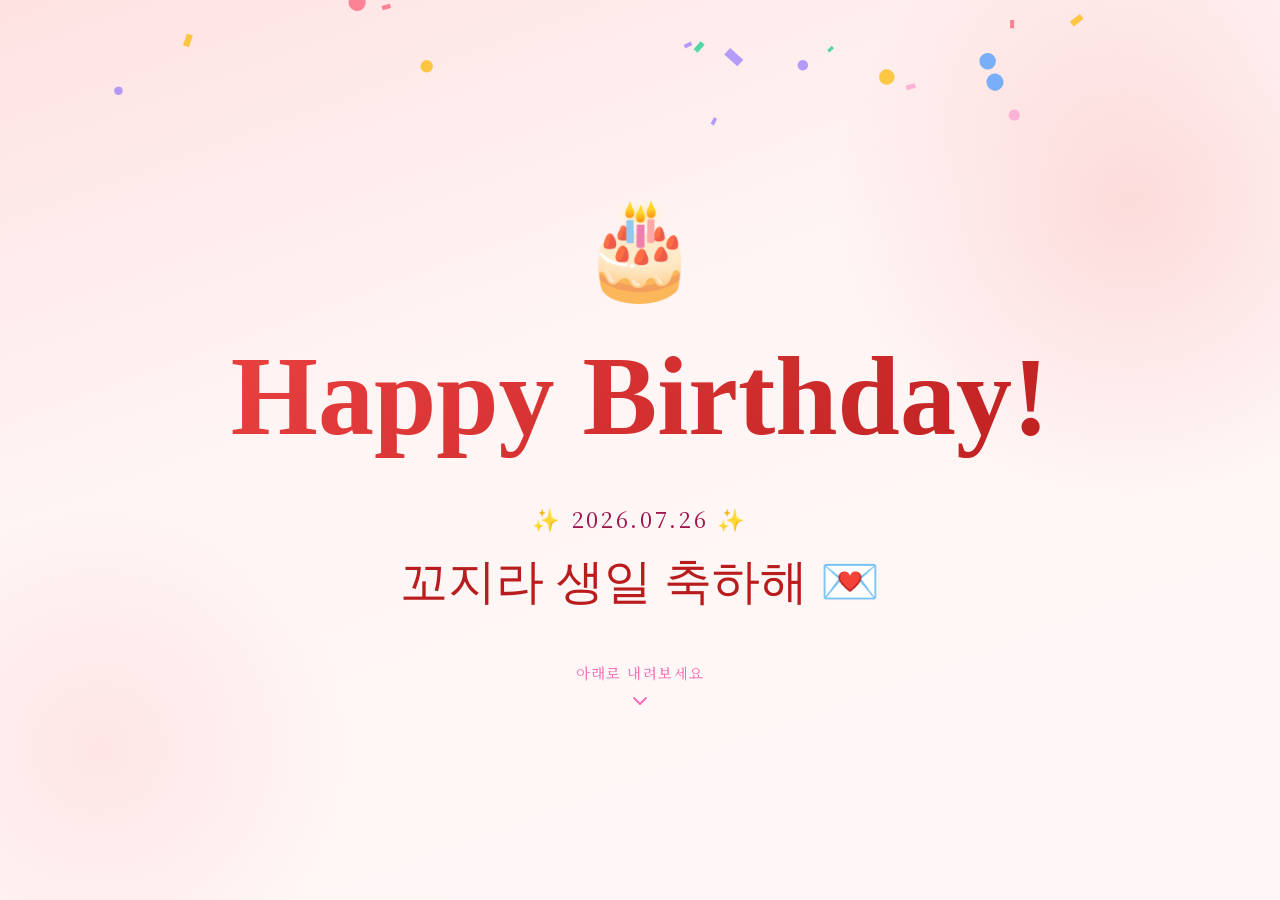
==== birthday.html @ 844b67f0 "모바일 캐러셀 스와이프 개선" ====
<!DOCTYPE html>
<html lang="ko">
<head>
  <meta charset="UTF-8" />
  <meta name="viewport" content="width=device-width, initial-scale=1.0" />
  <title>Happy Birthday 🎂</title>
</head>
<body>
<canvas id="confetti-canvas"></canvas>
<div id="app"></div>

<script>
/* ╔══════════════════════════════════════════════════════════════╗
   ║              ✏️  여기만 수정하면 돼요!                        ║
   ╚══════════════════════════════════════════════════════════════╝ */

const CONFIG = {

  /* ── 1. 기본 정보 ──────────────────────────────────────────── */
  name:     "쏭현석!",          // 남자친구이름
  subtitle: "✨ 2026.07.26 ✨",
  heroMsg:  "꼬지라 생일 축하해 💌",

  /* ── 2. 추억 타임라인 (사진 10장) ──────────────────────────── */
  // src: 사진 파일 경로 (같은 폴더면 파일명만, 아니면 전체 경로)
  // date: 날짜 텍스트
  // desc: 설명
  slides: [
    { src: "./img/first_meet.jpeg",  date: "2023. 11. 06",  desc: "첫 만남 ✨" },
    { src: "./img/1일.jpeg",  date: "2023. 11. 09",  desc: "1일 💕" },
    { src: "./img/1일_2.jpeg",  date: "2023. 11. 09",  desc: "1일 💕" },
    { src: "./img/cc.jpeg",  date: "2023. 11. 14",  desc: "학교 엘베샷 📸" },
    { src: "./img/내얼빡샷.jpeg",  date: "2026.??.??",  desc: "마 생일 추카한다." },
    { src: "./img/첫벚꽃.jpeg",  date: "2024.04.01",  desc: "첫 벚꽃 사진 🌸" },
    { src: "./img/이월드2.jpeg",  date: "2024. 04. 05",  desc: "첫 놀이공원 🎡" },
    { src: "./img/이월드3.jpeg",  date: "2024. 04. 05",  desc: "첫 놀이공원 🎡" },
    { src: "./img/연구실.jpeg",  date: "2024. 04. 21",  desc: "연구실샷 🖥️" },
    { src: "./img/부산.jpeg",  date: "2024. 06. 02",  desc: "첫 부산 당일치기 🌊" },
    { src: "./img/다시만남.jpeg",  date: "2025.03.09",  desc: "다시 만남!" },
    { src: "./img/첫결혼식.jpeg",  date: "2025.03.29",  desc: "첫 결혼식 💒" },
    { src: "./img/결혼식뒷풀이.jpeg",  date: "2025.03.29",  desc: "젤 맘에 드는 네컷 🎞️" },
    { src: "./img/두번째벚꽃.jpeg",  date: "2025.04.01",  desc: "두 번째 벚꽃 사진 🌸" },
    { src: "./img/군침싹.jpeg",  date: "2025.04.08",  desc: "군침 싹 도는 날" },
    { src: "./img/계곡2.jpeg",  date: "2025.08.18",  desc: "계곡 간 날 🐟" },
    { src: "./img/졸업식.jpeg",  date: "2025.08.22",  desc: "꼬지리 졸업식 🧑‍🎓" },
    { src: "./img/화남.jpeg",  date: "2025.08.23",  desc: "왠지 모르겠지만 단단히 화가 난 꼬지리" },
    { src: "./img/상당히 힘든 날씨.jpeg",  date: "2025.08.23",  desc: "상당한 날씨" },
    { src: "./img/주먹밥.png",  date: "2026.??.??",  desc: "주먹밥 샷 🍙" }
  ],

  /* ── 3. 편지 내용 ──────────────────────────────────────────── */
  letter: `꼬질꼬질 생일 축하해 ❤️❤️❤️
이번엔 조금 다르게 편지를 준비해봤다!! 오똔데!
생일 선물도 고르기 참말로 힘들구망 다 해주구 싶은데!!
울 쟈기 바쁜데도 나 놀아주구 서울까지 와주구 와서도 일하구 나랑 전화도 꼬박꼬박 해주구 받아줘서 너무 고마워!!
나한테 맞춰주고 귀여워해주고 예뻐해주구 다 해줘서 넘 고맙구!! 오마카세도 경험 시켜줘서 고맙자나 🤍 쏭현석 최고다!! 
우리 또 곧 1000일이잖냐! 시간 진짜 빨라
지금 잠두 제대로 못 자고 힘들겠지만 1년만 더 화이팅 하자! 
내가 충주 가서 자기 바빠서 일해두 난 뒤에서 파라파라 추거나 침대랑 한 몸이 되어있으면 되니까 미안해하지 않아두 돼!! 미안해 하는 거 같애서..ㅠ
내가 평생 옆에서 파라파라 춰줄게 💃🏻💃🏻 (응원)
아무튼 생일 축하하고 사랑하고!! 생일 주에 행복하게 보내자!! 맛난 것도 사줄게 
사랑해 ❤️‍🔥`,

  letterSign: "쪼꼬망구♡",

  /* ── 4. 선물 상자 아이템 (최대 5개) ────────────────────────── */
  // src에 이미지 경로를 넣으면 이미지로 표시,
  // 비워두면 emoji가 표시됩니다
  gifts: [
    { src: "",  emoji: "🧸" },
    { src: "",  emoji: "💐" },
    { src: "",  emoji: "🍰" },
    { src: "",  emoji: "💝" },
    { src: "",  emoji: "✨" },
  ],

  /* ── 5. 푸터 메시지 ────────────────────────────────────────── */
  footerMsg: "사랑해 💕",
};

/* ╔══════════════════════════════════════════════════════════════╗
   ║   여기서부터는 건드리지 않아도 돼요 🙅                        ║
   ╚══════════════════════════════════════════════════════════════╝ */

/* ── STYLES ─────────────────────────────────────────────────── */
document.head.insertAdjacentHTML('beforeend', `
<link href="fonts/fonts.css" rel="stylesheet">
<style>
*,*::before,*::after{box-sizing:border-box;margin:0;padding:0;user-select:none;-webkit-user-drag:none;-webkit-tap-highlight-color:transparent}
img{pointer-events:none}
:root{--pink:#fca5a5;--rose:#ef4444;--deep:#b91c1c;--cream:#fff5f5;--gold:#f59e0b;--white:#ffffff}
html,body{height:100%;margin:0}
body{font-family:'Noto Serif KR',serif;background:var(--cream);overflow:hidden}
#app{height:100vh;overflow-y:scroll;scroll-snap-type:y mandatory;scroll-behavior:smooth}

#confetti-canvas{position:fixed;top:0;left:0;width:100%;height:100%;pointer-events:none;z-index:9999}

/* HERO */
#hero{height:100vh;scroll-snap-align:start;display:flex;flex-direction:column;align-items:center;justify-content:center;background:linear-gradient(160deg,#fee2e2 0%,#fff5f5 40%,#fff7f7 100%);position:relative;overflow:hidden;text-align:center;padding:2rem 5rem 3rem}
#hero::before{content:'';position:absolute;width:600px;height:600px;background:radial-gradient(circle,rgba(239,68,68,.15) 0%,transparent 70%);top:-100px;right:-150px;border-radius:50%}
#hero::after{content:'';position:absolute;width:500px;height:500px;background:radial-gradient(circle,rgba(252,165,165,.2) 0%,transparent 70%);bottom:-100px;left:-150px;border-radius:50%}
.hero-emoji{font-size:clamp(3rem,10vw,6rem);animation:bounce 2s infinite;margin-bottom:1rem}
@keyframes bounce{0%,100%{transform:translateY(0)}50%{transform:translateY(-18px)}}
.hero-title{font-family:'Dancing Script',cursive;font-size:clamp(2.8rem,10vw,7rem);background:linear-gradient(135deg,var(--rose),var(--deep));-webkit-background-clip:text;-webkit-text-fill-color:transparent;background-clip:text;line-height:1.3;padding:.0 1em .15em;margin-bottom:1rem;animation:fadeUp .9s ease both}
.hero-sub{font-size:clamp(1rem,3vw,1.4rem);color:#9d174d;letter-spacing:.12em;animation:fadeUp 1.1s ease both;margin-bottom:1rem}
.hero-name{font-family:'Dancing Script',cursive;font-size:clamp(1.8rem,6vw,3rem);color:var(--deep);animation:fadeUp 1.3s ease both;margin-bottom:3rem}
.scroll-hint{animation:fadeUp 1.6s ease both,pulse 2s 2s infinite;color:#f472b6;font-size:.9rem;letter-spacing:.1em;display:flex;flex-direction:column;align-items:center;gap:.4rem}
.scroll-hint svg{animation:arrowBounce 1.5s infinite}
@keyframes arrowBounce{0%,100%{transform:translateY(0)}50%{transform:translateY(6px)}}
@keyframes pulse{0%,100%{opacity:1}50%{opacity:.5}}
@keyframes fadeUp{from{opacity:0;transform:translateY(30px)}to{opacity:1;transform:translateY(0)}}
.hearts{position:absolute;inset:0;pointer-events:none;overflow:hidden}
.heart{position:absolute;font-size:1.4rem;animation:floatHeart linear infinite;opacity:0}
@keyframes floatHeart{0%{transform:translateY(110vh) rotate(0deg);opacity:0}10%{opacity:.7}90%{opacity:.4}100%{transform:translateY(-10vh) rotate(720deg);opacity:0}}

/* TIMELINE */
#timeline{height:100vh;scroll-snap-align:start;background:linear-gradient(160deg,#fee2e2 0%,#fff5f5 40%,#fff7f7 100%);padding:3rem 0 2rem;display:flex;flex-direction:column;align-items:center;overflow:hidden}
.section-title{font-family:'Dancing Script',cursive;font-size:clamp(2rem,6vw,3.5rem);color:var(--deep);text-align:center;margin-bottom:.5rem}
.section-line{width:60px;height:3px;background:linear-gradient(90deg,var(--rose),var(--pink));border-radius:2px;margin:0 auto 3rem}
.carousel-wrap{width:100%;max-width:860px;padding:0 1rem;position:relative;flex:1;display:flex;flex-direction:column;justify-content:center;min-height:0}
.carousel{overflow:hidden;border-radius:24px;box-shadow:0 20px 60px rgba(190,24,93,.15);flex:1;min-height:0}
.carousel-track{display:flex;transition:transform .5s cubic-bezier(.4,0,.2,1)}
.slide{min-width:100%;position:relative;background:#fff}
.slide-img-wrap{width:100%;background:linear-gradient(135deg,#fee2e2,#fecaca);display:flex;align-items:center;justify-content:center;min-height:200px}
.slide-img-wrap img{max-width:100%;max-height:55vh;width:auto;height:auto;display:block;object-fit:contain}
.slide-placeholder{display:flex;flex-direction:column;align-items:center;gap:.8rem;color:#f9a8d4}
.slide-placeholder span{font-size:.9rem;color:#d1a3c4}
.slide-caption{padding:1.2rem 1.8rem 1.5rem;background:#fff}
.slide-date{font-size:.78rem;color:var(--rose);letter-spacing:.1em;margin-bottom:.3rem}
.slide-desc{font-size:clamp(.9rem,2vw,1rem);color:#4a1942;line-height:1.7}
.carousel-btn{position:absolute;top:38%;transform:translateY(-50%);width:44px;height:44px;border-radius:50%;border:none;background:rgba(255,255,255,.95);box-shadow:0 4px 16px rgba(190,24,93,.2);cursor:pointer;display:flex;align-items:center;justify-content:center;transition:background .2s,transform .2s;z-index:10;color:var(--deep)}
.carousel-btn:hover{background:var(--rose);color:#fff;transform:translateY(-50%) scale(1.1)}
.carousel-btn.prev{left:-22px}
.carousel-btn.next{right:-22px}
.dots{display:flex;justify-content:center;gap:.5rem;margin-top:1.4rem}
.dot{width:8px;height:8px;border-radius:50%;background:#f9a8d4;cursor:pointer;transition:background .2s,transform .2s}
.dot.active{background:var(--rose);transform:scale(1.3)}

/* LETTER */
#letter-section{height:100vh;scroll-snap-align:start;background:linear-gradient(160deg,#fee2e2 0%,#fff5f5 40%,#fff7f7 100%);display:flex;flex-direction:column;align-items:center;justify-content:center;padding:3rem 1.5rem;overflow:hidden}
.envelope-wrap{perspective:1000px;cursor:pointer;user-select:none;filter:drop-shadow(0 16px 40px rgba(180,30,30,.22))}

/* ── 봉투 SVG 애니메이션 ── */
.env-svg{overflow:visible;width:clamp(260px,72vw,400px)}
.env-flap-group{transform-origin:50% 100%;transform-box:fill-box;transition:transform .65s cubic-bezier(.4,0,.2,1);transform:rotateX(-170deg)}
.envelope-wrap.opened .env-flap-group{transform:rotateX(0deg)}

.envelope-hint{margin-top:1.8rem;color:#e57373;font-size:.85rem;letter-spacing:.1em;animation:pulse 2s infinite}

/* LETTER MODAL */
.letter-modal-overlay{position:fixed;inset:0;background:rgba(80,10,10,.4);backdrop-filter:blur(5px);z-index:1000;display:flex;align-items:center;justify-content:center;padding:1.2rem;opacity:0;pointer-events:none;transition:opacity .35s}
.letter-modal-overlay.show{opacity:1;pointer-events:all}
.letter-modal{background:#fff;border-radius:3px;box-shadow:0 24px 64px rgba(180,30,30,.2);width:100%;max-width:480px;max-height:85vh;display:flex;flex-direction:column;transform:translateY(28px) scale(.97);transition:transform .38s cubic-bezier(.34,1.3,.64,1)}
.letter-modal-overlay.show .letter-modal{transform:translateY(0) scale(1)}

/* 편지지 헤더 – 토마토 일러스트 영역 */
.letter-paper-top{flex-shrink:0;padding:1.2rem 1.5rem .5rem;display:flex;flex-direction:column;align-items:center;gap:.4rem;border-bottom:none}
.letter-tomato-row{display:flex;justify-content:center;gap:1rem}
.letter-close-row{width:100%;display:flex;justify-content:flex-end}
.letter-close{background:none;border:none;cursor:pointer;font-size:1.2rem;line-height:1;color:#e57373;padding:.2rem .4rem;border-radius:6px;transition:color .2s}
.letter-close:hover{color:#c62828}

/* 편지지 본문 – 줄 배경 */
.letter-modal-body{overflow-y:auto;padding:0 1.8rem 2rem;-webkit-overflow-scrolling:touch}
.letter-modal-body::-webkit-scrollbar{width:4px}
.letter-modal-body::-webkit-scrollbar-thumb{background:#fca5a5;border-radius:2px}
.letter-lined{
  --line-h: 2.6rem;
  background-image:repeating-linear-gradient(to bottom,transparent,transparent calc(var(--line-h) - 1px),#fca5a5 calc(var(--line-h) - 1px),#fca5a5 var(--line-h));
  background-size:100% var(--line-h);
  padding-top:var(--line-h);
  background-position-y: 0;
}
.letter-inner{font-size:1.1rem;line-height:var(--line-h);color:#3e1a1a;white-space:pre-wrap;font-family:'Nanum Pen Script',cursive}
.letter-sign{display:block;margin-top:1rem;font-family:'Dancing Script',cursive;font-size:1.25rem;color:#e53935;text-align:right;white-space:pre-wrap}

/* GIFT */
#gift-section{height:100vh;scroll-snap-align:start;background:linear-gradient(160deg,#fee2e2 0%,#fff5f5 40%,#fff7f7 100%);display:flex;flex-direction:column;align-items:center;justify-content:center;padding:3rem 1.5rem;position:relative;overflow:hidden}
.gift-wrap{cursor:pointer;user-select:none;position:relative;width:clamp(160px,45vw,240px)}
.box-svg{width:100%;filter:drop-shadow(0 16px 32px rgba(190,24,93,.2));transition:transform .3s}
.gift-wrap:hover .box-svg{transform:scale(1.05) rotate(-2deg)}
.box-lid{transform-origin:bottom center;transition:transform .6s cubic-bezier(.4,0,.2,1),opacity .4s}
.gift-wrap.popped .box-lid{transform:translateY(-80px) rotate(-20deg);opacity:0}
.gifts-burst{position:absolute;inset:0;pointer-events:none;display:flex;align-items:center;justify-content:center}
.gift-item{position:absolute;width:clamp(70px,20vw,110px);border-radius:12px;box-shadow:0 8px 24px rgba(0,0,0,.15);opacity:0;transform:translate(0,0) scale(.3) rotate(0deg);transition:all .6s cubic-bezier(.34,1.56,.64,1);aspect-ratio:1/1;background:linear-gradient(135deg,#fee2e2,#fecaca);display:flex;align-items:center;justify-content:center;font-size:3rem;overflow:hidden}
.gift-item img{width:100%;height:100%;object-fit:cover;border-radius:12px}
.gift-wrap.popped .gift-item{opacity:1}
.gift-hint{margin-top:1.5rem;color:#f9a8d4;font-size:.85rem;letter-spacing:.1em;animation:pulse 2s infinite}


.reveal{opacity:0;transform:translateY(40px);transition:opacity .8s,transform .8s}

/* 섹션 등장 애니메이션 */
@keyframes sectionIn{from{opacity:0;transform:translateY(55px)}to{opacity:1;transform:translateY(0)}}
.section-visible{animation:sectionIn .75s cubic-bezier(.4,0,.2,1) both}

/* COMMENTS */
#comment-section{height:100vh;scroll-snap-align:start;background:linear-gradient(160deg,#fee2e2 0%,#fff5f5 40%,#fff7f7 100%);padding:4rem 1.5rem 1.5rem;display:flex;flex-direction:column;align-items:center;gap:.6rem;overflow:hidden}
.comment-wrap{width:100%;max-width:560px;flex:1;display:flex;flex-direction:column;gap:.8rem;min-height:0}
.comment-list{flex:1;overflow-y:auto;display:flex;flex-direction:column;gap:.8rem;padding-right:.3rem}
.comment-list::-webkit-scrollbar{width:4px}
.comment-list::-webkit-scrollbar-thumb{background:#fca5a5;border-radius:2px}

/* 입력 폼 */
.comment-form{background:#fff;border-radius:16px;box-shadow:0 8px 32px rgba(185,28,28,.1);padding:1.4rem;display:flex;flex-direction:column;gap:.8rem;box-sizing:border-box;width:100%}
.comment-form-top{display:flex;align-items:center;gap:.8rem}
.emoji-pick-btn{font-size:2rem;background:#fff5f5;border:2px solid #fca5a5;border-radius:50%;width:52px;height:52px;cursor:pointer;transition:transform .2s;flex-shrink:0;display:flex;align-items:center;justify-content:center}
.emoji-pick-btn:hover{transform:scale(1.1)}
.comment-name{flex:1;min-width:0;border:1.5px solid #fecaca;border-radius:10px;padding:.6rem 1rem;font-size:.95rem;font-family:'Noto Serif KR',serif;outline:none;transition:border-color .2s;user-select:text;box-sizing:border-box}
.comment-name:focus{border-color:#ef4444}

/* 이모지 팔레트 */
.emoji-palette{display:none;flex-wrap:wrap;gap:.4rem;background:#fff5f5;border-radius:12px;padding:.8rem;border:1.5px solid #fecaca}
.emoji-palette.open{display:flex}
.emoji-opt{font-size:1.5rem;background:none;border:none;cursor:pointer;border-radius:8px;padding:.2rem;transition:background .15s,transform .15s;line-height:1}
.emoji-opt:hover{background:#fecaca;transform:scale(1.2)}

.comment-text{border:1.5px solid #fecaca;border-radius:10px;padding:.8rem 1rem;font-size:.95rem;font-family:'Noto Serif KR',serif;resize:none;outline:none;transition:border-color .2s;line-height:1.7;user-select:text}
.comment-text:focus{border-color:#ef4444}
.comment-form-bottom{display:flex;justify-content:space-between;align-items:center}
.comment-count{font-size:.78rem;color:#fca5a5}
.comment-submit{background:linear-gradient(135deg,#ef4444,#b91c1c);color:#fff;border:none;border-radius:10px;padding:.6rem 1.4rem;font-size:.9rem;font-family:'Noto Serif KR',serif;cursor:pointer;transition:opacity .2s,transform .2s}
.comment-submit:hover{opacity:.88;transform:translateY(-1px)}
.comment-submit:active{transform:translateY(0)}

/* 댓글 카드 */
.comment-card{background:#fff;border-radius:14px;box-shadow:0 4px 16px rgba(185,28,28,.08);padding:1rem 1.2rem;display:flex;gap:.9rem;align-items:flex-start;animation:fadeUp .4s ease both;position:relative}
.comment-delete{position:absolute;top:.6rem;right:.7rem;background:none;border:none;cursor:pointer;font-size:.75rem;color:#fca5a5;padding:.15rem .4rem;border-radius:5px;transition:color .2s,background .2s;line-height:1}
.comment-delete:hover{color:#ef4444;background:#fee2e2}
.comment-avatar{font-size:2rem;flex-shrink:0;width:44px;height:44px;background:#fff5f5;border-radius:50%;display:flex;align-items:center;justify-content:center;border:2px solid #fecaca}
.comment-body{flex:1;min-width:0}
.comment-meta{display:flex;justify-content:space-between;align-items:center;margin-bottom:.3rem}
.comment-author{font-size:.88rem;font-weight:700;color:var(--deep)}
.comment-time{font-size:.72rem;color:#fca5a5;padding-right:1.4rem}
.comment-msg{font-size:.92rem;color:#4a1a1a;line-height:1.7;word-break:break-word}
.no-comment{text-align:center;color:#fca5a5;font-size:.9rem;padding:1.5rem 0}
.reveal.visible{opacity:1;transform:translateY(0)}

@media(max-width:640px){.carousel-btn.prev{left:4px}.carousel-btn.next{right:4px}.carousel-btn{width:36px;height:36px}}
</style>`);

/* ── RENDER HTML ─────────────────────────────────────────────── */
document.title = `Happy Birthday, ${CONFIG.name}! 🎂`;

const placeholderSVG = `
  <div class="slide-placeholder">
    <svg width="64" height="64" viewBox="0 0 24 24" fill="none" stroke="#f9a8d4" stroke-width="1.5">
      <rect x="3" y="3" width="18" height="18" rx="3"/>
      <circle cx="8.5" cy="8.5" r="1.5"/>
      <polyline points="21 15 16 10 5 21"/>
    </svg>
    <span>사진을 넣어주세요</span>
  </div>`;

const slidesHTML = CONFIG.slides.map((s, i) => `
  <div class="slide">
    <div class="slide-img-wrap">
      ${s.src ? `<img src="${s.src}" alt="추억 ${i+1}">` : placeholderSVG}
    </div>
    <div class="slide-caption">
      <div class="slide-date">📅 ${s.date}</div>
      <div class="slide-desc">${s.desc}</div>
    </div>
  </div>`).join('');

const giftsHTML = CONFIG.gifts.map((g, i) => `
  <div class="gift-item" id="gi${i}">
    ${g.src ? `<img src="${g.src}" alt="선물 ${i+1}">` : g.emoji}
  </div>`).join('');

document.getElementById('app').innerHTML = `
<!-- HERO -->
<section id="hero">
  <div class="hearts" id="hearts-container"></div>
  <div class="hero-emoji">🎂</div>
  <h1 class="hero-title">Happy Birthday!</h1>
  <p class="hero-sub">${CONFIG.subtitle}</p>
  <p class="hero-name">${CONFIG.heroMsg}</p>
  <div class="scroll-hint">
    <span>아래로 내려보세요</span>
    <svg width="24" height="24" viewBox="0 0 24 24" fill="none" stroke="currentColor" stroke-width="2" stroke-linecap="round" stroke-linejoin="round">
      <polyline points="6 9 12 15 18 9"/>
    </svg>
  </div>
</section>

<!-- TIMELINE -->
<section id="timeline">
  <h2 class="section-title reveal">추억 사진 📸</h2>
  <div class="section-line reveal"></div>
  <div class="carousel-wrap reveal">
    <div class="carousel">
      <div class="carousel-track" id="track">${slidesHTML}</div>
    </div>
    <button class="carousel-btn prev" id="prevBtn" aria-label="이전">
      <svg width="18" height="18" viewBox="0 0 24 24" fill="none" stroke="currentColor" stroke-width="2.5" stroke-linecap="round"><polyline points="15 18 9 12 15 6"/></svg>
    </button>
    <button class="carousel-btn next" id="nextBtn" aria-label="다음">
      <svg width="18" height="18" viewBox="0 0 24 24" fill="none" stroke="currentColor" stroke-width="2.5" stroke-linecap="round"><polyline points="9 18 15 12 9 6"/></svg>
    </button>
    <div class="dots" id="dots"></div>
  </div>
</section>

<!-- LETTER -->
<section id="letter-section">
  <h2 class="section-title reveal">생일 편지 💌</h2>
  <div class="section-line reveal"></div>
  <div class="envelope-wrap reveal" id="envelopeWrap">
    <!-- 봉투 SVG: 토마토 레드, 둥근 플랩, 초록 꽃 스티커 -->
    <svg class="env-svg" viewBox="0 0 400 270" xmlns="http://www.w3.org/2000/svg">
      <!-- 봉투 몸통 -->
      <rect x="0" y="90" width="400" height="180" rx="6" fill="#e53935"/>
      <!-- 좌측 접힘 -->
      <polygon points="0,90 200,200 0,270" fill="#c62828"/>
      <!-- 우측 접힘 -->
      <polygon points="400,90 200,200 400,270" fill="#c62828"/>
      <!-- 아래 접힘 -->
      <polygon points="0,270 200,200 400,270" fill="#b71c1c"/>
      <!-- 플랩 그룹 (열릴 때 회전) -->
      <g class="env-flap-group">
        <!-- 플랩 배경 (둥근 아치) -->
        <path d="M0,90 Q200,-20 400,90 L400,90 L0,90 Z" fill="#ef5350"/>
        <!-- 플랩 안쪽 그림자 선 -->
        <path d="M0,90 Q200,-20 400,90" fill="none" stroke="#c62828" stroke-width="1.5" opacity=".4"/>
        <!-- 초록 꽃 스티커 (플랩 중앙) -->
        <g transform="translate(200,68)">
          <circle cx="0"  cy="-11" r="8" fill="#66bb6a"/>
          <circle cx="10" cy="-4"  r="8" fill="#66bb6a"/>
          <circle cx="7"  cy="8"   r="8" fill="#66bb6a"/>
          <circle cx="-7" cy="8"   r="8" fill="#66bb6a"/>
          <circle cx="-10" cy="-4" r="8" fill="#66bb6a"/>
          <circle cx="0"  cy="0"   r="7" fill="#81c784"/>
        </g>
      </g>
    </svg>
  </div>
  <p class="envelope-hint reveal">✉️ 봉투를 클릭해 보세요</p>
</section>

<!-- LETTER MODAL -->
<div class="letter-modal-overlay" id="letterOverlay">
  <div class="letter-modal" id="letterModal">

    <!-- 편지지 상단: 토마토 캐릭터 + 닫기 -->
    <div class="letter-paper-top">
      <div class="letter-close-row">
        <button class="letter-close" id="letterClose" aria-label="닫기">✕</button>
      </div>
      <div class="letter-tomato-row">
        <!-- 토마토 캐릭터 SVG (2마리) -->
        <svg width="130" height="80" viewBox="0 0 130 80" xmlns="http://www.w3.org/2000/svg">
          <!-- 왼쪽 토마토 -->
          <g transform="translate(18,10)">
            <!-- 잎/꼭지 -->
            <g transform="rotate(180,17,5)">
              <ellipse cx="12" cy="3" rx="5" ry="3" fill="#4caf50" transform="rotate(-20,12,3)"/>
              <ellipse cx="22" cy="3" rx="5" ry="3" fill="#4caf50" transform="rotate(20,22,3)"/>
              <ellipse cx="17" cy="1" rx="4" ry="3" fill="#66bb6a"/>
            </g>
            <!-- 몸통 -->
            <circle cx="17" cy="28" r="20" fill="#e53935"/>
            <!-- 하이라이트 -->
            <circle cx="10" cy="20" r="5" fill="#ef9a9a" opacity=".5"/>
            <!-- 눈 -->
            <ellipse cx="11" cy="28" rx="3" ry="3.5" fill="#fff"/>
            <ellipse cx="23" cy="28" rx="3" ry="3.5" fill="#fff"/>
            <circle cx="12" cy="29" r="2" fill="#3e1a1a"/>
            <circle cx="24" cy="29" r="2" fill="#3e1a1a"/>
            <!-- 볼 -->
            <circle cx="7"  cy="34" r="4" fill="#ef9a9a" opacity=".6"/>
            <circle cx="27" cy="34" r="4" fill="#ef9a9a" opacity=".6"/>
            <!-- 다리 -->
            <rect x="10" y="47" width="5" height="9" rx="2.5" fill="#e53935"/>
            <rect x="19" y="47" width="5" height="9" rx="2.5" fill="#e53935"/>
            <!-- 신발 -->
            <ellipse cx="12.5" cy="57" rx="5" ry="3" fill="#b71c1c"/>
            <ellipse cx="21.5" cy="57" rx="5" ry="3" fill="#b71c1c"/>
          </g>
          <!-- 오른쪽 토마토 -->
          <g transform="translate(76,10)">
            <g transform="rotate(180,17,5)">
              <ellipse cx="12" cy="3" rx="5" ry="3" fill="#4caf50" transform="rotate(-20,12,3)"/>
              <ellipse cx="22" cy="3" rx="5" ry="3" fill="#4caf50" transform="rotate(20,22,3)"/>
              <ellipse cx="17" cy="1" rx="4" ry="3" fill="#66bb6a"/>
            </g>
            <circle cx="17" cy="28" r="20" fill="#e53935"/>
            <circle cx="10" cy="20" r="5" fill="#ef9a9a" opacity=".5"/>
            <ellipse cx="11" cy="28" rx="3" ry="3.5" fill="#fff"/>
            <ellipse cx="23" cy="28" rx="3" ry="3.5" fill="#fff"/>
            <circle cx="12" cy="29" r="2" fill="#3e1a1a"/>
            <circle cx="24" cy="29" r="2" fill="#3e1a1a"/>
            <circle cx="7"  cy="34" r="4" fill="#ef9a9a" opacity=".6"/>
            <circle cx="27" cy="34" r="4" fill="#ef9a9a" opacity=".6"/>
            <rect x="10" y="47" width="5" height="9" rx="2.5" fill="#e53935"/>
            <rect x="19" y="47" width="5" height="9" rx="2.5" fill="#e53935"/>
            <ellipse cx="12.5" cy="57" rx="5" ry="3" fill="#b71c1c"/>
            <ellipse cx="21.5" cy="57" rx="5" ry="3" fill="#b71c1c"/>
          </g>
        </svg>
      </div>
    </div>

    <!-- 편지지 본문: 줄노트 배경 -->
    <div class="letter-modal-body">
      <div class="letter-lined">
        <div class="letter-inner">${CONFIG.letter}<span class="letter-sign">${CONFIG.letterSign}</span></div>
      </div>
    </div>

  </div>
</div>

<!-- GIFT -->
<section id="gift-section">
  <h2 class="section-title reveal">선물이 도착했어요 🎁</h2>
  <div class="section-line reveal"></div>
  <div class="gift-wrap reveal" id="giftWrap">
    <svg class="box-svg" viewBox="0 0 240 220" xmlns="http://www.w3.org/2000/svg">
      <g class="box-lid">
        <rect x="20" y="60" width="200" height="40" rx="6" fill="#fb7185"/>
        <rect x="108" y="60" width="24" height="40" fill="#be185d"/>
        <ellipse cx="90" cy="60" rx="22" ry="14" fill="#f43f5e" transform="rotate(-20 90 60)"/>
        <ellipse cx="150" cy="60" rx="22" ry="14" fill="#f43f5e" transform="rotate(20 150 60)"/>
        <circle cx="120" cy="60" r="10" fill="#be185d"/>
      </g>
      <rect x="24" y="100" width="192" height="110" rx="6" fill="#fda4af"/>
      <rect x="108" y="100" width="24" height="110" fill="#fb7185"/>
      <ellipse cx="120" cy="215" rx="90" ry="8" fill="rgba(0,0,0,.08)"/>
    </svg>
    <div class="gifts-burst" id="giftsBurst">${giftsHTML}</div>
  </div>
  <p class="gift-hint reveal">🎁 선물 상자를 클릭해 보세요</p>
</section>

<!-- COMMENTS -->
<section id="comment-section">
  <h2 class="section-title reveal">소감 작성! 💬</h2>
  <div class="section-line reveal"></div>

  <div class="comment-wrap reveal">
    <!-- 입력 폼 -->
    <div class="comment-form" id="commentForm">
      <div class="comment-form-top">
        <button class="emoji-pick-btn" id="emojiPickBtn" title="프로필 이모지 선택">🐻</button>
        <input class="comment-name" id="commentName" placeholder="이름" maxlength="10"/>
      </div>
      <!-- 이모지 팔레트 -->
      <div class="emoji-palette" id="emojiPalette">
        ${['🐻','🐱','🐶','🐸','🐼','🐨','🦊','🐯','🐹','🐰','🐮','🐷',
           '🍓','🍑','🍒','🍊','🌸','🌺','🌻','⭐','🔥','💫','🎀','💎',
           '😊','😍','🥰','😎','🤩','😆','🥳','😇'].map(e =>
          `<button class="emoji-opt" data-emoji="${e}">${e}</button>`).join('')}
      </div>
      <textarea class="comment-text" id="commentText" placeholder="소감 한 마디" maxlength="200" rows="3"></textarea>
      <div class="comment-form-bottom">
        <span class="comment-count" id="charCount">0 / 200</span>
        <button class="comment-submit" id="commentSubmit">남기기 ✉️</button>
      </div>
    </div>

    <!-- 댓글 목록 -->
    <div class="comment-list" id="commentList"></div>
  </div>
</section>

`;


/* ── 드래그 / 선택 방지 ───────────────────────────────────────── */
document.addEventListener('dragstart', e => e.preventDefault());
document.addEventListener('selectstart', e => {
  if (!e.target.closest('input, textarea')) e.preventDefault();
});
document.addEventListener('contextmenu', e => e.preventDefault());

/* ── CONFETTI ─────────────────────────────────────────────────── */
const canvas = document.getElementById('confetti-canvas');
const ctx = canvas.getContext('2d');
const resize = () => { canvas.width = innerWidth; canvas.height = innerHeight; };
resize(); window.addEventListener('resize', resize);
const COLORS = ['#fb7185','#f9a8d4','#fbbf24','#a78bfa','#34d399','#60a5fa','#f472b6'];
const pieces = Array.from({length:120}, () => ({
  x: Math.random()*innerWidth, y: Math.random()*innerHeight - innerHeight,
  r: Math.random()*6+3, color: COLORS[Math.floor(Math.random()*COLORS.length)],
  tiltAngle: 0, tiltSpeed: Math.random()*.1+.05,
  speed: Math.random()*2+1, drift: Math.random()*1-.5,
  shape: Math.random()>.5?'rect':'circle',
}));
(function draw(){
  ctx.clearRect(0,0,canvas.width,canvas.height);
  pieces.forEach(p => {
    ctx.save(); ctx.translate(p.x,p.y); ctx.rotate(p.tiltAngle);
    ctx.fillStyle=p.color; ctx.globalAlpha=.85;
    if(p.shape==='rect') ctx.fillRect(-p.r,-p.r/2,p.r*2,p.r);
    else { ctx.beginPath(); ctx.arc(0,0,p.r,0,Math.PI*2); ctx.fill(); }
    ctx.restore();
    p.y+=p.speed; p.x+=p.drift; p.tiltAngle+=p.tiltSpeed;
    if(p.y>canvas.height){ p.y=-10; p.x=Math.random()*canvas.width; }
  });
  requestAnimationFrame(draw);
})();

/* ── FLOATING HEARTS ─────────────────────────────────────────── */
const EMOJIS = ['❤️','💕','💗','💖','💓','💞','🌸'];
const hc = document.getElementById('hearts-container');
for(let i=0;i<14;i++){
  const el = document.createElement('span');
  el.className='heart';
  el.textContent=EMOJIS[i%EMOJIS.length];
  el.style.cssText=`left:${Math.random()*100}vw;animation-duration:${10+Math.random()*12}s;animation-delay:${Math.random()*10}s;font-size:${1+Math.random()*1.5}rem`;
  hc.appendChild(el);
}

/* ── CAROUSEL ─────────────────────────────────────────────────── */
const track  = document.getElementById('track');
const dotsEl = document.getElementById('dots');
const total  = CONFIG.slides.length;
let cur = 0;
CONFIG.slides.forEach((_,i) => {
  const d = document.createElement('div');
  d.className='dot'+(i===0?' active':'');
  d.onclick = () => goTo(i);
  dotsEl.appendChild(d);
});
function goTo(n){
  cur=(n+total)%total;
  track.style.transform=`translateX(-${cur*100}%)`;
  dotsEl.querySelectorAll('.dot').forEach((d,i)=>d.classList.toggle('active',i===cur));
}
let autoTimer = null;
function startAuto(){ autoTimer = setInterval(()=>goTo(cur+1), 4500); }
function resetAuto(){ clearInterval(autoTimer); startAuto(); }

document.getElementById('prevBtn').onclick = () => { goTo(cur-1); resetAuto(); };
document.getElementById('nextBtn').onclick = () => { goTo(cur+1); resetAuto(); };
let tx=0, ty=0, isDragging=false;
track.addEventListener('touchstart', e=>{
  tx=e.touches[0].clientX;
  ty=e.touches[0].clientY;
  isDragging=false;
},{passive:true});
track.addEventListener('touchmove', e=>{
  const dx=e.touches[0].clientX-tx;
  const dy=e.touches[0].clientY-ty;
  if(!isDragging && Math.abs(dx)>Math.abs(dy) && Math.abs(dx)>8){
    isDragging=true;
  }
  if(isDragging) e.preventDefault();
},{passive:false});
track.addEventListener('touchend', e=>{
  const dx=e.changedTouches[0].clientX-tx;
  const dy=e.changedTouches[0].clientY-ty;
  if(Math.abs(dx)>Math.abs(dy) && Math.abs(dx)>40){
    goTo(dx<0?cur+1:cur-1);
    resetAuto();
  }
});
startAuto();

/* ── ENVELOPE ─────────────────────────────────────────────────── */
const envelopeWrap  = document.getElementById('envelopeWrap');
const letterOverlay = document.getElementById('letterOverlay');
const letterModal   = document.getElementById('letterModal');
const letterClose   = document.getElementById('letterClose');

envelopeWrap.onclick = function(){
  this.classList.add('opened');
  setTimeout(() => letterOverlay.classList.add('show'), 400);
};
letterClose.onclick = (e) => {
  e.stopPropagation();
  letterOverlay.classList.remove('show');
  envelopeWrap.classList.remove('opened');
};
letterOverlay.onclick = (e) => {
  if (e.target === letterOverlay) {
    letterOverlay.classList.remove('show');
    envelopeWrap.classList.remove('opened');
  }
};

/* ── GIFT BOX ─────────────────────────────────────────────────── */
const GIFT_POS = [
  {x:-130,y:-120,r:-25},{x:130,y:-130,r:20},
  {x:-150,y:-30,r:-15},{x:150,y:-20,r:18},{x:0,y:-170,r:5},
];
document.getElementById('giftWrap').onclick = function(){
  if(this.classList.contains('popped')) return;
  this.classList.add('popped');
  GIFT_POS.forEach((pos,i)=>{
    const el=document.getElementById('gi'+i);
    if(!el) return;
    setTimeout(()=>{
      el.style.transform=`translate(${pos.x}px,${pos.y}px) scale(1) rotate(${pos.r}deg)`;
      el.style.opacity='1';
    }, i*80);
  });
};

/* ── SCROLL REVEAL (내부 요소) ─────────────────────────────────── */
const io = new IntersectionObserver(entries=>{
  entries.forEach(e=>{ if(e.isIntersecting){e.target.classList.add('visible');io.unobserve(e.target);} });
},{threshold:.15});
document.querySelectorAll('.reveal').forEach(el=>io.observe(el));

/* ── 섹션 등장 애니메이션 ──────────────────────────────────────── */
const sectionIO = new IntersectionObserver(entries=>{
  entries.forEach(e=>{
    if(e.isIntersecting){
      // 클래스 제거 후 다시 추가해야 animation이 재생됨
      e.target.classList.remove('section-visible');
      void e.target.offsetWidth; // reflow 강제
      e.target.classList.add('section-visible');
      e.target.querySelectorAll('.reveal').forEach(el=>{
        el.classList.remove('visible');
        void el.offsetWidth;
        el.classList.add('visible');
      });
    }
  });
},{threshold:0.1});
document.querySelectorAll('#timeline,#letter-section,#gift-section,#comment-section')
  .forEach(s=>sectionIO.observe(s));

/* ── COMMENTS ─────────────────────────────────────────────────── */
const STORAGE_KEY = 'birthday_comments';
let selectedEmoji = '🐻';

const emojiPickBtn = document.getElementById('emojiPickBtn');
const emojiPalette = document.getElementById('emojiPalette');
const commentName  = document.getElementById('commentName');
const commentText  = document.getElementById('commentText');
const charCount    = document.getElementById('charCount');
const commentList  = document.getElementById('commentList');

// 이모지 팔레트 열기/닫기
emojiPickBtn.onclick = (e) => { e.stopPropagation(); emojiPalette.classList.toggle('open'); };
document.addEventListener('click', () => emojiPalette.classList.remove('open'));
emojiPalette.addEventListener('click', e => {
  const btn = e.target.closest('.emoji-opt');
  if (!btn) return;
  selectedEmoji = btn.dataset.emoji;
  emojiPickBtn.textContent = selectedEmoji;
  emojiPalette.classList.remove('open');
});

// 글자 수
commentText.addEventListener('input', () => {
  charCount.textContent = `${commentText.value.length} / 200`;
});

// 댓글 불러오기
function loadComments() {
  const data = JSON.parse(localStorage.getItem(STORAGE_KEY) || '[]');
  commentList.innerHTML = data.length
    ? data.map((c, i) => renderCard(c, i)).join('')
    : '<p class="no-comment">아직 댓글이 없어요. 첫 번째로 남겨봐요! 🎉</p>';
}

function renderCard(c, idx) {
  return `<div class="comment-card">
    <button class="comment-delete" onclick="deleteComment(${idx})" title="삭제">✕</button>
    <div class="comment-avatar">${c.emoji}</div>
    <div class="comment-body">
      <div class="comment-meta">
        <span class="comment-author">${c.name}</span>
        <span class="comment-time">${c.time}</span>
      </div>
      <div class="comment-msg">${c.msg}</div>
    </div>
  </div>`;
}

function deleteComment(idx) {
  const data = JSON.parse(localStorage.getItem(STORAGE_KEY) || '[]');
  data.splice(idx, 1);
  localStorage.setItem(STORAGE_KEY, JSON.stringify(data));
  loadComments();
}

function formatTime() {
  const d = new Date();
  return `${d.getMonth()+1}/${d.getDate()} ${String(d.getHours()).padStart(2,'0')}:${String(d.getMinutes()).padStart(2,'0')}`;
}

// 댓글 등록
document.getElementById('commentSubmit').onclick = () => {
  const name = commentName.value.trim() || '익명';
  const msg  = commentText.value.trim();
  if (!msg) { commentText.focus(); return; }

  const data = JSON.parse(localStorage.getItem(STORAGE_KEY) || '[]');
  data.unshift({ emoji: selectedEmoji, name, msg, time: formatTime() });
  localStorage.setItem(STORAGE_KEY, JSON.stringify(data));

  commentText.value = '';
  charCount.textContent = '0 / 200';
  loadComments();
};

loadComments();
</script>
</body>
</html>
---- fonts/fonts.css ----
@font-face {
  font-family: 'Dancing Script';
  font-style: normal;
  font-weight: 600;
  font-display: swap;
  src: url(dancing_If2RXTr6YS-zF4S-kcSWSVi_szLviuEHiC4Wl-8.woff2) format('woff2');
  unicode-range: U+0102-0103, U+0110-0111, U+0128-0129, U+0168-0169, U+01A0-01A1, U+01AF-01B0, U+0300-0301, U+0303-0304, U+0308-0309, U+0323, U+0329, U+1EA0-1EF9, U+20AB;
}
@font-face {
  font-family: 'Dancing Script';
  font-style: normal;
  font-weight: 600;
  font-display: swap;
  src: url(dancing_If2RXTr6YS-zF4S-kcSWSVi_szLuiuEHiC4Wl-8.woff2) format('woff2');
  unicode-range: U+0100-02BA, U+02BD-02C5, U+02C7-02CC, U+02CE-02D7, U+02DD-02FF, U+0304, U+0308, U+0329, U+1D00-1DBF, U+1E00-1E9F, U+1EF2-1EFF, U+2020, U+20A0-20AB, U+20AD-20C0, U+2113, U+2C60-2C7F, U+A720-A7FF;
}
@font-face {
  font-family: 'Dancing Script';
  font-style: normal;
  font-weight: 600;
  font-display: swap;
  src: url(dancing_If2RXTr6YS-zF4S-kcSWSVi_szLgiuEHiC4W.woff2) format('woff2');
  unicode-range: U+0000-00FF, U+0131, U+0152-0153, U+02BB-02BC, U+02C6, U+02DA, U+02DC, U+0304, U+0308, U+0329, U+2000-206F, U+20AC, U+2122, U+2191, U+2193, U+2212, U+2215, U+FEFF, U+FFFD;
}
@font-face {
  font-family: 'Dancing Script';
  font-style: normal;
  font-weight: 700;
  font-display: swap;
  src: url(dancing_If2RXTr6YS-zF4S-kcSWSVi_szLviuEHiC4Wl-8.woff2) format('woff2');
  unicode-range: U+0102-0103, U+0110-0111, U+0128-0129, U+0168-0169, U+01A0-01A1, U+01AF-01B0, U+0300-0301, U+0303-0304, U+0308-0309, U+0323, U+0329, U+1EA0-1EF9, U+20AB;
}
@font-face {
  font-family: 'Dancing Script';
  font-style: normal;
  font-weight: 700;
  font-display: swap;
  src: url(dancing_If2RXTr6YS-zF4S-kcSWSVi_szLuiuEHiC4Wl-8.woff2) format('woff2');
  unicode-range: U+0100-02BA, U+02BD-02C5, U+02C7-02CC, U+02CE-02D7, U+02DD-02FF, U+0304, U+0308, U+0329, U+1D00-1DBF, U+1E00-1E9F, U+1EF2-1EFF, U+2020, U+20A0-20AB, U+20AD-20C0, U+2113, U+2C60-2C7F, U+A720-A7FF;
}
@font-face {
  font-family: 'Dancing Script';
  font-style: normal;
  font-weight: 700;
  font-display: swap;
  src: url(dancing_If2RXTr6YS-zF4S-kcSWSVi_szLgiuEHiC4W.woff2) format('woff2');
  unicode-range: U+0000-00FF, U+0131, U+0152-0153, U+02BB-02BC, U+02C6, U+02DA, U+02DC, U+0304, U+0308, U+0329, U+2000-206F, U+20AC, U+2122, U+2191, U+2193, U+2212, U+2215, U+FEFF, U+FFFD;
}
@font-face {
  font-family: 'Nanum Pen Script';
  font-style: normal;
  font-weight: 400;
  font-display: swap;
  src: url(nanumpen_daaDSSYiLGqEal3MvdA_FOL_3FkN2zv-bsFDKyaJmnaqpyFsC7o88twkM26lro8.0.woff2) format('woff2');
  unicode-range: U+f9ca-fa0b, U+ff03-ff05, U+ff07, U+ff0a-ff0b, U+ff0d-ff19, U+ff1b, U+ff1d, U+ff20-ff5b, U+ff5d, U+ffe0-ffe3, U+ffe5-ffe6;
}
@font-face {
  font-family: 'Nanum Pen Script';
  font-style: normal;
  font-weight: 400;
  font-display: swap;
  src: url(nanumpen_daaDSSYiLGqEal3MvdA_FOL_3FkN2zv-bsFDKyaJmnaqpyFsC7o88twkM26lro8.2.woff2) format('woff2');
  unicode-range: U+d723-d728, U+d72a-d733, U+d735-d748, U+d74a-d74f, U+d752-d753, U+d755-d757, U+d75a-d75f, U+d762-d764, U+d766-d768, U+d76a-d76b, U+d76d-d76f, U+d771-d787, U+d789-d78b, U+d78d-d78f, U+d791-d797, U+d79a, U+d79c, U+d79e-d7a3, U+f900-f909, U+f90b-f92e;
}
@font-face {
  font-family: 'Nanum Pen Script';
  font-style: normal;
  font-weight: 400;
  font-display: swap;
  src: url(nanumpen_daaDSSYiLGqEal3MvdA_FOL_3FkN2zv-bsFDKyaJmnaqpyFsC7o88twkM26lro8.3.woff2) format('woff2');
  unicode-range: U+d679-d68b, U+d68e-d69e, U+d6a0, U+d6a2-d6a7, U+d6a9-d6c3, U+d6c6-d6c7, U+d6c9-d6cb, U+d6cd-d6d3, U+d6d5-d6d6, U+d6d8-d6e3, U+d6e5-d6e7, U+d6e9-d6fb, U+d6fd-d717, U+d719-d71f, U+d721-d722;
}
@font-face {
  font-family: 'Nanum Pen Script';
  font-style: normal;
  font-weight: 400;
  font-display: swap;
  src: url(nanumpen_daaDSSYiLGqEal3MvdA_FOL_3FkN2zv-bsFDKyaJmnaqpyFsC7o88twkM26lro8.4.woff2) format('woff2');
  unicode-range: U+d5bc-d5c7, U+d5ca-d5cb, U+d5cd-d5cf, U+d5d1-d5d7, U+d5d9-d5da, U+d5dc, U+d5de-d5e3, U+d5e6-d5e7, U+d5e9-d5eb, U+d5ed-d5f6, U+d5f8, U+d5fa-d5ff, U+d602-d603, U+d605-d607, U+d609-d60f, U+d612-d613, U+d616-d61b, U+d61d-d637, U+d63a-d63b, U+d63d-d63f, U+d641-d647, U+d64a-d64c, U+d64e-d653, U+d656-d657, U+d659-d65b, U+d65d-d666, U+d668, U+d66a-d678;
}
@font-face {
  font-family: 'Nanum Pen Script';
  font-style: normal;
  font-weight: 400;
  font-display: swap;
  src: url(nanumpen_daaDSSYiLGqEal3MvdA_FOL_3FkN2zv-bsFDKyaJmnaqpyFsC7o88twkM26lro8.5.woff2) format('woff2');
  unicode-range: U+d507, U+d509-d50b, U+d50d-d513, U+d515-d53b, U+d53e-d53f, U+d541-d543, U+d545-d54c, U+d54e, U+d550, U+d552-d557, U+d55a-d55b, U+d55d-d55f, U+d561-d564, U+d566-d567, U+d56a, U+d56c, U+d56e-d573, U+d576-d577, U+d579-d583, U+d585-d586, U+d58a-d5a4, U+d5a6-d5bb;
}
@font-face {
  font-family: 'Nanum Pen Script';
  font-style: normal;
  font-weight: 400;
  font-display: swap;
  src: url(nanumpen_daaDSSYiLGqEal3MvdA_FOL_3FkN2zv-bsFDKyaJmnaqpyFsC7o88twkM26lro8.6.woff2) format('woff2');
  unicode-range: U+d464-d477, U+d47a-d47b, U+d47d-d47f, U+d481-d487, U+d489-d48a, U+d48c, U+d48e-d4e7, U+d4e9-d503, U+d505-d506;
}
@font-face {
  font-family: 'Nanum Pen Script';
  font-style: normal;
  font-weight: 400;
  font-display: swap;
  src: url(nanumpen_daaDSSYiLGqEal3MvdA_FOL_3FkN2zv-bsFDKyaJmnaqpyFsC7o88twkM26lro8.7.woff2) format('woff2');
  unicode-range: U+d3bf-d3c7, U+d3ca-d3cf, U+d3d1-d3eb, U+d3ee-d3ef, U+d3f1-d3f3, U+d3f5-d3fb, U+d3fd-d400, U+d402-d45b, U+d45d-d463;
}
@font-face {
  font-family: 'Nanum Pen Script';
  font-style: normal;
  font-weight: 400;
  font-display: swap;
  src: url(nanumpen_daaDSSYiLGqEal3MvdA_FOL_3FkN2zv-bsFDKyaJmnaqpyFsC7o88twkM26lro8.8.woff2) format('woff2');
  unicode-range: U+d2ff, U+d302-d304, U+d306-d30b, U+d30f, U+d311-d313, U+d315-d31b, U+d31e, U+d322-d324, U+d326-d327, U+d32a-d32b, U+d32d-d32f, U+d331-d337, U+d339-d33c, U+d33e-d37b, U+d37e-d37f, U+d381-d383, U+d385-d38b, U+d38e-d390, U+d392-d397, U+d39a-d39b, U+d39d-d39f, U+d3a1-d3a7, U+d3a9-d3aa, U+d3ac, U+d3ae-d3b3, U+d3b5-d3b7, U+d3b9-d3bb, U+d3bd-d3be;
}
@font-face {
  font-family: 'Nanum Pen Script';
  font-style: normal;
  font-weight: 400;
  font-display: swap;
  src: url(nanumpen_daaDSSYiLGqEal3MvdA_FOL_3FkN2zv-bsFDKyaJmnaqpyFsC7o88twkM26lro8.9.woff2) format('woff2');
  unicode-range: U+d257-d27f, U+d281-d29b, U+d29d-d29f, U+d2a1-d2ab, U+d2ad-d2b7, U+d2ba-d2bb, U+d2bd-d2bf, U+d2c1-d2c7, U+d2c9-d2ef, U+d2f2-d2f3, U+d2f5-d2f7, U+d2f9-d2fe;
}
@font-face {
  font-family: 'Nanum Pen Script';
  font-style: normal;
  font-weight: 400;
  font-display: swap;
  src: url(nanumpen_daaDSSYiLGqEal3MvdA_FOL_3FkN2zv-bsFDKyaJmnaqpyFsC7o88twkM26lro8.10.woff2) format('woff2');
  unicode-range: U+d1b4, U+d1b6-d1f3, U+d1f5-d22b, U+d22e-d22f, U+d231-d233, U+d235-d23b, U+d23d-d240, U+d242-d256;
}
@font-face {
  font-family: 'Nanum Pen Script';
  font-style: normal;
  font-weight: 400;
  font-display: swap;
  src: url(nanumpen_daaDSSYiLGqEal3MvdA_FOL_3FkN2zv-bsFDKyaJmnaqpyFsC7o88twkM26lro8.11.woff2) format('woff2');
  unicode-range: U+d105-d12f, U+d132-d133, U+d135-d137, U+d139-d13f, U+d141-d142, U+d144, U+d146-d14b, U+d14e-d14f, U+d151-d153, U+d155-d15b, U+d15e-d187, U+d189-d19f, U+d1a2-d1a3, U+d1a5-d1a7, U+d1a9-d1af, U+d1b2-d1b3;
}
@font-face {
  font-family: 'Nanum Pen Script';
  font-style: normal;
  font-weight: 400;
  font-display: swap;
  src: url(nanumpen_daaDSSYiLGqEal3MvdA_FOL_3FkN2zv-bsFDKyaJmnaqpyFsC7o88twkM26lro8.12.woff2) format('woff2');
  unicode-range: U+d04b-d04f, U+d051-d057, U+d059-d06b, U+d06d-d06f, U+d071-d073, U+d075-d07b, U+d07e-d0a3, U+d0a6-d0a7, U+d0a9-d0ab, U+d0ad-d0b3, U+d0b6, U+d0b8, U+d0ba-d0bf, U+d0c2-d0c3, U+d0c5-d0c7, U+d0c9-d0cf, U+d0d2, U+d0d6-d0db, U+d0de-d0df, U+d0e1-d0e3, U+d0e5-d0eb, U+d0ee-d0f0, U+d0f2-d104;
}
@font-face {
  font-family: 'Nanum Pen Script';
  font-style: normal;
  font-weight: 400;
  font-display: swap;
  src: url(nanumpen_daaDSSYiLGqEal3MvdA_FOL_3FkN2zv-bsFDKyaJmnaqpyFsC7o88twkM26lro8.13.woff2) format('woff2');
  unicode-range: U+cfa2-cfc3, U+cfc5-cfdf, U+cfe2-cfe3, U+cfe5-cfe7, U+cfe9-cff4, U+cff6-cffb, U+cffd-cfff, U+d001-d003, U+d005-d017, U+d019-d033, U+d036-d037, U+d039-d03b, U+d03d-d04a;
}
@font-face {
  font-family: 'Nanum Pen Script';
  font-style: normal;
  font-weight: 400;
  font-display: swap;
  src: url(nanumpen_daaDSSYiLGqEal3MvdA_FOL_3FkN2zv-bsFDKyaJmnaqpyFsC7o88twkM26lro8.14.woff2) format('woff2');
  unicode-range: U+cef0-cef3, U+cef6, U+cef9-ceff, U+cf01-cf03, U+cf05-cf07, U+cf09-cf0f, U+cf11-cf12, U+cf14-cf1b, U+cf1d-cf1f, U+cf21-cf2f, U+cf31-cf53, U+cf56-cf57, U+cf59-cf5b, U+cf5d-cf63, U+cf66, U+cf68, U+cf6a-cf6f, U+cf71-cf84, U+cf86-cf8b, U+cf8d-cfa1;
}
@font-face {
  font-family: 'Nanum Pen Script';
  font-style: normal;
  font-weight: 400;
  font-display: swap;
  src: url(nanumpen_daaDSSYiLGqEal3MvdA_FOL_3FkN2zv-bsFDKyaJmnaqpyFsC7o88twkM26lro8.15.woff2) format('woff2');
  unicode-range: U+ce3c-ce57, U+ce5a-ce5b, U+ce5d-ce5f, U+ce61-ce67, U+ce6a, U+ce6c, U+ce6e-ce73, U+ce76-ce77, U+ce79-ce7b, U+ce7d-ce83, U+ce85-ce88, U+ce8a-ce8f, U+ce91-ce93, U+ce95-ce97, U+ce99-ce9f, U+cea2, U+cea4-ceab, U+cead-cee3, U+cee6-cee7, U+cee9-ceeb, U+ceed-ceef;
}
@font-face {
  font-family: 'Nanum Pen Script';
  font-style: normal;
  font-weight: 400;
  font-display: swap;
  src: url(nanumpen_daaDSSYiLGqEal3MvdA_FOL_3FkN2zv-bsFDKyaJmnaqpyFsC7o88twkM26lro8.16.woff2) format('woff2');
  unicode-range: U+cd92-cd93, U+cd96-cd97, U+cd99-cd9b, U+cd9d-cda3, U+cda6-cda8, U+cdaa-cdaf, U+cdb1-cdc3, U+cdc5-cdcb, U+cdcd-cde7, U+cde9-ce03, U+ce05-ce1f, U+ce22-ce34, U+ce36-ce3b;
}
@font-face {
  font-family: 'Nanum Pen Script';
  font-style: normal;
  font-weight: 400;
  font-display: swap;
  src: url(nanumpen_daaDSSYiLGqEal3MvdA_FOL_3FkN2zv-bsFDKyaJmnaqpyFsC7o88twkM26lro8.17.woff2) format('woff2');
  unicode-range: U+ccef-cd07, U+cd0a-cd0b, U+cd0d-cd1a, U+cd1c, U+cd1e-cd2b, U+cd2d-cd5b, U+cd5d-cd77, U+cd79-cd91;
}
@font-face {
  font-family: 'Nanum Pen Script';
  font-style: normal;
  font-weight: 400;
  font-display: swap;
  src: url(nanumpen_daaDSSYiLGqEal3MvdA_FOL_3FkN2zv-bsFDKyaJmnaqpyFsC7o88twkM26lro8.18.woff2) format('woff2');
  unicode-range: U+cc3f-cc43, U+cc46-cc47, U+cc49-cc4b, U+cc4d-cc53, U+cc55-cc58, U+cc5a-cc5f, U+cc61-cc97, U+cc9a-cc9b, U+cc9d-cc9f, U+cca1-cca7, U+ccaa, U+ccac, U+ccae-ccb3, U+ccb6-ccb7, U+ccb9-ccbb, U+ccbd-cccf, U+ccd1-cce3, U+cce5-ccee;
}
@font-face {
  font-family: 'Nanum Pen Script';
  font-style: normal;
  font-weight: 400;
  font-display: swap;
  src: url(nanumpen_daaDSSYiLGqEal3MvdA_FOL_3FkN2zv-bsFDKyaJmnaqpyFsC7o88twkM26lro8.19.woff2) format('woff2');
  unicode-range: U+cb91-cbd3, U+cbd5-cbe3, U+cbe5-cc0b, U+cc0e-cc0f, U+cc11-cc13, U+cc15-cc1b, U+cc1d-cc20, U+cc23-cc27, U+cc2a-cc2b, U+cc2d, U+cc2f, U+cc31-cc37, U+cc3a, U+cc3c;
}
@font-face {
  font-family: 'Nanum Pen Script';
  font-style: normal;
  font-weight: 400;
  font-display: swap;
  src: url(nanumpen_daaDSSYiLGqEal3MvdA_FOL_3FkN2zv-bsFDKyaJmnaqpyFsC7o88twkM26lro8.20.woff2) format('woff2');
  unicode-range: U+caf4-cb47, U+cb4a-cb90;
}
@font-face {
  font-family: 'Nanum Pen Script';
  font-style: normal;
  font-weight: 400;
  font-display: swap;
  src: url(nanumpen_daaDSSYiLGqEal3MvdA_FOL_3FkN2zv-bsFDKyaJmnaqpyFsC7o88twkM26lro8.21.woff2) format('woff2');
  unicode-range: U+ca4a-ca4b, U+ca4e-ca4f, U+ca51-ca53, U+ca55-ca5b, U+ca5d-ca60, U+ca62-ca83, U+ca85-cabb, U+cabe-cabf, U+cac1-cac3, U+cac5-cacb, U+cacd-cad0, U+cad2, U+cad4-cad8, U+cada-caf3;
}
@font-face {
  font-family: 'Nanum Pen Script';
  font-style: normal;
  font-weight: 400;
  font-display: swap;
  src: url(nanumpen_daaDSSYiLGqEal3MvdA_FOL_3FkN2zv-bsFDKyaJmnaqpyFsC7o88twkM26lro8.22.woff2) format('woff2');
  unicode-range: U+c996-c997, U+c99a-c99c, U+c99e-c9bf, U+c9c2-c9c3, U+c9c5-c9c7, U+c9c9-c9cf, U+c9d2, U+c9d4, U+c9d7-c9d8, U+c9db, U+c9de-c9df, U+c9e1-c9e3, U+c9e5-c9e6, U+c9e8-c9eb, U+c9ee-c9f0, U+c9f2-c9f7, U+c9f9-ca0b, U+ca0d-ca28, U+ca2a-ca49;
}
@font-face {
  font-family: 'Nanum Pen Script';
  font-style: normal;
  font-weight: 400;
  font-display: swap;
  src: url(nanumpen_daaDSSYiLGqEal3MvdA_FOL_3FkN2zv-bsFDKyaJmnaqpyFsC7o88twkM26lro8.23.woff2) format('woff2');
  unicode-range: U+c8e9-c8f4, U+c8f6-c8fb, U+c8fe-c8ff, U+c901-c903, U+c905-c90b, U+c90e-c910, U+c912-c917, U+c919-c92b, U+c92d-c94f, U+c951-c953, U+c955-c96b, U+c96d-c973, U+c975-c987, U+c98a-c98b, U+c98d-c98f, U+c991-c995;
}
@font-face {
  font-family: 'Nanum Pen Script';
  font-style: normal;
  font-weight: 400;
  font-display: swap;
  src: url(nanumpen_daaDSSYiLGqEal3MvdA_FOL_3FkN2zv-bsFDKyaJmnaqpyFsC7o88twkM26lro8.24.woff2) format('woff2');
  unicode-range: U+c841-c84b, U+c84d-c86f, U+c872-c873, U+c875-c877, U+c879-c87f, U+c882-c884, U+c887-c88a, U+c88d-c8c3, U+c8c5-c8df, U+c8e1-c8e8;
}
@font-face {
  font-family: 'Nanum Pen Script';
  font-style: normal;
  font-weight: 400;
  font-display: swap;
  src: url(nanumpen_daaDSSYiLGqEal3MvdA_FOL_3FkN2zv-bsFDKyaJmnaqpyFsC7o88twkM26lro8.25.woff2) format('woff2');
  unicode-range: U+c779-c77b, U+c77e-c782, U+c786, U+c78b, U+c78d, U+c78f, U+c792-c793, U+c795, U+c797, U+c799-c79f, U+c7a2, U+c7a7-c7ab, U+c7ae-c7bb, U+c7bd-c7c0, U+c7c2-c7c7, U+c7c9-c7dc, U+c7de-c7ff, U+c802-c803, U+c805-c807, U+c809, U+c80b-c80f, U+c812, U+c814, U+c817-c81b, U+c81e-c81f, U+c821-c823, U+c825-c82e, U+c830-c837, U+c839-c83b, U+c83d-c840;
}
@font-face {
  font-family: 'Nanum Pen Script';
  font-style: normal;
  font-weight: 400;
  font-display: swap;
  src: url(nanumpen_daaDSSYiLGqEal3MvdA_FOL_3FkN2zv-bsFDKyaJmnaqpyFsC7o88twkM26lro8.26.woff2) format('woff2');
  unicode-range: U+c6bb-c6bf, U+c6c2, U+c6c4, U+c6c6-c6cb, U+c6ce-c6cf, U+c6d1-c6d3, U+c6d5-c6db, U+c6dd-c6df, U+c6e1-c6e7, U+c6e9-c6eb, U+c6ed-c6ef, U+c6f1-c6f8, U+c6fa-c703, U+c705-c707, U+c709-c70b, U+c70d-c716, U+c718, U+c71a-c71f, U+c722-c723, U+c725-c727, U+c729-c734, U+c736-c73b, U+c73e-c73f, U+c741-c743, U+c745-c74b, U+c74e-c750, U+c752-c757, U+c759-c773, U+c776-c777;
}
@font-face {
  font-family: 'Nanum Pen Script';
  font-style: normal;
  font-weight: 400;
  font-display: swap;
  src: url(nanumpen_daaDSSYiLGqEal3MvdA_FOL_3FkN2zv-bsFDKyaJmnaqpyFsC7o88twkM26lro8.27.woff2) format('woff2');
  unicode-range: U+c5f5-c5fb, U+c5fe, U+c602-c605, U+c607, U+c609-c60f, U+c611-c61a, U+c61c-c623, U+c626-c627, U+c629-c62b, U+c62d, U+c62f-c632, U+c636, U+c638, U+c63a-c63f, U+c642-c643, U+c645-c647, U+c649-c652, U+c656-c65b, U+c65d-c65f, U+c661-c663, U+c665-c677, U+c679-c67b, U+c67d-c693, U+c696-c697, U+c699-c69b, U+c69d-c6a3, U+c6a6, U+c6a8, U+c6aa-c6af, U+c6b2-c6b3, U+c6b5-c6b7, U+c6b9-c6ba;
}
@font-face {
  font-family: 'Nanum Pen Script';
  font-style: normal;
  font-weight: 400;
  font-display: swap;
  src: url(nanumpen_daaDSSYiLGqEal3MvdA_FOL_3FkN2zv-bsFDKyaJmnaqpyFsC7o88twkM26lro8.28.woff2) format('woff2');
  unicode-range: U+c517-c527, U+c52a-c52b, U+c52d-c52f, U+c531-c538, U+c53a, U+c53c, U+c53e-c543, U+c546-c547, U+c54b, U+c54d-c552, U+c556, U+c55a-c55b, U+c55d, U+c55f, U+c562-c563, U+c565-c567, U+c569-c56f, U+c572, U+c574, U+c576-c57b, U+c57e-c57f, U+c581-c583, U+c585-c586, U+c588-c58b, U+c58e, U+c590, U+c592-c596, U+c599-c5b3, U+c5b6-c5b7, U+c5ba, U+c5be-c5c3, U+c5ca-c5cb, U+c5cd, U+c5cf, U+c5d2-c5d3, U+c5d5-c5d7, U+c5d9-c5df, U+c5e1-c5e2, U+c5e4, U+c5e6-c5eb, U+c5ef, U+c5f1-c5f3;
}
@font-face {
  font-family: 'Nanum Pen Script';
  font-style: normal;
  font-weight: 400;
  font-display: swap;
  src: url(nanumpen_daaDSSYiLGqEal3MvdA_FOL_3FkN2zv-bsFDKyaJmnaqpyFsC7o88twkM26lro8.29.woff2) format('woff2');
  unicode-range: U+c475-c4ef, U+c4f2-c4f3, U+c4f5-c4f7, U+c4f9-c4ff, U+c502-c50b, U+c50d-c516;
}
@font-face {
  font-family: 'Nanum Pen Script';
  font-style: normal;
  font-weight: 400;
  font-display: swap;
  src: url(nanumpen_daaDSSYiLGqEal3MvdA_FOL_3FkN2zv-bsFDKyaJmnaqpyFsC7o88twkM26lro8.30.woff2) format('woff2');
  unicode-range: U+c3d0-c3d7, U+c3da-c3db, U+c3dd-c3de, U+c3e1-c3ec, U+c3ee-c3f3, U+c3f5-c42b, U+c42d-c463, U+c466-c474;
}
@font-face {
  font-family: 'Nanum Pen Script';
  font-style: normal;
  font-weight: 400;
  font-display: swap;
  src: url(nanumpen_daaDSSYiLGqEal3MvdA_FOL_3FkN2zv-bsFDKyaJmnaqpyFsC7o88twkM26lro8.31.woff2) format('woff2');
  unicode-range: U+c32b-c367, U+c36a-c36b, U+c36d-c36f, U+c371-c377, U+c37a-c37b, U+c37e-c383, U+c385-c387, U+c389-c3cf;
}
@font-face {
  font-family: 'Nanum Pen Script';
  font-style: normal;
  font-weight: 400;
  font-display: swap;
  src: url(nanumpen_daaDSSYiLGqEal3MvdA_FOL_3FkN2zv-bsFDKyaJmnaqpyFsC7o88twkM26lro8.32.woff2) format('woff2');
  unicode-range: U+c26a-c26b, U+c26d-c26f, U+c271-c273, U+c275-c27b, U+c27e-c287, U+c289-c28f, U+c291-c297, U+c299-c29a, U+c29c-c2a3, U+c2a5-c2a7, U+c2a9-c2ab, U+c2ad-c2b3, U+c2b6, U+c2b8, U+c2ba-c2bb, U+c2bd-c2db, U+c2de-c2df, U+c2e1-c2e2, U+c2e5-c2ea, U+c2ee, U+c2f0, U+c2f2-c2f5, U+c2f7, U+c2fa-c2fb, U+c2fd-c2ff, U+c301-c307, U+c309-c30c, U+c30e-c312, U+c315-c323, U+c325-c328, U+c32a;
}
@font-face {
  font-family: 'Nanum Pen Script';
  font-style: normal;
  font-weight: 400;
  font-display: swap;
  src: url(nanumpen_daaDSSYiLGqEal3MvdA_FOL_3FkN2zv-bsFDKyaJmnaqpyFsC7o88twkM26lro8.33.woff2) format('woff2');
  unicode-range: U+c1bc-c1c3, U+c1c5-c1df, U+c1e1-c1fb, U+c1fd-c203, U+c205-c20c, U+c20e, U+c210-c217, U+c21a-c21b, U+c21d-c21e, U+c221-c227, U+c229-c22a, U+c22c, U+c22e, U+c230, U+c233-c24f, U+c251-c257, U+c259-c269;
}
@font-face {
  font-family: 'Nanum Pen Script';
  font-style: normal;
  font-weight: 400;
  font-display: swap;
  src: url(nanumpen_daaDSSYiLGqEal3MvdA_FOL_3FkN2zv-bsFDKyaJmnaqpyFsC7o88twkM26lro8.34.woff2) format('woff2');
  unicode-range: U+c101-c11b, U+c11f, U+c121-c123, U+c125-c12b, U+c12e, U+c132-c137, U+c13a-c13b, U+c13d-c13f, U+c141-c147, U+c14a, U+c14c-c153, U+c155-c157, U+c159-c15b, U+c15d-c166, U+c169-c16f, U+c171-c177, U+c179-c18b, U+c18e-c18f, U+c191-c193, U+c195-c19b, U+c19d-c19e, U+c1a0, U+c1a2-c1a4, U+c1a6-c1bb;
}
@font-face {
  font-family: 'Nanum Pen Script';
  font-style: normal;
  font-weight: 400;
  font-display: swap;
  src: url(nanumpen_daaDSSYiLGqEal3MvdA_FOL_3FkN2zv-bsFDKyaJmnaqpyFsC7o88twkM26lro8.35.woff2) format('woff2');
  unicode-range: U+c049-c057, U+c059-c05b, U+c05d-c05f, U+c061-c067, U+c069-c08f, U+c091-c0ab, U+c0ae-c0af, U+c0b1-c0b3, U+c0b5, U+c0b7-c0bb, U+c0be, U+c0c2-c0c7, U+c0ca-c0cb, U+c0cd-c0cf, U+c0d1-c0d7, U+c0d9-c0da, U+c0dc, U+c0de-c0e3, U+c0e5-c0eb, U+c0ed-c0f3, U+c0f6, U+c0f8, U+c0fa-c0ff;
}
@font-face {
  font-family: 'Nanum Pen Script';
  font-style: normal;
  font-weight: 400;
  font-display: swap;
  src: url(nanumpen_daaDSSYiLGqEal3MvdA_FOL_3FkN2zv-bsFDKyaJmnaqpyFsC7o88twkM26lro8.36.woff2) format('woff2');
  unicode-range: U+bfa7-bfaf, U+bfb1-bfc4, U+bfc6-bfcb, U+bfce-bfcf, U+bfd1-bfd3, U+bfd5-bfdb, U+bfdd-c048;
}
@font-face {
  font-family: 'Nanum Pen Script';
  font-style: normal;
  font-weight: 400;
  font-display: swap;
  src: url(nanumpen_daaDSSYiLGqEal3MvdA_FOL_3FkN2zv-bsFDKyaJmnaqpyFsC7o88twkM26lro8.37.woff2) format('woff2');
  unicode-range: U+bf07, U+bf09-bf3f, U+bf41-bf4f, U+bf52-bf54, U+bf56-bfa6;
}
@font-face {
  font-family: 'Nanum Pen Script';
  font-style: normal;
  font-weight: 400;
  font-display: swap;
  src: url(nanumpen_daaDSSYiLGqEal3MvdA_FOL_3FkN2zv-bsFDKyaJmnaqpyFsC7o88twkM26lro8.38.woff2) format('woff2');
  unicode-range: U+be56, U+be58, U+be5c-be5f, U+be62-be63, U+be65-be67, U+be69-be74, U+be76-be7b, U+be7e-be7f, U+be81-be8e, U+be90, U+be92-bea7, U+bea9-becf, U+bed2-bed3, U+bed5-bed6, U+bed9-bee3, U+bee6-bf06;
}
@font-face {
  font-family: 'Nanum Pen Script';
  font-style: normal;
  font-weight: 400;
  font-display: swap;
  src: url(nanumpen_daaDSSYiLGqEal3MvdA_FOL_3FkN2zv-bsFDKyaJmnaqpyFsC7o88twkM26lro8.39.woff2) format('woff2');
  unicode-range: U+bdb0-bdd3, U+bdd5-bdef, U+bdf1-be0b, U+be0d-be0f, U+be11-be13, U+be15-be43, U+be46-be47, U+be49-be4b, U+be4d-be53;
}
@font-face {
  font-family: 'Nanum Pen Script';
  font-style: normal;
  font-weight: 400;
  font-display: swap;
  src: url(nanumpen_daaDSSYiLGqEal3MvdA_FOL_3FkN2zv-bsFDKyaJmnaqpyFsC7o88twkM26lro8.40.woff2) format('woff2');
  unicode-range: U+bd03, U+bd06, U+bd08, U+bd0a-bd0f, U+bd11-bd22, U+bd25-bd47, U+bd49-bd58, U+bd5a-bd7f, U+bd82-bd83, U+bd85-bd87, U+bd8a-bd8f, U+bd91-bd92, U+bd94, U+bd96-bd98, U+bd9a-bdaf;
}
@font-face {
  font-family: 'Nanum Pen Script';
  font-style: normal;
  font-weight: 400;
  font-display: swap;
  src: url(nanumpen_daaDSSYiLGqEal3MvdA_FOL_3FkN2zv-bsFDKyaJmnaqpyFsC7o88twkM26lro8.41.woff2) format('woff2');
  unicode-range: U+bc4e-bc83, U+bc86-bc87, U+bc89-bc8b, U+bc8d-bc93, U+bc96, U+bc98, U+bc9b-bc9f, U+bca2-bca3, U+bca5-bca7, U+bca9-bcb2, U+bcb4-bcbb, U+bcbe-bcbf, U+bcc1-bcc3, U+bcc5-bccc, U+bcce-bcd0, U+bcd2-bcd4, U+bcd6-bcf3, U+bcf7, U+bcf9-bcfb, U+bcfd-bd02;
}
@font-face {
  font-family: 'Nanum Pen Script';
  font-style: normal;
  font-weight: 400;
  font-display: swap;
  src: url(nanumpen_daaDSSYiLGqEal3MvdA_FOL_3FkN2zv-bsFDKyaJmnaqpyFsC7o88twkM26lro8.42.woff2) format('woff2');
  unicode-range: U+bb90-bba3, U+bba5-bbab, U+bbad-bbbf, U+bbc1-bbf7, U+bbfa-bbfb, U+bbfd-bbfe, U+bc01-bc07, U+bc09-bc0a, U+bc0e, U+bc10, U+bc12-bc13, U+bc17, U+bc19-bc1a, U+bc1e, U+bc20-bc23, U+bc26, U+bc28, U+bc2a-bc2c, U+bc2e-bc2f, U+bc32-bc33, U+bc35-bc37, U+bc39-bc3f, U+bc41-bc42, U+bc44, U+bc46-bc48, U+bc4a-bc4d;
}
@font-face {
  font-family: 'Nanum Pen Script';
  font-style: normal;
  font-weight: 400;
  font-display: swap;
  src: url(nanumpen_daaDSSYiLGqEal3MvdA_FOL_3FkN2zv-bsFDKyaJmnaqpyFsC7o88twkM26lro8.43.woff2) format('woff2');
  unicode-range: U+bae6-bafb, U+bafd-bb17, U+bb19-bb33, U+bb37, U+bb39-bb3a, U+bb3d-bb43, U+bb45-bb46, U+bb48, U+bb4a-bb4f, U+bb51-bb53, U+bb55-bb57, U+bb59-bb62, U+bb64-bb8f;
}
@font-face {
  font-family: 'Nanum Pen Script';
  font-style: normal;
  font-weight: 400;
  font-display: swap;
  src: url(nanumpen_daaDSSYiLGqEal3MvdA_FOL_3FkN2zv-bsFDKyaJmnaqpyFsC7o88twkM26lro8.44.woff2) format('woff2');
  unicode-range: U+ba30-ba37, U+ba3a-ba3b, U+ba3d-ba3f, U+ba41-ba47, U+ba49-ba4a, U+ba4c, U+ba4e-ba53, U+ba56-ba57, U+ba59-ba5b, U+ba5d-ba63, U+ba65-ba66, U+ba68-ba6f, U+ba71-ba73, U+ba75-ba77, U+ba79-ba84, U+ba86, U+ba88-baa7, U+baaa, U+baad-baaf, U+bab1-bab7, U+baba, U+babc, U+babe-bae5;
}
@font-face {
  font-family: 'Nanum Pen Script';
  font-style: normal;
  font-weight: 400;
  font-display: swap;
  src: url(nanumpen_daaDSSYiLGqEal3MvdA_FOL_3FkN2zv-bsFDKyaJmnaqpyFsC7o88twkM26lro8.45.woff2) format('woff2');
  unicode-range: U+b96e-b973, U+b976-b977, U+b979-b97b, U+b97d-b983, U+b986, U+b988, U+b98a-b98d, U+b98f-b9ab, U+b9ae-b9af, U+b9b1-b9b3, U+b9b5-b9bb, U+b9be, U+b9c0, U+b9c2-b9c7, U+b9ca-b9cb, U+b9cd, U+b9d2-b9d7, U+b9da, U+b9dc, U+b9df-b9e0, U+b9e2, U+b9e6-b9e7, U+b9e9-b9f3, U+b9f6, U+b9f8, U+b9fb-ba2f;
}
@font-face {
  font-family: 'Nanum Pen Script';
  font-style: normal;
  font-weight: 400;
  font-display: swap;
  src: url(nanumpen_daaDSSYiLGqEal3MvdA_FOL_3FkN2zv-bsFDKyaJmnaqpyFsC7o88twkM26lro8.46.woff2) format('woff2');
  unicode-range: U+b8bf-b8cb, U+b8cd-b8e0, U+b8e2-b8e7, U+b8ea-b8eb, U+b8ed-b8ef, U+b8f1-b8f7, U+b8fa, U+b8fc, U+b8fe-b903, U+b905-b917, U+b919-b91f, U+b921-b93b, U+b93d-b957, U+b95a-b95b, U+b95d-b95f, U+b961-b967, U+b969-b96c;
}
@font-face {
  font-family: 'Nanum Pen Script';
  font-style: normal;
  font-weight: 400;
  font-display: swap;
  src: url(nanumpen_daaDSSYiLGqEal3MvdA_FOL_3FkN2zv-bsFDKyaJmnaqpyFsC7o88twkM26lro8.47.woff2) format('woff2');
  unicode-range: U+b80d-b80f, U+b811-b817, U+b81a, U+b81c-b823, U+b826-b827, U+b829-b82b, U+b82d-b833, U+b836, U+b83a-b83f, U+b841-b85b, U+b85e-b85f, U+b861-b863, U+b865-b86b, U+b86e, U+b870, U+b872-b8af, U+b8b1-b8be;
}
@font-face {
  font-family: 'Nanum Pen Script';
  font-style: normal;
  font-weight: 400;
  font-display: swap;
  src: url(nanumpen_daaDSSYiLGqEal3MvdA_FOL_3FkN2zv-bsFDKyaJmnaqpyFsC7o88twkM26lro8.48.woff2) format('woff2');
  unicode-range: U+b74d-b75f, U+b761-b763, U+b765-b774, U+b776-b77b, U+b77e-b77f, U+b781-b783, U+b785-b78b, U+b78e, U+b792-b796, U+b79a-b79b, U+b79d-b7a7, U+b7aa, U+b7ae-b7b3, U+b7b6-b7c8, U+b7ca-b7eb, U+b7ee-b7ef, U+b7f1-b7f3, U+b7f5-b7fb, U+b7fe, U+b802-b806, U+b80a-b80b;
}
@font-face {
  font-family: 'Nanum Pen Script';
  font-style: normal;
  font-weight: 400;
  font-display: swap;
  src: url(nanumpen_daaDSSYiLGqEal3MvdA_FOL_3FkN2zv-bsFDKyaJmnaqpyFsC7o88twkM26lro8.49.woff2) format('woff2');
  unicode-range: U+b6a7-b6aa, U+b6ac-b6b0, U+b6b2-b6ef, U+b6f1-b727, U+b72a-b72b, U+b72d-b72e, U+b731-b737, U+b739-b73a, U+b73c-b743, U+b745-b74c;
}
@font-face {
  font-family: 'Nanum Pen Script';
  font-style: normal;
  font-weight: 400;
  font-display: swap;
  src: url(nanumpen_daaDSSYiLGqEal3MvdA_FOL_3FkN2zv-bsFDKyaJmnaqpyFsC7o88twkM26lro8.50.woff2) format('woff2');
  unicode-range: U+b605-b60f, U+b612-b617, U+b619-b624, U+b626-b69b, U+b69e-b6a3, U+b6a5-b6a6;
}
@font-face {
  font-family: 'Nanum Pen Script';
  font-style: normal;
  font-weight: 400;
  font-display: swap;
  src: url(nanumpen_daaDSSYiLGqEal3MvdA_FOL_3FkN2zv-bsFDKyaJmnaqpyFsC7o88twkM26lro8.51.woff2) format('woff2');
  unicode-range: U+b55f, U+b562-b583, U+b585-b59f, U+b5a2-b5a3, U+b5a5-b5a7, U+b5a9-b5b2, U+b5b5-b5ba, U+b5bd-b604;
}
@font-face {
  font-family: 'Nanum Pen Script';
  font-style: normal;
  font-weight: 400;
  font-display: swap;
  src: url(nanumpen_daaDSSYiLGqEal3MvdA_FOL_3FkN2zv-bsFDKyaJmnaqpyFsC7o88twkM26lro8.52.woff2) format('woff2');
  unicode-range: U+b4a5-b4b6, U+b4b8-b4bf, U+b4c1-b4c7, U+b4c9-b4db, U+b4de-b4df, U+b4e1-b4e2, U+b4e5-b4eb, U+b4ee, U+b4f0, U+b4f2-b513, U+b516-b517, U+b519-b51a, U+b51d-b523, U+b526, U+b528, U+b52b-b52f, U+b532-b533, U+b535-b537, U+b539-b53f, U+b541-b544, U+b546-b54b, U+b54d-b54f, U+b551-b55b, U+b55d-b55e;
}
@font-face {
  font-family: 'Nanum Pen Script';
  font-style: normal;
  font-weight: 400;
  font-display: swap;
  src: url(nanumpen_daaDSSYiLGqEal3MvdA_FOL_3FkN2zv-bsFDKyaJmnaqpyFsC7o88twkM26lro8.53.woff2) format('woff2');
  unicode-range: U+b3f8-b3fb, U+b3fd-b40f, U+b411-b417, U+b419-b41b, U+b41d-b41f, U+b421-b427, U+b42a-b42b, U+b42d-b44f, U+b452-b453, U+b455-b457, U+b459-b45f, U+b462-b464, U+b466-b46b, U+b46d-b47f, U+b481-b4a3;
}
@font-face {
  font-family: 'Nanum Pen Script';
  font-style: normal;
  font-weight: 400;
  font-display: swap;
  src: url(nanumpen_daaDSSYiLGqEal3MvdA_FOL_3FkN2zv-bsFDKyaJmnaqpyFsC7o88twkM26lro8.54.woff2) format('woff2');
  unicode-range: U+b342-b353, U+b356-b357, U+b359-b35b, U+b35d-b35e, U+b360-b363, U+b366, U+b368, U+b36a-b36d, U+b36f, U+b372-b373, U+b375-b377, U+b379-b37f, U+b381-b382, U+b384, U+b386-b38b, U+b38d-b3c3, U+b3c6-b3c7, U+b3c9-b3ca, U+b3cd-b3d3, U+b3d6, U+b3d8, U+b3da-b3f7;
}
@font-face {
  font-family: 'Nanum Pen Script';
  font-style: normal;
  font-weight: 400;
  font-display: swap;
  src: url(nanumpen_daaDSSYiLGqEal3MvdA_FOL_3FkN2zv-bsFDKyaJmnaqpyFsC7o88twkM26lro8.55.woff2) format('woff2');
  unicode-range: U+b27c-b283, U+b285-b28f, U+b292-b293, U+b295-b297, U+b29a-b29f, U+b2a1-b2a4, U+b2a7-b2a9, U+b2ab, U+b2ad-b2c7, U+b2ca-b2cb, U+b2cd-b2cf, U+b2d1-b2d7, U+b2da, U+b2dc, U+b2de-b2e3, U+b2e7, U+b2e9-b2ea, U+b2ef-b2f3, U+b2f6, U+b2f8, U+b2fa-b2fb, U+b2fd-b2fe, U+b302-b303, U+b305-b307, U+b309-b30f, U+b312, U+b316-b31b, U+b31d-b341;
}
@font-face {
  font-family: 'Nanum Pen Script';
  font-style: normal;
  font-weight: 400;
  font-display: swap;
  src: url(nanumpen_daaDSSYiLGqEal3MvdA_FOL_3FkN2zv-bsFDKyaJmnaqpyFsC7o88twkM26lro8.56.woff2) format('woff2');
  unicode-range: U+b1d6-b1e7, U+b1e9-b1fc, U+b1fe-b203, U+b206-b207, U+b209-b20b, U+b20d-b213, U+b216-b21f, U+b221-b257, U+b259-b273, U+b275-b27b;
}
@font-face {
  font-family: 'Nanum Pen Script';
  font-style: normal;
  font-weight: 400;
  font-display: swap;
  src: url(nanumpen_daaDSSYiLGqEal3MvdA_FOL_3FkN2zv-bsFDKyaJmnaqpyFsC7o88twkM26lro8.57.woff2) format('woff2');
  unicode-range: U+b120-b122, U+b126-b127, U+b129-b12b, U+b12d-b133, U+b136, U+b138, U+b13a-b13f, U+b142-b143, U+b145-b14f, U+b151-b153, U+b156-b157, U+b159-b177, U+b17a-b17b, U+b17d-b17f, U+b181-b187, U+b189-b18c, U+b18e-b191, U+b195-b1a7, U+b1a9-b1cb, U+b1cd-b1d5;
}
@font-face {
  font-family: 'Nanum Pen Script';
  font-style: normal;
  font-weight: 400;
  font-display: swap;
  src: url(nanumpen_daaDSSYiLGqEal3MvdA_FOL_3FkN2zv-bsFDKyaJmnaqpyFsC7o88twkM26lro8.58.woff2) format('woff2');
  unicode-range: U+b05f-b07b, U+b07e-b07f, U+b081-b083, U+b085-b08b, U+b08d-b097, U+b09b, U+b09d-b09f, U+b0a2-b0a7, U+b0aa, U+b0b0, U+b0b2, U+b0b6-b0b7, U+b0b9-b0bb, U+b0bd-b0c3, U+b0c6-b0c7, U+b0ca-b0cf, U+b0d1-b0df, U+b0e1-b0e4, U+b0e6-b107, U+b10a-b10b, U+b10d-b10f, U+b111-b112, U+b114-b117, U+b119-b11a, U+b11c-b11f;
}
@font-face {
  font-family: 'Nanum Pen Script';
  font-style: normal;
  font-weight: 400;
  font-display: swap;
  src: url(nanumpen_daaDSSYiLGqEal3MvdA_FOL_3FkN2zv-bsFDKyaJmnaqpyFsC7o88twkM26lro8.59.woff2) format('woff2');
  unicode-range: U+afac-afb7, U+afba-afbb, U+afbd-afbf, U+afc1-afc6, U+afca-afcc, U+afce-afd3, U+afd5-afe7, U+afe9-afef, U+aff1-b00b, U+b00d-b00f, U+b011-b013, U+b015-b01b, U+b01d-b027, U+b029-b043, U+b045-b047, U+b049, U+b04b, U+b04d-b052, U+b055-b056, U+b058-b05c, U+b05e;
}
@font-face {
  font-family: 'Nanum Pen Script';
  font-style: normal;
  font-weight: 400;
  font-display: swap;
  src: url(nanumpen_daaDSSYiLGqEal3MvdA_FOL_3FkN2zv-bsFDKyaJmnaqpyFsC7o88twkM26lro8.60.woff2) format('woff2');
  unicode-range: U+af03-af07, U+af09-af2b, U+af2e-af33, U+af35-af3b, U+af3e-af40, U+af44-af47, U+af4a-af5c, U+af5e-af63, U+af65-af7f, U+af81-afab;
}
@font-face {
  font-family: 'Nanum Pen Script';
  font-style: normal;
  font-weight: 400;
  font-display: swap;
  src: url(nanumpen_daaDSSYiLGqEal3MvdA_FOL_3FkN2zv-bsFDKyaJmnaqpyFsC7o88twkM26lro8.61.woff2) format('woff2');
  unicode-range: U+ae56-ae5b, U+ae5e-ae60, U+ae62-ae64, U+ae66-ae67, U+ae69-ae6b, U+ae6d-ae83, U+ae85-aebb, U+aebf, U+aec1-aec3, U+aec5-aecb, U+aece, U+aed0, U+aed2-aed7, U+aed9-aef3, U+aef5-af02;
}
@font-face {
  font-family: 'Nanum Pen Script';
  font-style: normal;
  font-weight: 400;
  font-display: swap;
  src: url(nanumpen_daaDSSYiLGqEal3MvdA_FOL_3FkN2zv-bsFDKyaJmnaqpyFsC7o88twkM26lro8.62.woff2) format('woff2');
  unicode-range: U+ad9c-ada3, U+ada5-adbf, U+adc1-adc3, U+adc5-adc7, U+adc9-add2, U+add4-addb, U+addd-addf, U+ade1-ade3, U+ade5-adf7, U+adfa-adfb, U+adfd-adff, U+ae02-ae07, U+ae0a, U+ae0c, U+ae0e-ae13, U+ae15-ae2f, U+ae31-ae33, U+ae35-ae37, U+ae39-ae3f, U+ae42, U+ae44, U+ae46-ae49, U+ae4b, U+ae4f, U+ae51-ae53, U+ae55;
}
@font-face {
  font-family: 'Nanum Pen Script';
  font-style: normal;
  font-weight: 400;
  font-display: swap;
  src: url(nanumpen_daaDSSYiLGqEal3MvdA_FOL_3FkN2zv-bsFDKyaJmnaqpyFsC7o88twkM26lro8.63.woff2) format('woff2');
  unicode-range: U+ace2-ace3, U+ace5-ace6, U+ace9-acef, U+acf2, U+acf4, U+acf7-acfb, U+acfe-acff, U+ad01-ad03, U+ad05-ad0b, U+ad0d-ad10, U+ad12-ad1b, U+ad1d-ad33, U+ad35-ad48, U+ad4a-ad4f, U+ad51-ad6b, U+ad6e-ad6f, U+ad71-ad72, U+ad77-ad7c, U+ad7e, U+ad80, U+ad82-ad87, U+ad89-ad8b, U+ad8d-ad8f, U+ad91-ad9b;
}
@font-face {
  font-family: 'Nanum Pen Script';
  font-style: normal;
  font-weight: 400;
  font-display: swap;
  src: url(nanumpen_daaDSSYiLGqEal3MvdA_FOL_3FkN2zv-bsFDKyaJmnaqpyFsC7o88twkM26lro8.64.woff2) format('woff2');
  unicode-range: U+ac25-ac2c, U+ac2e, U+ac30, U+ac32-ac37, U+ac39-ac3f, U+ac41-ac4c, U+ac4e-ac6f, U+ac72-ac73, U+ac75-ac76, U+ac79-ac7f, U+ac82, U+ac84-ac88, U+ac8a-ac8b, U+ac8d-ac8f, U+ac91-ac93, U+ac95-ac9b, U+ac9d-ac9e, U+aca1-aca7, U+acab, U+acad-acaf, U+acb1-acb7, U+acba-acbb, U+acbe-acc0, U+acc2-acc3, U+acc5-acdf;
}
@font-face {
  font-family: 'Nanum Pen Script';
  font-style: normal;
  font-weight: 400;
  font-display: swap;
  src: url(nanumpen_daaDSSYiLGqEal3MvdA_FOL_3FkN2zv-bsFDKyaJmnaqpyFsC7o88twkM26lro8.65.woff2) format('woff2');
  unicode-range: U+99df, U+99ed, U+99f1, U+99ff, U+9a01, U+9a08, U+9a0e-9a0f, U+9a19, U+9a2b, U+9a30, U+9a36-9a37, U+9a40, U+9a43, U+9a45, U+9a4d, U+9a55, U+9a57, U+9a5a-9a5b, U+9a5f, U+9a62, U+9a65, U+9a69-9a6a, U+9aa8, U+9ab8, U+9ad3, U+9ae5, U+9aee, U+9b1a, U+9b27, U+9b2a, U+9b31, U+9b3c, U+9b41-9b45, U+9b4f, U+9b54, U+9b5a, U+9b6f, U+9b8e, U+9b91, U+9b9f, U+9bab, U+9bae, U+9bc9, U+9bd6, U+9be4, U+9be8, U+9c0d, U+9c10, U+9c12, U+9c15, U+9c25, U+9c32, U+9c3b, U+9c47, U+9c49, U+9c57, U+9ce5, U+9ce7, U+9ce9, U+9cf3-9cf4, U+9cf6, U+9d09, U+9d1b, U+9d26, U+9d28, U+9d3b, U+9d51, U+9d5d, U+9d60-9d61, U+9d6c, U+9d72, U+9da9, U+9daf, U+9db4, U+9dc4, U+9dd7, U+9df2, U+9df8-9dfa, U+9e1a, U+9e1e, U+9e75, U+9e79, U+9e7d, U+9e7f, U+9e92-9e93, U+9e97, U+9e9d, U+9e9f, U+9ea5, U+9eb4-9eb5, U+9ebb, U+9ebe, U+9ec3, U+9ecd-9ece, U+9ed4, U+9ed8, U+9edb-9edc, U+9ede, U+9ee8, U+9ef4, U+9f07-9f08, U+9f0e, U+9f13, U+9f20, U+9f3b, U+9f4a-9f4b, U+9f4e, U+9f52, U+9f5f, U+9f61, U+9f67, U+9f6a, U+9f6c, U+9f77, U+9f8d, U+9f90, U+9f95, U+9f9c, U+ac02-ac03, U+ac05-ac06, U+ac09-ac0f, U+ac17-ac18, U+ac1b, U+ac1e-ac1f, U+ac21-ac23;
}
@font-face {
  font-family: 'Nanum Pen Script';
  font-style: normal;
  font-weight: 400;
  font-display: swap;
  src: url(nanumpen_daaDSSYiLGqEal3MvdA_FOL_3FkN2zv-bsFDKyaJmnaqpyFsC7o88twkM26lro8.93.woff2) format('woff2');
  unicode-range: U+338c-339c, U+339f-33a0, U+33a2-33cb, U+33cf-33d0, U+33d3, U+33d6, U+33d8, U+33db-33dd, U+4e01, U+4e03, U+4e07-4e08, U+4e11, U+4e14-4e15, U+4e18-4e19, U+4e1e, U+4e32, U+4e38-4e39, U+4e42-4e43, U+4e45, U+4e4d-4e4f, U+4e56, U+4e58-4e59, U+4e5d-4e5e, U+4e6b, U+4e6d, U+4e73, U+4e76-4e77, U+4e7e, U+4e82, U+4e86, U+4e88, U+4e8e, U+4e90-4e92, U+4e94-4e95, U+4e98, U+4e9b, U+4e9e, U+4ea1-4ea2, U+4ea4-4ea6, U+4ea8, U+4eab, U+4ead-4eae, U+4eb6, U+4ec0-4ec1, U+4ec4, U+4ec7, U+4ecb, U+4ecd, U+4ed4-4ed5, U+4ed7-4ed9, U+4edd, U+4edf, U+4ee4, U+4ef0, U+4ef2, U+4ef6-4ef7, U+4efb, U+4f01, U+4f09, U+4f0b, U+4f0d-4f11, U+4f2f, U+4f34, U+4f36, U+4f38, U+4f3a, U+4f3c-4f3d;
}
@font-face {
  font-family: 'Nanum Pen Script';
  font-style: normal;
  font-weight: 400;
  font-display: swap;
  src: url(nanumpen_daaDSSYiLGqEal3MvdA_FOL_3FkN2zv-bsFDKyaJmnaqpyFsC7o88twkM26lro8.94.woff2) format('woff2');
  unicode-range: U+3136, U+3138, U+313a-3140, U+3143-3144, U+3150, U+3152, U+3154-3156, U+3158-315b, U+315d-315f, U+3162, U+3164-318c, U+318e, U+3200-321b, U+3231, U+3239, U+3251-325a, U+3260-327b, U+327e-327f, U+328a-3290, U+3294, U+329e, U+32a5, U+3380-3384, U+3388-338b;
}
@font-face {
  font-family: 'Nanum Pen Script';
  font-style: normal;
  font-weight: 400;
  font-display: swap;
  src: url(nanumpen_daaDSSYiLGqEal3MvdA_FOL_3FkN2zv-bsFDKyaJmnaqpyFsC7o88twkM26lro8.95.woff2) format('woff2');
  unicode-range: U+2f7d, U+2f7f-2f8b, U+2f8e-2f90, U+2f92-2f97, U+2f99-2fa0, U+2fa2-2fa3, U+2fa5-2fa9, U+2fac-2fb1, U+2fb3-2fbc, U+2fc1-2fca, U+2fcd-2fd4, U+3003, U+3012-3019, U+301c, U+301e-3020, U+3036, U+3041, U+3043, U+3045, U+3047, U+3049, U+304e, U+3050, U+3052, U+3056, U+305a, U+305c, U+305e, U+3062, U+3065, U+306c, U+3070-307d, U+3080, U+3085, U+3087, U+308e, U+3090-3091, U+30a1, U+30a5, U+30a9, U+30ae, U+30b1-30b2, U+30b4, U+30b6, U+30bc-30be, U+30c2, U+30c5, U+30cc, U+30d2, U+30d4, U+30d8-30dd, U+30e4, U+30e6, U+30e8, U+30ee, U+30f0-30f2, U+30f4-30f6, U+3133, U+3135;
}
@font-face {
  font-family: 'Nanum Pen Script';
  font-style: normal;
  font-weight: 400;
  font-display: swap;
  src: url(nanumpen_daaDSSYiLGqEal3MvdA_FOL_3FkN2zv-bsFDKyaJmnaqpyFsC7o88twkM26lro8.96.woff2) format('woff2');
  unicode-range: U+2541-254b, U+25a4-25a9, U+25b1, U+25b5, U+25b9, U+25bf, U+25c1, U+25c3, U+25c9-25ca, U+25cc, U+25ce, U+25d0-25d1, U+25e6, U+25ef, U+260f, U+261d, U+261f, U+262f, U+2660, U+2664, U+2667-2669, U+266d, U+266f, U+2716, U+271a, U+273d, U+2756, U+2776-277f, U+278a-2793, U+2963, U+2965, U+2ac5-2ac6, U+2acb-2acc, U+2f00, U+2f04, U+2f06, U+2f08, U+2f0a-2f0b, U+2f11-2f12, U+2f14, U+2f17-2f18, U+2f1c-2f1d, U+2f1f-2f20, U+2f23-2f26, U+2f28-2f29, U+2f2b, U+2f2d, U+2f2f-2f32, U+2f38, U+2f3c-2f40, U+2f42-2f4c, U+2f4f-2f52, U+2f54-2f58, U+2f5a-2f66, U+2f69-2f70, U+2f72-2f76, U+2f78, U+2f7a-2f7c;
}
@font-face {
  font-family: 'Nanum Pen Script';
  font-style: normal;
  font-weight: 400;
  font-display: swap;
  src: url(nanumpen_daaDSSYiLGqEal3MvdA_FOL_3FkN2zv-bsFDKyaJmnaqpyFsC7o88twkM26lro8.97.woff2) format('woff2');
  unicode-range: U+2479-2487, U+249c-24d1, U+24d3-24d7, U+24d9-24e9, U+24eb-24f4, U+2500-2501, U+2503, U+250c-2513, U+2515-2516, U+2518-2540;
}
@font-face {
  font-family: 'Nanum Pen Script';
  font-style: normal;
  font-weight: 400;
  font-display: swap;
  src: url(nanumpen_daaDSSYiLGqEal3MvdA_FOL_3FkN2zv-bsFDKyaJmnaqpyFsC7o88twkM26lro8.98.woff2) format('woff2');
  unicode-range: U+215b-215e, U+2162-2169, U+2170-2179, U+2195-2199, U+21b0-21b4, U+21bc, U+21c0, U+21c4-21c5, U+21cd, U+21cf-21d4, U+21e0-21e3, U+21e6-21e9, U+2200, U+2202-2203, U+2206-2209, U+220b-220c, U+220f, U+2211, U+2213, U+221a, U+221d-2220, U+2222, U+2225-2227, U+2229-222c, U+222e, U+2234-2237, U+223d, U+2243, U+2245, U+2248, U+2250-2253, U+225a, U+2260-2262, U+2264-2267, U+226a-226b, U+226e-2273, U+2276-2277, U+2279-227b, U+2280-2287, U+228a-228b, U+2295-2297, U+22a3-22a5, U+22bb-22bc, U+22ce-22cf, U+22da-22db, U+22ee-22ef, U+2306, U+2312, U+2314, U+2467-2478;
}
@font-face {
  font-family: 'Nanum Pen Script';
  font-style: normal;
  font-weight: 400;
  font-display: swap;
  src: url(nanumpen_daaDSSYiLGqEal3MvdA_FOL_3FkN2zv-bsFDKyaJmnaqpyFsC7o88twkM26lro8.99.woff2) format('woff2');
  unicode-range: U+81-82, U+84, U+a2-a5, U+a7-a8, U+aa, U+ac-ad, U+b1-b3, U+b6, U+b8-ba, U+bc-be, U+c0, U+c2, U+c6-cb, U+ce-d0, U+d4, U+d8-d9, U+db-dc, U+de-df, U+e6, U+eb, U+ee-f0, U+f4, U+f7-f9, U+fb, U+fe-ff, U+111, U+126-127, U+132-133, U+138, U+13f-142, U+149-14b, U+152-153, U+166-167, U+2bc, U+2c7, U+2d0, U+2d8-2d9, U+2db-2dd, U+391-394, U+396-3a1, U+3a3-3a9, U+3b2-3b6, U+3b8, U+3bc, U+3be-3c1, U+3c3-3c9, U+2010, U+2015-2016, U+2018-2019, U+201b, U+201f-2021, U+2025, U+2030, U+2033-2036, U+203c, U+203e, U+2042, U+2074, U+207a-207f, U+2081-2084, U+2109, U+2113, U+2116, U+2121, U+2126, U+212b, U+2153-2154;
}
@font-face {
  font-family: 'Nanum Pen Script';
  font-style: normal;
  font-weight: 400;
  font-display: swap;
  src: url(nanumpen_daaDSSYiLGqEal3MvdA_FOL_3FkN2zv-bsFDKyaJmnaqpyFsC7o88twkM26lro8.100.woff2) format('woff2');
  unicode-range: U+e8, U+2da, U+2160, U+2194, U+3054, U+3058, U+306d, U+3086, U+308d, U+30ac, U+30bb, U+30c4, U+30cd-30ce, U+30e2, U+3132, U+3146, U+3149, U+339d, U+4e3b, U+4f0a, U+4fdd, U+4fe1, U+5409, U+540c, U+5834, U+592a-592b, U+5b9a, U+5dde, U+5e0c, U+5e73, U+5f0f, U+60f3, U+653f, U+661f, U+662f, U+667a, U+683c, U+6b4c, U+6c11, U+767c, U+76ee, U+76f4, U+77f3, U+79d1, U+7a7a, U+7b2c, U+7d22, U+8207, U+8a00, U+8a71, U+9280, U+9580, U+958b, U+96c6, U+9762, U+98df, U+9ed1, U+ac2d, U+adc8, U+add3, U+af48, U+b014, U+b134-b135, U+b158, U+b2aa, U+b35f, U+b6a4, U+b9cf, U+bb63, U+bd23, U+be91, U+c29b, U+c3f4, U+c42c, U+c55c, U+c573, U+c58f, U+c78c, U+c7dd, U+c8f5, U+cad1, U+cc48, U+cf10, U+cf20, U+d03c, U+d07d, U+d2a0, U+d30e, U+d38d, U+d3a8, U+d3c8, U+d5e5, U+d5f9, U+d6e4, U+f90a, U+ff02, U+ff1c;
}
@font-face {
  font-family: 'Nanum Pen Script';
  font-style: normal;
  font-weight: 400;
  font-display: swap;
  src: url(nanumpen_daaDSSYiLGqEal3MvdA_FOL_3FkN2zv-bsFDKyaJmnaqpyFsC7o88twkM26lro8.101.woff2) format('woff2');
  unicode-range: U+3b1, U+2466, U+25a1, U+25a3, U+261c, U+3008-3009, U+305b, U+305d, U+3069, U+30a7, U+30ba, U+30cf, U+30ef, U+3151, U+3157, U+4e4b, U+4e5f, U+4e8c, U+4eca, U+4ed6, U+4f5b, U+50cf, U+5149, U+5165, U+5171, U+5229, U+529b, U+5316, U+539f, U+53f2, U+571f, U+5728, U+58eb, U+591c, U+5b78, U+5c11, U+5c55, U+5ddd, U+5e02, U+5fb7, U+60c5, U+610f, U+611f, U+6625, U+66f8, U+6797, U+679c, U+682a, U+6d2a, U+706b, U+7406, U+767b, U+76f8, U+77e5, U+7acb, U+898b, U+8a69, U+8def, U+8fd1, U+901a, U+90e8, U+91cd, U+975e, U+ae14, U+ae6c, U+aec0, U+afc7, U+afc9, U+b01c, U+b028, U+b308, U+b311, U+b314, U+b31c, U+b524, U+b560, U+b764, U+b920, U+b9e3, U+bd48, U+be7d, U+c0db, U+c231, U+c270, U+c2e3, U+c37d, U+c3ed, U+c530, U+c6a5, U+c6dc, U+c7a4, U+c954, U+c974, U+d000, U+d565, U+d667, U+d6c5, U+d79d, U+ff1e;
}
@font-face {
  font-family: 'Nanum Pen Script';
  font-style: normal;
  font-weight: 400;
  font-display: swap;
  src: url(nanumpen_daaDSSYiLGqEal3MvdA_FOL_3FkN2zv-bsFDKyaJmnaqpyFsC7o88twkM26lro8.102.woff2) format('woff2');
  unicode-range: U+131, U+2032, U+2465, U+2642, U+3048, U+3051, U+3083-3084, U+308f, U+30c0, U+30d1, U+30d3, U+30d6, U+30df, U+30e7, U+3153, U+4e16, U+4e8b, U+4ee5, U+5206, U+52a0, U+52d5, U+53e4, U+53ef, U+54c1, U+57ce, U+597d, U+5b8c, U+5ea6, U+5f8c, U+5f97, U+6210, U+6240, U+624b, U+6728, U+6bd4, U+7236, U+7269, U+7279, U+738b, U+7528, U+7530, U+767e, U+798f, U+8005, U+8a18, U+90fd, U+91cc, U+9577, U+9593, U+98a8, U+ac20, U+acf6, U+ad90, U+af5d, U+af80, U+afcd, U+aff0, U+b0a1, U+b0b5, U+b1fd, U+b2fc, U+b380, U+b51b, U+b584, U+b5b3, U+b8fd, U+b93c, U+b9f4, U+bb44, U+bc08, U+bc27, U+bc49, U+be55, U+be64, U+bfb0, U+bfc5, U+c178, U+c21f, U+c314, U+c4f1, U+c58d, U+c664, U+c698, U+c6a7, U+c6c1, U+c9ed, U+cac0, U+cacc, U+cad9, U+ccb5, U+cdcc, U+d0e4, U+d143, U+d320, U+d330, U+d54d, U+ff06, U+ff1f, U+ff5e;
}
@font-face {
  font-family: 'Nanum Pen Script';
  font-style: normal;
  font-weight: 400;
  font-display: swap;
  src: url(nanumpen_daaDSSYiLGqEal3MvdA_FOL_3FkN2zv-bsFDKyaJmnaqpyFsC7o88twkM26lro8.103.woff2) format('woff2');
  unicode-range: U+b4, U+20a9, U+20ac, U+2190, U+24d8, U+2502, U+2514, U+2592, U+25c7-25c8, U+2663, U+3060, U+3064, U+3081, U+3088, U+30a3, U+30a6, U+30aa, U+30b5, U+30c7, U+30ca-30cb, U+30d0, U+30e3, U+30e5, U+339e, U+4e09, U+4eac, U+4f5c, U+5167-5168, U+516c, U+51fa, U+5408, U+540d, U+591a, U+5b57, U+6211, U+65b9, U+660e, U+6642, U+6700, U+6b63, U+6e2f, U+7063, U+7532, U+793e, U+81ea, U+8272, U+82b1, U+897f, U+8eca, U+91ce, U+ac38, U+ad76, U+ae84, U+aecc, U+b07d, U+b0b1, U+b215, U+b2a0, U+b310, U+b3d7, U+b52a, U+b618, U+b775, U+b797, U+bcd5, U+bd59, U+be80, U+bea8, U+bed1, U+bee4-bee5, U+c060, U+c2ef, U+c329, U+c3dc, U+c597, U+c5bd, U+c5e5, U+c69c, U+c9d6, U+ca29, U+ca5c, U+ca84, U+cc39, U+cc3b, U+ce89, U+cee5, U+cf65, U+cf85, U+d058, U+d145, U+d22d, U+d325, U+d37d, U+d3ad, U+d769, U+ff0c;
}
@font-face {
  font-family: 'Nanum Pen Script';
  font-style: normal;
  font-weight: 400;
  font-display: swap;
  src: url(nanumpen_daaDSSYiLGqEal3MvdA_FOL_3FkN2zv-bsFDKyaJmnaqpyFsC7o88twkM26lro8.104.woff2) format('woff2');
  unicode-range: U+2161, U+2228, U+2299, U+2464, U+2517, U+2640, U+3042, U+304a, U+3053, U+3061, U+307f, U+3082, U+308c, U+3092, U+30a8, U+30ab, U+30ad, U+30b0, U+30b3, U+30b7, U+30c1, U+30c6, U+30c9, U+30d5, U+30d7, U+30de, U+30e0-30e1, U+30ec-30ed, U+4e0b, U+4e0d, U+4ee3, U+53f0, U+548c, U+5b89, U+5bb6, U+5c0f, U+611b, U+6771, U+6aa2, U+6bcd, U+6c34, U+6cd5, U+6d77, U+767d, U+795e, U+8ecd, U+9999, U+9ad8, U+ac07, U+ac1a, U+ac40, U+ad0c, U+ad88, U+ada4, U+ae01, U+ae65, U+aebd, U+aec4, U+afe8, U+b139, U+b205, U+b383, U+b38c, U+b42c, U+b461, U+b55c, U+b78f, U+b8fb, U+b9f7, U+bafc, U+bc99, U+bed8, U+bfcd, U+c0bf, U+c0f9, U+c167, U+c204, U+c20f, U+c22f, U+c258, U+c298, U+c2bc, U+c388, U+c501, U+c50c, U+c5b9, U+c5ce, U+c641, U+c648, U+c73d, U+ca50, U+ca61, U+cc4c, U+ceac, U+d0d4, U+d5f7, U+d6d7, U+ff1a;
}
@font-face {
  font-family: 'Nanum Pen Script';
  font-style: normal;
  font-weight: 400;
  font-display: swap;
  src: url(nanumpen_daaDSSYiLGqEal3MvdA_FOL_3FkN2zv-bsFDKyaJmnaqpyFsC7o88twkM26lro8.105.woff2) format('woff2');
  unicode-range: U+2103, U+2463, U+25c6, U+25cb, U+266c, U+3001, U+300a, U+3046, U+304c-304d, U+304f, U+3055, U+3059, U+3063, U+3066-3068, U+306f, U+3089, U+30b8, U+30bf, U+314f, U+4e0a, U+570b, U+5730, U+5916, U+5929, U+5c71, U+5e74, U+5fc3, U+601d, U+6027, U+63d0, U+6709, U+6734, U+751f, U+7684, U+82f1, U+9053, U+91d1, U+97f3, U+ac2f, U+ac4d, U+adc4, U+ade4, U+ae41, U+ae4d-ae4e, U+aed1, U+afb9, U+b0e0, U+b299, U+b365, U+b46c, U+b480, U+b4c8, U+b7b4, U+b819, U+b918, U+baab, U+bab9, U+be8f, U+bed7, U+c0ec, U+c19f, U+c1a5, U+c3d9, U+c464, U+c53d, U+c553, U+c570, U+c5cc, U+c633, U+c6a4, U+c7a3, U+c7a6, U+c886, U+c9d9-c9da, U+c9ec, U+ca0c, U+cc21, U+cd1b, U+cd78, U+cdc4, U+cef8, U+cfe4, U+d0a5, U+d0b5, U+d0ec, U+d15d, U+d188, U+d23c, U+d2ac, U+d729, U+d79b, U+ff01, U+ff08-ff09, U+ff5c;
}
@font-face {
  font-family: 'Nanum Pen Script';
  font-style: normal;
  font-weight: 400;
  font-display: swap;
  src: url(nanumpen_daaDSSYiLGqEal3MvdA_FOL_3FkN2zv-bsFDKyaJmnaqpyFsC7o88twkM26lro8.106.woff2) format('woff2');
  unicode-range: U+2039-203a, U+223c, U+25b3, U+25b7, U+25bd, U+25cf, U+266a, U+3002, U+300b, U+304b, U+3057, U+305f, U+306a-306b, U+307e, U+308a-308b, U+3093, U+30a2, U+30af, U+30b9, U+30c3, U+30c8, U+30e9-30eb, U+33a1, U+4e00, U+524d, U+5357, U+5b50, U+7121, U+884c, U+9751, U+ac94, U+aebe, U+aecd, U+af08, U+af41, U+af49, U+b010, U+b053, U+b109, U+b11b, U+b128, U+b154, U+b291, U+b2e6, U+b301, U+b385, U+b525, U+b5b4, U+b729, U+b72f, U+b738, U+b7ff, U+b837, U+b975, U+ba67, U+bb47, U+bc1f, U+bd90, U+bfd4, U+c27c, U+c324, U+c379, U+c3e0, U+c465, U+c53b, U+c58c, U+c610, U+c653, U+c6cd, U+c813, U+c82f, U+c999, U+c9e0, U+cac4, U+cad3, U+cbd4, U+cc10, U+cc22, U+ccb8, U+ccbc, U+cda5, U+ce84, U+cea3, U+cf67, U+cfe1, U+d241, U+d30d, U+d31c, U+d391, U+d401, U+d479, U+d5c9, U+d5db, U+d649, U+d6d4;
}
@font-face {
  font-family: 'Nanum Pen Script';
  font-style: normal;
  font-weight: 400;
  font-display: swap;
  src: url(nanumpen_daaDSSYiLGqEal3MvdA_FOL_3FkN2zv-bsFDKyaJmnaqpyFsC7o88twkM26lro8.107.woff2) format('woff2');
  unicode-range: U+b0, U+e9, U+2193, U+2462, U+260e, U+261e, U+300e-300f, U+3044, U+30a4, U+30fb-30fc, U+314d, U+5973, U+6545, U+6708, U+7537, U+ac89, U+ac9c, U+acc1, U+ad04, U+ad75, U+ad7d, U+ae45, U+ae61, U+af42, U+b0ab, U+b0af, U+b0b3, U+b12c, U+b194, U+b1a8, U+b220, U+b258, U+b284, U+b2ff, U+b315, U+b371, U+b3d4-b3d5, U+b460, U+b527, U+b534, U+b810, U+b818, U+b98e, U+ba55, U+bbac, U+bc0b, U+bc40, U+bca1, U+bccd, U+bd93, U+be54, U+be5a, U+bf08, U+bf50, U+bf55, U+bfdc, U+c0c0, U+c0d0, U+c0f4, U+c100, U+c11e, U+c170, U+c20d, U+c274, U+c290, U+c308, U+c369, U+c539, U+c587, U+c5ff, U+c6ec, U+c70c, U+c7ad, U+c7c8, U+c83c, U+c881, U+cb48, U+cc60, U+ce69, U+ce6b, U+ce75, U+cf04, U+cf08, U+cf55, U+cf70, U+cffc, U+d0b7, U+d1a8, U+d2c8, U+d384, U+d47c, U+d48b, U+d5dd, U+d5e8, U+d720, U+d759, U+f981;
}
@font-face {
  font-family: 'Nanum Pen Script';
  font-style: normal;
  font-weight: 400;
  font-display: swap;
  src: url(nanumpen_daaDSSYiLGqEal3MvdA_FOL_3FkN2zv-bsFDKyaJmnaqpyFsC7o88twkM26lro8.108.woff2) format('woff2');
  unicode-range: U+e0, U+e2, U+395, U+3b7, U+3ba, U+2460-2461, U+25a0, U+3010-3011, U+306e, U+30f3, U+314a, U+314c, U+5927, U+65b0, U+7e41, U+97d3, U+9ad4, U+ad49, U+ae0b, U+ae0d, U+ae43, U+ae5d, U+aecf, U+af3c, U+af64, U+afd4, U+b080, U+b084, U+b0c5, U+b10c, U+b1e8, U+b2ac, U+b36e, U+b451, U+b515, U+b540, U+b561, U+b6ab, U+b6b1, U+b72c, U+b730, U+b744, U+b800, U+b8ec, U+b8f0, U+b904, U+b968, U+b96d, U+b987, U+b9d9, U+bb36, U+bb49, U+bc2d, U+bc43, U+bcf6, U+bd89, U+be57, U+be61, U+bed4, U+c090, U+c130, U+c148, U+c19c, U+c2f9, U+c36c, U+c37c, U+c384, U+c3df, U+c575, U+c584, U+c660, U+c719, U+c816, U+ca4d, U+ca54, U+cabc, U+cb49, U+cc14, U+cff5, U+d004, U+d038, U+d0b4, U+d0d3, U+d0e0, U+d0ed, U+d131, U+d1b0, U+d31f, U+d33d, U+d3a0, U+d3ab, U+d514, U+d584, U+d6a1, U+d6cc, U+d749, U+d760, U+d799;
}
@font-face {
  font-family: 'Nanum Pen Script';
  font-style: normal;
  font-weight: 400;
  font-display: swap;
  src: url(nanumpen_daaDSSYiLGqEal3MvdA_FOL_3FkN2zv-bsFDKyaJmnaqpyFsC7o88twkM26lro8.109.woff2) format('woff2');
  unicode-range: U+24, U+60, U+3b9, U+3bb, U+3bd, U+2191, U+2606, U+300c-300d, U+3131, U+3134, U+3139, U+3141-3142, U+3148, U+3161, U+3163, U+321c, U+4eba, U+5317, U+ac31, U+ac77, U+ac9f, U+acb9, U+acf0-acf1, U+acfd, U+ad73, U+af3d, U+b00c, U+b04a, U+b057, U+b0c4, U+b188, U+b1cc, U+b214, U+b2db, U+b2ee, U+b304, U+b4ed, U+b518, U+b5bc, U+b625, U+b69c-b69d, U+b7ac, U+b801, U+b86c, U+b959, U+b95c, U+b985, U+ba48, U+bb58, U+bc0c, U+bc38, U+bc85, U+bc9a, U+bf40, U+c068, U+c0bd, U+c0cc, U+c12f, U+c149, U+c1e0, U+c22b, U+c22d, U+c250, U+c2fc, U+c300, U+c313, U+c370, U+c3d8, U+c557, U+c580, U+c5e3, U+c62e, U+c634, U+c6f0, U+c74d, U+c783, U+c78e, U+c796, U+c7bc, U+c92c, U+ca4c, U+cc1c, U+cc54, U+cc59, U+ce04, U+cf30, U+cfc4, U+d140, U+d321, U+d38c, U+d399, U+d54f, U+d587, U+d5d0, U+d6e8, U+d770;
}
@font-face {
  font-family: 'Nanum Pen Script';
  font-style: normal;
  font-weight: 400;
  font-display: swap;
  src: url(nanumpen_daaDSSYiLGqEal3MvdA_FOL_3FkN2zv-bsFDKyaJmnaqpyFsC7o88twkM26lro8.110.woff2) format('woff2');
  unicode-range: U+d7, U+ea, U+fc, U+2192, U+25bc, U+3000, U+3137, U+3145, U+315c, U+7f8e, U+ac13, U+ac71, U+ac90, U+acb8, U+ace7, U+ad7f, U+ae50, U+aef4, U+af34, U+afbc, U+b048, U+b09a, U+b0ad, U+b0bc, U+b113, U+b125, U+b141, U+b20c, U+b2d9, U+b2ed, U+b367, U+b369, U+b374, U+b3cb, U+b4ec, U+b611, U+b760, U+b81b, U+b834, U+b8b0, U+b8e1, U+b989, U+b9d1, U+b9e1, U+b9fa, U+ba4d, U+ba78, U+bb35, U+bb54, U+bbf9, U+bc11, U+bcb3, U+bd05, U+bd95, U+bdd4, U+be10, U+bed0, U+bf51, U+c0d8, U+c232, U+c2b7, U+c2eb, U+c378, U+c500, U+c52c, U+c549, U+c568, U+c598, U+c5c9, U+c61b, U+c639, U+c67c, U+c717, U+c78a, U+c80a, U+c90c-c90d, U+c950, U+c9e7, U+cbe4, U+cca9, U+cce4, U+cdb0, U+ce78, U+ce94, U+ce98, U+cf8c, U+d018, U+d034, U+d0f1, U+d1b1, U+d280, U+d2f8, U+d338, U+d380, U+d3b4, U+d610, U+d69f, U+d6fc, U+d758;
}
@font-face {
  font-family: 'Nanum Pen Script';
  font-style: normal;
  font-weight: 400;
  font-display: swap;
  src: url(nanumpen_daaDSSYiLGqEal3MvdA_FOL_3FkN2zv-bsFDKyaJmnaqpyFsC7o88twkM26lro8.111.woff2) format('woff2');
  unicode-range: U+e7, U+2022, U+203b, U+25c0, U+2605, U+2661, U+3147, U+318d, U+672c, U+8a9e, U+acaa, U+acbc, U+ad1c, U+ae4a, U+ae5c, U+b044, U+b054, U+b0c8-b0c9, U+b2a6, U+b2d0, U+b35c, U+b364, U+b428, U+b454, U+b465, U+b4b7, U+b4e3, U+b51c, U+b5a1, U+b784, U+b790, U+b7ab, U+b7f4, U+b82c, U+b835, U+b8e9, U+b8f8, U+b9d8, U+b9f9, U+ba5c, U+ba64, U+babd, U+bb18, U+bb3b, U+bbff, U+bc0d, U+bc45, U+bc97, U+bcbc, U+be45, U+be75, U+be7c, U+bfcc, U+c0b6, U+c0f7, U+c14b, U+c2b4, U+c30d, U+c4f8, U+c5bb, U+c5d1, U+c5e0, U+c5ee, U+c5fd, U+c606, U+c6c5, U+c6e0, U+c708, U+c81d, U+c820, U+c824, U+c878, U+c918, U+c96c, U+c9e4, U+c9f1, U+cc2e, U+cd09, U+cea1, U+cef5, U+cef7, U+cf64, U+cf69, U+cfe8, U+d035, U+d0ac, U+d230, U+d234, U+d2f4, U+d31d, U+d575, U+d578, U+d608, U+d614, U+d718, U+d751, U+d761, U+d78c, U+d790;
}
@font-face {
  font-family: 'Nanum Pen Script';
  font-style: normal;
  font-weight: 400;
  font-display: swap;
  src: url(nanumpen_daaDSSYiLGqEal3MvdA_FOL_3FkN2zv-bsFDKyaJmnaqpyFsC7o88twkM26lro8.112.woff2) format('woff2');
  unicode-range: U+2665, U+3160, U+4e2d, U+6587, U+65e5, U+ac12, U+ac14, U+ac16, U+ac81, U+ad34, U+ade0, U+ae54, U+aebc, U+af2c, U+afc0, U+afc8, U+b04c, U+b08c, U+b099, U+b0a9, U+b0ac, U+b0ae, U+b0b8, U+b123, U+b179, U+b2e5, U+b2f7, U+b4c0, U+b531, U+b538, U+b545, U+b550, U+b5a8, U+b6f0, U+b728, U+b73b, U+b7ad, U+b7ed, U+b809, U+b864, U+b86d, U+b871, U+b9bf, U+b9f5, U+ba40, U+ba4b, U+ba58, U+ba87, U+baac, U+bbc0, U+bc16, U+bc34, U+bd07, U+bd99, U+be59, U+bfd0, U+c058, U+c0e4, U+c0f5, U+c12d, U+c139, U+c228, U+c529, U+c5c7, U+c635, U+c637, U+c735, U+c77d, U+c787, U+c789, U+c8c4, U+c989, U+c98c, U+c9d0, U+c9d3, U+cc0c, U+cc99, U+cd0c, U+cd2c, U+cd98, U+cda4, U+ce59, U+ce60, U+ce6d, U+cea0, U+d0d0-d0d1, U+d0d5, U+d14d, U+d1a4, U+d29c, U+d2f1, U+d301, U+d39c, U+d3bc, U+d4e8, U+d540, U+d5ec, U+d640, U+d750;
}
@font-face {
  font-family: 'Nanum Pen Script';
  font-style: normal;
  font-weight: 400;
  font-display: swap;
  src: url(nanumpen_daaDSSYiLGqEal3MvdA_FOL_3FkN2zv-bsFDKyaJmnaqpyFsC7o88twkM26lro8.113.woff2) format('woff2');
  unicode-range: U+5e, U+25b2, U+25b6, U+314e, U+ac24, U+ace1, U+ace4, U+ae68, U+af2d, U+b0d0, U+b0e5, U+b150, U+b155, U+b193, U+b2c9, U+b2dd, U+b3c8, U+b3fc, U+b410, U+b458, U+b4dd, U+b5a0, U+b5a4, U+b5bb, U+b7b5, U+b838, U+b840, U+b86f, U+b8f9, U+b960, U+b9e5, U+bab8, U+bb50, U+bc1d, U+bc24-bc25, U+bca8, U+bcbd, U+bd04, U+bd10, U+bd24, U+be48, U+be5b, U+be68, U+c05c, U+c12c, U+c140, U+c15c, U+c168, U+c194, U+c219, U+c27d, U+c2a8, U+c2f1, U+c2f8, U+c368, U+c554-c555, U+c559, U+c564, U+c5d8, U+c5fc, U+c625, U+c65c, U+c6b1, U+c728, U+c794, U+c84c, U+c88c, U+c8e0, U+c8fd, U+c998, U+c9dd, U+cc0d, U+cc30, U+ceec, U+cf13, U+cf1c, U+cf5c, U+d050, U+d07c, U+d0a8, U+d134, U+d138, U+d154, U+d1f4, U+d2bc, U+d329, U+d32c, U+d3d0, U+d3f4, U+d3fc, U+d56b, U+d5cc, U+d600-d601, U+d639, U+d6c8, U+d754, U+d765;
}
@font-face {
  font-family: 'Nanum Pen Script';
  font-style: normal;
  font-weight: 400;
  font-display: swap;
  src: url(nanumpen_daaDSSYiLGqEal3MvdA_FOL_3FkN2zv-bsFDKyaJmnaqpyFsC7o88twkM26lro8.114.woff2) format('woff2');
  unicode-range: U+3c-3d, U+2026, U+24d2, U+314b, U+ac11, U+acf3, U+ad74, U+ad81, U+adf9, U+ae34, U+af43, U+afb8, U+b05d, U+b07c, U+b110, U+b118, U+b17c, U+b180, U+b18d, U+b192, U+b2cc, U+b355, U+b378, U+b4a4, U+b4ef, U+b78d, U+b799, U+b7a9, U+b7fd, U+b807, U+b80c, U+b839, U+b9b4, U+b9db, U+ba3c, U+bab0, U+bba4, U+bc94, U+be4c, U+c154, U+c1c4, U+c26c, U+c2ac, U+c2ed, U+c4f4, U+c55e, U+c561, U+c571, U+c5b5, U+c5c4, U+c654-c655, U+c695, U+c6e8, U+c6f9, U+c724, U+c751, U+c775, U+c7a0, U+c7c1, U+c874, U+c880, U+c9d5, U+c9f8, U+cabd, U+cc29, U+cc2c, U+cca8, U+ccab, U+ccd0, U+ce21, U+ce35, U+ce7c, U+ce90, U+cee8, U+cef4, U+cfe0, U+d070, U+d0b9, U+d0c1, U+d0c4, U+d0c8, U+d15c, U+d1a1, U+d2c0, U+d300, U+d314, U+d3ed, U+d478, U+d480, U+d48d, U+d508, U+d53d, U+d5e4, U+d611, U+d61c, U+d68d, U+d6a8, U+d798;
}
@font-face {
  font-family: 'Nanum Pen Script';
  font-style: normal;
  font-weight: 400;
  font-display: swap;
  src: url(nanumpen_daaDSSYiLGqEal3MvdA_FOL_3FkN2zv-bsFDKyaJmnaqpyFsC7o88twkM26lro8.115.woff2) format('woff2');
  unicode-range: U+23, U+25, U+5f, U+a9, U+ac08, U+ac78, U+aca8, U+acac, U+ace8, U+ad70, U+adc0, U+addc, U+b137, U+b140, U+b208, U+b290, U+b2f5, U+b3c5, U+b3cc, U+b420, U+b429, U+b529, U+b530, U+b77d, U+b79c, U+b7a8, U+b7c9, U+b7f0, U+b7fc, U+b828, U+b860, U+b9ad, U+b9c1, U+b9c9, U+b9dd-b9de, U+b9e8, U+ba38-ba39, U+babb, U+bc00, U+bc8c, U+bca0, U+bca4, U+bcd1, U+bcfc, U+bd09, U+bdf0, U+be60, U+c0ad, U+c0b4, U+c0bc, U+c190, U+c1fc, U+c220, U+c288, U+c2b9, U+c2f6, U+c528, U+c545, U+c558, U+c5bc, U+c5d4, U+c600, U+c644, U+c6c0, U+c6c3, U+c721, U+c798, U+c7a1, U+c811, U+c838, U+c871, U+c904, U+c990, U+c9dc, U+cc38, U+cc44, U+cca0, U+cd1d, U+cd95, U+cda9, U+ce5c, U+cf00, U+cf58, U+d150, U+d22c, U+d305, U+d328, U+d37c, U+d3f0, U+d551, U+d5a5, U+d5c8, U+d5d8, U+d63c, U+d64d, U+d669, U+d734, U+d76c;
}
@font-face {
  font-family: 'Nanum Pen Script';
  font-style: normal;
  font-weight: 400;
  font-display: swap;
  src: url(nanumpen_daaDSSYiLGqEal3MvdA_FOL_3FkN2zv-bsFDKyaJmnaqpyFsC7o88twkM26lro8.116.woff2) format('woff2');
  unicode-range: U+26, U+2b, U+3e, U+40, U+7e, U+ac01, U+ac19, U+ac1d, U+aca0, U+aca9, U+acb0, U+ad8c, U+ae09, U+ae38, U+ae40, U+aed8, U+b09c, U+b0a0, U+b108, U+b204, U+b298, U+b2d8, U+b2eb-b2ec, U+b2f4, U+b313, U+b358, U+b450, U+b4e0, U+b54c, U+b610, U+b780, U+b78c, U+b791, U+b8e8, U+b958, U+b974, U+b984, U+b9b0, U+b9bc-b9bd, U+b9ce, U+ba70, U+bbfc, U+bc0f, U+bc15, U+bc1b, U+bc31, U+bc95, U+bcc0, U+bcc4, U+bd81, U+bd88, U+c0c8, U+c11d, U+c13c, U+c158, U+c18d, U+c1a1, U+c21c, U+c4f0, U+c54a, U+c560, U+c5b8, U+c5c8, U+c5f4, U+c628, U+c62c, U+c678, U+c6cc, U+c808, U+c810, U+c885, U+c88b, U+c900, U+c988, U+c99d, U+c9c8, U+cc3d-cc3e, U+cc45, U+cd08, U+ce20, U+cee4, U+d074, U+d0a4, U+d0dd, U+d2b9, U+d3b8, U+d3c9, U+d488, U+d544, U+d559, U+d56d, U+d588, U+d615, U+d648, U+d655, U+d658, U+d65c;
}
@font-face {
  font-family: 'Nanum Pen Script';
  font-style: normal;
  font-weight: 400;
  font-display: swap;
  src: url(nanumpen_daaDSSYiLGqEal3MvdA_FOL_3FkN2zv-bsFDKyaJmnaqpyFsC7o88twkM26lro8.117.woff2) format('woff2');
  unicode-range: U+d, U+48, U+7c, U+ac10, U+ac15, U+ac74, U+ac80, U+ac83, U+acc4, U+ad11, U+ad50, U+ad6d, U+adfc, U+ae00, U+ae08, U+ae4c, U+b0a8, U+b124, U+b144, U+b178, U+b274, U+b2a5, U+b2e8, U+b2f9, U+b354, U+b370, U+b418, U+b41c, U+b4f1, U+b514, U+b798, U+b808, U+b824-b825, U+b8cc, U+b978, U+b9d0, U+b9e4, U+baa9, U+bb3c, U+bc18, U+bc1c, U+bc30, U+bc84, U+bcf5, U+bcf8, U+bd84, U+be0c, U+be14, U+c0b0, U+c0c9, U+c0dd, U+c124, U+c2dd, U+c2e4, U+c2ec, U+c54c, U+c57c-c57d, U+c591, U+c5c5-c5c6, U+c5ed, U+c608, U+c640, U+c6b8, U+c6d4, U+c784, U+c7ac, U+c800-c801, U+c9c1, U+c9d1, U+cc28, U+cc98, U+cc9c, U+ccad, U+cd5c, U+cd94, U+cd9c, U+cde8, U+ce68, U+cf54, U+d0dc, U+d14c, U+d1a0, U+d1b5, U+d2f0, U+d30c, U+d310, U+d398, U+d45c, U+d50c, U+d53c, U+d560, U+d568, U+d589, U+d604, U+d6c4, U+d788;
}
@font-face {
  font-family: 'Nanum Pen Script';
  font-style: normal;
  font-weight: 400;
  font-display: swap;
  src: url(nanumpen_daaDSSYiLGqEal3MvdA_FOL_3FkN2zv-bsFDKyaJmnaqpyFsC7o88twkM26lro8.118.woff2) format('woff2');
  unicode-range: U+39, U+49, U+4d-4e, U+a0, U+ac04, U+ac1c, U+ac70, U+ac8c, U+acbd, U+acf5, U+acfc, U+ad00, U+ad6c, U+adf8, U+b098, U+b0b4, U+b294, U+b2c8, U+b300, U+b3c4, U+b3d9, U+b4dc, U+b4e4, U+b77c, U+b7ec, U+b85d, U+b97c, U+b9c8, U+b9cc, U+ba54, U+ba74, U+ba85, U+baa8, U+bb34, U+bb38, U+bbf8, U+bc14, U+bc29, U+bc88, U+bcf4, U+bd80, U+be44, U+c0c1, U+c11c, U+c120, U+c131, U+c138, U+c18c, U+c218, U+c2b5, U+c2e0, U+c544, U+c548, U+c5b4, U+c5d0, U+c5ec, U+c5f0, U+c601, U+c624, U+c694, U+c6a9, U+c6b0, U+c6b4, U+c6d0, U+c704, U+c720, U+c73c, U+c740, U+c744, U+c74c, U+c758, U+c77c, U+c785, U+c788, U+c790-c791, U+c7a5, U+c804, U+c815, U+c81c, U+c870, U+c8fc, U+c911, U+c9c4, U+ccb4, U+ce58, U+ce74, U+d06c, U+d0c0, U+d130, U+d2b8, U+d3ec, U+d504, U+d55c, U+d569, U+d574, U+d638, U+d654, U+d68c;
}
@font-face {
  font-family: 'Nanum Pen Script';
  font-style: normal;
  font-weight: 400;
  font-display: swap;
  src: url(nanumpen_daaDSSYiLGqEal3MvdA_FOL_3FkN2zv-bsFDKyaJmnaqpyFsC7o88twkM26lro8.119.woff2) format('woff2');
  unicode-range: U+20-22, U+27-2a, U+2c-38, U+3a-3b, U+3f, U+41-47, U+4a-4c, U+4f-5d, U+61-7b, U+7d, U+a1, U+ab, U+ae, U+b7, U+bb, U+bf, U+2013-2014, U+201c-201d, U+2122, U+ac00, U+ace0, U+ae30, U+b2e4, U+b85c, U+b9ac, U+c0ac, U+c2a4, U+c2dc, U+c774, U+c778, U+c9c0, U+d558;
}
@font-face {
  font-family: 'Nanum Pen Script';
  font-style: normal;
  font-weight: 400;
  font-display: swap;
  src: url(nanumpen_daaDSSYiLGqEal3MvdA_FOL_3FkN6zn0aeNBYTQ.woff2) format('woff2');
  unicode-range: U+0000-00FF, U+0131, U+0152-0153, U+02BB-02BC, U+02C6, U+02DA, U+02DC, U+0304, U+0308, U+0329, U+2000-206F, U+20AC, U+2122, U+2191, U+2193, U+2212, U+2215, U+FEFF, U+FFFD;
}
@font-face {
  font-family: 'Noto Serif KR';
  font-style: normal;
  font-weight: 300;
  font-display: swap;
  src: url(notoserif_3Jn7SDn90Gmq2mr3blnHaTZXduVp0uNzcmdRk6NBSYsXpcC_HIoOgGv0PTY.0.woff2) format('woff2');
  unicode-range: U+f9ca-fa0b, U+ff03-ff05, U+ff07, U+ff0a-ff0b, U+ff0d-ff19, U+ff1b, U+ff1d, U+ff20-ff5b, U+ff5d, U+ffe0-ffe3, U+ffe5-ffe6;
}
@font-face {
  font-family: 'Noto Serif KR';
  font-style: normal;
  font-weight: 300;
  font-display: swap;
  src: url(notoserif_3Jn7SDn90Gmq2mr3blnHaTZXduVp0uNzcmdRk6NBSYsXpcC_HIoOgGv0PTY.1.woff2) format('woff2');
  unicode-range: U+f92f-f980, U+f982-f9c9;
}
@font-face {
  font-family: 'Noto Serif KR';
  font-style: normal;
  font-weight: 300;
  font-display: swap;
  src: url(notoserif_3Jn7SDn90Gmq2mr3blnHaTZXduVp0uNzcmdRk6NBSYsXpcC_HIoOgGv0PTY.2.woff2) format('woff2');
  unicode-range: U+d723-d728, U+d72a-d733, U+d735-d748, U+d74a-d74f, U+d752-d753, U+d755-d757, U+d75a-d75f, U+d762-d764, U+d766-d768, U+d76a-d76b, U+d76d-d76f, U+d771-d787, U+d789-d78b, U+d78d-d78f, U+d791-d797, U+d79a, U+d79c, U+d79e-d7a3, U+f900-f909, U+f90b-f92e;
}
@font-face {
  font-family: 'Noto Serif KR';
  font-style: normal;
  font-weight: 300;
  font-display: swap;
  src: url(notoserif_3Jn7SDn90Gmq2mr3blnHaTZXduVp0uNzcmdRk6NBSYsXpcC_HIoOgGv0PTY.3.woff2) format('woff2');
  unicode-range: U+d679-d68b, U+d68e-d69e, U+d6a0, U+d6a2-d6a7, U+d6a9-d6c3, U+d6c6-d6c7, U+d6c9-d6cb, U+d6cd-d6d3, U+d6d5-d6d6, U+d6d8-d6e3, U+d6e5-d6e7, U+d6e9-d6fb, U+d6fd-d717, U+d719-d71f, U+d721-d722;
}
@font-face {
  font-family: 'Noto Serif KR';
  font-style: normal;
  font-weight: 300;
  font-display: swap;
  src: url(notoserif_3Jn7SDn90Gmq2mr3blnHaTZXduVp0uNzcmdRk6NBSYsXpcC_HIoOgGv0PTY.4.woff2) format('woff2');
  unicode-range: U+d5bc-d5c7, U+d5ca-d5cb, U+d5cd-d5cf, U+d5d1-d5d7, U+d5d9-d5da, U+d5dc, U+d5de-d5e3, U+d5e6-d5e7, U+d5e9-d5eb, U+d5ed-d5f6, U+d5f8, U+d5fa-d5ff, U+d602-d603, U+d605-d607, U+d609-d60f, U+d612-d613, U+d616-d61b, U+d61d-d637, U+d63a-d63b, U+d63d-d63f, U+d641-d647, U+d64a-d64c, U+d64e-d653, U+d656-d657, U+d659-d65b, U+d65d-d666, U+d668, U+d66a-d678;
}
@font-face {
  font-family: 'Noto Serif KR';
  font-style: normal;
  font-weight: 300;
  font-display: swap;
  src: url(notoserif_3Jn7SDn90Gmq2mr3blnHaTZXduVp0uNzcmdRk6NBSYsXpcC_HIoOgGv0PTY.5.woff2) format('woff2');
  unicode-range: U+d507, U+d509-d50b, U+d50d-d513, U+d515-d53b, U+d53e-d53f, U+d541-d543, U+d545-d54c, U+d54e, U+d550, U+d552-d557, U+d55a-d55b, U+d55d-d55f, U+d561-d564, U+d566-d567, U+d56a, U+d56c, U+d56e-d573, U+d576-d577, U+d579-d583, U+d585-d586, U+d58a-d5a4, U+d5a6-d5bb;
}
@font-face {
  font-family: 'Noto Serif KR';
  font-style: normal;
  font-weight: 300;
  font-display: swap;
  src: url(notoserif_3Jn7SDn90Gmq2mr3blnHaTZXduVp0uNzcmdRk6NBSYsXpcC_HIoOgGv0PTY.6.woff2) format('woff2');
  unicode-range: U+d464-d477, U+d47a-d47b, U+d47d-d47f, U+d481-d487, U+d489-d48a, U+d48c, U+d48e-d4e7, U+d4e9-d503, U+d505-d506;
}
@font-face {
  font-family: 'Noto Serif KR';
  font-style: normal;
  font-weight: 300;
  font-display: swap;
  src: url(notoserif_3Jn7SDn90Gmq2mr3blnHaTZXduVp0uNzcmdRk6NBSYsXpcC_HIoOgGv0PTY.7.woff2) format('woff2');
  unicode-range: U+d3bf-d3c7, U+d3ca-d3cf, U+d3d1-d3eb, U+d3ee-d3ef, U+d3f1-d3f3, U+d3f5-d3fb, U+d3fd-d400, U+d402-d45b, U+d45d-d463;
}
@font-face {
  font-family: 'Noto Serif KR';
  font-style: normal;
  font-weight: 300;
  font-display: swap;
  src: url(notoserif_3Jn7SDn90Gmq2mr3blnHaTZXduVp0uNzcmdRk6NBSYsXpcC_HIoOgGv0PTY.8.woff2) format('woff2');
  unicode-range: U+d2ff, U+d302-d304, U+d306-d30b, U+d30f, U+d311-d313, U+d315-d31b, U+d31e, U+d322-d324, U+d326-d327, U+d32a-d32b, U+d32d-d32f, U+d331-d337, U+d339-d33c, U+d33e-d37b, U+d37e-d37f, U+d381-d383, U+d385-d38b, U+d38e-d390, U+d392-d397, U+d39a-d39b, U+d39d-d39f, U+d3a1-d3a7, U+d3a9-d3aa, U+d3ac, U+d3ae-d3b3, U+d3b5-d3b7, U+d3b9-d3bb, U+d3bd-d3be;
}
@font-face {
  font-family: 'Noto Serif KR';
  font-style: normal;
  font-weight: 300;
  font-display: swap;
  src: url(notoserif_3Jn7SDn90Gmq2mr3blnHaTZXduVp0uNzcmdRk6NBSYsXpcC_HIoOgGv0PTY.9.woff2) format('woff2');
  unicode-range: U+d257-d27f, U+d281-d29b, U+d29d-d29f, U+d2a1-d2ab, U+d2ad-d2b7, U+d2ba-d2bb, U+d2bd-d2bf, U+d2c1-d2c7, U+d2c9-d2ef, U+d2f2-d2f3, U+d2f5-d2f7, U+d2f9-d2fe;
}
@font-face {
  font-family: 'Noto Serif KR';
  font-style: normal;
  font-weight: 300;
  font-display: swap;
  src: url(notoserif_3Jn7SDn90Gmq2mr3blnHaTZXduVp0uNzcmdRk6NBSYsXpcC_HIoOgGv0PTY.10.woff2) format('woff2');
  unicode-range: U+d1b4, U+d1b6-d1f3, U+d1f5-d22b, U+d22e-d22f, U+d231-d233, U+d235-d23b, U+d23d-d240, U+d242-d256;
}
@font-face {
  font-family: 'Noto Serif KR';
  font-style: normal;
  font-weight: 300;
  font-display: swap;
  src: url(notoserif_3Jn7SDn90Gmq2mr3blnHaTZXduVp0uNzcmdRk6NBSYsXpcC_HIoOgGv0PTY.11.woff2) format('woff2');
  unicode-range: U+d105-d12f, U+d132-d133, U+d135-d137, U+d139-d13f, U+d141-d142, U+d144, U+d146-d14b, U+d14e-d14f, U+d151-d153, U+d155-d15b, U+d15e-d187, U+d189-d19f, U+d1a2-d1a3, U+d1a5-d1a7, U+d1a9-d1af, U+d1b2-d1b3;
}
@font-face {
  font-family: 'Noto Serif KR';
  font-style: normal;
  font-weight: 300;
  font-display: swap;
  src: url(notoserif_3Jn7SDn90Gmq2mr3blnHaTZXduVp0uNzcmdRk6NBSYsXpcC_HIoOgGv0PTY.12.woff2) format('woff2');
  unicode-range: U+d04b-d04f, U+d051-d057, U+d059-d06b, U+d06d-d06f, U+d071-d073, U+d075-d07b, U+d07e-d0a3, U+d0a6-d0a7, U+d0a9-d0ab, U+d0ad-d0b3, U+d0b6, U+d0b8, U+d0ba-d0bf, U+d0c2-d0c3, U+d0c5-d0c7, U+d0c9-d0cf, U+d0d2, U+d0d6-d0db, U+d0de-d0df, U+d0e1-d0e3, U+d0e5-d0eb, U+d0ee-d0f0, U+d0f2-d104;
}
@font-face {
  font-family: 'Noto Serif KR';
  font-style: normal;
  font-weight: 300;
  font-display: swap;
  src: url(notoserif_3Jn7SDn90Gmq2mr3blnHaTZXduVp0uNzcmdRk6NBSYsXpcC_HIoOgGv0PTY.13.woff2) format('woff2');
  unicode-range: U+cfa2-cfc3, U+cfc5-cfdf, U+cfe2-cfe3, U+cfe5-cfe7, U+cfe9-cff4, U+cff6-cffb, U+cffd-cfff, U+d001-d003, U+d005-d017, U+d019-d033, U+d036-d037, U+d039-d03b, U+d03d-d04a;
}
@font-face {
  font-family: 'Noto Serif KR';
  font-style: normal;
  font-weight: 300;
  font-display: swap;
  src: url(notoserif_3Jn7SDn90Gmq2mr3blnHaTZXduVp0uNzcmdRk6NBSYsXpcC_HIoOgGv0PTY.14.woff2) format('woff2');
  unicode-range: U+cef0-cef3, U+cef6, U+cef9-ceff, U+cf01-cf03, U+cf05-cf07, U+cf09-cf0f, U+cf11-cf12, U+cf14-cf1b, U+cf1d-cf1f, U+cf21-cf2f, U+cf31-cf53, U+cf56-cf57, U+cf59-cf5b, U+cf5d-cf63, U+cf66, U+cf68, U+cf6a-cf6f, U+cf71-cf84, U+cf86-cf8b, U+cf8d-cfa1;
}
@font-face {
  font-family: 'Noto Serif KR';
  font-style: normal;
  font-weight: 300;
  font-display: swap;
  src: url(notoserif_3Jn7SDn90Gmq2mr3blnHaTZXduVp0uNzcmdRk6NBSYsXpcC_HIoOgGv0PTY.15.woff2) format('woff2');
  unicode-range: U+ce3c-ce57, U+ce5a-ce5b, U+ce5d-ce5f, U+ce61-ce67, U+ce6a, U+ce6c, U+ce6e-ce73, U+ce76-ce77, U+ce79-ce7b, U+ce7d-ce83, U+ce85-ce88, U+ce8a-ce8f, U+ce91-ce93, U+ce95-ce97, U+ce99-ce9f, U+cea2, U+cea4-ceab, U+cead-cee3, U+cee6-cee7, U+cee9-ceeb, U+ceed-ceef;
}
@font-face {
  font-family: 'Noto Serif KR';
  font-style: normal;
  font-weight: 300;
  font-display: swap;
  src: url(notoserif_3Jn7SDn90Gmq2mr3blnHaTZXduVp0uNzcmdRk6NBSYsXpcC_HIoOgGv0PTY.16.woff2) format('woff2');
  unicode-range: U+cd92-cd93, U+cd96-cd97, U+cd99-cd9b, U+cd9d-cda3, U+cda6-cda8, U+cdaa-cdaf, U+cdb1-cdc3, U+cdc5-cdcb, U+cdcd-cde7, U+cde9-ce03, U+ce05-ce1f, U+ce22-ce34, U+ce36-ce3b;
}
@font-face {
  font-family: 'Noto Serif KR';
  font-style: normal;
  font-weight: 300;
  font-display: swap;
  src: url(notoserif_3Jn7SDn90Gmq2mr3blnHaTZXduVp0uNzcmdRk6NBSYsXpcC_HIoOgGv0PTY.17.woff2) format('woff2');
  unicode-range: U+ccef-cd07, U+cd0a-cd0b, U+cd0d-cd1a, U+cd1c, U+cd1e-cd2b, U+cd2d-cd5b, U+cd5d-cd77, U+cd79-cd91;
}
@font-face {
  font-family: 'Noto Serif KR';
  font-style: normal;
  font-weight: 300;
  font-display: swap;
  src: url(notoserif_3Jn7SDn90Gmq2mr3blnHaTZXduVp0uNzcmdRk6NBSYsXpcC_HIoOgGv0PTY.18.woff2) format('woff2');
  unicode-range: U+cc3f-cc43, U+cc46-cc47, U+cc49-cc4b, U+cc4d-cc53, U+cc55-cc58, U+cc5a-cc5f, U+cc61-cc97, U+cc9a-cc9b, U+cc9d-cc9f, U+cca1-cca7, U+ccaa, U+ccac, U+ccae-ccb3, U+ccb6-ccb7, U+ccb9-ccbb, U+ccbd-cccf, U+ccd1-cce3, U+cce5-ccee;
}
@font-face {
  font-family: 'Noto Serif KR';
  font-style: normal;
  font-weight: 300;
  font-display: swap;
  src: url(notoserif_3Jn7SDn90Gmq2mr3blnHaTZXduVp0uNzcmdRk6NBSYsXpcC_HIoOgGv0PTY.19.woff2) format('woff2');
  unicode-range: U+cb91-cbd3, U+cbd5-cbe3, U+cbe5-cc0b, U+cc0e-cc0f, U+cc11-cc13, U+cc15-cc1b, U+cc1d-cc20, U+cc23-cc27, U+cc2a-cc2b, U+cc2d, U+cc2f, U+cc31-cc37, U+cc3a, U+cc3c;
}
@font-face {
  font-family: 'Noto Serif KR';
  font-style: normal;
  font-weight: 300;
  font-display: swap;
  src: url(notoserif_3Jn7SDn90Gmq2mr3blnHaTZXduVp0uNzcmdRk6NBSYsXpcC_HIoOgGv0PTY.20.woff2) format('woff2');
  unicode-range: U+caf4-cb47, U+cb4a-cb90;
}
@font-face {
  font-family: 'Noto Serif KR';
  font-style: normal;
  font-weight: 300;
  font-display: swap;
  src: url(notoserif_3Jn7SDn90Gmq2mr3blnHaTZXduVp0uNzcmdRk6NBSYsXpcC_HIoOgGv0PTY.21.woff2) format('woff2');
  unicode-range: U+ca4a-ca4b, U+ca4e-ca4f, U+ca51-ca53, U+ca55-ca5b, U+ca5d-ca60, U+ca62-ca83, U+ca85-cabb, U+cabe-cabf, U+cac1-cac3, U+cac5-cacb, U+cacd-cad0, U+cad2, U+cad4-cad8, U+cada-caf3;
}
@font-face {
  font-family: 'Noto Serif KR';
  font-style: normal;
  font-weight: 300;
  font-display: swap;
  src: url(notoserif_3Jn7SDn90Gmq2mr3blnHaTZXduVp0uNzcmdRk6NBSYsXpcC_HIoOgGv0PTY.22.woff2) format('woff2');
  unicode-range: U+c996-c997, U+c99a-c99c, U+c99e-c9bf, U+c9c2-c9c3, U+c9c5-c9c7, U+c9c9-c9cf, U+c9d2, U+c9d4, U+c9d7-c9d8, U+c9db, U+c9de-c9df, U+c9e1-c9e3, U+c9e5-c9e6, U+c9e8-c9eb, U+c9ee-c9f0, U+c9f2-c9f7, U+c9f9-ca0b, U+ca0d-ca28, U+ca2a-ca49;
}
@font-face {
  font-family: 'Noto Serif KR';
  font-style: normal;
  font-weight: 300;
  font-display: swap;
  src: url(notoserif_3Jn7SDn90Gmq2mr3blnHaTZXduVp0uNzcmdRk6NBSYsXpcC_HIoOgGv0PTY.23.woff2) format('woff2');
  unicode-range: U+c8e9-c8f4, U+c8f6-c8fb, U+c8fe-c8ff, U+c901-c903, U+c905-c90b, U+c90e-c910, U+c912-c917, U+c919-c92b, U+c92d-c94f, U+c951-c953, U+c955-c96b, U+c96d-c973, U+c975-c987, U+c98a-c98b, U+c98d-c98f, U+c991-c995;
}
@font-face {
  font-family: 'Noto Serif KR';
  font-style: normal;
  font-weight: 300;
  font-display: swap;
  src: url(notoserif_3Jn7SDn90Gmq2mr3blnHaTZXduVp0uNzcmdRk6NBSYsXpcC_HIoOgGv0PTY.24.woff2) format('woff2');
  unicode-range: U+c841-c84b, U+c84d-c86f, U+c872-c873, U+c875-c877, U+c879-c87f, U+c882-c884, U+c887-c88a, U+c88d-c8c3, U+c8c5-c8df, U+c8e1-c8e8;
}
@font-face {
  font-family: 'Noto Serif KR';
  font-style: normal;
  font-weight: 300;
  font-display: swap;
  src: url(notoserif_3Jn7SDn90Gmq2mr3blnHaTZXduVp0uNzcmdRk6NBSYsXpcC_HIoOgGv0PTY.25.woff2) format('woff2');
  unicode-range: U+c779-c77b, U+c77e-c782, U+c786, U+c78b, U+c78d, U+c78f, U+c792-c793, U+c795, U+c797, U+c799-c79f, U+c7a2, U+c7a7-c7ab, U+c7ae-c7bb, U+c7bd-c7c0, U+c7c2-c7c7, U+c7c9-c7dc, U+c7de-c7ff, U+c802-c803, U+c805-c807, U+c809, U+c80b-c80f, U+c812, U+c814, U+c817-c81b, U+c81e-c81f, U+c821-c823, U+c825-c82e, U+c830-c837, U+c839-c83b, U+c83d-c840;
}
@font-face {
  font-family: 'Noto Serif KR';
  font-style: normal;
  font-weight: 300;
  font-display: swap;
  src: url(notoserif_3Jn7SDn90Gmq2mr3blnHaTZXduVp0uNzcmdRk6NBSYsXpcC_HIoOgGv0PTY.26.woff2) format('woff2');
  unicode-range: U+c6bb-c6bf, U+c6c2, U+c6c4, U+c6c6-c6cb, U+c6ce-c6cf, U+c6d1-c6d3, U+c6d5-c6db, U+c6dd-c6df, U+c6e1-c6e7, U+c6e9-c6eb, U+c6ed-c6ef, U+c6f1-c6f8, U+c6fa-c703, U+c705-c707, U+c709-c70b, U+c70d-c716, U+c718, U+c71a-c71f, U+c722-c723, U+c725-c727, U+c729-c734, U+c736-c73b, U+c73e-c73f, U+c741-c743, U+c745-c74b, U+c74e-c750, U+c752-c757, U+c759-c773, U+c776-c777;
}
@font-face {
  font-family: 'Noto Serif KR';
  font-style: normal;
  font-weight: 300;
  font-display: swap;
  src: url(notoserif_3Jn7SDn90Gmq2mr3blnHaTZXduVp0uNzcmdRk6NBSYsXpcC_HIoOgGv0PTY.27.woff2) format('woff2');
  unicode-range: U+c5f5-c5fb, U+c5fe, U+c602-c605, U+c607, U+c609-c60f, U+c611-c61a, U+c61c-c623, U+c626-c627, U+c629-c62b, U+c62d, U+c62f-c632, U+c636, U+c638, U+c63a-c63f, U+c642-c643, U+c645-c647, U+c649-c652, U+c656-c65b, U+c65d-c65f, U+c661-c663, U+c665-c677, U+c679-c67b, U+c67d-c693, U+c696-c697, U+c699-c69b, U+c69d-c6a3, U+c6a6, U+c6a8, U+c6aa-c6af, U+c6b2-c6b3, U+c6b5-c6b7, U+c6b9-c6ba;
}
@font-face {
  font-family: 'Noto Serif KR';
  font-style: normal;
  font-weight: 300;
  font-display: swap;
  src: url(notoserif_3Jn7SDn90Gmq2mr3blnHaTZXduVp0uNzcmdRk6NBSYsXpcC_HIoOgGv0PTY.28.woff2) format('woff2');
  unicode-range: U+c517-c527, U+c52a-c52b, U+c52d-c52f, U+c531-c538, U+c53a, U+c53c, U+c53e-c543, U+c546-c547, U+c54b, U+c54d-c552, U+c556, U+c55a-c55b, U+c55d, U+c55f, U+c562-c563, U+c565-c567, U+c569-c56f, U+c572, U+c574, U+c576-c57b, U+c57e-c57f, U+c581-c583, U+c585-c586, U+c588-c58b, U+c58e, U+c590, U+c592-c596, U+c599-c5b3, U+c5b6-c5b7, U+c5ba, U+c5be-c5c3, U+c5ca-c5cb, U+c5cd, U+c5cf, U+c5d2-c5d3, U+c5d5-c5d7, U+c5d9-c5df, U+c5e1-c5e2, U+c5e4, U+c5e6-c5eb, U+c5ef, U+c5f1-c5f3;
}
@font-face {
  font-family: 'Noto Serif KR';
  font-style: normal;
  font-weight: 300;
  font-display: swap;
  src: url(notoserif_3Jn7SDn90Gmq2mr3blnHaTZXduVp0uNzcmdRk6NBSYsXpcC_HIoOgGv0PTY.29.woff2) format('woff2');
  unicode-range: U+c475-c4ef, U+c4f2-c4f3, U+c4f5-c4f7, U+c4f9-c4ff, U+c502-c50b, U+c50d-c516;
}
@font-face {
  font-family: 'Noto Serif KR';
  font-style: normal;
  font-weight: 300;
  font-display: swap;
  src: url(notoserif_3Jn7SDn90Gmq2mr3blnHaTZXduVp0uNzcmdRk6NBSYsXpcC_HIoOgGv0PTY.30.woff2) format('woff2');
  unicode-range: U+c3d0-c3d7, U+c3da-c3db, U+c3dd-c3de, U+c3e1-c3ec, U+c3ee-c3f3, U+c3f5-c42b, U+c42d-c463, U+c466-c474;
}
@font-face {
  font-family: 'Noto Serif KR';
  font-style: normal;
  font-weight: 300;
  font-display: swap;
  src: url(notoserif_3Jn7SDn90Gmq2mr3blnHaTZXduVp0uNzcmdRk6NBSYsXpcC_HIoOgGv0PTY.31.woff2) format('woff2');
  unicode-range: U+c32b-c367, U+c36a-c36b, U+c36d-c36f, U+c371-c377, U+c37a-c37b, U+c37e-c383, U+c385-c387, U+c389-c3cf;
}
@font-face {
  font-family: 'Noto Serif KR';
  font-style: normal;
  font-weight: 300;
  font-display: swap;
  src: url(notoserif_3Jn7SDn90Gmq2mr3blnHaTZXduVp0uNzcmdRk6NBSYsXpcC_HIoOgGv0PTY.32.woff2) format('woff2');
  unicode-range: U+c26a-c26b, U+c26d-c26f, U+c271-c273, U+c275-c27b, U+c27e-c287, U+c289-c28f, U+c291-c297, U+c299-c29a, U+c29c-c2a3, U+c2a5-c2a7, U+c2a9-c2ab, U+c2ad-c2b3, U+c2b6, U+c2b8, U+c2ba-c2bb, U+c2bd-c2db, U+c2de-c2df, U+c2e1-c2e2, U+c2e5-c2ea, U+c2ee, U+c2f0, U+c2f2-c2f5, U+c2f7, U+c2fa-c2fb, U+c2fd-c2ff, U+c301-c307, U+c309-c30c, U+c30e-c312, U+c315-c323, U+c325-c328, U+c32a;
}
@font-face {
  font-family: 'Noto Serif KR';
  font-style: normal;
  font-weight: 300;
  font-display: swap;
  src: url(notoserif_3Jn7SDn90Gmq2mr3blnHaTZXduVp0uNzcmdRk6NBSYsXpcC_HIoOgGv0PTY.33.woff2) format('woff2');
  unicode-range: U+c1bc-c1c3, U+c1c5-c1df, U+c1e1-c1fb, U+c1fd-c203, U+c205-c20c, U+c20e, U+c210-c217, U+c21a-c21b, U+c21d-c21e, U+c221-c227, U+c229-c22a, U+c22c, U+c22e, U+c230, U+c233-c24f, U+c251-c257, U+c259-c269;
}
@font-face {
  font-family: 'Noto Serif KR';
  font-style: normal;
  font-weight: 300;
  font-display: swap;
  src: url(notoserif_3Jn7SDn90Gmq2mr3blnHaTZXduVp0uNzcmdRk6NBSYsXpcC_HIoOgGv0PTY.34.woff2) format('woff2');
  unicode-range: U+c101-c11b, U+c11f, U+c121-c123, U+c125-c12b, U+c12e, U+c132-c137, U+c13a-c13b, U+c13d-c13f, U+c141-c147, U+c14a, U+c14c-c153, U+c155-c157, U+c159-c15b, U+c15d-c166, U+c169-c16f, U+c171-c177, U+c179-c18b, U+c18e-c18f, U+c191-c193, U+c195-c19b, U+c19d-c19e, U+c1a0, U+c1a2-c1a4, U+c1a6-c1bb;
}
@font-face {
  font-family: 'Noto Serif KR';
  font-style: normal;
  font-weight: 300;
  font-display: swap;
  src: url(notoserif_3Jn7SDn90Gmq2mr3blnHaTZXduVp0uNzcmdRk6NBSYsXpcC_HIoOgGv0PTY.35.woff2) format('woff2');
  unicode-range: U+c049-c057, U+c059-c05b, U+c05d-c05f, U+c061-c067, U+c069-c08f, U+c091-c0ab, U+c0ae-c0af, U+c0b1-c0b3, U+c0b5, U+c0b7-c0bb, U+c0be, U+c0c2-c0c7, U+c0ca-c0cb, U+c0cd-c0cf, U+c0d1-c0d7, U+c0d9-c0da, U+c0dc, U+c0de-c0e3, U+c0e5-c0eb, U+c0ed-c0f3, U+c0f6, U+c0f8, U+c0fa-c0ff;
}
@font-face {
  font-family: 'Noto Serif KR';
  font-style: normal;
  font-weight: 300;
  font-display: swap;
  src: url(notoserif_3Jn7SDn90Gmq2mr3blnHaTZXduVp0uNzcmdRk6NBSYsXpcC_HIoOgGv0PTY.36.woff2) format('woff2');
  unicode-range: U+bfa7-bfaf, U+bfb1-bfc4, U+bfc6-bfcb, U+bfce-bfcf, U+bfd1-bfd3, U+bfd5-bfdb, U+bfdd-c048;
}
@font-face {
  font-family: 'Noto Serif KR';
  font-style: normal;
  font-weight: 300;
  font-display: swap;
  src: url(notoserif_3Jn7SDn90Gmq2mr3blnHaTZXduVp0uNzcmdRk6NBSYsXpcC_HIoOgGv0PTY.37.woff2) format('woff2');
  unicode-range: U+bf07, U+bf09-bf3f, U+bf41-bf4f, U+bf52-bf54, U+bf56-bfa6;
}
@font-face {
  font-family: 'Noto Serif KR';
  font-style: normal;
  font-weight: 300;
  font-display: swap;
  src: url(notoserif_3Jn7SDn90Gmq2mr3blnHaTZXduVp0uNzcmdRk6NBSYsXpcC_HIoOgGv0PTY.38.woff2) format('woff2');
  unicode-range: U+be56, U+be58, U+be5c-be5f, U+be62-be63, U+be65-be67, U+be69-be74, U+be76-be7b, U+be7e-be7f, U+be81-be8e, U+be90, U+be92-bea7, U+bea9-becf, U+bed2-bed3, U+bed5-bed6, U+bed9-bee3, U+bee6-bf06;
}
@font-face {
  font-family: 'Noto Serif KR';
  font-style: normal;
  font-weight: 300;
  font-display: swap;
  src: url(notoserif_3Jn7SDn90Gmq2mr3blnHaTZXduVp0uNzcmdRk6NBSYsXpcC_HIoOgGv0PTY.39.woff2) format('woff2');
  unicode-range: U+bdb0-bdd3, U+bdd5-bdef, U+bdf1-be0b, U+be0d-be0f, U+be11-be13, U+be15-be43, U+be46-be47, U+be49-be4b, U+be4d-be53;
}
@font-face {
  font-family: 'Noto Serif KR';
  font-style: normal;
  font-weight: 300;
  font-display: swap;
  src: url(notoserif_3Jn7SDn90Gmq2mr3blnHaTZXduVp0uNzcmdRk6NBSYsXpcC_HIoOgGv0PTY.40.woff2) format('woff2');
  unicode-range: U+bd03, U+bd06, U+bd08, U+bd0a-bd0f, U+bd11-bd22, U+bd25-bd47, U+bd49-bd58, U+bd5a-bd7f, U+bd82-bd83, U+bd85-bd87, U+bd8a-bd8f, U+bd91-bd92, U+bd94, U+bd96-bd98, U+bd9a-bdaf;
}
@font-face {
  font-family: 'Noto Serif KR';
  font-style: normal;
  font-weight: 300;
  font-display: swap;
  src: url(notoserif_3Jn7SDn90Gmq2mr3blnHaTZXduVp0uNzcmdRk6NBSYsXpcC_HIoOgGv0PTY.41.woff2) format('woff2');
  unicode-range: U+bc4e-bc83, U+bc86-bc87, U+bc89-bc8b, U+bc8d-bc93, U+bc96, U+bc98, U+bc9b-bc9f, U+bca2-bca3, U+bca5-bca7, U+bca9-bcb2, U+bcb4-bcbb, U+bcbe-bcbf, U+bcc1-bcc3, U+bcc5-bccc, U+bcce-bcd0, U+bcd2-bcd4, U+bcd6-bcf3, U+bcf7, U+bcf9-bcfb, U+bcfd-bd02;
}
@font-face {
  font-family: 'Noto Serif KR';
  font-style: normal;
  font-weight: 300;
  font-display: swap;
  src: url(notoserif_3Jn7SDn90Gmq2mr3blnHaTZXduVp0uNzcmdRk6NBSYsXpcC_HIoOgGv0PTY.42.woff2) format('woff2');
  unicode-range: U+bb90-bba3, U+bba5-bbab, U+bbad-bbbf, U+bbc1-bbf7, U+bbfa-bbfb, U+bbfd-bbfe, U+bc01-bc07, U+bc09-bc0a, U+bc0e, U+bc10, U+bc12-bc13, U+bc17, U+bc19-bc1a, U+bc1e, U+bc20-bc23, U+bc26, U+bc28, U+bc2a-bc2c, U+bc2e-bc2f, U+bc32-bc33, U+bc35-bc37, U+bc39-bc3f, U+bc41-bc42, U+bc44, U+bc46-bc48, U+bc4a-bc4d;
}
@font-face {
  font-family: 'Noto Serif KR';
  font-style: normal;
  font-weight: 300;
  font-display: swap;
  src: url(notoserif_3Jn7SDn90Gmq2mr3blnHaTZXduVp0uNzcmdRk6NBSYsXpcC_HIoOgGv0PTY.43.woff2) format('woff2');
  unicode-range: U+bae6-bafb, U+bafd-bb17, U+bb19-bb33, U+bb37, U+bb39-bb3a, U+bb3d-bb43, U+bb45-bb46, U+bb48, U+bb4a-bb4f, U+bb51-bb53, U+bb55-bb57, U+bb59-bb62, U+bb64-bb8f;
}
@font-face {
  font-family: 'Noto Serif KR';
  font-style: normal;
  font-weight: 300;
  font-display: swap;
  src: url(notoserif_3Jn7SDn90Gmq2mr3blnHaTZXduVp0uNzcmdRk6NBSYsXpcC_HIoOgGv0PTY.44.woff2) format('woff2');
  unicode-range: U+ba30-ba37, U+ba3a-ba3b, U+ba3d-ba3f, U+ba41-ba47, U+ba49-ba4a, U+ba4c, U+ba4e-ba53, U+ba56-ba57, U+ba59-ba5b, U+ba5d-ba63, U+ba65-ba66, U+ba68-ba6f, U+ba71-ba73, U+ba75-ba77, U+ba79-ba84, U+ba86, U+ba88-baa7, U+baaa, U+baad-baaf, U+bab1-bab7, U+baba, U+babc, U+babe-bae5;
}
@font-face {
  font-family: 'Noto Serif KR';
  font-style: normal;
  font-weight: 300;
  font-display: swap;
  src: url(notoserif_3Jn7SDn90Gmq2mr3blnHaTZXduVp0uNzcmdRk6NBSYsXpcC_HIoOgGv0PTY.45.woff2) format('woff2');
  unicode-range: U+b96e-b973, U+b976-b977, U+b979-b97b, U+b97d-b983, U+b986, U+b988, U+b98a-b98d, U+b98f-b9ab, U+b9ae-b9af, U+b9b1-b9b3, U+b9b5-b9bb, U+b9be, U+b9c0, U+b9c2-b9c7, U+b9ca-b9cb, U+b9cd, U+b9d2-b9d7, U+b9da, U+b9dc, U+b9df-b9e0, U+b9e2, U+b9e6-b9e7, U+b9e9-b9f3, U+b9f6, U+b9f8, U+b9fb-ba2f;
}
@font-face {
  font-family: 'Noto Serif KR';
  font-style: normal;
  font-weight: 300;
  font-display: swap;
  src: url(notoserif_3Jn7SDn90Gmq2mr3blnHaTZXduVp0uNzcmdRk6NBSYsXpcC_HIoOgGv0PTY.46.woff2) format('woff2');
  unicode-range: U+b8bf-b8cb, U+b8cd-b8e0, U+b8e2-b8e7, U+b8ea-b8eb, U+b8ed-b8ef, U+b8f1-b8f7, U+b8fa, U+b8fc, U+b8fe-b903, U+b905-b917, U+b919-b91f, U+b921-b93b, U+b93d-b957, U+b95a-b95b, U+b95d-b95f, U+b961-b967, U+b969-b96c;
}
@font-face {
  font-family: 'Noto Serif KR';
  font-style: normal;
  font-weight: 300;
  font-display: swap;
  src: url(notoserif_3Jn7SDn90Gmq2mr3blnHaTZXduVp0uNzcmdRk6NBSYsXpcC_HIoOgGv0PTY.47.woff2) format('woff2');
  unicode-range: U+b80d-b80f, U+b811-b817, U+b81a, U+b81c-b823, U+b826-b827, U+b829-b82b, U+b82d-b833, U+b836, U+b83a-b83f, U+b841-b85b, U+b85e-b85f, U+b861-b863, U+b865-b86b, U+b86e, U+b870, U+b872-b8af, U+b8b1-b8be;
}
@font-face {
  font-family: 'Noto Serif KR';
  font-style: normal;
  font-weight: 300;
  font-display: swap;
  src: url(notoserif_3Jn7SDn90Gmq2mr3blnHaTZXduVp0uNzcmdRk6NBSYsXpcC_HIoOgGv0PTY.48.woff2) format('woff2');
  unicode-range: U+b74d-b75f, U+b761-b763, U+b765-b774, U+b776-b77b, U+b77e-b77f, U+b781-b783, U+b785-b78b, U+b78e, U+b792-b796, U+b79a-b79b, U+b79d-b7a7, U+b7aa, U+b7ae-b7b3, U+b7b6-b7c8, U+b7ca-b7eb, U+b7ee-b7ef, U+b7f1-b7f3, U+b7f5-b7fb, U+b7fe, U+b802-b806, U+b80a-b80b;
}
@font-face {
  font-family: 'Noto Serif KR';
  font-style: normal;
  font-weight: 300;
  font-display: swap;
  src: url(notoserif_3Jn7SDn90Gmq2mr3blnHaTZXduVp0uNzcmdRk6NBSYsXpcC_HIoOgGv0PTY.49.woff2) format('woff2');
  unicode-range: U+b6a7-b6aa, U+b6ac-b6b0, U+b6b2-b6ef, U+b6f1-b727, U+b72a-b72b, U+b72d-b72e, U+b731-b737, U+b739-b73a, U+b73c-b743, U+b745-b74c;
}
@font-face {
  font-family: 'Noto Serif KR';
  font-style: normal;
  font-weight: 300;
  font-display: swap;
  src: url(notoserif_3Jn7SDn90Gmq2mr3blnHaTZXduVp0uNzcmdRk6NBSYsXpcC_HIoOgGv0PTY.50.woff2) format('woff2');
  unicode-range: U+b605-b60f, U+b612-b617, U+b619-b624, U+b626-b69b, U+b69e-b6a3, U+b6a5-b6a6;
}
@font-face {
  font-family: 'Noto Serif KR';
  font-style: normal;
  font-weight: 300;
  font-display: swap;
  src: url(notoserif_3Jn7SDn90Gmq2mr3blnHaTZXduVp0uNzcmdRk6NBSYsXpcC_HIoOgGv0PTY.51.woff2) format('woff2');
  unicode-range: U+b55f, U+b562-b583, U+b585-b59f, U+b5a2-b5a3, U+b5a5-b5a7, U+b5a9-b5b2, U+b5b5-b5ba, U+b5bd-b604;
}
@font-face {
  font-family: 'Noto Serif KR';
  font-style: normal;
  font-weight: 300;
  font-display: swap;
  src: url(notoserif_3Jn7SDn90Gmq2mr3blnHaTZXduVp0uNzcmdRk6NBSYsXpcC_HIoOgGv0PTY.52.woff2) format('woff2');
  unicode-range: U+b4a5-b4b6, U+b4b8-b4bf, U+b4c1-b4c7, U+b4c9-b4db, U+b4de-b4df, U+b4e1-b4e2, U+b4e5-b4eb, U+b4ee, U+b4f0, U+b4f2-b513, U+b516-b517, U+b519-b51a, U+b51d-b523, U+b526, U+b528, U+b52b-b52f, U+b532-b533, U+b535-b537, U+b539-b53f, U+b541-b544, U+b546-b54b, U+b54d-b54f, U+b551-b55b, U+b55d-b55e;
}
@font-face {
  font-family: 'Noto Serif KR';
  font-style: normal;
  font-weight: 300;
  font-display: swap;
  src: url(notoserif_3Jn7SDn90Gmq2mr3blnHaTZXduVp0uNzcmdRk6NBSYsXpcC_HIoOgGv0PTY.53.woff2) format('woff2');
  unicode-range: U+b3f8-b3fb, U+b3fd-b40f, U+b411-b417, U+b419-b41b, U+b41d-b41f, U+b421-b427, U+b42a-b42b, U+b42d-b44f, U+b452-b453, U+b455-b457, U+b459-b45f, U+b462-b464, U+b466-b46b, U+b46d-b47f, U+b481-b4a3;
}
@font-face {
  font-family: 'Noto Serif KR';
  font-style: normal;
  font-weight: 300;
  font-display: swap;
  src: url(notoserif_3Jn7SDn90Gmq2mr3blnHaTZXduVp0uNzcmdRk6NBSYsXpcC_HIoOgGv0PTY.54.woff2) format('woff2');
  unicode-range: U+b342-b353, U+b356-b357, U+b359-b35b, U+b35d-b35e, U+b360-b363, U+b366, U+b368, U+b36a-b36d, U+b36f, U+b372-b373, U+b375-b377, U+b379-b37f, U+b381-b382, U+b384, U+b386-b38b, U+b38d-b3c3, U+b3c6-b3c7, U+b3c9-b3ca, U+b3cd-b3d3, U+b3d6, U+b3d8, U+b3da-b3f7;
}
@font-face {
  font-family: 'Noto Serif KR';
  font-style: normal;
  font-weight: 300;
  font-display: swap;
  src: url(notoserif_3Jn7SDn90Gmq2mr3blnHaTZXduVp0uNzcmdRk6NBSYsXpcC_HIoOgGv0PTY.55.woff2) format('woff2');
  unicode-range: U+b27c-b283, U+b285-b28f, U+b292-b293, U+b295-b297, U+b29a-b29f, U+b2a1-b2a4, U+b2a7-b2a9, U+b2ab, U+b2ad-b2c7, U+b2ca-b2cb, U+b2cd-b2cf, U+b2d1-b2d7, U+b2da, U+b2dc, U+b2de-b2e3, U+b2e7, U+b2e9-b2ea, U+b2ef-b2f3, U+b2f6, U+b2f8, U+b2fa-b2fb, U+b2fd-b2fe, U+b302-b303, U+b305-b307, U+b309-b30f, U+b312, U+b316-b31b, U+b31d-b341;
}
@font-face {
  font-family: 'Noto Serif KR';
  font-style: normal;
  font-weight: 300;
  font-display: swap;
  src: url(notoserif_3Jn7SDn90Gmq2mr3blnHaTZXduVp0uNzcmdRk6NBSYsXpcC_HIoOgGv0PTY.56.woff2) format('woff2');
  unicode-range: U+b1d6-b1e7, U+b1e9-b1fc, U+b1fe-b203, U+b206-b207, U+b209-b20b, U+b20d-b213, U+b216-b21f, U+b221-b257, U+b259-b273, U+b275-b27b;
}
@font-face {
  font-family: 'Noto Serif KR';
  font-style: normal;
  font-weight: 300;
  font-display: swap;
  src: url(notoserif_3Jn7SDn90Gmq2mr3blnHaTZXduVp0uNzcmdRk6NBSYsXpcC_HIoOgGv0PTY.57.woff2) format('woff2');
  unicode-range: U+b120-b122, U+b126-b127, U+b129-b12b, U+b12d-b133, U+b136, U+b138, U+b13a-b13f, U+b142-b143, U+b145-b14f, U+b151-b153, U+b156-b157, U+b159-b177, U+b17a-b17b, U+b17d-b17f, U+b181-b187, U+b189-b18c, U+b18e-b191, U+b195-b1a7, U+b1a9-b1cb, U+b1cd-b1d5;
}
@font-face {
  font-family: 'Noto Serif KR';
  font-style: normal;
  font-weight: 300;
  font-display: swap;
  src: url(notoserif_3Jn7SDn90Gmq2mr3blnHaTZXduVp0uNzcmdRk6NBSYsXpcC_HIoOgGv0PTY.58.woff2) format('woff2');
  unicode-range: U+b05f-b07b, U+b07e-b07f, U+b081-b083, U+b085-b08b, U+b08d-b097, U+b09b, U+b09d-b09f, U+b0a2-b0a7, U+b0aa, U+b0b0, U+b0b2, U+b0b6-b0b7, U+b0b9-b0bb, U+b0bd-b0c3, U+b0c6-b0c7, U+b0ca-b0cf, U+b0d1-b0df, U+b0e1-b0e4, U+b0e6-b107, U+b10a-b10b, U+b10d-b10f, U+b111-b112, U+b114-b117, U+b119-b11a, U+b11c-b11f;
}
@font-face {
  font-family: 'Noto Serif KR';
  font-style: normal;
  font-weight: 300;
  font-display: swap;
  src: url(notoserif_3Jn7SDn90Gmq2mr3blnHaTZXduVp0uNzcmdRk6NBSYsXpcC_HIoOgGv0PTY.59.woff2) format('woff2');
  unicode-range: U+afac-afb7, U+afba-afbb, U+afbd-afbf, U+afc1-afc6, U+afca-afcc, U+afce-afd3, U+afd5-afe7, U+afe9-afef, U+aff1-b00b, U+b00d-b00f, U+b011-b013, U+b015-b01b, U+b01d-b027, U+b029-b043, U+b045-b047, U+b049, U+b04b, U+b04d-b052, U+b055-b056, U+b058-b05c, U+b05e;
}
@font-face {
  font-family: 'Noto Serif KR';
  font-style: normal;
  font-weight: 300;
  font-display: swap;
  src: url(notoserif_3Jn7SDn90Gmq2mr3blnHaTZXduVp0uNzcmdRk6NBSYsXpcC_HIoOgGv0PTY.60.woff2) format('woff2');
  unicode-range: U+af03-af07, U+af09-af2b, U+af2e-af33, U+af35-af3b, U+af3e-af40, U+af44-af47, U+af4a-af5c, U+af5e-af63, U+af65-af7f, U+af81-afab;
}
@font-face {
  font-family: 'Noto Serif KR';
  font-style: normal;
  font-weight: 300;
  font-display: swap;
  src: url(notoserif_3Jn7SDn90Gmq2mr3blnHaTZXduVp0uNzcmdRk6NBSYsXpcC_HIoOgGv0PTY.61.woff2) format('woff2');
  unicode-range: U+ae56-ae5b, U+ae5e-ae60, U+ae62-ae64, U+ae66-ae67, U+ae69-ae6b, U+ae6d-ae83, U+ae85-aebb, U+aebf, U+aec1-aec3, U+aec5-aecb, U+aece, U+aed0, U+aed2-aed7, U+aed9-aef3, U+aef5-af02;
}
@font-face {
  font-family: 'Noto Serif KR';
  font-style: normal;
  font-weight: 300;
  font-display: swap;
  src: url(notoserif_3Jn7SDn90Gmq2mr3blnHaTZXduVp0uNzcmdRk6NBSYsXpcC_HIoOgGv0PTY.62.woff2) format('woff2');
  unicode-range: U+ad9c-ada3, U+ada5-adbf, U+adc1-adc3, U+adc5-adc7, U+adc9-add2, U+add4-addb, U+addd-addf, U+ade1-ade3, U+ade5-adf7, U+adfa-adfb, U+adfd-adff, U+ae02-ae07, U+ae0a, U+ae0c, U+ae0e-ae13, U+ae15-ae2f, U+ae31-ae33, U+ae35-ae37, U+ae39-ae3f, U+ae42, U+ae44, U+ae46-ae49, U+ae4b, U+ae4f, U+ae51-ae53, U+ae55;
}
@font-face {
  font-family: 'Noto Serif KR';
  font-style: normal;
  font-weight: 300;
  font-display: swap;
  src: url(notoserif_3Jn7SDn90Gmq2mr3blnHaTZXduVp0uNzcmdRk6NBSYsXpcC_HIoOgGv0PTY.63.woff2) format('woff2');
  unicode-range: U+ace2-ace3, U+ace5-ace6, U+ace9-acef, U+acf2, U+acf4, U+acf7-acfb, U+acfe-acff, U+ad01-ad03, U+ad05-ad0b, U+ad0d-ad10, U+ad12-ad1b, U+ad1d-ad33, U+ad35-ad48, U+ad4a-ad4f, U+ad51-ad6b, U+ad6e-ad6f, U+ad71-ad72, U+ad77-ad7c, U+ad7e, U+ad80, U+ad82-ad87, U+ad89-ad8b, U+ad8d-ad8f, U+ad91-ad9b;
}
@font-face {
  font-family: 'Noto Serif KR';
  font-style: normal;
  font-weight: 300;
  font-display: swap;
  src: url(notoserif_3Jn7SDn90Gmq2mr3blnHaTZXduVp0uNzcmdRk6NBSYsXpcC_HIoOgGv0PTY.64.woff2) format('woff2');
  unicode-range: U+ac25-ac2c, U+ac2e, U+ac30, U+ac32-ac37, U+ac39-ac3f, U+ac41-ac4c, U+ac4e-ac6f, U+ac72-ac73, U+ac75-ac76, U+ac79-ac7f, U+ac82, U+ac84-ac88, U+ac8a-ac8b, U+ac8d-ac8f, U+ac91-ac93, U+ac95-ac9b, U+ac9d-ac9e, U+aca1-aca7, U+acab, U+acad-acaf, U+acb1-acb7, U+acba-acbb, U+acbe-acc0, U+acc2-acc3, U+acc5-acdf;
}
@font-face {
  font-family: 'Noto Serif KR';
  font-style: normal;
  font-weight: 300;
  font-display: swap;
  src: url(notoserif_3Jn7SDn90Gmq2mr3blnHaTZXduVp0uNzcmdRk6NBSYsXpcC_HIoOgGv0PTY.65.woff2) format('woff2');
  unicode-range: U+99df, U+99ed, U+99f1, U+99ff, U+9a01, U+9a08, U+9a0e-9a0f, U+9a19, U+9a2b, U+9a30, U+9a36-9a37, U+9a40, U+9a43, U+9a45, U+9a4d, U+9a55, U+9a57, U+9a5a-9a5b, U+9a5f, U+9a62, U+9a65, U+9a69-9a6a, U+9aa8, U+9ab8, U+9ad3, U+9ae5, U+9aee, U+9b1a, U+9b27, U+9b2a, U+9b31, U+9b3c, U+9b41-9b45, U+9b4f, U+9b54, U+9b5a, U+9b6f, U+9b8e, U+9b91, U+9b9f, U+9bab, U+9bae, U+9bc9, U+9bd6, U+9be4, U+9be8, U+9c0d, U+9c10, U+9c12, U+9c15, U+9c25, U+9c32, U+9c3b, U+9c47, U+9c49, U+9c57, U+9ce5, U+9ce7, U+9ce9, U+9cf3-9cf4, U+9cf6, U+9d09, U+9d1b, U+9d26, U+9d28, U+9d3b, U+9d51, U+9d5d, U+9d60-9d61, U+9d6c, U+9d72, U+9da9, U+9daf, U+9db4, U+9dc4, U+9dd7, U+9df2, U+9df8-9dfa, U+9e1a, U+9e1e, U+9e75, U+9e79, U+9e7d, U+9e7f, U+9e92-9e93, U+9e97, U+9e9d, U+9e9f, U+9ea5, U+9eb4-9eb5, U+9ebb, U+9ebe, U+9ec3, U+9ecd-9ece, U+9ed4, U+9ed8, U+9edb-9edc, U+9ede, U+9ee8, U+9ef4, U+9f07-9f08, U+9f0e, U+9f13, U+9f20, U+9f3b, U+9f4a-9f4b, U+9f4e, U+9f52, U+9f5f, U+9f61, U+9f67, U+9f6a, U+9f6c, U+9f77, U+9f8d, U+9f90, U+9f95, U+9f9c, U+ac02-ac03, U+ac05-ac06, U+ac09-ac0f, U+ac17-ac18, U+ac1b, U+ac1e-ac1f, U+ac21-ac23;
}
@font-face {
  font-family: 'Noto Serif KR';
  font-style: normal;
  font-weight: 300;
  font-display: swap;
  src: url(notoserif_3Jn7SDn90Gmq2mr3blnHaTZXduVp0uNzcmdRk6NBSYsXpcC_HIoOgGv0PTY.66.woff2) format('woff2');
  unicode-range: U+96a7-96a8, U+96aa, U+96b1, U+96b7, U+96bb, U+96c0-96c1, U+96c4-96c5, U+96c7, U+96c9, U+96cb-96ce, U+96d5-96d6, U+96d9, U+96db-96dc, U+96e2-96e3, U+96e8-96ea, U+96ef-96f0, U+96f2, U+96f6-96f7, U+96f9, U+96fb, U+9700, U+9706-9707, U+9711, U+9713, U+9716, U+9719, U+971c, U+971e, U+9727, U+9730, U+9732, U+9739, U+973d, U+9742, U+9744, U+9748, U+9756, U+975c, U+9761, U+9769, U+976d, U+9774, U+9777, U+977a, U+978b, U+978d, U+978f, U+97a0, U+97a8, U+97ab, U+97ad, U+97c6, U+97cb, U+97dc, U+97f6, U+97fb, U+97ff-9803, U+9805-9806, U+9808, U+980a, U+980c, U+9810-9813, U+9817-9818, U+982d, U+9830, U+9838-9839, U+983b, U+9846, U+984c-984e, U+9854, U+9858, U+985a, U+985e, U+9865, U+9867, U+986b, U+986f, U+98af, U+98b1, U+98c4, U+98c7, U+98db-98dc, U+98e1-98e2, U+98ed-98ef, U+98f4, U+98fc-98fe, U+9903, U+9909-990a, U+990c, U+9910, U+9913, U+9918, U+991e, U+9920, U+9928, U+9945, U+9949, U+994b-994d, U+9951-9952, U+9954, U+9957, U+9996, U+999d, U+99a5, U+99a8, U+99ac-99ae, U+99b1, U+99b3-99b4, U+99b9, U+99c1, U+99d0-99d2, U+99d5, U+99d9, U+99dd;
}
@font-face {
  font-family: 'Noto Serif KR';
  font-style: normal;
  font-weight: 300;
  font-display: swap;
  src: url(notoserif_3Jn7SDn90Gmq2mr3blnHaTZXduVp0uNzcmdRk6NBSYsXpcC_HIoOgGv0PTY.67.woff2) format('woff2');
  unicode-range: U+920d, U+9210-9212, U+9217, U+921e, U+9234, U+923a, U+923f-9240, U+9245, U+9249, U+9257, U+925b, U+925e, U+9262, U+9264-9266, U+9283, U+9285, U+9291, U+9293, U+9296, U+9298, U+929c, U+92b3, U+92b6-92b7, U+92b9, U+92cc, U+92cf, U+92d2, U+92e4, U+92ea, U+92f8, U+92fc, U+9304, U+9310, U+9318, U+931a, U+931e-9322, U+9324, U+9326, U+9328, U+932b, U+932e-932f, U+9348, U+934a-934b, U+934d, U+9354, U+935b, U+936e, U+9375, U+937c, U+937e, U+938c, U+9394, U+9396, U+939a, U+93a3, U+93a7, U+93ac-93ad, U+93b0, U+93c3, U+93d1, U+93de, U+93e1, U+93e4, U+93f6, U+9404, U+9418, U+9425, U+942b, U+9435, U+9438, U+9444, U+9451-9452, U+945b, U+947d, U+947f, U+9583, U+9589, U+958f, U+9591-9592, U+9594, U+9598, U+95a3-95a5, U+95a8, U+95ad, U+95b1, U+95bb-95bc, U+95c7, U+95ca, U+95d4-95d6, U+95dc, U+95e1-95e2, U+961c, U+9621, U+962a, U+962e, U+9632, U+963b, U+963f-9640, U+9642, U+9644, U+964b-964d, U+9650, U+965b-965f, U+9662-9664, U+966a, U+9670, U+9673, U+9675-9678, U+967d, U+9685-9686, U+968a-968b, U+968d-968e, U+9694-9695, U+9698-9699, U+969b-969c, U+96a3;
}
@font-face {
  font-family: 'Noto Serif KR';
  font-style: normal;
  font-weight: 300;
  font-display: swap;
  src: url(notoserif_3Jn7SDn90Gmq2mr3blnHaTZXduVp0uNzcmdRk6NBSYsXpcC_HIoOgGv0PTY.68.woff2) format('woff2');
  unicode-range: U+8fa8, U+8fad, U+8faf-8fb2, U+8fc2, U+8fc5, U+8fce, U+8fd4, U+8fe6, U+8fea-8feb, U+8fed, U+8ff0, U+8ff2, U+8ff7, U+8ff9, U+8ffd, U+9000-9003, U+9005-9006, U+9008, U+900b, U+900d, U+900f-9011, U+9014-9015, U+9017, U+9019, U+901d-9023, U+902e, U+9031-9032, U+9035, U+9038, U+903c, U+903e, U+9041-9042, U+9047, U+904a-904b, U+904d-904e, U+9050-9051, U+9054-9055, U+9059, U+905c-905e, U+9060-9061, U+9063, U+9069, U+906d-906f, U+9072, U+9075, U+9077-9078, U+907a, U+907c-907d, U+907f-9084, U+9087-9088, U+908a, U+908f, U+9091, U+9095, U+9099, U+90a2-90a3, U+90a6, U+90a8, U+90aa, U+90af-90b1, U+90b5, U+90b8, U+90c1, U+90ca, U+90de, U+90e1, U+90ed, U+90f5, U+9102, U+9112, U+9115, U+9119, U+9127, U+912d, U+9132, U+9149-914e, U+9152, U+9162, U+9169-916a, U+916c, U+9175, U+9177-9178, U+9187, U+9189, U+918b, U+918d, U+9192, U+919c, U+91ab-91ac, U+91ae-91af, U+91b1, U+91b4-91b5, U+91c0, U+91c7, U+91c9, U+91cb, U+91cf-91d0, U+91d7-91d8, U+91dc-91dd, U+91e3, U+91e7, U+91ea, U+91f5;
}
@font-face {
  font-family: 'Noto Serif KR';
  font-style: normal;
  font-weight: 300;
  font-display: swap;
  src: url(notoserif_3Jn7SDn90Gmq2mr3blnHaTZXduVp0uNzcmdRk6NBSYsXpcC_HIoOgGv0PTY.69.woff2) format('woff2');
  unicode-range: U+8c6a-8c6b, U+8c79-8c7a, U+8c82, U+8c8a, U+8c8c, U+8c9d-8c9e, U+8ca0-8ca2, U+8ca7-8cac, U+8caf-8cb0, U+8cb3-8cb4, U+8cb6-8cb8, U+8cbb-8cbd, U+8cbf-8cc4, U+8cc7-8cc8, U+8cca, U+8cd1, U+8cd3, U+8cda, U+8cdc, U+8cde, U+8ce0, U+8ce2-8ce4, U+8ce6, U+8cea, U+8ced, U+8cf4, U+8cfb-8cfd, U+8d04-8d05, U+8d07-8d08, U+8d0a, U+8d0d, U+8d13, U+8d16, U+8d64, U+8d66, U+8d6b, U+8d70, U+8d73-8d74, U+8d77, U+8d85, U+8d8a, U+8d99, U+8da3, U+8da8, U+8db3, U+8dba, U+8dbe, U+8dc6, U+8dcb-8dcc, U+8dcf, U+8ddb, U+8ddd, U+8de1, U+8de3, U+8de8, U+8df3, U+8e0a, U+8e0f-8e10, U+8e1e, U+8e2a, U+8e30, U+8e35, U+8e42, U+8e44, U+8e47-8e4a, U+8e59, U+8e5f-8e60, U+8e74, U+8e76, U+8e81, U+8e87, U+8e8a, U+8e8d, U+8eaa-8eac, U+8ec0, U+8ecb-8ecc, U+8ed2, U+8edf, U+8eeb, U+8ef8, U+8efb, U+8efe, U+8f03, U+8f05, U+8f09, U+8f12-8f15, U+8f1b-8f1f, U+8f26-8f27, U+8f29-8f2a, U+8f2f, U+8f33, U+8f38-8f39, U+8f3b, U+8f3e-8f3f, U+8f44-8f45, U+8f49, U+8f4d-8f4e, U+8f5d, U+8f5f, U+8f62, U+8f9b-8f9c, U+8fa3, U+8fa6;
}
@font-face {
  font-family: 'Noto Serif KR';
  font-style: normal;
  font-weight: 300;
  font-display: swap;
  src: url(notoserif_3Jn7SDn90Gmq2mr3blnHaTZXduVp0uNzcmdRk6NBSYsXpcC_HIoOgGv0PTY.70.woff2) format('woff2');
  unicode-range: U+8941, U+8944, U+895f, U+8964, U+896a, U+8972, U+8981, U+8983, U+8986-8987, U+898f, U+8993, U+8996, U+89a1, U+89a9-89aa, U+89b2, U+89ba, U+89bd, U+89c0, U+89d2, U+89e3, U+89f4, U+89f8, U+8a02-8a03, U+8a08, U+8a0a, U+8a0c, U+8a0e, U+8a13, U+8a16-8a17, U+8a1b, U+8a1d, U+8a1f, U+8a23, U+8a25, U+8a2a, U+8a2d, U+8a31, U+8a34, U+8a36, U+8a3a-8a3b, U+8a50, U+8a54-8a55, U+8a5b, U+8a5e, U+8a60, U+8a62-8a63, U+8a66, U+8a6d-8a6e, U+8a70, U+8a72-8a73, U+8a75, U+8a79, U+8a85, U+8a87, U+8a8c-8a8d, U+8a93, U+8a95, U+8a98, U+8aa0-8aa1, U+8aa3-8aa6, U+8aa8, U+8aaa, U+8ab0, U+8ab2, U+8ab9, U+8abc, U+8abe-8abf, U+8ac2, U+8ac4, U+8ac7, U+8acb, U+8acd, U+8acf, U+8ad2, U+8ad6, U+8adb-8adc, U+8ae1, U+8ae6-8ae7, U+8aea-8aeb, U+8aed-8aee, U+8af1, U+8af6-8af8, U+8afa, U+8afe, U+8b00-8b02, U+8b04, U+8b0e, U+8b10, U+8b14, U+8b16-8b17, U+8b19-8b1b, U+8b1d, U+8b20, U+8b28, U+8b2b-8b2c, U+8b33, U+8b39, U+8b41, U+8b49, U+8b4e-8b4f, U+8b58, U+8b5a, U+8b5c, U+8b66, U+8b6c, U+8b6f-8b70, U+8b74, U+8b77, U+8b7d, U+8b80, U+8b8a, U+8b90, U+8b92-8b93, U+8b96, U+8b9a, U+8c37, U+8c3f, U+8c41, U+8c46, U+8c48, U+8c4a, U+8c4c, U+8c55, U+8c5a, U+8c61;
}
@font-face {
  font-family: 'Noto Serif KR';
  font-style: normal;
  font-weight: 300;
  font-display: swap;
  src: url(notoserif_3Jn7SDn90Gmq2mr3blnHaTZXduVp0uNzcmdRk6NBSYsXpcC_HIoOgGv0PTY.71.woff2) format('woff2');
  unicode-range: U+858f, U+8591, U+8594, U+859b, U+85a6, U+85a8-85aa, U+85af-85b0, U+85ba, U+85c1, U+85c9, U+85cd-85cf, U+85d5, U+85dc-85dd, U+85e4-85e5, U+85e9-85ea, U+85f7, U+85fa-85fb, U+85ff, U+8602, U+8606-8607, U+860a, U+8616-8617, U+861a, U+862d, U+863f, U+864e, U+8650, U+8654-8655, U+865b-865c, U+865e-865f, U+8667, U+8679, U+868a, U+868c, U+8693, U+86a3-86a4, U+86a9, U+86c7, U+86cb, U+86d4, U+86d9, U+86db, U+86df, U+86e4, U+86ed, U+86fe, U+8700, U+8702-8703, U+8708, U+8718, U+871a, U+871c, U+874e, U+8755, U+8757, U+875f, U+8766, U+8768, U+8774, U+8776, U+8778, U+8782, U+878d, U+879f, U+87a2, U+87b3, U+87ba, U+87c4, U+87e0, U+87ec, U+87ef, U+87f2, U+87f9, U+87fb, U+87fe, U+8805, U+881f, U+8822-8823, U+8831, U+8836, U+883b, U+8840, U+8846, U+884d, U+8852-8853, U+8857, U+8859, U+885b, U+885d, U+8861-8863, U+8868, U+886b, U+8870, U+8872, U+8877, U+887e-887f, U+8881-8882, U+8888, U+888b, U+888d, U+8892, U+8896-8897, U+889e, U+88ab, U+88b4, U+88c1-88c2, U+88cf, U+88d4-88d5, U+88d9, U+88dc-88dd, U+88df, U+88e1, U+88e8, U+88f3-88f5, U+88f8, U+88fd, U+8907, U+8910, U+8912-8913, U+8918-8919, U+8925, U+892a, U+8936, U+8938, U+893b;
}
@font-face {
  font-family: 'Noto Serif KR';
  font-style: normal;
  font-weight: 300;
  font-display: swap;
  src: url(notoserif_3Jn7SDn90Gmq2mr3blnHaTZXduVp0uNzcmdRk6NBSYsXpcC_HIoOgGv0PTY.72.woff2) format('woff2');
  unicode-range: U+82a6, U+82a9, U+82ac-82af, U+82b3, U+82b7-82b9, U+82bb-82bd, U+82bf, U+82d1-82d2, U+82d4-82d5, U+82d7, U+82db, U+82de-82df, U+82e1, U+82e5-82e7, U+82fd-82fe, U+8301-8305, U+8309, U+8317, U+8328, U+832b, U+832f, U+8331, U+8334-8336, U+8338-8339, U+8340, U+8347, U+8349-834a, U+834f, U+8351-8352, U+8373, U+8377, U+837b, U+8389-838a, U+838e, U+8396, U+8398, U+839e, U+83a2, U+83a9-83ab, U+83bd, U+83c1, U+83c5, U+83c9-83ca, U+83cc, U+83d3, U+83d6, U+83dc, U+83e9, U+83eb, U+83ef-83f2, U+83f4, U+83f9, U+83fd, U+8403-8404, U+840a, U+840c-840e, U+8429, U+842c, U+8431, U+8438, U+843d, U+8449, U+8457, U+845b, U+8461, U+8463, U+8466, U+846b-846c, U+846f, U+8475, U+847a, U+8490, U+8494, U+8499, U+849c, U+84a1, U+84b2, U+84b8, U+84bb-84bc, U+84bf-84c0, U+84c2, U+84c4, U+84c6, U+84c9, U+84cb, U+84cd, U+84d1, U+84da, U+84ec, U+84ee, U+84f4, U+84fc, U+8511, U+8513-8514, U+8517-8518, U+851a, U+851e, U+8521, U+8523, U+8525, U+852c-852d, U+852f, U+853d, U+853f, U+8541, U+8543, U+8549, U+854e, U+8553, U+8559, U+8563, U+8568-856a, U+856d, U+8584, U+8587;
}
@font-face {
  font-family: 'Noto Serif KR';
  font-style: normal;
  font-weight: 300;
  font-display: swap;
  src: url(notoserif_3Jn7SDn90Gmq2mr3blnHaTZXduVp0uNzcmdRk6NBSYsXpcC_HIoOgGv0PTY.73.woff2) format('woff2');
  unicode-range: U+8033, U+8036, U+803d, U+803f, U+8043, U+8046, U+804a, U+8056, U+8058, U+805a, U+805e, U+806f-8070, U+8072-8073, U+8077, U+807d-807f, U+8084-8087, U+8089, U+808b-808c, U+8096, U+809b, U+809d, U+80a1-80a2, U+80a5, U+80a9-80aa, U+80af, U+80b1-80b2, U+80b4, U+80ba, U+80c3-80c4, U+80cc, U+80ce, U+80da-80db, U+80de, U+80e1, U+80e4-80e5, U+80f1, U+80f4, U+80f8, U+80fd, U+8102, U+8105-8108, U+810a, U+8118, U+811a-811b, U+8123, U+8129, U+812b, U+812f, U+8139, U+813e, U+814b, U+814e, U+8150-8151, U+8154-8155, U+8165-8166, U+816b, U+8170-8171, U+8178-817a, U+817f-8180, U+8188, U+818a, U+818f, U+819a, U+819c-819d, U+81a0, U+81a3, U+81a8, U+81b3, U+81b5, U+81ba, U+81bd-81c0, U+81c2, U+81c6, U+81cd, U+81d8, U+81df, U+81e3, U+81e5, U+81e7-81e8, U+81ed, U+81f3-81f4, U+81fa-81fc, U+81fe, U+8205, U+8208, U+820a, U+820c-820d, U+8212, U+821b-821c, U+821e-821f, U+8221, U+822a-822c, U+8235-8237, U+8239, U+8240, U+8245, U+8247, U+8259, U+8264, U+8266, U+826e-826f, U+8271, U+8276, U+8278, U+827e, U+828b, U+828d-828e, U+8292, U+8299-829a, U+829d, U+829f, U+82a5;
}
@font-face {
  font-family: 'Noto Serif KR';
  font-style: normal;
  font-weight: 300;
  font-display: swap;
  src: url(notoserif_3Jn7SDn90Gmq2mr3blnHaTZXduVp0uNzcmdRk6NBSYsXpcC_HIoOgGv0PTY.74.woff2) format('woff2');
  unicode-range: U+7d2f-7d30, U+7d33, U+7d35, U+7d39-7d3a, U+7d42-7d46, U+7d50, U+7d5e, U+7d61-7d62, U+7d66, U+7d68, U+7d6a, U+7d6e, U+7d71-7d73, U+7d76, U+7d79, U+7d7f, U+7d8e-7d8f, U+7d93, U+7d9c, U+7da0, U+7da2, U+7dac-7dad, U+7db1-7db2, U+7db4-7db5, U+7db8, U+7dba-7dbb, U+7dbd-7dbf, U+7dc7, U+7dca-7dcb, U+7dd6, U+7dd8, U+7dda, U+7ddd-7dde, U+7de0-7de1, U+7de3, U+7de8-7de9, U+7dec, U+7def, U+7df4, U+7dfb, U+7e09-7e0a, U+7e15, U+7e1b, U+7e1d-7e1f, U+7e21, U+7e23, U+7e2b, U+7e2e-7e2f, U+7e31, U+7e37, U+7e3d-7e3e, U+7e43, U+7e46-7e47, U+7e52, U+7e54-7e55, U+7e5e, U+7e61, U+7e69-7e6b, U+7e6d, U+7e70, U+7e79, U+7e7c, U+7e82, U+7e8c, U+7e8f, U+7e93, U+7e96, U+7e98, U+7e9b-7e9c, U+7f36, U+7f38, U+7f3a, U+7f4c, U+7f50, U+7f54-7f55, U+7f6a-7f6b, U+7f6e, U+7f70, U+7f72, U+7f75, U+7f77, U+7f79, U+7f85, U+7f88, U+7f8a, U+7f8c, U+7f94, U+7f9a, U+7f9e, U+7fa4, U+7fa8-7fa9, U+7fb2, U+7fb8-7fb9, U+7fbd, U+7fc1, U+7fc5, U+7fca, U+7fcc, U+7fce, U+7fd2, U+7fd4-7fd5, U+7fdf-7fe1, U+7fe9, U+7feb, U+7ff0, U+7ff9, U+7ffc, U+8000-8001, U+8003, U+8006, U+8009, U+800c, U+8010, U+8015, U+8017-8018, U+802d;
}
@font-face {
  font-family: 'Noto Serif KR';
  font-style: normal;
  font-weight: 300;
  font-display: swap;
  src: url(notoserif_3Jn7SDn90Gmq2mr3blnHaTZXduVp0uNzcmdRk6NBSYsXpcC_HIoOgGv0PTY.75.woff2) format('woff2');
  unicode-range: U+7a49, U+7a4d-7a4e, U+7a57, U+7a61-7a62, U+7a69, U+7a6b, U+7a70, U+7a74, U+7a76, U+7a79, U+7a7d, U+7a7f, U+7a81, U+7a84, U+7a88, U+7a92-7a93, U+7a95, U+7a98, U+7a9f, U+7aa9-7aaa, U+7aae-7aaf, U+7aba, U+7ac4-7ac5, U+7ac7, U+7aca, U+7ad7, U+7ad9, U+7add, U+7adf-7ae0, U+7ae3, U+7ae5, U+7aea, U+7aed, U+7aef, U+7af6, U+7af9-7afa, U+7aff, U+7b0f, U+7b11, U+7b19, U+7b1b, U+7b1e, U+7b20, U+7b26, U+7b2d, U+7b39, U+7b46, U+7b49, U+7b4b-7b4d, U+7b4f-7b52, U+7b54, U+7b56, U+7b60, U+7b6c, U+7b6e, U+7b75, U+7b7d, U+7b87, U+7b8b, U+7b8f, U+7b94-7b95, U+7b97, U+7b9a, U+7b9d, U+7ba1, U+7bad, U+7bb1, U+7bb4, U+7bb8, U+7bc0-7bc1, U+7bc4, U+7bc6-7bc7, U+7bc9, U+7bd2, U+7be0, U+7be4, U+7be9, U+7c07, U+7c12, U+7c1e, U+7c21, U+7c27, U+7c2a-7c2b, U+7c3d-7c3f, U+7c43, U+7c4c-7c4d, U+7c60, U+7c64, U+7c6c, U+7c73, U+7c83, U+7c89, U+7c92, U+7c95, U+7c97-7c98, U+7c9f, U+7ca5, U+7ca7, U+7cae, U+7cb1-7cb3, U+7cb9, U+7cbe, U+7cca, U+7cd6, U+7cde-7ce0, U+7ce7, U+7cfb, U+7cfe, U+7d00, U+7d02, U+7d04-7d08, U+7d0a-7d0b, U+7d0d, U+7d10, U+7d14, U+7d17-7d1b, U+7d20-7d21, U+7d2b-7d2c, U+7d2e;
}
@font-face {
  font-family: 'Noto Serif KR';
  font-style: normal;
  font-weight: 300;
  font-display: swap;
  src: url(notoserif_3Jn7SDn90Gmq2mr3blnHaTZXduVp0uNzcmdRk6NBSYsXpcC_HIoOgGv0PTY.76.woff2) format('woff2');
  unicode-range: U+7704, U+7708-7709, U+770b, U+771e, U+7720, U+7729, U+7737-7738, U+773a, U+773c, U+7740, U+774d, U+775b, U+7761, U+7763, U+7766, U+776b, U+7779, U+777e-777f, U+778b, U+7791, U+779e, U+77a5, U+77ac-77ad, U+77b0, U+77b3, U+77bb-77bc, U+77bf, U+77d7, U+77db-77dc, U+77e2-77e3, U+77e9, U+77ed-77ef, U+7802, U+7812, U+7825-7827, U+782c, U+7832, U+7834, U+7845, U+784f, U+785d, U+786b-786c, U+786f, U+787c, U+7881, U+7887, U+788c-788e, U+7891, U+7897, U+78a3, U+78a7, U+78a9, U+78ba-78bc, U+78c1, U+78c5, U+78ca-78cb, U+78ce, U+78d0, U+78e8, U+78ec, U+78ef, U+78f5, U+78fb, U+7901, U+790e, U+7916, U+792a-792c, U+793a, U+7940-7941, U+7947-7949, U+7950, U+7956-7957, U+795a-795d, U+7960, U+7965, U+7968, U+796d, U+797a, U+797f, U+7981, U+798d-798e, U+7991, U+79a6-79a7, U+79aa, U+79ae, U+79b1, U+79b3, U+79b9, U+79bd-79c1, U+79c9-79cb, U+79d2, U+79d5, U+79d8, U+79df, U+79e4, U+79e6-79e7, U+79e9, U+79fb, U+7a00, U+7a05, U+7a08, U+7a0b, U+7a0d, U+7a14, U+7a17, U+7a19-7a1a, U+7a1c, U+7a1f-7a20, U+7a2e, U+7a31, U+7a36-7a37, U+7a3b-7a3d, U+7a3f-7a40, U+7a46;
}
@font-face {
  font-family: 'Noto Serif KR';
  font-style: normal;
  font-weight: 300;
  font-display: swap;
  src: url(notoserif_3Jn7SDn90Gmq2mr3blnHaTZXduVp0uNzcmdRk6NBSYsXpcC_HIoOgGv0PTY.77.woff2) format('woff2');
  unicode-range: U+7482-7483, U+7487, U+7489, U+748b, U+7498, U+749c, U+749e-749f, U+74a1, U+74a3, U+74a5, U+74a7-74a8, U+74aa, U+74b0, U+74b2, U+74b5, U+74b9, U+74bd, U+74bf, U+74c6, U+74ca, U+74cf, U+74d4, U+74d8, U+74da, U+74dc, U+74e0, U+74e2-74e3, U+74e6, U+74ee, U+74f7, U+7501, U+7504, U+7511, U+7515, U+7518, U+751a-751b, U+7523, U+7525-7526, U+752b-752c, U+7531, U+7533, U+7538, U+753a, U+7547, U+754c, U+754f, U+7551, U+7553-7554, U+7559, U+755b-755d, U+7562, U+7565-7566, U+756a, U+756f-7570, U+7575-7576, U+7578, U+757a, U+757f, U+7586-7587, U+758a-758b, U+758e-758f, U+7591, U+759d, U+75a5, U+75ab, U+75b1-75b3, U+75b5, U+75b8-75b9, U+75bc-75be, U+75c2, U+75c5, U+75c7, U+75cd, U+75d2, U+75d4-75d5, U+75d8-75d9, U+75db, U+75e2, U+75f0, U+75f2, U+75f4, U+75fa, U+75fc, U+7600, U+760d, U+7619, U+761f-7622, U+7624, U+7626, U+763b, U+7642, U+764c, U+764e, U+7652, U+7656, U+7661, U+7664, U+7669, U+766c, U+7670, U+7672, U+7678, U+7686-7687, U+768e, U+7690, U+7693, U+76ae, U+76ba, U+76bf, U+76c2-76c3, U+76c6, U+76c8, U+76ca, U+76d2, U+76d6, U+76db-76dc, U+76de-76df, U+76e1, U+76e3-76e4, U+76e7, U+76f2, U+76fc, U+76fe, U+7701;
}
@font-face {
  font-family: 'Noto Serif KR';
  font-style: normal;
  font-weight: 300;
  font-display: swap;
  src: url(notoserif_3Jn7SDn90Gmq2mr3blnHaTZXduVp0uNzcmdRk6NBSYsXpcC_HIoOgGv0PTY.78.woff2) format('woff2');
  unicode-range: U+7230, U+7232, U+7235, U+723a-723b, U+723d-723e, U+7240, U+7246-7248, U+724c, U+7252, U+7258-7259, U+725b, U+725d, U+725f, U+7261-7262, U+7267, U+7272, U+727d, U+7280-7281, U+72a2, U+72a7, U+72ac, U+72af, U+72c0, U+72c2, U+72c4, U+72ce, U+72d0, U+72d7, U+72d9, U+72e1, U+72e9, U+72f8-72f9, U+72fc-72fd, U+730a, U+7316, U+731b-731d, U+7325, U+7329-732b, U+7336-7337, U+733e-733f, U+7344-7345, U+7350, U+7352, U+7357, U+7368, U+736a, U+7370, U+7372, U+7375, U+7378, U+737a-737b, U+7384, U+7386-7387, U+7389, U+738e, U+7394, U+7396-7398, U+739f, U+73a7, U+73a9, U+73ad, U+73b2-73b3, U+73b9, U+73c0, U+73c2, U+73c9-73ca, U+73cc-73cd, U+73cf, U+73d6, U+73d9, U+73dd-73de, U+73e0, U+73e3-73e6, U+73e9-73ea, U+73ed, U+73f7, U+73f9, U+73fd-73fe, U+7401, U+7403, U+7405, U+7407, U+7409, U+7413, U+741b, U+7420-7422, U+7425-7426, U+7428, U+742a-742c, U+742e-7430, U+7433-7436, U+7438, U+743a, U+743f-7441, U+7443-7444, U+744b, U+7455, U+7457, U+7459-745c, U+745e-7460, U+7462, U+7464-7465, U+7468-746a, U+746f, U+747e;
}
@font-face {
  font-family: 'Noto Serif KR';
  font-style: normal;
  font-weight: 300;
  font-display: swap;
  src: url(notoserif_3Jn7SDn90Gmq2mr3blnHaTZXduVp0uNzcmdRk6NBSYsXpcC_HIoOgGv0PTY.79.woff2) format('woff2');
  unicode-range: U+6f8d-6f8e, U+6f90, U+6f94, U+6f97, U+6fa3-6fa4, U+6fa7, U+6fae-6faf, U+6fb1, U+6fb3, U+6fb9, U+6fbe, U+6fc0-6fc3, U+6fca, U+6fd5, U+6fda, U+6fdf-6fe1, U+6fe4, U+6fe9, U+6feb-6fec, U+6fef, U+6ff1, U+6ffe, U+7001, U+7005-7006, U+7009, U+700b, U+700f, U+7011, U+7015, U+7018, U+701a-701f, U+7023, U+7027-7028, U+702f, U+7037, U+703e, U+704c, U+7050-7051, U+7058, U+705d, U+7070, U+7078, U+707c-707d, U+7085, U+708a, U+708e, U+7092, U+7098-709a, U+70a1, U+70a4, U+70ab-70ad, U+70af, U+70b3, U+70b7-70b9, U+70c8, U+70cb, U+70cf, U+70d8-70d9, U+70dd, U+70df, U+70f1, U+70f9, U+70fd, U+7104, U+7109, U+710c, U+7119-711a, U+711e, U+7126, U+7130, U+7136, U+7147, U+7149-714a, U+714c, U+714e, U+7150, U+7156, U+7159, U+715c, U+715e, U+7164-7167, U+7169, U+716c, U+716e, U+717d, U+7184, U+7189-718a, U+718f, U+7192, U+7194, U+7199, U+719f, U+71a2, U+71ac, U+71b1, U+71b9-71ba, U+71be, U+71c1, U+71c3, U+71c8-71c9, U+71ce, U+71d0, U+71d2, U+71d4-71d5, U+71df, U+71e5-71e7, U+71ed-71ee, U+71fb-71fc, U+71fe-7200, U+7206, U+7210, U+721b, U+722a, U+722c-722d;
}
@font-face {
  font-family: 'Noto Serif KR';
  font-style: normal;
  font-weight: 300;
  font-display: swap;
  src: url(notoserif_3Jn7SDn90Gmq2mr3blnHaTZXduVp0uNzcmdRk6NBSYsXpcC_HIoOgGv0PTY.80.woff2) format('woff2');
  unicode-range: U+6d5a, U+6d5c, U+6d63, U+6d66, U+6d69-6d6a, U+6d6c, U+6d6e, U+6d74, U+6d78-6d79, U+6d7f, U+6d85, U+6d87-6d89, U+6d8c-6d8e, U+6d91, U+6d93, U+6d95, U+6daf, U+6db2, U+6db5, U+6dc0, U+6dc3-6dc7, U+6dcb, U+6dcf, U+6dd1, U+6dd8-6dda, U+6dde, U+6de1, U+6de8, U+6dea-6deb, U+6dee, U+6df1, U+6df3, U+6df5, U+6df7-6dfb, U+6e17, U+6e19-6e1b, U+6e1f-6e21, U+6e23-6e26, U+6e2b-6e2d, U+6e32, U+6e34, U+6e36, U+6e38, U+6e3a, U+6e3c-6e3e, U+6e43-6e44, U+6e4a, U+6e4d, U+6e56, U+6e58, U+6e5b-6e5c, U+6e5e-6e5f, U+6e67, U+6e6b, U+6e6e-6e6f, U+6e72-6e73, U+6e7a, U+6e90, U+6e96, U+6e9c-6e9d, U+6e9f, U+6ea2, U+6ea5, U+6eaa-6eab, U+6eaf, U+6eb1, U+6eb6, U+6eba, U+6ec2, U+6ec4-6ec5, U+6ec9, U+6ecb-6ecc, U+6ece, U+6ed1, U+6ed3-6ed4, U+6eef, U+6ef4, U+6ef8, U+6efe-6eff, U+6f01-6f02, U+6f06, U+6f0f, U+6f11, U+6f14-6f15, U+6f20, U+6f22-6f23, U+6f2b-6f2c, U+6f31-6f32, U+6f38, U+6f3f, U+6f41, U+6f51, U+6f54, U+6f57-6f58, U+6f5a-6f5b, U+6f5e-6f5f, U+6f62, U+6f64, U+6f6d-6f6e, U+6f70, U+6f7a, U+6f7c-6f7e, U+6f81, U+6f84, U+6f88;
}
@font-face {
  font-family: 'Noto Serif KR';
  font-style: normal;
  font-weight: 300;
  font-display: swap;
  src: url(notoserif_3Jn7SDn90Gmq2mr3blnHaTZXduVp0uNzcmdRk6NBSYsXpcC_HIoOgGv0PTY.81.woff2) format('woff2');
  unicode-range: U+6ada-6adb, U+6af6, U+6afb, U+6b04, U+6b0a, U+6b0c, U+6b12, U+6b16, U+6b20-6b21, U+6b23, U+6b32, U+6b3a, U+6b3d-6b3e, U+6b46-6b47, U+6b4e, U+6b50, U+6b5f, U+6b61-6b62, U+6b64-6b66, U+6b6a, U+6b72, U+6b77-6b78, U+6b7b, U+6b7f, U+6b83-6b84, U+6b86, U+6b89-6b8a, U+6b96, U+6b98, U+6b9e, U+6bae-6baf, U+6bb2, U+6bb5, U+6bb7, U+6bba, U+6bbc, U+6bbf, U+6bc1, U+6bc5-6bc6, U+6bcb, U+6bcf, U+6bd2-6bd3, U+6bd6-6bd8, U+6bdb, U+6beb-6bec, U+6c08, U+6c0f, U+6c13, U+6c23, U+6c37-6c38, U+6c3e, U+6c40-6c42, U+6c4e, U+6c50, U+6c55, U+6c57, U+6c5a, U+6c5d-6c60, U+6c68, U+6c6a, U+6c6d, U+6c70, U+6c72, U+6c76, U+6c7a, U+6c7d-6c7e, U+6c81-6c83, U+6c85-6c88, U+6c8c, U+6c90, U+6c92-6c96, U+6c99-6c9b, U+6cab, U+6cae, U+6cb3, U+6cb8-6cb9, U+6cbb-6cbf, U+6cc1-6cc2, U+6cc4, U+6cc9-6cca, U+6ccc, U+6cd3, U+6cd7, U+6cdb, U+6ce1-6ce3, U+6ce5, U+6ce8, U+6ceb, U+6cee-6cf0, U+6cf3, U+6d0b-6d0c, U+6d11, U+6d17, U+6d19, U+6d1b, U+6d1e, U+6d25, U+6d27, U+6d29, U+6d32, U+6d35-6d36, U+6d38-6d39, U+6d3b, U+6d3d-6d3e, U+6d41, U+6d59;
}
@font-face {
  font-family: 'Noto Serif KR';
  font-style: normal;
  font-weight: 300;
  font-display: swap;
  src: url(notoserif_3Jn7SDn90Gmq2mr3blnHaTZXduVp0uNzcmdRk6NBSYsXpcC_HIoOgGv0PTY.82.woff2) format('woff2');
  unicode-range: U+67f0-67f1, U+67f3-67f6, U+67fb, U+67fe, U+6812-6813, U+6816-6817, U+6821-6822, U+682f, U+6838-6839, U+683d, U+6840-6843, U+6848, U+684e, U+6850-6851, U+6853-6854, U+686d, U+6876, U+687f, U+6881, U+6885, U+688f, U+6893-6894, U+6897, U+689d, U+689f, U+68a1-68a2, U+68a7-68a8, U+68ad, U+68af-68b1, U+68b3, U+68b5-68b6, U+68c4-68c5, U+68c9, U+68cb, U+68cd, U+68d2, U+68d5, U+68d7-68d8, U+68da, U+68df-68e0, U+68e7-68e8, U+68ee, U+68f2, U+68f9-68fa, U+6900, U+6905, U+690d-690e, U+6912, U+6927, U+6930, U+693d, U+693f, U+694a, U+6953-6955, U+6957, U+6959-695a, U+695e, U+6960-6963, U+6968, U+696b, U+696d-696f, U+6975, U+6977-6979, U+6995, U+699b-699c, U+69a5, U+69a7, U+69ae, U+69b4, U+69bb, U+69c1, U+69c3, U+69cb-69cd, U+69d0, U+69e8, U+69ea, U+69fb, U+69fd, U+69ff, U+6a02, U+6a0a, U+6a11, U+6a13, U+6a17, U+6a19, U+6a1e-6a1f, U+6a21, U+6a23, U+6a35, U+6a38-6a3a, U+6a3d, U+6a44, U+6a48, U+6a4b, U+6a52-6a53, U+6a58-6a59, U+6a5f, U+6a61, U+6a6b, U+6a80, U+6a84, U+6a89, U+6a8d-6a8e, U+6a97, U+6a9c, U+6aa3, U+6ab3, U+6abb, U+6ac2-6ac3, U+6ad3;
}
@font-face {
  font-family: 'Noto Serif KR';
  font-style: normal;
  font-weight: 300;
  font-display: swap;
  src: url(notoserif_3Jn7SDn90Gmq2mr3blnHaTZXduVp0uNzcmdRk6NBSYsXpcC_HIoOgGv0PTY.83.woff2) format('woff2');
  unicode-range: U+6607, U+6609-660a, U+660c, U+660f-6611, U+6613-6615, U+661e, U+6620, U+6627-6628, U+662d, U+6630-6631, U+6634, U+6636, U+663a-663b, U+6641, U+6643-6644, U+6649, U+664b, U+664f, U+6659, U+665b, U+665d-665f, U+6664-6669, U+666b, U+666e-666f, U+6673-6674, U+6676-6678, U+6684, U+6687-6689, U+668e, U+6690-6691, U+6696-6698, U+669d, U+66a0, U+66a2, U+66ab, U+66ae, U+66b2-66b4, U+66b9, U+66bb, U+66be, U+66c4, U+66c6-66c7, U+66c9, U+66d6, U+66d9, U+66dc-66dd, U+66e0, U+66e6, U+66f0, U+66f2-66f4, U+66f7, U+66f9-66fa, U+66fc, U+66fe-66ff, U+6703, U+670b, U+670d, U+6714-6715, U+6717, U+671b, U+671d-671f, U+6726-6727, U+672a-672b, U+672d-672e, U+6731, U+6736, U+673a, U+673d, U+6746, U+6749, U+674e-6751, U+6753, U+6756, U+675c, U+675e-675f, U+676d, U+676f-6770, U+6773, U+6775, U+6777, U+677b, U+677e-677f, U+6787, U+6789, U+678b, U+678f-6790, U+6793, U+6795, U+679a, U+679d, U+67af-67b0, U+67b3, U+67b6-67b8, U+67be, U+67c4, U+67cf-67d4, U+67da, U+67dd, U+67e9, U+67ec, U+67ef;
}
@font-face {
  font-family: 'Noto Serif KR';
  font-style: normal;
  font-weight: 300;
  font-display: swap;
  src: url(notoserif_3Jn7SDn90Gmq2mr3blnHaTZXduVp0uNzcmdRk6NBSYsXpcC_HIoOgGv0PTY.84.woff2) format('woff2');
  unicode-range: U+6392, U+6396, U+6398, U+639b, U+63a0-63a2, U+63a5, U+63a7-63aa, U+63c0, U+63c4, U+63c6, U+63cf, U+63d6, U+63da-63db, U+63e1, U+63ed-63ee, U+63f4, U+63f6-63f7, U+640d, U+640f, U+6414, U+6416-6417, U+641c, U+6422, U+642c-642d, U+643a, U+643e, U+6458, U+6460, U+6469, U+646f, U+6478-647a, U+6488, U+6491-6493, U+649a, U+649e, U+64a4-64a5, U+64ab, U+64ad-64ae, U+64b0, U+64b2, U+64bb, U+64c1, U+64c4-64c5, U+64c7, U+64ca, U+64cd-64ce, U+64d2, U+64d4, U+64d8, U+64da, U+64e1-64e2, U+64e5-64e7, U+64ec, U+64f2, U+64f4, U+64fa, U+64fe, U+6500, U+6504, U+6518, U+651d, U+6523, U+652a-652c, U+652f, U+6536-6539, U+653b, U+653e, U+6548, U+654d-654f, U+6551, U+6556-6557, U+655e, U+6562-6563, U+6566, U+656c-656d, U+6572, U+6574-6575, U+6577-6578, U+657e, U+6582-6583, U+6585, U+658c, U+6590-6591, U+6597, U+6599, U+659b-659c, U+659f, U+65a1, U+65a4-65a5, U+65a7, U+65ab-65ac, U+65af, U+65b7, U+65bc-65bd, U+65c1, U+65c5, U+65cb-65cc, U+65cf, U+65d2, U+65d7, U+65e0, U+65e3, U+65e6, U+65e8-65e9, U+65ec-65ed, U+65f1, U+65f4, U+65fa-65fd, U+65ff, U+6606;
}
@font-face {
  font-family: 'Noto Serif KR';
  font-style: normal;
  font-weight: 300;
  font-display: swap;
  src: url(notoserif_3Jn7SDn90Gmq2mr3blnHaTZXduVp0uNzcmdRk6NBSYsXpcC_HIoOgGv0PTY.85.woff2) format('woff2');
  unicode-range: U+614c, U+6153, U+6155, U+6158-6159, U+615d, U+615f, U+6162-6164, U+6167-6168, U+616b, U+616e, U+6170, U+6176-6177, U+617d-617e, U+6181-6182, U+618a, U+618e, U+6190-6191, U+6194, U+6198-619a, U+61a4, U+61a7, U+61a9, U+61ab-61ac, U+61ae, U+61b2, U+61b6, U+61ba, U+61be, U+61c3, U+61c7-61cb, U+61e6, U+61f2, U+61f6-61f8, U+61fa, U+61fc, U+61ff-6200, U+6207-6208, U+620a, U+620c-620e, U+6212, U+6216, U+621a, U+621f, U+6221, U+622a, U+622e, U+6230-6231, U+6234, U+6236, U+623e-623f, U+6241, U+6247-6249, U+624d, U+6253, U+6258, U+626e, U+6271, U+6276, U+6279, U+627c, U+627f-6280, U+6284, U+6289-628a, U+6291-6292, U+6295, U+6297-6298, U+629b, U+62ab, U+62b1, U+62b5, U+62b9, U+62bc-62bd, U+62c2, U+62c7-62c9, U+62cc-62cd, U+62cf-62d0, U+62d2-62d4, U+62d6-62d9, U+62db-62dc, U+62ec-62ef, U+62f1, U+62f3, U+62f7, U+62fe-62ff, U+6301, U+6307, U+6309, U+6311, U+632b, U+632f, U+633a-633b, U+633d-633e, U+6349, U+634c, U+634f-6350, U+6355, U+6367-6368, U+636e, U+6372, U+6377, U+637a-637b, U+637f, U+6383, U+6388-6389, U+638c;
}
@font-face {
  font-family: 'Noto Serif KR';
  font-style: normal;
  font-weight: 300;
  font-display: swap;
  src: url(notoserif_3Jn7SDn90Gmq2mr3blnHaTZXduVp0uNzcmdRk6NBSYsXpcC_HIoOgGv0PTY.86.woff2) format('woff2');
  unicode-range: U+5f11, U+5f13-5f15, U+5f17-5f18, U+5f1b, U+5f1f, U+5f26-5f27, U+5f29, U+5f31, U+5f35, U+5f3a, U+5f3c, U+5f48, U+5f4a, U+5f4c, U+5f4e, U+5f56-5f57, U+5f59, U+5f5b, U+5f62, U+5f66-5f67, U+5f69-5f6d, U+5f70-5f71, U+5f77, U+5f79, U+5f7c, U+5f7f-5f81, U+5f85, U+5f87, U+5f8a-5f8b, U+5f90-5f92, U+5f98-5f99, U+5f9e, U+5fa0-5fa1, U+5fa8-5faa, U+5fae, U+5fb5, U+5fb9, U+5fbd, U+5fc5, U+5fcc-5fcd, U+5fd6-5fd9, U+5fe0, U+5feb, U+5ff5, U+5ffd, U+5fff, U+600f, U+6012, U+6016, U+601c, U+6020-6021, U+6025, U+6028, U+602a, U+602f, U+6041-6043, U+604d, U+6050, U+6052, U+6055, U+6059, U+605d, U+6062-6065, U+6068-606a, U+606c-606d, U+606f-6070, U+6085, U+6089, U+608c-608d, U+6094, U+6096, U+609a-609b, U+609f-60a0, U+60a3-60a4, U+60a7, U+60b0, U+60b2-60b4, U+60b6, U+60b8, U+60bc-60bd, U+60c7, U+60d1, U+60da, U+60dc, U+60df-60e1, U+60f0-60f1, U+60f6, U+60f9-60fb, U+6101, U+6106, U+6108-6109, U+610d-610e, U+6115, U+611a, U+6127, U+6130, U+6134, U+6137, U+613c, U+613e-613f, U+6142, U+6144, U+6147-6148, U+614a-614b;
}
@font-face {
  font-family: 'Noto Serif KR';
  font-style: normal;
  font-weight: 300;
  font-display: swap;
  src: url(notoserif_3Jn7SDn90Gmq2mr3blnHaTZXduVp0uNzcmdRk6NBSYsXpcC_HIoOgGv0PTY.87.woff2) format('woff2');
  unicode-range: U+5c40, U+5c45-5c46, U+5c48, U+5c4b, U+5c4d-5c4e, U+5c51, U+5c5b, U+5c60, U+5c62, U+5c64-5c65, U+5c6c, U+5c6f, U+5c79, U+5c90-5c91, U+5ca1, U+5ca9, U+5cab-5cac, U+5cb1, U+5cb3, U+5cb5, U+5cb7-5cb8, U+5cba, U+5cbe, U+5cc0, U+5cd9, U+5ce0, U+5ce8, U+5cef-5cf0, U+5cf4, U+5cf6, U+5cfb, U+5cfd, U+5d07, U+5d0d-5d0e, U+5d11, U+5d14, U+5d16-5d17, U+5d19, U+5d27, U+5d29, U+5d4b-5d4c, U+5d50, U+5d69, U+5d6c, U+5d6f, U+5d87, U+5d8b, U+5d9d, U+5da0, U+5da2, U+5daa, U+5db8, U+5dba, U+5dbc-5dbd, U+5dcd, U+5dd2, U+5dd6, U+5de1-5de2, U+5de5-5de8, U+5deb, U+5dee, U+5df1-5df4, U+5df7, U+5dfd-5dfe, U+5e03, U+5e06, U+5e11, U+5e16, U+5e19, U+5e1b, U+5e1d, U+5e25, U+5e2b, U+5e2d, U+5e33, U+5e36, U+5e38, U+5e3d, U+5e3f-5e40, U+5e44-5e45, U+5e47, U+5e4c, U+5e55, U+5e5f, U+5e61-5e63, U+5e72, U+5e77-5e79, U+5e7b-5e7e, U+5e84, U+5e87, U+5e8a, U+5e8f, U+5e95, U+5e97, U+5e9a, U+5e9c, U+5ea0, U+5ea7, U+5eab, U+5ead, U+5eb5-5eb8, U+5ebe, U+5ec2, U+5ec8-5eca, U+5ed0, U+5ed3, U+5ed6, U+5eda-5edb, U+5edf-5ee0, U+5ee2-5ee3, U+5eec, U+5ef3, U+5ef6-5ef7, U+5efa-5efb, U+5f01, U+5f04, U+5f0a;
}
@font-face {
  font-family: 'Noto Serif KR';
  font-style: normal;
  font-weight: 300;
  font-display: swap;
  src: url(notoserif_3Jn7SDn90Gmq2mr3blnHaTZXduVp0uNzcmdRk6NBSYsXpcC_HIoOgGv0PTY.88.woff2) format('woff2');
  unicode-range: U+59be, U+59c3, U+59c6, U+59c9, U+59cb, U+59d0-59d1, U+59d3-59d4, U+59d9-59da, U+59dc-59dd, U+59e6, U+59e8, U+59ea, U+59ec, U+59ee, U+59f8, U+59fb, U+59ff, U+5a01, U+5a03, U+5a11, U+5a18, U+5a1b-5a1c, U+5a1f-5a20, U+5a25, U+5a29, U+5a36, U+5a3c, U+5a41, U+5a46, U+5a49, U+5a5a, U+5a62, U+5a66, U+5a92, U+5a9a-5a9b, U+5aa4, U+5ac1-5ac2, U+5ac4, U+5ac9, U+5acc, U+5ae1, U+5ae6, U+5ae9, U+5b05, U+5b09, U+5b0b-5b0c, U+5b16, U+5b2a, U+5b40, U+5b43, U+5b51, U+5b54-5b55, U+5b58, U+5b5a, U+5b5c-5b5d, U+5b5f, U+5b63-5b64, U+5b69, U+5b6b, U+5b70-5b71, U+5b75, U+5b7a, U+5b7c, U+5b85, U+5b87-5b88, U+5b8b, U+5b8f, U+5b93, U+5b95-5b99, U+5b9b-5b9c, U+5ba2-5ba6, U+5bac, U+5bae, U+5bb0, U+5bb3-5bb5, U+5bb8-5bb9, U+5bbf-5bc0, U+5bc2-5bc7, U+5bcc, U+5bd0, U+5bd2-5bd4, U+5bd7, U+5bde-5bdf, U+5be1-5be2, U+5be4-5be9, U+5beb-5bec, U+5bee-5bef, U+5bf5-5bf6, U+5bf8, U+5bfa, U+5c01, U+5c04, U+5c07-5c0b, U+5c0d-5c0e, U+5c16, U+5c19, U+5c24, U+5c28, U+5c31, U+5c38-5c3c, U+5c3e-5c3f;
}
@font-face {
  font-family: 'Noto Serif KR';
  font-style: normal;
  font-weight: 300;
  font-display: swap;
  src: url(notoserif_3Jn7SDn90Gmq2mr3blnHaTZXduVp0uNzcmdRk6NBSYsXpcC_HIoOgGv0PTY.89.woff2) format('woff2');
  unicode-range: U+5703-5704, U+5708, U+570d, U+5712-5713, U+5716, U+5718, U+572d, U+573b, U+5740, U+5742, U+5747, U+574a, U+574d-574e, U+5750-5751, U+5761, U+5764, U+5766, U+576a, U+576e, U+5770, U+5775, U+577c, U+5782, U+5788, U+578b, U+5793, U+57a0, U+57a2-57a3, U+57c3, U+57c7-57c8, U+57cb, U+57df-57e0, U+57f0, U+57f4, U+57f7, U+57f9-57fa, U+57fc, U+5800, U+5802, U+5805-5806, U+5808-580a, U+581e, U+5821, U+5824, U+5827, U+582a, U+582f-5831, U+5835, U+583a, U+584a-584b, U+584f, U+5851, U+5854, U+5857-5858, U+585a, U+585e, U+5861-5862, U+5864, U+5875, U+5879, U+587c, U+587e, U+5883, U+5885, U+5889, U+5893, U+589c, U+589e-589f, U+58a8-58a9, U+58ae, U+58b3, U+58ba-58bb, U+58be, U+58c1, U+58c5, U+58c7, U+58ce, U+58d1, U+58d3, U+58d5, U+58d8-58d9, U+58de-58df, U+58e4, U+58ec, U+58ef, U+58f9-58fb, U+58fd, U+590f, U+5914-5915, U+5919, U+5922, U+592d-592e, U+5931, U+5937, U+593e, U+5944, U+5947-5949, U+594e-5951, U+5954-5955, U+5957, U+595a, U+5960, U+5962, U+5967, U+596a-596e, U+5974, U+5978, U+5982-5984, U+598a, U+5993, U+5996-5997, U+5999, U+59a5, U+59a8, U+59ac, U+59b9, U+59bb;
}
@font-face {
  font-family: 'Noto Serif KR';
  font-style: normal;
  font-weight: 300;
  font-display: swap;
  src: url(notoserif_3Jn7SDn90Gmq2mr3blnHaTZXduVp0uNzcmdRk6NBSYsXpcC_HIoOgGv0PTY.90.woff2) format('woff2');
  unicode-range: U+539a, U+53a0, U+53a5-53a6, U+53ad, U+53bb, U+53c3, U+53c8-53cb, U+53cd, U+53d4, U+53d6-53d7, U+53db, U+53e1-53e3, U+53e5, U+53e9-53ed, U+53f1, U+53f3, U+53f8, U+5403-5404, U+540a, U+540e-5411, U+541b, U+541d, U+541f-5420, U+5426, U+5429, U+542b, U+5433, U+5438-5439, U+543b-543c, U+543e, U+5442, U+5448, U+544a, U+5451, U+5468, U+546a, U+5471, U+5473, U+5475, U+547b-547d, U+5480, U+5486, U+548e, U+5490, U+54a4, U+54a8, U+54ab-54ac, U+54b3, U+54b8, U+54bd, U+54c0, U+54c4, U+54c8-54c9, U+54e1, U+54e5, U+54e8, U+54ed-54ee, U+54f2, U+54fa, U+5504, U+5506-5507, U+550e, U+5510, U+551c, U+552f, U+5531, U+5535, U+553e, U+5544, U+5546, U+554f, U+5553, U+5556, U+555e, U+5563, U+557c, U+5580, U+5584, U+5586-5587, U+5589-558a, U+5598-559a, U+559c-559d, U+55a7, U+55a9-55ac, U+55ae, U+55c5, U+55c7, U+55d4, U+55da, U+55dc, U+55df, U+55e3-55e4, U+55fd-55fe, U+5606, U+5609, U+5614, U+5617, U+562f, U+5632, U+5634, U+5636, U+5653, U+5668, U+566b, U+5674, U+5686, U+56a5, U+56ac, U+56ae, U+56b4, U+56bc, U+56ca, U+56cd, U+56d1, U+56da-56db, U+56de, U+56e0, U+56f0, U+56f9-56fa;
}
@font-face {
  font-family: 'Noto Serif KR';
  font-style: normal;
  font-weight: 300;
  font-display: swap;
  src: url(notoserif_3Jn7SDn90Gmq2mr3blnHaTZXduVp0uNzcmdRk6NBSYsXpcC_HIoOgGv0PTY.91.woff2) format('woff2');
  unicode-range: U+516e, U+5175-5178, U+517c, U+5180, U+5186, U+518a, U+518d, U+5192, U+5195, U+5197, U+51a0, U+51a5, U+51aa, U+51ac, U+51b6-51b7, U+51bd, U+51c4, U+51c6, U+51c9, U+51cb-51cd, U+51dc-51de, U+51e1, U+51f0-51f1, U+51f6, U+51f8-51f9, U+51fd, U+5200, U+5203, U+5207-5208, U+520a, U+520e, U+5211, U+5217, U+521d, U+5224-5225, U+522a, U+522e, U+5230, U+5236-523b, U+5243, U+5247, U+524a-524c, U+5254, U+5256, U+525b, U+525d, U+5261, U+5269-526a, U+526f, U+5272, U+5275, U+527d, U+527f, U+5283, U+5287-5289, U+528d, U+5291-5292, U+529f, U+52a3-52a4, U+52a9-52ab, U+52be, U+52c1, U+52c3, U+52c5, U+52c7, U+52c9, U+52cd, U+52d2, U+52d6, U+52d8-52d9, U+52db, U+52dd-52df, U+52e2-52e4, U+52f3, U+52f5, U+52f8, U+52fa-52fb, U+52fe-52ff, U+5305, U+5308, U+530d, U+530f-5310, U+5315, U+5319, U+5320-5321, U+5323, U+532a, U+532f, U+5339, U+533f-5341, U+5343-5344, U+5347-534a, U+534d, U+5351-5354, U+535a, U+535c, U+535e, U+5360, U+5366, U+5368, U+536f-5371, U+5374-5375, U+5377, U+537d, U+537f, U+5384, U+5393, U+5398;
}
@font-face {
  font-family: 'Noto Serif KR';
  font-style: normal;
  font-weight: 300;
  font-display: swap;
  src: url(notoserif_3Jn7SDn90Gmq2mr3blnHaTZXduVp0uNzcmdRk6NBSYsXpcC_HIoOgGv0PTY.92.woff2) format('woff2');
  unicode-range: U+4f43, U+4f46-4f48, U+4f4d-4f51, U+4f55, U+4f59-4f5a, U+4f69, U+4f6f-4f70, U+4f73, U+4f76, U+4f7a, U+4f7e-4f7f, U+4f81, U+4f83-4f84, U+4f86, U+4f88, U+4f8a-4f8b, U+4f8d, U+4f8f, U+4f91, U+4f96, U+4f98, U+4f9b, U+4f9d, U+4fae-4faf, U+4fb5-4fb6, U+4fbf, U+4fc2-4fc4, U+4fc9-4fca, U+4fce, U+4fd1, U+4fd3-4fd4, U+4fd7, U+4fda, U+4fdf-4fe0, U+4fee-4fef, U+4ff1, U+4ff3, U+4ff5, U+4ff8, U+4ffa, U+5002, U+5006, U+5009, U+500b, U+500d, U+5011-5012, U+5016, U+5019-501a, U+501c, U+501e-501f, U+5021, U+5023-5024, U+5026-5028, U+502a-502d, U+503b, U+5043, U+5047-5049, U+504f, U+5055, U+505a, U+505c, U+5065, U+5074-5076, U+5078, U+5080, U+5085, U+508d, U+5091, U+5098-5099, U+50ac-50ad, U+50b2-50b3, U+50b5, U+50b7, U+50be, U+50c5, U+50c9-50ca, U+50d1, U+50d5-50d6, U+50da, U+50de, U+50e5, U+50e7, U+50ed, U+50f9, U+50fb, U+50ff-5101, U+5104, U+5106, U+5109, U+5112, U+511f, U+5121, U+512a, U+5132, U+5137, U+513a, U+513c, U+5140-5141, U+5143-5148, U+514b-514e, U+5152, U+515c, U+5162, U+5169-516b, U+516d;
}
@font-face {
  font-family: 'Noto Serif KR';
  font-style: normal;
  font-weight: 300;
  font-display: swap;
  src: url(notoserif_3Jn7SDn90Gmq2mr3blnHaTZXduVp0uNzcmdRk6NBSYsXpcC_HIoOgGv0PTY.93.woff2) format('woff2');
  unicode-range: U+338c-339c, U+339f-33a0, U+33a2-33cb, U+33cf-33d0, U+33d3, U+33d6, U+33d8, U+33db-33dd, U+4e01, U+4e03, U+4e07-4e08, U+4e11, U+4e14-4e15, U+4e18-4e19, U+4e1e, U+4e32, U+4e38-4e39, U+4e42-4e43, U+4e45, U+4e4d-4e4f, U+4e56, U+4e58-4e59, U+4e5d-4e5e, U+4e6b, U+4e6d, U+4e73, U+4e76-4e77, U+4e7e, U+4e82, U+4e86, U+4e88, U+4e8e, U+4e90-4e92, U+4e94-4e95, U+4e98, U+4e9b, U+4e9e, U+4ea1-4ea2, U+4ea4-4ea6, U+4ea8, U+4eab, U+4ead-4eae, U+4eb6, U+4ec0-4ec1, U+4ec4, U+4ec7, U+4ecb, U+4ecd, U+4ed4-4ed5, U+4ed7-4ed9, U+4edd, U+4edf, U+4ee4, U+4ef0, U+4ef2, U+4ef6-4ef7, U+4efb, U+4f01, U+4f09, U+4f0b, U+4f0d-4f11, U+4f2f, U+4f34, U+4f36, U+4f38, U+4f3a, U+4f3c-4f3d;
}
@font-face {
  font-family: 'Noto Serif KR';
  font-style: normal;
  font-weight: 300;
  font-display: swap;
  src: url(notoserif_3Jn7SDn90Gmq2mr3blnHaTZXduVp0uNzcmdRk6NBSYsXpcC_HIoOgGv0PTY.94.woff2) format('woff2');
  unicode-range: U+3136, U+3138, U+313a-3140, U+3143-3144, U+3150, U+3152, U+3154-3156, U+3158-315b, U+315d-315f, U+3162, U+3164-318c, U+318e, U+3200-321b, U+3231, U+3239, U+3251-325a, U+3260-327b, U+327e-327f, U+328a-3290, U+3294, U+329e, U+32a5, U+3380-3384, U+3388-338b;
}
@font-face {
  font-family: 'Noto Serif KR';
  font-style: normal;
  font-weight: 300;
  font-display: swap;
  src: url(notoserif_3Jn7SDn90Gmq2mr3blnHaTZXduVp0uNzcmdRk6NBSYsXpcC_HIoOgGv0PTY.95.woff2) format('woff2');
  unicode-range: U+2f7d, U+2f7f-2f8b, U+2f8e-2f90, U+2f92-2f97, U+2f99-2fa0, U+2fa2-2fa3, U+2fa5-2fa9, U+2fac-2fb1, U+2fb3-2fbc, U+2fc1-2fca, U+2fcd-2fd4, U+3003, U+3012-3019, U+301c, U+301e-3020, U+3036, U+3041, U+3043, U+3045, U+3047, U+3049, U+304e, U+3050, U+3052, U+3056, U+305a, U+305c, U+305e, U+3062, U+3065, U+306c, U+3070-307d, U+3080, U+3085, U+3087, U+308e, U+3090-3091, U+30a1, U+30a5, U+30a9, U+30ae, U+30b1-30b2, U+30b4, U+30b6, U+30bc-30be, U+30c2, U+30c5, U+30cc, U+30d2, U+30d4, U+30d8-30dd, U+30e4, U+30e6, U+30e8, U+30ee, U+30f0-30f2, U+30f4-30f6, U+3133, U+3135;
}
@font-face {
  font-family: 'Noto Serif KR';
  font-style: normal;
  font-weight: 300;
  font-display: swap;
  src: url(notoserif_3Jn7SDn90Gmq2mr3blnHaTZXduVp0uNzcmdRk6NBSYsXpcC_HIoOgGv0PTY.96.woff2) format('woff2');
  unicode-range: U+2541-254b, U+25a4-25a9, U+25b1, U+25b5, U+25b9, U+25bf, U+25c1, U+25c3, U+25c9-25ca, U+25cc, U+25ce, U+25d0-25d1, U+25e6, U+25ef, U+260f, U+261d, U+261f, U+262f, U+2660, U+2664, U+2667-2669, U+266d, U+266f, U+2716, U+271a, U+273d, U+2756, U+2776-277f, U+278a-2793, U+2963, U+2965, U+2ac5-2ac6, U+2acb-2acc, U+2f00, U+2f04, U+2f06, U+2f08, U+2f0a-2f0b, U+2f11-2f12, U+2f14, U+2f17-2f18, U+2f1c-2f1d, U+2f1f-2f20, U+2f23-2f26, U+2f28-2f29, U+2f2b, U+2f2d, U+2f2f-2f32, U+2f38, U+2f3c-2f40, U+2f42-2f4c, U+2f4f-2f52, U+2f54-2f58, U+2f5a-2f66, U+2f69-2f70, U+2f72-2f76, U+2f78, U+2f7a-2f7c;
}
@font-face {
  font-family: 'Noto Serif KR';
  font-style: normal;
  font-weight: 300;
  font-display: swap;
  src: url(notoserif_3Jn7SDn90Gmq2mr3blnHaTZXduVp0uNzcmdRk6NBSYsXpcC_HIoOgGv0PTY.97.woff2) format('woff2');
  unicode-range: U+2479-2487, U+249c-24d1, U+24d3-24d7, U+24d9-24e9, U+24eb-24f4, U+2500-2501, U+2503, U+250c-2513, U+2515-2516, U+2518-2540;
}
@font-face {
  font-family: 'Noto Serif KR';
  font-style: normal;
  font-weight: 300;
  font-display: swap;
  src: url(notoserif_3Jn7SDn90Gmq2mr3blnHaTZXduVp0uNzcmdRk6NBSYsXpcC_HIoOgGv0PTY.98.woff2) format('woff2');
  unicode-range: U+215b-215e, U+2162-2169, U+2170-2179, U+2195-2199, U+21b0-21b4, U+21bc, U+21c0, U+21c4-21c5, U+21cd, U+21cf-21d4, U+21e0-21e3, U+21e6-21e9, U+2200, U+2202-2203, U+2206-2209, U+220b-220c, U+220f, U+2211, U+2213, U+221a, U+221d-2220, U+2222, U+2225-2227, U+2229-222c, U+222e, U+2234-2237, U+223d, U+2243, U+2245, U+2248, U+2250-2253, U+225a, U+2260-2262, U+2264-2267, U+226a-226b, U+226e-2273, U+2276-2277, U+2279-227b, U+2280-2287, U+228a-228b, U+2295-2297, U+22a3-22a5, U+22bb-22bc, U+22ce-22cf, U+22da-22db, U+22ee-22ef, U+2306, U+2312, U+2314, U+2467-2478;
}
@font-face {
  font-family: 'Noto Serif KR';
  font-style: normal;
  font-weight: 300;
  font-display: swap;
  src: url(notoserif_3Jn7SDn90Gmq2mr3blnHaTZXduVp0uNzcmdRk6NBSYsXpcC_HIoOgGv0PTY.99.woff2) format('woff2');
  unicode-range: U+81-82, U+84, U+a2-a5, U+a7-a8, U+aa, U+ac-ad, U+b1-b3, U+b6, U+b8-ba, U+bc-be, U+c0, U+c2, U+c6-cb, U+ce-d0, U+d4, U+d8-d9, U+db-dc, U+de-df, U+e6, U+eb, U+ee-f0, U+f4, U+f7-f9, U+fb, U+fe-ff, U+111, U+126-127, U+132-133, U+138, U+13f-142, U+149-14b, U+152-153, U+166-167, U+2bc, U+2c7, U+2d0, U+2d8-2d9, U+2db-2dd, U+391-394, U+396-3a1, U+3a3-3a9, U+3b2-3b6, U+3b8, U+3bc, U+3be-3c1, U+3c3-3c9, U+2010, U+2015-2016, U+2018-2019, U+201b, U+201f-2021, U+2025, U+2030, U+2033-2036, U+203c, U+203e, U+2042, U+2074, U+207a-207f, U+2081-2084, U+2109, U+2113, U+2116, U+2121, U+2126, U+212b, U+2153-2154;
}
@font-face {
  font-family: 'Noto Serif KR';
  font-style: normal;
  font-weight: 300;
  font-display: swap;
  src: url(notoserif_3Jn7SDn90Gmq2mr3blnHaTZXduVp0uNzcmdRk6NBSYsXpcC_HIoOgGv0PTY.100.woff2) format('woff2');
  unicode-range: U+e8, U+2da, U+2160, U+2194, U+3054, U+3058, U+306d, U+3086, U+308d, U+30ac, U+30bb, U+30c4, U+30cd-30ce, U+30e2, U+3132, U+3146, U+3149, U+339d, U+4e3b, U+4f0a, U+4fdd, U+4fe1, U+5409, U+540c, U+5834, U+592a-592b, U+5b9a, U+5dde, U+5e0c, U+5e73, U+5f0f, U+60f3, U+653f, U+661f, U+662f, U+667a, U+683c, U+6b4c, U+6c11, U+767c, U+76ee, U+76f4, U+77f3, U+79d1, U+7a7a, U+7b2c, U+7d22, U+8207, U+8a00, U+8a71, U+9280, U+9580, U+958b, U+96c6, U+9762, U+98df, U+9ed1, U+ac2d, U+adc8, U+add3, U+af48, U+b014, U+b134-b135, U+b158, U+b2aa, U+b35f, U+b6a4, U+b9cf, U+bb63, U+bd23, U+be91, U+c29b, U+c3f4, U+c42c, U+c55c, U+c573, U+c58f, U+c78c, U+c7dd, U+c8f5, U+cad1, U+cc48, U+cf10, U+cf20, U+d03c, U+d07d, U+d2a0, U+d30e, U+d38d, U+d3a8, U+d3c8, U+d5e5, U+d5f9, U+d6e4, U+f90a, U+ff02, U+ff1c;
}
@font-face {
  font-family: 'Noto Serif KR';
  font-style: normal;
  font-weight: 300;
  font-display: swap;
  src: url(notoserif_3Jn7SDn90Gmq2mr3blnHaTZXduVp0uNzcmdRk6NBSYsXpcC_HIoOgGv0PTY.101.woff2) format('woff2');
  unicode-range: U+3b1, U+2466, U+25a1, U+25a3, U+261c, U+3008-3009, U+305b, U+305d, U+3069, U+30a7, U+30ba, U+30cf, U+30ef, U+3151, U+3157, U+4e4b, U+4e5f, U+4e8c, U+4eca, U+4ed6, U+4f5b, U+50cf, U+5149, U+5165, U+5171, U+5229, U+529b, U+5316, U+539f, U+53f2, U+571f, U+5728, U+58eb, U+591c, U+5b78, U+5c11, U+5c55, U+5ddd, U+5e02, U+5fb7, U+60c5, U+610f, U+611f, U+6625, U+66f8, U+6797, U+679c, U+682a, U+6d2a, U+706b, U+7406, U+767b, U+76f8, U+77e5, U+7acb, U+898b, U+8a69, U+8def, U+8fd1, U+901a, U+90e8, U+91cd, U+975e, U+ae14, U+ae6c, U+aec0, U+afc7, U+afc9, U+b01c, U+b028, U+b308, U+b311, U+b314, U+b31c, U+b524, U+b560, U+b764, U+b920, U+b9e3, U+bd48, U+be7d, U+c0db, U+c231, U+c270, U+c2e3, U+c37d, U+c3ed, U+c530, U+c6a5, U+c6dc, U+c7a4, U+c954, U+c974, U+d000, U+d565, U+d667, U+d6c5, U+d79d, U+ff1e;
}
@font-face {
  font-family: 'Noto Serif KR';
  font-style: normal;
  font-weight: 300;
  font-display: swap;
  src: url(notoserif_3Jn7SDn90Gmq2mr3blnHaTZXduVp0uNzcmdRk6NBSYsXpcC_HIoOgGv0PTY.102.woff2) format('woff2');
  unicode-range: U+131, U+2032, U+2465, U+2642, U+3048, U+3051, U+3083-3084, U+308f, U+30c0, U+30d1, U+30d3, U+30d6, U+30df, U+30e7, U+3153, U+4e16, U+4e8b, U+4ee5, U+5206, U+52a0, U+52d5, U+53e4, U+53ef, U+54c1, U+57ce, U+597d, U+5b8c, U+5ea6, U+5f8c, U+5f97, U+6210, U+6240, U+624b, U+6728, U+6bd4, U+7236, U+7269, U+7279, U+738b, U+7528, U+7530, U+767e, U+798f, U+8005, U+8a18, U+90fd, U+91cc, U+9577, U+9593, U+98a8, U+ac20, U+acf6, U+ad90, U+af5d, U+af80, U+afcd, U+aff0, U+b0a1, U+b0b5, U+b1fd, U+b2fc, U+b380, U+b51b, U+b584, U+b5b3, U+b8fd, U+b93c, U+b9f4, U+bb44, U+bc08, U+bc27, U+bc49, U+be55, U+be64, U+bfb0, U+bfc5, U+c178, U+c21f, U+c314, U+c4f1, U+c58d, U+c664, U+c698, U+c6a7, U+c6c1, U+c9ed, U+cac0, U+cacc, U+cad9, U+ccb5, U+cdcc, U+d0e4, U+d143, U+d320, U+d330, U+d54d, U+ff06, U+ff1f, U+ff5e;
}
@font-face {
  font-family: 'Noto Serif KR';
  font-style: normal;
  font-weight: 300;
  font-display: swap;
  src: url(notoserif_3Jn7SDn90Gmq2mr3blnHaTZXduVp0uNzcmdRk6NBSYsXpcC_HIoOgGv0PTY.103.woff2) format('woff2');
  unicode-range: U+b4, U+20a9, U+20ac, U+2190, U+24d8, U+2502, U+2514, U+2592, U+25c7-25c8, U+2663, U+3060, U+3064, U+3081, U+3088, U+30a3, U+30a6, U+30aa, U+30b5, U+30c7, U+30ca-30cb, U+30d0, U+30e3, U+30e5, U+339e, U+4e09, U+4eac, U+4f5c, U+5167-5168, U+516c, U+51fa, U+5408, U+540d, U+591a, U+5b57, U+6211, U+65b9, U+660e, U+6642, U+6700, U+6b63, U+6e2f, U+7063, U+7532, U+793e, U+81ea, U+8272, U+82b1, U+897f, U+8eca, U+91ce, U+ac38, U+ad76, U+ae84, U+aecc, U+b07d, U+b0b1, U+b215, U+b2a0, U+b310, U+b3d7, U+b52a, U+b618, U+b775, U+b797, U+bcd5, U+bd59, U+be80, U+bea8, U+bed1, U+bee4-bee5, U+c060, U+c2ef, U+c329, U+c3dc, U+c597, U+c5bd, U+c5e5, U+c69c, U+c9d6, U+ca29, U+ca5c, U+ca84, U+cc39, U+cc3b, U+ce89, U+cee5, U+cf65, U+cf85, U+d058, U+d145, U+d22d, U+d325, U+d37d, U+d3ad, U+d769, U+ff0c;
}
@font-face {
  font-family: 'Noto Serif KR';
  font-style: normal;
  font-weight: 300;
  font-display: swap;
  src: url(notoserif_3Jn7SDn90Gmq2mr3blnHaTZXduVp0uNzcmdRk6NBSYsXpcC_HIoOgGv0PTY.104.woff2) format('woff2');
  unicode-range: U+2161, U+2228, U+2299, U+2464, U+2517, U+2640, U+3042, U+304a, U+3053, U+3061, U+307f, U+3082, U+308c, U+3092, U+30a8, U+30ab, U+30ad, U+30b0, U+30b3, U+30b7, U+30c1, U+30c6, U+30c9, U+30d5, U+30d7, U+30de, U+30e0-30e1, U+30ec-30ed, U+4e0b, U+4e0d, U+4ee3, U+53f0, U+548c, U+5b89, U+5bb6, U+5c0f, U+611b, U+6771, U+6aa2, U+6bcd, U+6c34, U+6cd5, U+6d77, U+767d, U+795e, U+8ecd, U+9999, U+9ad8, U+ac07, U+ac1a, U+ac40, U+ad0c, U+ad88, U+ada4, U+ae01, U+ae65, U+aebd, U+aec4, U+afe8, U+b139, U+b205, U+b383, U+b38c, U+b42c, U+b461, U+b55c, U+b78f, U+b8fb, U+b9f7, U+bafc, U+bc99, U+bed8, U+bfcd, U+c0bf, U+c0f9, U+c167, U+c204, U+c20f, U+c22f, U+c258, U+c298, U+c2bc, U+c388, U+c501, U+c50c, U+c5b9, U+c5ce, U+c641, U+c648, U+c73d, U+ca50, U+ca61, U+cc4c, U+ceac, U+d0d4, U+d5f7, U+d6d7, U+ff1a;
}
@font-face {
  font-family: 'Noto Serif KR';
  font-style: normal;
  font-weight: 300;
  font-display: swap;
  src: url(notoserif_3Jn7SDn90Gmq2mr3blnHaTZXduVp0uNzcmdRk6NBSYsXpcC_HIoOgGv0PTY.105.woff2) format('woff2');
  unicode-range: U+2103, U+2463, U+25c6, U+25cb, U+266c, U+3001, U+300a, U+3046, U+304c-304d, U+304f, U+3055, U+3059, U+3063, U+3066-3068, U+306f, U+3089, U+30b8, U+30bf, U+314f, U+4e0a, U+570b, U+5730, U+5916, U+5929, U+5c71, U+5e74, U+5fc3, U+601d, U+6027, U+63d0, U+6709, U+6734, U+751f, U+7684, U+82f1, U+9053, U+91d1, U+97f3, U+ac2f, U+ac4d, U+adc4, U+ade4, U+ae41, U+ae4d-ae4e, U+aed1, U+afb9, U+b0e0, U+b299, U+b365, U+b46c, U+b480, U+b4c8, U+b7b4, U+b819, U+b918, U+baab, U+bab9, U+be8f, U+bed7, U+c0ec, U+c19f, U+c1a5, U+c3d9, U+c464, U+c53d, U+c553, U+c570, U+c5cc, U+c633, U+c6a4, U+c7a3, U+c7a6, U+c886, U+c9d9-c9da, U+c9ec, U+ca0c, U+cc21, U+cd1b, U+cd78, U+cdc4, U+cef8, U+cfe4, U+d0a5, U+d0b5, U+d0ec, U+d15d, U+d188, U+d23c, U+d2ac, U+d729, U+d79b, U+ff01, U+ff08-ff09, U+ff5c;
}
@font-face {
  font-family: 'Noto Serif KR';
  font-style: normal;
  font-weight: 300;
  font-display: swap;
  src: url(notoserif_3Jn7SDn90Gmq2mr3blnHaTZXduVp0uNzcmdRk6NBSYsXpcC_HIoOgGv0PTY.106.woff2) format('woff2');
  unicode-range: U+2039-203a, U+223c, U+25b3, U+25b7, U+25bd, U+25cf, U+266a, U+3002, U+300b, U+304b, U+3057, U+305f, U+306a-306b, U+307e, U+308a-308b, U+3093, U+30a2, U+30af, U+30b9, U+30c3, U+30c8, U+30e9-30eb, U+33a1, U+4e00, U+524d, U+5357, U+5b50, U+7121, U+884c, U+9751, U+ac94, U+aebe, U+aecd, U+af08, U+af41, U+af49, U+b010, U+b053, U+b109, U+b11b, U+b128, U+b154, U+b291, U+b2e6, U+b301, U+b385, U+b525, U+b5b4, U+b729, U+b72f, U+b738, U+b7ff, U+b837, U+b975, U+ba67, U+bb47, U+bc1f, U+bd90, U+bfd4, U+c27c, U+c324, U+c379, U+c3e0, U+c465, U+c53b, U+c58c, U+c610, U+c653, U+c6cd, U+c813, U+c82f, U+c999, U+c9e0, U+cac4, U+cad3, U+cbd4, U+cc10, U+cc22, U+ccb8, U+ccbc, U+cda5, U+ce84, U+cea3, U+cf67, U+cfe1, U+d241, U+d30d, U+d31c, U+d391, U+d401, U+d479, U+d5c9, U+d5db, U+d649, U+d6d4;
}
@font-face {
  font-family: 'Noto Serif KR';
  font-style: normal;
  font-weight: 300;
  font-display: swap;
  src: url(notoserif_3Jn7SDn90Gmq2mr3blnHaTZXduVp0uNzcmdRk6NBSYsXpcC_HIoOgGv0PTY.107.woff2) format('woff2');
  unicode-range: U+b0, U+e9, U+2193, U+2462, U+260e, U+261e, U+300e-300f, U+3044, U+30a4, U+30fb-30fc, U+314d, U+5973, U+6545, U+6708, U+7537, U+ac89, U+ac9c, U+acc1, U+ad04, U+ad75, U+ad7d, U+ae45, U+ae61, U+af42, U+b0ab, U+b0af, U+b0b3, U+b12c, U+b194, U+b1a8, U+b220, U+b258, U+b284, U+b2ff, U+b315, U+b371, U+b3d4-b3d5, U+b460, U+b527, U+b534, U+b810, U+b818, U+b98e, U+ba55, U+bbac, U+bc0b, U+bc40, U+bca1, U+bccd, U+bd93, U+be54, U+be5a, U+bf08, U+bf50, U+bf55, U+bfdc, U+c0c0, U+c0d0, U+c0f4, U+c100, U+c11e, U+c170, U+c20d, U+c274, U+c290, U+c308, U+c369, U+c539, U+c587, U+c5ff, U+c6ec, U+c70c, U+c7ad, U+c7c8, U+c83c, U+c881, U+cb48, U+cc60, U+ce69, U+ce6b, U+ce75, U+cf04, U+cf08, U+cf55, U+cf70, U+cffc, U+d0b7, U+d1a8, U+d2c8, U+d384, U+d47c, U+d48b, U+d5dd, U+d5e8, U+d720, U+d759, U+f981;
}
@font-face {
  font-family: 'Noto Serif KR';
  font-style: normal;
  font-weight: 300;
  font-display: swap;
  src: url(notoserif_3Jn7SDn90Gmq2mr3blnHaTZXduVp0uNzcmdRk6NBSYsXpcC_HIoOgGv0PTY.108.woff2) format('woff2');
  unicode-range: U+e0, U+e2, U+395, U+3b7, U+3ba, U+2460-2461, U+25a0, U+3010-3011, U+306e, U+30f3, U+314a, U+314c, U+5927, U+65b0, U+7e41, U+97d3, U+9ad4, U+ad49, U+ae0b, U+ae0d, U+ae43, U+ae5d, U+aecf, U+af3c, U+af64, U+afd4, U+b080, U+b084, U+b0c5, U+b10c, U+b1e8, U+b2ac, U+b36e, U+b451, U+b515, U+b540, U+b561, U+b6ab, U+b6b1, U+b72c, U+b730, U+b744, U+b800, U+b8ec, U+b8f0, U+b904, U+b968, U+b96d, U+b987, U+b9d9, U+bb36, U+bb49, U+bc2d, U+bc43, U+bcf6, U+bd89, U+be57, U+be61, U+bed4, U+c090, U+c130, U+c148, U+c19c, U+c2f9, U+c36c, U+c37c, U+c384, U+c3df, U+c575, U+c584, U+c660, U+c719, U+c816, U+ca4d, U+ca54, U+cabc, U+cb49, U+cc14, U+cff5, U+d004, U+d038, U+d0b4, U+d0d3, U+d0e0, U+d0ed, U+d131, U+d1b0, U+d31f, U+d33d, U+d3a0, U+d3ab, U+d514, U+d584, U+d6a1, U+d6cc, U+d749, U+d760, U+d799;
}
@font-face {
  font-family: 'Noto Serif KR';
  font-style: normal;
  font-weight: 300;
  font-display: swap;
  src: url(notoserif_3Jn7SDn90Gmq2mr3blnHaTZXduVp0uNzcmdRk6NBSYsXpcC_HIoOgGv0PTY.109.woff2) format('woff2');
  unicode-range: U+24, U+60, U+3b9, U+3bb, U+3bd, U+2191, U+2606, U+300c-300d, U+3131, U+3134, U+3139, U+3141-3142, U+3148, U+3161, U+3163, U+321c, U+4eba, U+5317, U+ac31, U+ac77, U+ac9f, U+acb9, U+acf0-acf1, U+acfd, U+ad73, U+af3d, U+b00c, U+b04a, U+b057, U+b0c4, U+b188, U+b1cc, U+b214, U+b2db, U+b2ee, U+b304, U+b4ed, U+b518, U+b5bc, U+b625, U+b69c-b69d, U+b7ac, U+b801, U+b86c, U+b959, U+b95c, U+b985, U+ba48, U+bb58, U+bc0c, U+bc38, U+bc85, U+bc9a, U+bf40, U+c068, U+c0bd, U+c0cc, U+c12f, U+c149, U+c1e0, U+c22b, U+c22d, U+c250, U+c2fc, U+c300, U+c313, U+c370, U+c3d8, U+c557, U+c580, U+c5e3, U+c62e, U+c634, U+c6f0, U+c74d, U+c783, U+c78e, U+c796, U+c7bc, U+c92c, U+ca4c, U+cc1c, U+cc54, U+cc59, U+ce04, U+cf30, U+cfc4, U+d140, U+d321, U+d38c, U+d399, U+d54f, U+d587, U+d5d0, U+d6e8, U+d770;
}
@font-face {
  font-family: 'Noto Serif KR';
  font-style: normal;
  font-weight: 300;
  font-display: swap;
  src: url(notoserif_3Jn7SDn90Gmq2mr3blnHaTZXduVp0uNzcmdRk6NBSYsXpcC_HIoOgGv0PTY.110.woff2) format('woff2');
  unicode-range: U+d7, U+ea, U+fc, U+2192, U+25bc, U+3000, U+3137, U+3145, U+315c, U+7f8e, U+ac13, U+ac71, U+ac90, U+acb8, U+ace7, U+ad7f, U+ae50, U+aef4, U+af34, U+afbc, U+b048, U+b09a, U+b0ad, U+b0bc, U+b113, U+b125, U+b141, U+b20c, U+b2d9, U+b2ed, U+b367, U+b369, U+b374, U+b3cb, U+b4ec, U+b611, U+b760, U+b81b, U+b834, U+b8b0, U+b8e1, U+b989, U+b9d1, U+b9e1, U+b9fa, U+ba4d, U+ba78, U+bb35, U+bb54, U+bbf9, U+bc11, U+bcb3, U+bd05, U+bd95, U+bdd4, U+be10, U+bed0, U+bf51, U+c0d8, U+c232, U+c2b7, U+c2eb, U+c378, U+c500, U+c52c, U+c549, U+c568, U+c598, U+c5c9, U+c61b, U+c639, U+c67c, U+c717, U+c78a, U+c80a, U+c90c-c90d, U+c950, U+c9e7, U+cbe4, U+cca9, U+cce4, U+cdb0, U+ce78, U+ce94, U+ce98, U+cf8c, U+d018, U+d034, U+d0f1, U+d1b1, U+d280, U+d2f8, U+d338, U+d380, U+d3b4, U+d610, U+d69f, U+d6fc, U+d758;
}
@font-face {
  font-family: 'Noto Serif KR';
  font-style: normal;
  font-weight: 300;
  font-display: swap;
  src: url(notoserif_3Jn7SDn90Gmq2mr3blnHaTZXduVp0uNzcmdRk6NBSYsXpcC_HIoOgGv0PTY.111.woff2) format('woff2');
  unicode-range: U+e7, U+2022, U+203b, U+25c0, U+2605, U+2661, U+3147, U+318d, U+672c, U+8a9e, U+acaa, U+acbc, U+ad1c, U+ae4a, U+ae5c, U+b044, U+b054, U+b0c8-b0c9, U+b2a6, U+b2d0, U+b35c, U+b364, U+b428, U+b454, U+b465, U+b4b7, U+b4e3, U+b51c, U+b5a1, U+b784, U+b790, U+b7ab, U+b7f4, U+b82c, U+b835, U+b8e9, U+b8f8, U+b9d8, U+b9f9, U+ba5c, U+ba64, U+babd, U+bb18, U+bb3b, U+bbff, U+bc0d, U+bc45, U+bc97, U+bcbc, U+be45, U+be75, U+be7c, U+bfcc, U+c0b6, U+c0f7, U+c14b, U+c2b4, U+c30d, U+c4f8, U+c5bb, U+c5d1, U+c5e0, U+c5ee, U+c5fd, U+c606, U+c6c5, U+c6e0, U+c708, U+c81d, U+c820, U+c824, U+c878, U+c918, U+c96c, U+c9e4, U+c9f1, U+cc2e, U+cd09, U+cea1, U+cef5, U+cef7, U+cf64, U+cf69, U+cfe8, U+d035, U+d0ac, U+d230, U+d234, U+d2f4, U+d31d, U+d575, U+d578, U+d608, U+d614, U+d718, U+d751, U+d761, U+d78c, U+d790;
}
@font-face {
  font-family: 'Noto Serif KR';
  font-style: normal;
  font-weight: 300;
  font-display: swap;
  src: url(notoserif_3Jn7SDn90Gmq2mr3blnHaTZXduVp0uNzcmdRk6NBSYsXpcC_HIoOgGv0PTY.112.woff2) format('woff2');
  unicode-range: U+2665, U+3160, U+4e2d, U+6587, U+65e5, U+ac12, U+ac14, U+ac16, U+ac81, U+ad34, U+ade0, U+ae54, U+aebc, U+af2c, U+afc0, U+afc8, U+b04c, U+b08c, U+b099, U+b0a9, U+b0ac, U+b0ae, U+b0b8, U+b123, U+b179, U+b2e5, U+b2f7, U+b4c0, U+b531, U+b538, U+b545, U+b550, U+b5a8, U+b6f0, U+b728, U+b73b, U+b7ad, U+b7ed, U+b809, U+b864, U+b86d, U+b871, U+b9bf, U+b9f5, U+ba40, U+ba4b, U+ba58, U+ba87, U+baac, U+bbc0, U+bc16, U+bc34, U+bd07, U+bd99, U+be59, U+bfd0, U+c058, U+c0e4, U+c0f5, U+c12d, U+c139, U+c228, U+c529, U+c5c7, U+c635, U+c637, U+c735, U+c77d, U+c787, U+c789, U+c8c4, U+c989, U+c98c, U+c9d0, U+c9d3, U+cc0c, U+cc99, U+cd0c, U+cd2c, U+cd98, U+cda4, U+ce59, U+ce60, U+ce6d, U+cea0, U+d0d0-d0d1, U+d0d5, U+d14d, U+d1a4, U+d29c, U+d2f1, U+d301, U+d39c, U+d3bc, U+d4e8, U+d540, U+d5ec, U+d640, U+d750;
}
@font-face {
  font-family: 'Noto Serif KR';
  font-style: normal;
  font-weight: 300;
  font-display: swap;
  src: url(notoserif_3Jn7SDn90Gmq2mr3blnHaTZXduVp0uNzcmdRk6NBSYsXpcC_HIoOgGv0PTY.113.woff2) format('woff2');
  unicode-range: U+5e, U+25b2, U+25b6, U+314e, U+ac24, U+ace1, U+ace4, U+ae68, U+af2d, U+b0d0, U+b0e5, U+b150, U+b155, U+b193, U+b2c9, U+b2dd, U+b3c8, U+b3fc, U+b410, U+b458, U+b4dd, U+b5a0, U+b5a4, U+b5bb, U+b7b5, U+b838, U+b840, U+b86f, U+b8f9, U+b960, U+b9e5, U+bab8, U+bb50, U+bc1d, U+bc24-bc25, U+bca8, U+bcbd, U+bd04, U+bd10, U+bd24, U+be48, U+be5b, U+be68, U+c05c, U+c12c, U+c140, U+c15c, U+c168, U+c194, U+c219, U+c27d, U+c2a8, U+c2f1, U+c2f8, U+c368, U+c554-c555, U+c559, U+c564, U+c5d8, U+c5fc, U+c625, U+c65c, U+c6b1, U+c728, U+c794, U+c84c, U+c88c, U+c8e0, U+c8fd, U+c998, U+c9dd, U+cc0d, U+cc30, U+ceec, U+cf13, U+cf1c, U+cf5c, U+d050, U+d07c, U+d0a8, U+d134, U+d138, U+d154, U+d1f4, U+d2bc, U+d329, U+d32c, U+d3d0, U+d3f4, U+d3fc, U+d56b, U+d5cc, U+d600-d601, U+d639, U+d6c8, U+d754, U+d765;
}
@font-face {
  font-family: 'Noto Serif KR';
  font-style: normal;
  font-weight: 300;
  font-display: swap;
  src: url(notoserif_3Jn7SDn90Gmq2mr3blnHaTZXduVp0uNzcmdRk6NBSYsXpcC_HIoOgGv0PTY.114.woff2) format('woff2');
  unicode-range: U+3c-3d, U+2026, U+24d2, U+314b, U+ac11, U+acf3, U+ad74, U+ad81, U+adf9, U+ae34, U+af43, U+afb8, U+b05d, U+b07c, U+b110, U+b118, U+b17c, U+b180, U+b18d, U+b192, U+b2cc, U+b355, U+b378, U+b4a4, U+b4ef, U+b78d, U+b799, U+b7a9, U+b7fd, U+b807, U+b80c, U+b839, U+b9b4, U+b9db, U+ba3c, U+bab0, U+bba4, U+bc94, U+be4c, U+c154, U+c1c4, U+c26c, U+c2ac, U+c2ed, U+c4f4, U+c55e, U+c561, U+c571, U+c5b5, U+c5c4, U+c654-c655, U+c695, U+c6e8, U+c6f9, U+c724, U+c751, U+c775, U+c7a0, U+c7c1, U+c874, U+c880, U+c9d5, U+c9f8, U+cabd, U+cc29, U+cc2c, U+cca8, U+ccab, U+ccd0, U+ce21, U+ce35, U+ce7c, U+ce90, U+cee8, U+cef4, U+cfe0, U+d070, U+d0b9, U+d0c1, U+d0c4, U+d0c8, U+d15c, U+d1a1, U+d2c0, U+d300, U+d314, U+d3ed, U+d478, U+d480, U+d48d, U+d508, U+d53d, U+d5e4, U+d611, U+d61c, U+d68d, U+d6a8, U+d798;
}
@font-face {
  font-family: 'Noto Serif KR';
  font-style: normal;
  font-weight: 300;
  font-display: swap;
  src: url(notoserif_3Jn7SDn90Gmq2mr3blnHaTZXduVp0uNzcmdRk6NBSYsXpcC_HIoOgGv0PTY.115.woff2) format('woff2');
  unicode-range: U+23, U+25, U+5f, U+a9, U+ac08, U+ac78, U+aca8, U+acac, U+ace8, U+ad70, U+adc0, U+addc, U+b137, U+b140, U+b208, U+b290, U+b2f5, U+b3c5, U+b3cc, U+b420, U+b429, U+b529, U+b530, U+b77d, U+b79c, U+b7a8, U+b7c9, U+b7f0, U+b7fc, U+b828, U+b860, U+b9ad, U+b9c1, U+b9c9, U+b9dd-b9de, U+b9e8, U+ba38-ba39, U+babb, U+bc00, U+bc8c, U+bca0, U+bca4, U+bcd1, U+bcfc, U+bd09, U+bdf0, U+be60, U+c0ad, U+c0b4, U+c0bc, U+c190, U+c1fc, U+c220, U+c288, U+c2b9, U+c2f6, U+c528, U+c545, U+c558, U+c5bc, U+c5d4, U+c600, U+c644, U+c6c0, U+c6c3, U+c721, U+c798, U+c7a1, U+c811, U+c838, U+c871, U+c904, U+c990, U+c9dc, U+cc38, U+cc44, U+cca0, U+cd1d, U+cd95, U+cda9, U+ce5c, U+cf00, U+cf58, U+d150, U+d22c, U+d305, U+d328, U+d37c, U+d3f0, U+d551, U+d5a5, U+d5c8, U+d5d8, U+d63c, U+d64d, U+d669, U+d734, U+d76c;
}
@font-face {
  font-family: 'Noto Serif KR';
  font-style: normal;
  font-weight: 300;
  font-display: swap;
  src: url(notoserif_3Jn7SDn90Gmq2mr3blnHaTZXduVp0uNzcmdRk6NBSYsXpcC_HIoOgGv0PTY.116.woff2) format('woff2');
  unicode-range: U+26, U+2b, U+3e, U+40, U+7e, U+ac01, U+ac19, U+ac1d, U+aca0, U+aca9, U+acb0, U+ad8c, U+ae09, U+ae38, U+ae40, U+aed8, U+b09c, U+b0a0, U+b108, U+b204, U+b298, U+b2d8, U+b2eb-b2ec, U+b2f4, U+b313, U+b358, U+b450, U+b4e0, U+b54c, U+b610, U+b780, U+b78c, U+b791, U+b8e8, U+b958, U+b974, U+b984, U+b9b0, U+b9bc-b9bd, U+b9ce, U+ba70, U+bbfc, U+bc0f, U+bc15, U+bc1b, U+bc31, U+bc95, U+bcc0, U+bcc4, U+bd81, U+bd88, U+c0c8, U+c11d, U+c13c, U+c158, U+c18d, U+c1a1, U+c21c, U+c4f0, U+c54a, U+c560, U+c5b8, U+c5c8, U+c5f4, U+c628, U+c62c, U+c678, U+c6cc, U+c808, U+c810, U+c885, U+c88b, U+c900, U+c988, U+c99d, U+c9c8, U+cc3d-cc3e, U+cc45, U+cd08, U+ce20, U+cee4, U+d074, U+d0a4, U+d0dd, U+d2b9, U+d3b8, U+d3c9, U+d488, U+d544, U+d559, U+d56d, U+d588, U+d615, U+d648, U+d655, U+d658, U+d65c;
}
@font-face {
  font-family: 'Noto Serif KR';
  font-style: normal;
  font-weight: 300;
  font-display: swap;
  src: url(notoserif_3Jn7SDn90Gmq2mr3blnHaTZXduVp0uNzcmdRk6NBSYsXpcC_HIoOgGv0PTY.117.woff2) format('woff2');
  unicode-range: U+d, U+48, U+7c, U+ac10, U+ac15, U+ac74, U+ac80, U+ac83, U+acc4, U+ad11, U+ad50, U+ad6d, U+adfc, U+ae00, U+ae08, U+ae4c, U+b0a8, U+b124, U+b144, U+b178, U+b274, U+b2a5, U+b2e8, U+b2f9, U+b354, U+b370, U+b418, U+b41c, U+b4f1, U+b514, U+b798, U+b808, U+b824-b825, U+b8cc, U+b978, U+b9d0, U+b9e4, U+baa9, U+bb3c, U+bc18, U+bc1c, U+bc30, U+bc84, U+bcf5, U+bcf8, U+bd84, U+be0c, U+be14, U+c0b0, U+c0c9, U+c0dd, U+c124, U+c2dd, U+c2e4, U+c2ec, U+c54c, U+c57c-c57d, U+c591, U+c5c5-c5c6, U+c5ed, U+c608, U+c640, U+c6b8, U+c6d4, U+c784, U+c7ac, U+c800-c801, U+c9c1, U+c9d1, U+cc28, U+cc98, U+cc9c, U+ccad, U+cd5c, U+cd94, U+cd9c, U+cde8, U+ce68, U+cf54, U+d0dc, U+d14c, U+d1a0, U+d1b5, U+d2f0, U+d30c, U+d310, U+d398, U+d45c, U+d50c, U+d53c, U+d560, U+d568, U+d589, U+d604, U+d6c4, U+d788;
}
@font-face {
  font-family: 'Noto Serif KR';
  font-style: normal;
  font-weight: 300;
  font-display: swap;
  src: url(notoserif_3Jn7SDn90Gmq2mr3blnHaTZXduVp0uNzcmdRk6NBSYsXpcC_HIoOgGv0PTY.118.woff2) format('woff2');
  unicode-range: U+39, U+49, U+4d-4e, U+a0, U+ac04, U+ac1c, U+ac70, U+ac8c, U+acbd, U+acf5, U+acfc, U+ad00, U+ad6c, U+adf8, U+b098, U+b0b4, U+b294, U+b2c8, U+b300, U+b3c4, U+b3d9, U+b4dc, U+b4e4, U+b77c, U+b7ec, U+b85d, U+b97c, U+b9c8, U+b9cc, U+ba54, U+ba74, U+ba85, U+baa8, U+bb34, U+bb38, U+bbf8, U+bc14, U+bc29, U+bc88, U+bcf4, U+bd80, U+be44, U+c0c1, U+c11c, U+c120, U+c131, U+c138, U+c18c, U+c218, U+c2b5, U+c2e0, U+c544, U+c548, U+c5b4, U+c5d0, U+c5ec, U+c5f0, U+c601, U+c624, U+c694, U+c6a9, U+c6b0, U+c6b4, U+c6d0, U+c704, U+c720, U+c73c, U+c740, U+c744, U+c74c, U+c758, U+c77c, U+c785, U+c788, U+c790-c791, U+c7a5, U+c804, U+c815, U+c81c, U+c870, U+c8fc, U+c911, U+c9c4, U+ccb4, U+ce58, U+ce74, U+d06c, U+d0c0, U+d130, U+d2b8, U+d3ec, U+d504, U+d55c, U+d569, U+d574, U+d638, U+d654, U+d68c;
}
@font-face {
  font-family: 'Noto Serif KR';
  font-style: normal;
  font-weight: 300;
  font-display: swap;
  src: url(notoserif_3Jn7SDn90Gmq2mr3blnHaTZXduVp0uNzcmdRk6NBSYsXpcC_HIoOgGv0PTY.119.woff2) format('woff2');
  unicode-range: U+20-22, U+27-2a, U+2c-38, U+3a-3b, U+3f, U+41-47, U+4a-4c, U+4f-5d, U+61-7b, U+7d, U+a1, U+ab, U+ae, U+b7, U+bb, U+bf, U+2013-2014, U+201c-201d, U+2122, U+ac00, U+ace0, U+ae30, U+b2e4, U+b85c, U+b9ac, U+c0ac, U+c2a4, U+c2dc, U+c774, U+c778, U+c9c0, U+d558;
}
@font-face {
  font-family: 'Noto Serif KR';
  font-style: normal;
  font-weight: 300;
  font-display: swap;
  src: url(notoserif_3Jn7SDn90Gmq2mr3blnHaTZXRuNj1cFxOHVjnA.woff2) format('woff2');
  unicode-range: U+0301, U+0400-045F, U+0490-0491, U+04B0-04B1, U+2116;
}
@font-face {
  font-family: 'Noto Serif KR';
  font-style: normal;
  font-weight: 300;
  font-display: swap;
  src: url(notoserif_3Jn7SDn90Gmq2mr3blnHaTZXRuhj1cFxOHVjnA.woff2) format('woff2');
  unicode-range: U+0102-0103, U+0110-0111, U+0128-0129, U+0168-0169, U+01A0-01A1, U+01AF-01B0, U+0300-0301, U+0303-0304, U+0308-0309, U+0323, U+0329, U+1EA0-1EF9, U+20AB;
}
@font-face {
  font-family: 'Noto Serif KR';
  font-style: normal;
  font-weight: 300;
  font-display: swap;
  src: url(notoserif_3Jn7SDn90Gmq2mr3blnHaTZXRulj1cFxOHVjnA.woff2) format('woff2');
  unicode-range: U+0100-02BA, U+02BD-02C5, U+02C7-02CC, U+02CE-02D7, U+02DD-02FF, U+0304, U+0308, U+0329, U+1D00-1DBF, U+1E00-1E9F, U+1EF2-1EFF, U+2020, U+20A0-20AB, U+20AD-20C0, U+2113, U+2C60-2C7F, U+A720-A7FF;
}
@font-face {
  font-family: 'Noto Serif KR';
  font-style: normal;
  font-weight: 300;
  font-display: swap;
  src: url(notoserif_3Jn7SDn90Gmq2mr3blnHaTZXRudj1cFxOHU.woff2) format('woff2');
  unicode-range: U+0000-00FF, U+0131, U+0152-0153, U+02BB-02BC, U+02C6, U+02DA, U+02DC, U+0304, U+0308, U+0329, U+2000-206F, U+20AC, U+2122, U+2191, U+2193, U+2212, U+2215, U+FEFF, U+FFFD;
}
@font-face {
  font-family: 'Noto Serif KR';
  font-style: normal;
  font-weight: 400;
  font-display: swap;
  src: url(notoserif_3Jn7SDn90Gmq2mr3blnHaTZXduVp0uNzcmdRk6NBSYsXpcC_HIoOgGv0PTY.0.woff2) format('woff2');
  unicode-range: U+f9ca-fa0b, U+ff03-ff05, U+ff07, U+ff0a-ff0b, U+ff0d-ff19, U+ff1b, U+ff1d, U+ff20-ff5b, U+ff5d, U+ffe0-ffe3, U+ffe5-ffe6;
}
@font-face {
  font-family: 'Noto Serif KR';
  font-style: normal;
  font-weight: 400;
  font-display: swap;
  src: url(notoserif_3Jn7SDn90Gmq2mr3blnHaTZXduVp0uNzcmdRk6NBSYsXpcC_HIoOgGv0PTY.1.woff2) format('woff2');
  unicode-range: U+f92f-f980, U+f982-f9c9;
}
@font-face {
  font-family: 'Noto Serif KR';
  font-style: normal;
  font-weight: 400;
  font-display: swap;
  src: url(notoserif_3Jn7SDn90Gmq2mr3blnHaTZXduVp0uNzcmdRk6NBSYsXpcC_HIoOgGv0PTY.2.woff2) format('woff2');
  unicode-range: U+d723-d728, U+d72a-d733, U+d735-d748, U+d74a-d74f, U+d752-d753, U+d755-d757, U+d75a-d75f, U+d762-d764, U+d766-d768, U+d76a-d76b, U+d76d-d76f, U+d771-d787, U+d789-d78b, U+d78d-d78f, U+d791-d797, U+d79a, U+d79c, U+d79e-d7a3, U+f900-f909, U+f90b-f92e;
}
@font-face {
  font-family: 'Noto Serif KR';
  font-style: normal;
  font-weight: 400;
  font-display: swap;
  src: url(notoserif_3Jn7SDn90Gmq2mr3blnHaTZXduVp0uNzcmdRk6NBSYsXpcC_HIoOgGv0PTY.3.woff2) format('woff2');
  unicode-range: U+d679-d68b, U+d68e-d69e, U+d6a0, U+d6a2-d6a7, U+d6a9-d6c3, U+d6c6-d6c7, U+d6c9-d6cb, U+d6cd-d6d3, U+d6d5-d6d6, U+d6d8-d6e3, U+d6e5-d6e7, U+d6e9-d6fb, U+d6fd-d717, U+d719-d71f, U+d721-d722;
}
@font-face {
  font-family: 'Noto Serif KR';
  font-style: normal;
  font-weight: 400;
  font-display: swap;
  src: url(notoserif_3Jn7SDn90Gmq2mr3blnHaTZXduVp0uNzcmdRk6NBSYsXpcC_HIoOgGv0PTY.4.woff2) format('woff2');
  unicode-range: U+d5bc-d5c7, U+d5ca-d5cb, U+d5cd-d5cf, U+d5d1-d5d7, U+d5d9-d5da, U+d5dc, U+d5de-d5e3, U+d5e6-d5e7, U+d5e9-d5eb, U+d5ed-d5f6, U+d5f8, U+d5fa-d5ff, U+d602-d603, U+d605-d607, U+d609-d60f, U+d612-d613, U+d616-d61b, U+d61d-d637, U+d63a-d63b, U+d63d-d63f, U+d641-d647, U+d64a-d64c, U+d64e-d653, U+d656-d657, U+d659-d65b, U+d65d-d666, U+d668, U+d66a-d678;
}
@font-face {
  font-family: 'Noto Serif KR';
  font-style: normal;
  font-weight: 400;
  font-display: swap;
  src: url(notoserif_3Jn7SDn90Gmq2mr3blnHaTZXduVp0uNzcmdRk6NBSYsXpcC_HIoOgGv0PTY.5.woff2) format('woff2');
  unicode-range: U+d507, U+d509-d50b, U+d50d-d513, U+d515-d53b, U+d53e-d53f, U+d541-d543, U+d545-d54c, U+d54e, U+d550, U+d552-d557, U+d55a-d55b, U+d55d-d55f, U+d561-d564, U+d566-d567, U+d56a, U+d56c, U+d56e-d573, U+d576-d577, U+d579-d583, U+d585-d586, U+d58a-d5a4, U+d5a6-d5bb;
}
@font-face {
  font-family: 'Noto Serif KR';
  font-style: normal;
  font-weight: 400;
  font-display: swap;
  src: url(notoserif_3Jn7SDn90Gmq2mr3blnHaTZXduVp0uNzcmdRk6NBSYsXpcC_HIoOgGv0PTY.6.woff2) format('woff2');
  unicode-range: U+d464-d477, U+d47a-d47b, U+d47d-d47f, U+d481-d487, U+d489-d48a, U+d48c, U+d48e-d4e7, U+d4e9-d503, U+d505-d506;
}
@font-face {
  font-family: 'Noto Serif KR';
  font-style: normal;
  font-weight: 400;
  font-display: swap;
  src: url(notoserif_3Jn7SDn90Gmq2mr3blnHaTZXduVp0uNzcmdRk6NBSYsXpcC_HIoOgGv0PTY.7.woff2) format('woff2');
  unicode-range: U+d3bf-d3c7, U+d3ca-d3cf, U+d3d1-d3eb, U+d3ee-d3ef, U+d3f1-d3f3, U+d3f5-d3fb, U+d3fd-d400, U+d402-d45b, U+d45d-d463;
}
@font-face {
  font-family: 'Noto Serif KR';
  font-style: normal;
  font-weight: 400;
  font-display: swap;
  src: url(notoserif_3Jn7SDn90Gmq2mr3blnHaTZXduVp0uNzcmdRk6NBSYsXpcC_HIoOgGv0PTY.8.woff2) format('woff2');
  unicode-range: U+d2ff, U+d302-d304, U+d306-d30b, U+d30f, U+d311-d313, U+d315-d31b, U+d31e, U+d322-d324, U+d326-d327, U+d32a-d32b, U+d32d-d32f, U+d331-d337, U+d339-d33c, U+d33e-d37b, U+d37e-d37f, U+d381-d383, U+d385-d38b, U+d38e-d390, U+d392-d397, U+d39a-d39b, U+d39d-d39f, U+d3a1-d3a7, U+d3a9-d3aa, U+d3ac, U+d3ae-d3b3, U+d3b5-d3b7, U+d3b9-d3bb, U+d3bd-d3be;
}
@font-face {
  font-family: 'Noto Serif KR';
  font-style: normal;
  font-weight: 400;
  font-display: swap;
  src: url(notoserif_3Jn7SDn90Gmq2mr3blnHaTZXduVp0uNzcmdRk6NBSYsXpcC_HIoOgGv0PTY.9.woff2) format('woff2');
  unicode-range: U+d257-d27f, U+d281-d29b, U+d29d-d29f, U+d2a1-d2ab, U+d2ad-d2b7, U+d2ba-d2bb, U+d2bd-d2bf, U+d2c1-d2c7, U+d2c9-d2ef, U+d2f2-d2f3, U+d2f5-d2f7, U+d2f9-d2fe;
}
@font-face {
  font-family: 'Noto Serif KR';
  font-style: normal;
  font-weight: 400;
  font-display: swap;
  src: url(notoserif_3Jn7SDn90Gmq2mr3blnHaTZXduVp0uNzcmdRk6NBSYsXpcC_HIoOgGv0PTY.10.woff2) format('woff2');
  unicode-range: U+d1b4, U+d1b6-d1f3, U+d1f5-d22b, U+d22e-d22f, U+d231-d233, U+d235-d23b, U+d23d-d240, U+d242-d256;
}
@font-face {
  font-family: 'Noto Serif KR';
  font-style: normal;
  font-weight: 400;
  font-display: swap;
  src: url(notoserif_3Jn7SDn90Gmq2mr3blnHaTZXduVp0uNzcmdRk6NBSYsXpcC_HIoOgGv0PTY.11.woff2) format('woff2');
  unicode-range: U+d105-d12f, U+d132-d133, U+d135-d137, U+d139-d13f, U+d141-d142, U+d144, U+d146-d14b, U+d14e-d14f, U+d151-d153, U+d155-d15b, U+d15e-d187, U+d189-d19f, U+d1a2-d1a3, U+d1a5-d1a7, U+d1a9-d1af, U+d1b2-d1b3;
}
@font-face {
  font-family: 'Noto Serif KR';
  font-style: normal;
  font-weight: 400;
  font-display: swap;
  src: url(notoserif_3Jn7SDn90Gmq2mr3blnHaTZXduVp0uNzcmdRk6NBSYsXpcC_HIoOgGv0PTY.12.woff2) format('woff2');
  unicode-range: U+d04b-d04f, U+d051-d057, U+d059-d06b, U+d06d-d06f, U+d071-d073, U+d075-d07b, U+d07e-d0a3, U+d0a6-d0a7, U+d0a9-d0ab, U+d0ad-d0b3, U+d0b6, U+d0b8, U+d0ba-d0bf, U+d0c2-d0c3, U+d0c5-d0c7, U+d0c9-d0cf, U+d0d2, U+d0d6-d0db, U+d0de-d0df, U+d0e1-d0e3, U+d0e5-d0eb, U+d0ee-d0f0, U+d0f2-d104;
}
@font-face {
  font-family: 'Noto Serif KR';
  font-style: normal;
  font-weight: 400;
  font-display: swap;
  src: url(notoserif_3Jn7SDn90Gmq2mr3blnHaTZXduVp0uNzcmdRk6NBSYsXpcC_HIoOgGv0PTY.13.woff2) format('woff2');
  unicode-range: U+cfa2-cfc3, U+cfc5-cfdf, U+cfe2-cfe3, U+cfe5-cfe7, U+cfe9-cff4, U+cff6-cffb, U+cffd-cfff, U+d001-d003, U+d005-d017, U+d019-d033, U+d036-d037, U+d039-d03b, U+d03d-d04a;
}
@font-face {
  font-family: 'Noto Serif KR';
  font-style: normal;
  font-weight: 400;
  font-display: swap;
  src: url(notoserif_3Jn7SDn90Gmq2mr3blnHaTZXduVp0uNzcmdRk6NBSYsXpcC_HIoOgGv0PTY.14.woff2) format('woff2');
  unicode-range: U+cef0-cef3, U+cef6, U+cef9-ceff, U+cf01-cf03, U+cf05-cf07, U+cf09-cf0f, U+cf11-cf12, U+cf14-cf1b, U+cf1d-cf1f, U+cf21-cf2f, U+cf31-cf53, U+cf56-cf57, U+cf59-cf5b, U+cf5d-cf63, U+cf66, U+cf68, U+cf6a-cf6f, U+cf71-cf84, U+cf86-cf8b, U+cf8d-cfa1;
}
@font-face {
  font-family: 'Noto Serif KR';
  font-style: normal;
  font-weight: 400;
  font-display: swap;
  src: url(notoserif_3Jn7SDn90Gmq2mr3blnHaTZXduVp0uNzcmdRk6NBSYsXpcC_HIoOgGv0PTY.15.woff2) format('woff2');
  unicode-range: U+ce3c-ce57, U+ce5a-ce5b, U+ce5d-ce5f, U+ce61-ce67, U+ce6a, U+ce6c, U+ce6e-ce73, U+ce76-ce77, U+ce79-ce7b, U+ce7d-ce83, U+ce85-ce88, U+ce8a-ce8f, U+ce91-ce93, U+ce95-ce97, U+ce99-ce9f, U+cea2, U+cea4-ceab, U+cead-cee3, U+cee6-cee7, U+cee9-ceeb, U+ceed-ceef;
}
@font-face {
  font-family: 'Noto Serif KR';
  font-style: normal;
  font-weight: 400;
  font-display: swap;
  src: url(notoserif_3Jn7SDn90Gmq2mr3blnHaTZXduVp0uNzcmdRk6NBSYsXpcC_HIoOgGv0PTY.16.woff2) format('woff2');
  unicode-range: U+cd92-cd93, U+cd96-cd97, U+cd99-cd9b, U+cd9d-cda3, U+cda6-cda8, U+cdaa-cdaf, U+cdb1-cdc3, U+cdc5-cdcb, U+cdcd-cde7, U+cde9-ce03, U+ce05-ce1f, U+ce22-ce34, U+ce36-ce3b;
}
@font-face {
  font-family: 'Noto Serif KR';
  font-style: normal;
  font-weight: 400;
  font-display: swap;
  src: url(notoserif_3Jn7SDn90Gmq2mr3blnHaTZXduVp0uNzcmdRk6NBSYsXpcC_HIoOgGv0PTY.17.woff2) format('woff2');
  unicode-range: U+ccef-cd07, U+cd0a-cd0b, U+cd0d-cd1a, U+cd1c, U+cd1e-cd2b, U+cd2d-cd5b, U+cd5d-cd77, U+cd79-cd91;
}
@font-face {
  font-family: 'Noto Serif KR';
  font-style: normal;
  font-weight: 400;
  font-display: swap;
  src: url(notoserif_3Jn7SDn90Gmq2mr3blnHaTZXduVp0uNzcmdRk6NBSYsXpcC_HIoOgGv0PTY.18.woff2) format('woff2');
  unicode-range: U+cc3f-cc43, U+cc46-cc47, U+cc49-cc4b, U+cc4d-cc53, U+cc55-cc58, U+cc5a-cc5f, U+cc61-cc97, U+cc9a-cc9b, U+cc9d-cc9f, U+cca1-cca7, U+ccaa, U+ccac, U+ccae-ccb3, U+ccb6-ccb7, U+ccb9-ccbb, U+ccbd-cccf, U+ccd1-cce3, U+cce5-ccee;
}
@font-face {
  font-family: 'Noto Serif KR';
  font-style: normal;
  font-weight: 400;
  font-display: swap;
  src: url(notoserif_3Jn7SDn90Gmq2mr3blnHaTZXduVp0uNzcmdRk6NBSYsXpcC_HIoOgGv0PTY.19.woff2) format('woff2');
  unicode-range: U+cb91-cbd3, U+cbd5-cbe3, U+cbe5-cc0b, U+cc0e-cc0f, U+cc11-cc13, U+cc15-cc1b, U+cc1d-cc20, U+cc23-cc27, U+cc2a-cc2b, U+cc2d, U+cc2f, U+cc31-cc37, U+cc3a, U+cc3c;
}
@font-face {
  font-family: 'Noto Serif KR';
  font-style: normal;
  font-weight: 400;
  font-display: swap;
  src: url(notoserif_3Jn7SDn90Gmq2mr3blnHaTZXduVp0uNzcmdRk6NBSYsXpcC_HIoOgGv0PTY.20.woff2) format('woff2');
  unicode-range: U+caf4-cb47, U+cb4a-cb90;
}
@font-face {
  font-family: 'Noto Serif KR';
  font-style: normal;
  font-weight: 400;
  font-display: swap;
  src: url(notoserif_3Jn7SDn90Gmq2mr3blnHaTZXduVp0uNzcmdRk6NBSYsXpcC_HIoOgGv0PTY.21.woff2) format('woff2');
  unicode-range: U+ca4a-ca4b, U+ca4e-ca4f, U+ca51-ca53, U+ca55-ca5b, U+ca5d-ca60, U+ca62-ca83, U+ca85-cabb, U+cabe-cabf, U+cac1-cac3, U+cac5-cacb, U+cacd-cad0, U+cad2, U+cad4-cad8, U+cada-caf3;
}
@font-face {
  font-family: 'Noto Serif KR';
  font-style: normal;
  font-weight: 400;
  font-display: swap;
  src: url(notoserif_3Jn7SDn90Gmq2mr3blnHaTZXduVp0uNzcmdRk6NBSYsXpcC_HIoOgGv0PTY.22.woff2) format('woff2');
  unicode-range: U+c996-c997, U+c99a-c99c, U+c99e-c9bf, U+c9c2-c9c3, U+c9c5-c9c7, U+c9c9-c9cf, U+c9d2, U+c9d4, U+c9d7-c9d8, U+c9db, U+c9de-c9df, U+c9e1-c9e3, U+c9e5-c9e6, U+c9e8-c9eb, U+c9ee-c9f0, U+c9f2-c9f7, U+c9f9-ca0b, U+ca0d-ca28, U+ca2a-ca49;
}
@font-face {
  font-family: 'Noto Serif KR';
  font-style: normal;
  font-weight: 400;
  font-display: swap;
  src: url(notoserif_3Jn7SDn90Gmq2mr3blnHaTZXduVp0uNzcmdRk6NBSYsXpcC_HIoOgGv0PTY.23.woff2) format('woff2');
  unicode-range: U+c8e9-c8f4, U+c8f6-c8fb, U+c8fe-c8ff, U+c901-c903, U+c905-c90b, U+c90e-c910, U+c912-c917, U+c919-c92b, U+c92d-c94f, U+c951-c953, U+c955-c96b, U+c96d-c973, U+c975-c987, U+c98a-c98b, U+c98d-c98f, U+c991-c995;
}
@font-face {
  font-family: 'Noto Serif KR';
  font-style: normal;
  font-weight: 400;
  font-display: swap;
  src: url(notoserif_3Jn7SDn90Gmq2mr3blnHaTZXduVp0uNzcmdRk6NBSYsXpcC_HIoOgGv0PTY.24.woff2) format('woff2');
  unicode-range: U+c841-c84b, U+c84d-c86f, U+c872-c873, U+c875-c877, U+c879-c87f, U+c882-c884, U+c887-c88a, U+c88d-c8c3, U+c8c5-c8df, U+c8e1-c8e8;
}
@font-face {
  font-family: 'Noto Serif KR';
  font-style: normal;
  font-weight: 400;
  font-display: swap;
  src: url(notoserif_3Jn7SDn90Gmq2mr3blnHaTZXduVp0uNzcmdRk6NBSYsXpcC_HIoOgGv0PTY.25.woff2) format('woff2');
  unicode-range: U+c779-c77b, U+c77e-c782, U+c786, U+c78b, U+c78d, U+c78f, U+c792-c793, U+c795, U+c797, U+c799-c79f, U+c7a2, U+c7a7-c7ab, U+c7ae-c7bb, U+c7bd-c7c0, U+c7c2-c7c7, U+c7c9-c7dc, U+c7de-c7ff, U+c802-c803, U+c805-c807, U+c809, U+c80b-c80f, U+c812, U+c814, U+c817-c81b, U+c81e-c81f, U+c821-c823, U+c825-c82e, U+c830-c837, U+c839-c83b, U+c83d-c840;
}
@font-face {
  font-family: 'Noto Serif KR';
  font-style: normal;
  font-weight: 400;
  font-display: swap;
  src: url(notoserif_3Jn7SDn90Gmq2mr3blnHaTZXduVp0uNzcmdRk6NBSYsXpcC_HIoOgGv0PTY.26.woff2) format('woff2');
  unicode-range: U+c6bb-c6bf, U+c6c2, U+c6c4, U+c6c6-c6cb, U+c6ce-c6cf, U+c6d1-c6d3, U+c6d5-c6db, U+c6dd-c6df, U+c6e1-c6e7, U+c6e9-c6eb, U+c6ed-c6ef, U+c6f1-c6f8, U+c6fa-c703, U+c705-c707, U+c709-c70b, U+c70d-c716, U+c718, U+c71a-c71f, U+c722-c723, U+c725-c727, U+c729-c734, U+c736-c73b, U+c73e-c73f, U+c741-c743, U+c745-c74b, U+c74e-c750, U+c752-c757, U+c759-c773, U+c776-c777;
}
@font-face {
  font-family: 'Noto Serif KR';
  font-style: normal;
  font-weight: 400;
  font-display: swap;
  src: url(notoserif_3Jn7SDn90Gmq2mr3blnHaTZXduVp0uNzcmdRk6NBSYsXpcC_HIoOgGv0PTY.27.woff2) format('woff2');
  unicode-range: U+c5f5-c5fb, U+c5fe, U+c602-c605, U+c607, U+c609-c60f, U+c611-c61a, U+c61c-c623, U+c626-c627, U+c629-c62b, U+c62d, U+c62f-c632, U+c636, U+c638, U+c63a-c63f, U+c642-c643, U+c645-c647, U+c649-c652, U+c656-c65b, U+c65d-c65f, U+c661-c663, U+c665-c677, U+c679-c67b, U+c67d-c693, U+c696-c697, U+c699-c69b, U+c69d-c6a3, U+c6a6, U+c6a8, U+c6aa-c6af, U+c6b2-c6b3, U+c6b5-c6b7, U+c6b9-c6ba;
}
@font-face {
  font-family: 'Noto Serif KR';
  font-style: normal;
  font-weight: 400;
  font-display: swap;
  src: url(notoserif_3Jn7SDn90Gmq2mr3blnHaTZXduVp0uNzcmdRk6NBSYsXpcC_HIoOgGv0PTY.28.woff2) format('woff2');
  unicode-range: U+c517-c527, U+c52a-c52b, U+c52d-c52f, U+c531-c538, U+c53a, U+c53c, U+c53e-c543, U+c546-c547, U+c54b, U+c54d-c552, U+c556, U+c55a-c55b, U+c55d, U+c55f, U+c562-c563, U+c565-c567, U+c569-c56f, U+c572, U+c574, U+c576-c57b, U+c57e-c57f, U+c581-c583, U+c585-c586, U+c588-c58b, U+c58e, U+c590, U+c592-c596, U+c599-c5b3, U+c5b6-c5b7, U+c5ba, U+c5be-c5c3, U+c5ca-c5cb, U+c5cd, U+c5cf, U+c5d2-c5d3, U+c5d5-c5d7, U+c5d9-c5df, U+c5e1-c5e2, U+c5e4, U+c5e6-c5eb, U+c5ef, U+c5f1-c5f3;
}
@font-face {
  font-family: 'Noto Serif KR';
  font-style: normal;
  font-weight: 400;
  font-display: swap;
  src: url(notoserif_3Jn7SDn90Gmq2mr3blnHaTZXduVp0uNzcmdRk6NBSYsXpcC_HIoOgGv0PTY.29.woff2) format('woff2');
  unicode-range: U+c475-c4ef, U+c4f2-c4f3, U+c4f5-c4f7, U+c4f9-c4ff, U+c502-c50b, U+c50d-c516;
}
@font-face {
  font-family: 'Noto Serif KR';
  font-style: normal;
  font-weight: 400;
  font-display: swap;
  src: url(notoserif_3Jn7SDn90Gmq2mr3blnHaTZXduVp0uNzcmdRk6NBSYsXpcC_HIoOgGv0PTY.30.woff2) format('woff2');
  unicode-range: U+c3d0-c3d7, U+c3da-c3db, U+c3dd-c3de, U+c3e1-c3ec, U+c3ee-c3f3, U+c3f5-c42b, U+c42d-c463, U+c466-c474;
}
@font-face {
  font-family: 'Noto Serif KR';
  font-style: normal;
  font-weight: 400;
  font-display: swap;
  src: url(notoserif_3Jn7SDn90Gmq2mr3blnHaTZXduVp0uNzcmdRk6NBSYsXpcC_HIoOgGv0PTY.31.woff2) format('woff2');
  unicode-range: U+c32b-c367, U+c36a-c36b, U+c36d-c36f, U+c371-c377, U+c37a-c37b, U+c37e-c383, U+c385-c387, U+c389-c3cf;
}
@font-face {
  font-family: 'Noto Serif KR';
  font-style: normal;
  font-weight: 400;
  font-display: swap;
  src: url(notoserif_3Jn7SDn90Gmq2mr3blnHaTZXduVp0uNzcmdRk6NBSYsXpcC_HIoOgGv0PTY.32.woff2) format('woff2');
  unicode-range: U+c26a-c26b, U+c26d-c26f, U+c271-c273, U+c275-c27b, U+c27e-c287, U+c289-c28f, U+c291-c297, U+c299-c29a, U+c29c-c2a3, U+c2a5-c2a7, U+c2a9-c2ab, U+c2ad-c2b3, U+c2b6, U+c2b8, U+c2ba-c2bb, U+c2bd-c2db, U+c2de-c2df, U+c2e1-c2e2, U+c2e5-c2ea, U+c2ee, U+c2f0, U+c2f2-c2f5, U+c2f7, U+c2fa-c2fb, U+c2fd-c2ff, U+c301-c307, U+c309-c30c, U+c30e-c312, U+c315-c323, U+c325-c328, U+c32a;
}
@font-face {
  font-family: 'Noto Serif KR';
  font-style: normal;
  font-weight: 400;
  font-display: swap;
  src: url(notoserif_3Jn7SDn90Gmq2mr3blnHaTZXduVp0uNzcmdRk6NBSYsXpcC_HIoOgGv0PTY.33.woff2) format('woff2');
  unicode-range: U+c1bc-c1c3, U+c1c5-c1df, U+c1e1-c1fb, U+c1fd-c203, U+c205-c20c, U+c20e, U+c210-c217, U+c21a-c21b, U+c21d-c21e, U+c221-c227, U+c229-c22a, U+c22c, U+c22e, U+c230, U+c233-c24f, U+c251-c257, U+c259-c269;
}
@font-face {
  font-family: 'Noto Serif KR';
  font-style: normal;
  font-weight: 400;
  font-display: swap;
  src: url(notoserif_3Jn7SDn90Gmq2mr3blnHaTZXduVp0uNzcmdRk6NBSYsXpcC_HIoOgGv0PTY.34.woff2) format('woff2');
  unicode-range: U+c101-c11b, U+c11f, U+c121-c123, U+c125-c12b, U+c12e, U+c132-c137, U+c13a-c13b, U+c13d-c13f, U+c141-c147, U+c14a, U+c14c-c153, U+c155-c157, U+c159-c15b, U+c15d-c166, U+c169-c16f, U+c171-c177, U+c179-c18b, U+c18e-c18f, U+c191-c193, U+c195-c19b, U+c19d-c19e, U+c1a0, U+c1a2-c1a4, U+c1a6-c1bb;
}
@font-face {
  font-family: 'Noto Serif KR';
  font-style: normal;
  font-weight: 400;
  font-display: swap;
  src: url(notoserif_3Jn7SDn90Gmq2mr3blnHaTZXduVp0uNzcmdRk6NBSYsXpcC_HIoOgGv0PTY.35.woff2) format('woff2');
  unicode-range: U+c049-c057, U+c059-c05b, U+c05d-c05f, U+c061-c067, U+c069-c08f, U+c091-c0ab, U+c0ae-c0af, U+c0b1-c0b3, U+c0b5, U+c0b7-c0bb, U+c0be, U+c0c2-c0c7, U+c0ca-c0cb, U+c0cd-c0cf, U+c0d1-c0d7, U+c0d9-c0da, U+c0dc, U+c0de-c0e3, U+c0e5-c0eb, U+c0ed-c0f3, U+c0f6, U+c0f8, U+c0fa-c0ff;
}
@font-face {
  font-family: 'Noto Serif KR';
  font-style: normal;
  font-weight: 400;
  font-display: swap;
  src: url(notoserif_3Jn7SDn90Gmq2mr3blnHaTZXduVp0uNzcmdRk6NBSYsXpcC_HIoOgGv0PTY.36.woff2) format('woff2');
  unicode-range: U+bfa7-bfaf, U+bfb1-bfc4, U+bfc6-bfcb, U+bfce-bfcf, U+bfd1-bfd3, U+bfd5-bfdb, U+bfdd-c048;
}
@font-face {
  font-family: 'Noto Serif KR';
  font-style: normal;
  font-weight: 400;
  font-display: swap;
  src: url(notoserif_3Jn7SDn90Gmq2mr3blnHaTZXduVp0uNzcmdRk6NBSYsXpcC_HIoOgGv0PTY.37.woff2) format('woff2');
  unicode-range: U+bf07, U+bf09-bf3f, U+bf41-bf4f, U+bf52-bf54, U+bf56-bfa6;
}
@font-face {
  font-family: 'Noto Serif KR';
  font-style: normal;
  font-weight: 400;
  font-display: swap;
  src: url(notoserif_3Jn7SDn90Gmq2mr3blnHaTZXduVp0uNzcmdRk6NBSYsXpcC_HIoOgGv0PTY.38.woff2) format('woff2');
  unicode-range: U+be56, U+be58, U+be5c-be5f, U+be62-be63, U+be65-be67, U+be69-be74, U+be76-be7b, U+be7e-be7f, U+be81-be8e, U+be90, U+be92-bea7, U+bea9-becf, U+bed2-bed3, U+bed5-bed6, U+bed9-bee3, U+bee6-bf06;
}
@font-face {
  font-family: 'Noto Serif KR';
  font-style: normal;
  font-weight: 400;
  font-display: swap;
  src: url(notoserif_3Jn7SDn90Gmq2mr3blnHaTZXduVp0uNzcmdRk6NBSYsXpcC_HIoOgGv0PTY.39.woff2) format('woff2');
  unicode-range: U+bdb0-bdd3, U+bdd5-bdef, U+bdf1-be0b, U+be0d-be0f, U+be11-be13, U+be15-be43, U+be46-be47, U+be49-be4b, U+be4d-be53;
}
@font-face {
  font-family: 'Noto Serif KR';
  font-style: normal;
  font-weight: 400;
  font-display: swap;
  src: url(notoserif_3Jn7SDn90Gmq2mr3blnHaTZXduVp0uNzcmdRk6NBSYsXpcC_HIoOgGv0PTY.40.woff2) format('woff2');
  unicode-range: U+bd03, U+bd06, U+bd08, U+bd0a-bd0f, U+bd11-bd22, U+bd25-bd47, U+bd49-bd58, U+bd5a-bd7f, U+bd82-bd83, U+bd85-bd87, U+bd8a-bd8f, U+bd91-bd92, U+bd94, U+bd96-bd98, U+bd9a-bdaf;
}
@font-face {
  font-family: 'Noto Serif KR';
  font-style: normal;
  font-weight: 400;
  font-display: swap;
  src: url(notoserif_3Jn7SDn90Gmq2mr3blnHaTZXduVp0uNzcmdRk6NBSYsXpcC_HIoOgGv0PTY.41.woff2) format('woff2');
  unicode-range: U+bc4e-bc83, U+bc86-bc87, U+bc89-bc8b, U+bc8d-bc93, U+bc96, U+bc98, U+bc9b-bc9f, U+bca2-bca3, U+bca5-bca7, U+bca9-bcb2, U+bcb4-bcbb, U+bcbe-bcbf, U+bcc1-bcc3, U+bcc5-bccc, U+bcce-bcd0, U+bcd2-bcd4, U+bcd6-bcf3, U+bcf7, U+bcf9-bcfb, U+bcfd-bd02;
}
@font-face {
  font-family: 'Noto Serif KR';
  font-style: normal;
  font-weight: 400;
  font-display: swap;
  src: url(notoserif_3Jn7SDn90Gmq2mr3blnHaTZXduVp0uNzcmdRk6NBSYsXpcC_HIoOgGv0PTY.42.woff2) format('woff2');
  unicode-range: U+bb90-bba3, U+bba5-bbab, U+bbad-bbbf, U+bbc1-bbf7, U+bbfa-bbfb, U+bbfd-bbfe, U+bc01-bc07, U+bc09-bc0a, U+bc0e, U+bc10, U+bc12-bc13, U+bc17, U+bc19-bc1a, U+bc1e, U+bc20-bc23, U+bc26, U+bc28, U+bc2a-bc2c, U+bc2e-bc2f, U+bc32-bc33, U+bc35-bc37, U+bc39-bc3f, U+bc41-bc42, U+bc44, U+bc46-bc48, U+bc4a-bc4d;
}
@font-face {
  font-family: 'Noto Serif KR';
  font-style: normal;
  font-weight: 400;
  font-display: swap;
  src: url(notoserif_3Jn7SDn90Gmq2mr3blnHaTZXduVp0uNzcmdRk6NBSYsXpcC_HIoOgGv0PTY.43.woff2) format('woff2');
  unicode-range: U+bae6-bafb, U+bafd-bb17, U+bb19-bb33, U+bb37, U+bb39-bb3a, U+bb3d-bb43, U+bb45-bb46, U+bb48, U+bb4a-bb4f, U+bb51-bb53, U+bb55-bb57, U+bb59-bb62, U+bb64-bb8f;
}
@font-face {
  font-family: 'Noto Serif KR';
  font-style: normal;
  font-weight: 400;
  font-display: swap;
  src: url(notoserif_3Jn7SDn90Gmq2mr3blnHaTZXduVp0uNzcmdRk6NBSYsXpcC_HIoOgGv0PTY.44.woff2) format('woff2');
  unicode-range: U+ba30-ba37, U+ba3a-ba3b, U+ba3d-ba3f, U+ba41-ba47, U+ba49-ba4a, U+ba4c, U+ba4e-ba53, U+ba56-ba57, U+ba59-ba5b, U+ba5d-ba63, U+ba65-ba66, U+ba68-ba6f, U+ba71-ba73, U+ba75-ba77, U+ba79-ba84, U+ba86, U+ba88-baa7, U+baaa, U+baad-baaf, U+bab1-bab7, U+baba, U+babc, U+babe-bae5;
}
@font-face {
  font-family: 'Noto Serif KR';
  font-style: normal;
  font-weight: 400;
  font-display: swap;
  src: url(notoserif_3Jn7SDn90Gmq2mr3blnHaTZXduVp0uNzcmdRk6NBSYsXpcC_HIoOgGv0PTY.45.woff2) format('woff2');
  unicode-range: U+b96e-b973, U+b976-b977, U+b979-b97b, U+b97d-b983, U+b986, U+b988, U+b98a-b98d, U+b98f-b9ab, U+b9ae-b9af, U+b9b1-b9b3, U+b9b5-b9bb, U+b9be, U+b9c0, U+b9c2-b9c7, U+b9ca-b9cb, U+b9cd, U+b9d2-b9d7, U+b9da, U+b9dc, U+b9df-b9e0, U+b9e2, U+b9e6-b9e7, U+b9e9-b9f3, U+b9f6, U+b9f8, U+b9fb-ba2f;
}
@font-face {
  font-family: 'Noto Serif KR';
  font-style: normal;
  font-weight: 400;
  font-display: swap;
  src: url(notoserif_3Jn7SDn90Gmq2mr3blnHaTZXduVp0uNzcmdRk6NBSYsXpcC_HIoOgGv0PTY.46.woff2) format('woff2');
  unicode-range: U+b8bf-b8cb, U+b8cd-b8e0, U+b8e2-b8e7, U+b8ea-b8eb, U+b8ed-b8ef, U+b8f1-b8f7, U+b8fa, U+b8fc, U+b8fe-b903, U+b905-b917, U+b919-b91f, U+b921-b93b, U+b93d-b957, U+b95a-b95b, U+b95d-b95f, U+b961-b967, U+b969-b96c;
}
@font-face {
  font-family: 'Noto Serif KR';
  font-style: normal;
  font-weight: 400;
  font-display: swap;
  src: url(notoserif_3Jn7SDn90Gmq2mr3blnHaTZXduVp0uNzcmdRk6NBSYsXpcC_HIoOgGv0PTY.47.woff2) format('woff2');
  unicode-range: U+b80d-b80f, U+b811-b817, U+b81a, U+b81c-b823, U+b826-b827, U+b829-b82b, U+b82d-b833, U+b836, U+b83a-b83f, U+b841-b85b, U+b85e-b85f, U+b861-b863, U+b865-b86b, U+b86e, U+b870, U+b872-b8af, U+b8b1-b8be;
}
@font-face {
  font-family: 'Noto Serif KR';
  font-style: normal;
  font-weight: 400;
  font-display: swap;
  src: url(notoserif_3Jn7SDn90Gmq2mr3blnHaTZXduVp0uNzcmdRk6NBSYsXpcC_HIoOgGv0PTY.48.woff2) format('woff2');
  unicode-range: U+b74d-b75f, U+b761-b763, U+b765-b774, U+b776-b77b, U+b77e-b77f, U+b781-b783, U+b785-b78b, U+b78e, U+b792-b796, U+b79a-b79b, U+b79d-b7a7, U+b7aa, U+b7ae-b7b3, U+b7b6-b7c8, U+b7ca-b7eb, U+b7ee-b7ef, U+b7f1-b7f3, U+b7f5-b7fb, U+b7fe, U+b802-b806, U+b80a-b80b;
}
@font-face {
  font-family: 'Noto Serif KR';
  font-style: normal;
  font-weight: 400;
  font-display: swap;
  src: url(notoserif_3Jn7SDn90Gmq2mr3blnHaTZXduVp0uNzcmdRk6NBSYsXpcC_HIoOgGv0PTY.49.woff2) format('woff2');
  unicode-range: U+b6a7-b6aa, U+b6ac-b6b0, U+b6b2-b6ef, U+b6f1-b727, U+b72a-b72b, U+b72d-b72e, U+b731-b737, U+b739-b73a, U+b73c-b743, U+b745-b74c;
}
@font-face {
  font-family: 'Noto Serif KR';
  font-style: normal;
  font-weight: 400;
  font-display: swap;
  src: url(notoserif_3Jn7SDn90Gmq2mr3blnHaTZXduVp0uNzcmdRk6NBSYsXpcC_HIoOgGv0PTY.50.woff2) format('woff2');
  unicode-range: U+b605-b60f, U+b612-b617, U+b619-b624, U+b626-b69b, U+b69e-b6a3, U+b6a5-b6a6;
}
@font-face {
  font-family: 'Noto Serif KR';
  font-style: normal;
  font-weight: 400;
  font-display: swap;
  src: url(notoserif_3Jn7SDn90Gmq2mr3blnHaTZXduVp0uNzcmdRk6NBSYsXpcC_HIoOgGv0PTY.51.woff2) format('woff2');
  unicode-range: U+b55f, U+b562-b583, U+b585-b59f, U+b5a2-b5a3, U+b5a5-b5a7, U+b5a9-b5b2, U+b5b5-b5ba, U+b5bd-b604;
}
@font-face {
  font-family: 'Noto Serif KR';
  font-style: normal;
  font-weight: 400;
  font-display: swap;
  src: url(notoserif_3Jn7SDn90Gmq2mr3blnHaTZXduVp0uNzcmdRk6NBSYsXpcC_HIoOgGv0PTY.52.woff2) format('woff2');
  unicode-range: U+b4a5-b4b6, U+b4b8-b4bf, U+b4c1-b4c7, U+b4c9-b4db, U+b4de-b4df, U+b4e1-b4e2, U+b4e5-b4eb, U+b4ee, U+b4f0, U+b4f2-b513, U+b516-b517, U+b519-b51a, U+b51d-b523, U+b526, U+b528, U+b52b-b52f, U+b532-b533, U+b535-b537, U+b539-b53f, U+b541-b544, U+b546-b54b, U+b54d-b54f, U+b551-b55b, U+b55d-b55e;
}
@font-face {
  font-family: 'Noto Serif KR';
  font-style: normal;
  font-weight: 400;
  font-display: swap;
  src: url(notoserif_3Jn7SDn90Gmq2mr3blnHaTZXduVp0uNzcmdRk6NBSYsXpcC_HIoOgGv0PTY.53.woff2) format('woff2');
  unicode-range: U+b3f8-b3fb, U+b3fd-b40f, U+b411-b417, U+b419-b41b, U+b41d-b41f, U+b421-b427, U+b42a-b42b, U+b42d-b44f, U+b452-b453, U+b455-b457, U+b459-b45f, U+b462-b464, U+b466-b46b, U+b46d-b47f, U+b481-b4a3;
}
@font-face {
  font-family: 'Noto Serif KR';
  font-style: normal;
  font-weight: 400;
  font-display: swap;
  src: url(notoserif_3Jn7SDn90Gmq2mr3blnHaTZXduVp0uNzcmdRk6NBSYsXpcC_HIoOgGv0PTY.54.woff2) format('woff2');
  unicode-range: U+b342-b353, U+b356-b357, U+b359-b35b, U+b35d-b35e, U+b360-b363, U+b366, U+b368, U+b36a-b36d, U+b36f, U+b372-b373, U+b375-b377, U+b379-b37f, U+b381-b382, U+b384, U+b386-b38b, U+b38d-b3c3, U+b3c6-b3c7, U+b3c9-b3ca, U+b3cd-b3d3, U+b3d6, U+b3d8, U+b3da-b3f7;
}
@font-face {
  font-family: 'Noto Serif KR';
  font-style: normal;
  font-weight: 400;
  font-display: swap;
  src: url(notoserif_3Jn7SDn90Gmq2mr3blnHaTZXduVp0uNzcmdRk6NBSYsXpcC_HIoOgGv0PTY.55.woff2) format('woff2');
  unicode-range: U+b27c-b283, U+b285-b28f, U+b292-b293, U+b295-b297, U+b29a-b29f, U+b2a1-b2a4, U+b2a7-b2a9, U+b2ab, U+b2ad-b2c7, U+b2ca-b2cb, U+b2cd-b2cf, U+b2d1-b2d7, U+b2da, U+b2dc, U+b2de-b2e3, U+b2e7, U+b2e9-b2ea, U+b2ef-b2f3, U+b2f6, U+b2f8, U+b2fa-b2fb, U+b2fd-b2fe, U+b302-b303, U+b305-b307, U+b309-b30f, U+b312, U+b316-b31b, U+b31d-b341;
}
@font-face {
  font-family: 'Noto Serif KR';
  font-style: normal;
  font-weight: 400;
  font-display: swap;
  src: url(notoserif_3Jn7SDn90Gmq2mr3blnHaTZXduVp0uNzcmdRk6NBSYsXpcC_HIoOgGv0PTY.56.woff2) format('woff2');
  unicode-range: U+b1d6-b1e7, U+b1e9-b1fc, U+b1fe-b203, U+b206-b207, U+b209-b20b, U+b20d-b213, U+b216-b21f, U+b221-b257, U+b259-b273, U+b275-b27b;
}
@font-face {
  font-family: 'Noto Serif KR';
  font-style: normal;
  font-weight: 400;
  font-display: swap;
  src: url(notoserif_3Jn7SDn90Gmq2mr3blnHaTZXduVp0uNzcmdRk6NBSYsXpcC_HIoOgGv0PTY.57.woff2) format('woff2');
  unicode-range: U+b120-b122, U+b126-b127, U+b129-b12b, U+b12d-b133, U+b136, U+b138, U+b13a-b13f, U+b142-b143, U+b145-b14f, U+b151-b153, U+b156-b157, U+b159-b177, U+b17a-b17b, U+b17d-b17f, U+b181-b187, U+b189-b18c, U+b18e-b191, U+b195-b1a7, U+b1a9-b1cb, U+b1cd-b1d5;
}
@font-face {
  font-family: 'Noto Serif KR';
  font-style: normal;
  font-weight: 400;
  font-display: swap;
  src: url(notoserif_3Jn7SDn90Gmq2mr3blnHaTZXduVp0uNzcmdRk6NBSYsXpcC_HIoOgGv0PTY.58.woff2) format('woff2');
  unicode-range: U+b05f-b07b, U+b07e-b07f, U+b081-b083, U+b085-b08b, U+b08d-b097, U+b09b, U+b09d-b09f, U+b0a2-b0a7, U+b0aa, U+b0b0, U+b0b2, U+b0b6-b0b7, U+b0b9-b0bb, U+b0bd-b0c3, U+b0c6-b0c7, U+b0ca-b0cf, U+b0d1-b0df, U+b0e1-b0e4, U+b0e6-b107, U+b10a-b10b, U+b10d-b10f, U+b111-b112, U+b114-b117, U+b119-b11a, U+b11c-b11f;
}
@font-face {
  font-family: 'Noto Serif KR';
  font-style: normal;
  font-weight: 400;
  font-display: swap;
  src: url(notoserif_3Jn7SDn90Gmq2mr3blnHaTZXduVp0uNzcmdRk6NBSYsXpcC_HIoOgGv0PTY.59.woff2) format('woff2');
  unicode-range: U+afac-afb7, U+afba-afbb, U+afbd-afbf, U+afc1-afc6, U+afca-afcc, U+afce-afd3, U+afd5-afe7, U+afe9-afef, U+aff1-b00b, U+b00d-b00f, U+b011-b013, U+b015-b01b, U+b01d-b027, U+b029-b043, U+b045-b047, U+b049, U+b04b, U+b04d-b052, U+b055-b056, U+b058-b05c, U+b05e;
}
@font-face {
  font-family: 'Noto Serif KR';
  font-style: normal;
  font-weight: 400;
  font-display: swap;
  src: url(notoserif_3Jn7SDn90Gmq2mr3blnHaTZXduVp0uNzcmdRk6NBSYsXpcC_HIoOgGv0PTY.60.woff2) format('woff2');
  unicode-range: U+af03-af07, U+af09-af2b, U+af2e-af33, U+af35-af3b, U+af3e-af40, U+af44-af47, U+af4a-af5c, U+af5e-af63, U+af65-af7f, U+af81-afab;
}
@font-face {
  font-family: 'Noto Serif KR';
  font-style: normal;
  font-weight: 400;
  font-display: swap;
  src: url(notoserif_3Jn7SDn90Gmq2mr3blnHaTZXduVp0uNzcmdRk6NBSYsXpcC_HIoOgGv0PTY.61.woff2) format('woff2');
  unicode-range: U+ae56-ae5b, U+ae5e-ae60, U+ae62-ae64, U+ae66-ae67, U+ae69-ae6b, U+ae6d-ae83, U+ae85-aebb, U+aebf, U+aec1-aec3, U+aec5-aecb, U+aece, U+aed0, U+aed2-aed7, U+aed9-aef3, U+aef5-af02;
}
@font-face {
  font-family: 'Noto Serif KR';
  font-style: normal;
  font-weight: 400;
  font-display: swap;
  src: url(notoserif_3Jn7SDn90Gmq2mr3blnHaTZXduVp0uNzcmdRk6NBSYsXpcC_HIoOgGv0PTY.62.woff2) format('woff2');
  unicode-range: U+ad9c-ada3, U+ada5-adbf, U+adc1-adc3, U+adc5-adc7, U+adc9-add2, U+add4-addb, U+addd-addf, U+ade1-ade3, U+ade5-adf7, U+adfa-adfb, U+adfd-adff, U+ae02-ae07, U+ae0a, U+ae0c, U+ae0e-ae13, U+ae15-ae2f, U+ae31-ae33, U+ae35-ae37, U+ae39-ae3f, U+ae42, U+ae44, U+ae46-ae49, U+ae4b, U+ae4f, U+ae51-ae53, U+ae55;
}
@font-face {
  font-family: 'Noto Serif KR';
  font-style: normal;
  font-weight: 400;
  font-display: swap;
  src: url(notoserif_3Jn7SDn90Gmq2mr3blnHaTZXduVp0uNzcmdRk6NBSYsXpcC_HIoOgGv0PTY.63.woff2) format('woff2');
  unicode-range: U+ace2-ace3, U+ace5-ace6, U+ace9-acef, U+acf2, U+acf4, U+acf7-acfb, U+acfe-acff, U+ad01-ad03, U+ad05-ad0b, U+ad0d-ad10, U+ad12-ad1b, U+ad1d-ad33, U+ad35-ad48, U+ad4a-ad4f, U+ad51-ad6b, U+ad6e-ad6f, U+ad71-ad72, U+ad77-ad7c, U+ad7e, U+ad80, U+ad82-ad87, U+ad89-ad8b, U+ad8d-ad8f, U+ad91-ad9b;
}
@font-face {
  font-family: 'Noto Serif KR';
  font-style: normal;
  font-weight: 400;
  font-display: swap;
  src: url(notoserif_3Jn7SDn90Gmq2mr3blnHaTZXduVp0uNzcmdRk6NBSYsXpcC_HIoOgGv0PTY.64.woff2) format('woff2');
  unicode-range: U+ac25-ac2c, U+ac2e, U+ac30, U+ac32-ac37, U+ac39-ac3f, U+ac41-ac4c, U+ac4e-ac6f, U+ac72-ac73, U+ac75-ac76, U+ac79-ac7f, U+ac82, U+ac84-ac88, U+ac8a-ac8b, U+ac8d-ac8f, U+ac91-ac93, U+ac95-ac9b, U+ac9d-ac9e, U+aca1-aca7, U+acab, U+acad-acaf, U+acb1-acb7, U+acba-acbb, U+acbe-acc0, U+acc2-acc3, U+acc5-acdf;
}
@font-face {
  font-family: 'Noto Serif KR';
  font-style: normal;
  font-weight: 400;
  font-display: swap;
  src: url(notoserif_3Jn7SDn90Gmq2mr3blnHaTZXduVp0uNzcmdRk6NBSYsXpcC_HIoOgGv0PTY.65.woff2) format('woff2');
  unicode-range: U+99df, U+99ed, U+99f1, U+99ff, U+9a01, U+9a08, U+9a0e-9a0f, U+9a19, U+9a2b, U+9a30, U+9a36-9a37, U+9a40, U+9a43, U+9a45, U+9a4d, U+9a55, U+9a57, U+9a5a-9a5b, U+9a5f, U+9a62, U+9a65, U+9a69-9a6a, U+9aa8, U+9ab8, U+9ad3, U+9ae5, U+9aee, U+9b1a, U+9b27, U+9b2a, U+9b31, U+9b3c, U+9b41-9b45, U+9b4f, U+9b54, U+9b5a, U+9b6f, U+9b8e, U+9b91, U+9b9f, U+9bab, U+9bae, U+9bc9, U+9bd6, U+9be4, U+9be8, U+9c0d, U+9c10, U+9c12, U+9c15, U+9c25, U+9c32, U+9c3b, U+9c47, U+9c49, U+9c57, U+9ce5, U+9ce7, U+9ce9, U+9cf3-9cf4, U+9cf6, U+9d09, U+9d1b, U+9d26, U+9d28, U+9d3b, U+9d51, U+9d5d, U+9d60-9d61, U+9d6c, U+9d72, U+9da9, U+9daf, U+9db4, U+9dc4, U+9dd7, U+9df2, U+9df8-9dfa, U+9e1a, U+9e1e, U+9e75, U+9e79, U+9e7d, U+9e7f, U+9e92-9e93, U+9e97, U+9e9d, U+9e9f, U+9ea5, U+9eb4-9eb5, U+9ebb, U+9ebe, U+9ec3, U+9ecd-9ece, U+9ed4, U+9ed8, U+9edb-9edc, U+9ede, U+9ee8, U+9ef4, U+9f07-9f08, U+9f0e, U+9f13, U+9f20, U+9f3b, U+9f4a-9f4b, U+9f4e, U+9f52, U+9f5f, U+9f61, U+9f67, U+9f6a, U+9f6c, U+9f77, U+9f8d, U+9f90, U+9f95, U+9f9c, U+ac02-ac03, U+ac05-ac06, U+ac09-ac0f, U+ac17-ac18, U+ac1b, U+ac1e-ac1f, U+ac21-ac23;
}
@font-face {
  font-family: 'Noto Serif KR';
  font-style: normal;
  font-weight: 400;
  font-display: swap;
  src: url(notoserif_3Jn7SDn90Gmq2mr3blnHaTZXduVp0uNzcmdRk6NBSYsXpcC_HIoOgGv0PTY.66.woff2) format('woff2');
  unicode-range: U+96a7-96a8, U+96aa, U+96b1, U+96b7, U+96bb, U+96c0-96c1, U+96c4-96c5, U+96c7, U+96c9, U+96cb-96ce, U+96d5-96d6, U+96d9, U+96db-96dc, U+96e2-96e3, U+96e8-96ea, U+96ef-96f0, U+96f2, U+96f6-96f7, U+96f9, U+96fb, U+9700, U+9706-9707, U+9711, U+9713, U+9716, U+9719, U+971c, U+971e, U+9727, U+9730, U+9732, U+9739, U+973d, U+9742, U+9744, U+9748, U+9756, U+975c, U+9761, U+9769, U+976d, U+9774, U+9777, U+977a, U+978b, U+978d, U+978f, U+97a0, U+97a8, U+97ab, U+97ad, U+97c6, U+97cb, U+97dc, U+97f6, U+97fb, U+97ff-9803, U+9805-9806, U+9808, U+980a, U+980c, U+9810-9813, U+9817-9818, U+982d, U+9830, U+9838-9839, U+983b, U+9846, U+984c-984e, U+9854, U+9858, U+985a, U+985e, U+9865, U+9867, U+986b, U+986f, U+98af, U+98b1, U+98c4, U+98c7, U+98db-98dc, U+98e1-98e2, U+98ed-98ef, U+98f4, U+98fc-98fe, U+9903, U+9909-990a, U+990c, U+9910, U+9913, U+9918, U+991e, U+9920, U+9928, U+9945, U+9949, U+994b-994d, U+9951-9952, U+9954, U+9957, U+9996, U+999d, U+99a5, U+99a8, U+99ac-99ae, U+99b1, U+99b3-99b4, U+99b9, U+99c1, U+99d0-99d2, U+99d5, U+99d9, U+99dd;
}
@font-face {
  font-family: 'Noto Serif KR';
  font-style: normal;
  font-weight: 400;
  font-display: swap;
  src: url(notoserif_3Jn7SDn90Gmq2mr3blnHaTZXduVp0uNzcmdRk6NBSYsXpcC_HIoOgGv0PTY.67.woff2) format('woff2');
  unicode-range: U+920d, U+9210-9212, U+9217, U+921e, U+9234, U+923a, U+923f-9240, U+9245, U+9249, U+9257, U+925b, U+925e, U+9262, U+9264-9266, U+9283, U+9285, U+9291, U+9293, U+9296, U+9298, U+929c, U+92b3, U+92b6-92b7, U+92b9, U+92cc, U+92cf, U+92d2, U+92e4, U+92ea, U+92f8, U+92fc, U+9304, U+9310, U+9318, U+931a, U+931e-9322, U+9324, U+9326, U+9328, U+932b, U+932e-932f, U+9348, U+934a-934b, U+934d, U+9354, U+935b, U+936e, U+9375, U+937c, U+937e, U+938c, U+9394, U+9396, U+939a, U+93a3, U+93a7, U+93ac-93ad, U+93b0, U+93c3, U+93d1, U+93de, U+93e1, U+93e4, U+93f6, U+9404, U+9418, U+9425, U+942b, U+9435, U+9438, U+9444, U+9451-9452, U+945b, U+947d, U+947f, U+9583, U+9589, U+958f, U+9591-9592, U+9594, U+9598, U+95a3-95a5, U+95a8, U+95ad, U+95b1, U+95bb-95bc, U+95c7, U+95ca, U+95d4-95d6, U+95dc, U+95e1-95e2, U+961c, U+9621, U+962a, U+962e, U+9632, U+963b, U+963f-9640, U+9642, U+9644, U+964b-964d, U+9650, U+965b-965f, U+9662-9664, U+966a, U+9670, U+9673, U+9675-9678, U+967d, U+9685-9686, U+968a-968b, U+968d-968e, U+9694-9695, U+9698-9699, U+969b-969c, U+96a3;
}
@font-face {
  font-family: 'Noto Serif KR';
  font-style: normal;
  font-weight: 400;
  font-display: swap;
  src: url(notoserif_3Jn7SDn90Gmq2mr3blnHaTZXduVp0uNzcmdRk6NBSYsXpcC_HIoOgGv0PTY.68.woff2) format('woff2');
  unicode-range: U+8fa8, U+8fad, U+8faf-8fb2, U+8fc2, U+8fc5, U+8fce, U+8fd4, U+8fe6, U+8fea-8feb, U+8fed, U+8ff0, U+8ff2, U+8ff7, U+8ff9, U+8ffd, U+9000-9003, U+9005-9006, U+9008, U+900b, U+900d, U+900f-9011, U+9014-9015, U+9017, U+9019, U+901d-9023, U+902e, U+9031-9032, U+9035, U+9038, U+903c, U+903e, U+9041-9042, U+9047, U+904a-904b, U+904d-904e, U+9050-9051, U+9054-9055, U+9059, U+905c-905e, U+9060-9061, U+9063, U+9069, U+906d-906f, U+9072, U+9075, U+9077-9078, U+907a, U+907c-907d, U+907f-9084, U+9087-9088, U+908a, U+908f, U+9091, U+9095, U+9099, U+90a2-90a3, U+90a6, U+90a8, U+90aa, U+90af-90b1, U+90b5, U+90b8, U+90c1, U+90ca, U+90de, U+90e1, U+90ed, U+90f5, U+9102, U+9112, U+9115, U+9119, U+9127, U+912d, U+9132, U+9149-914e, U+9152, U+9162, U+9169-916a, U+916c, U+9175, U+9177-9178, U+9187, U+9189, U+918b, U+918d, U+9192, U+919c, U+91ab-91ac, U+91ae-91af, U+91b1, U+91b4-91b5, U+91c0, U+91c7, U+91c9, U+91cb, U+91cf-91d0, U+91d7-91d8, U+91dc-91dd, U+91e3, U+91e7, U+91ea, U+91f5;
}
@font-face {
  font-family: 'Noto Serif KR';
  font-style: normal;
  font-weight: 400;
  font-display: swap;
  src: url(notoserif_3Jn7SDn90Gmq2mr3blnHaTZXduVp0uNzcmdRk6NBSYsXpcC_HIoOgGv0PTY.69.woff2) format('woff2');
  unicode-range: U+8c6a-8c6b, U+8c79-8c7a, U+8c82, U+8c8a, U+8c8c, U+8c9d-8c9e, U+8ca0-8ca2, U+8ca7-8cac, U+8caf-8cb0, U+8cb3-8cb4, U+8cb6-8cb8, U+8cbb-8cbd, U+8cbf-8cc4, U+8cc7-8cc8, U+8cca, U+8cd1, U+8cd3, U+8cda, U+8cdc, U+8cde, U+8ce0, U+8ce2-8ce4, U+8ce6, U+8cea, U+8ced, U+8cf4, U+8cfb-8cfd, U+8d04-8d05, U+8d07-8d08, U+8d0a, U+8d0d, U+8d13, U+8d16, U+8d64, U+8d66, U+8d6b, U+8d70, U+8d73-8d74, U+8d77, U+8d85, U+8d8a, U+8d99, U+8da3, U+8da8, U+8db3, U+8dba, U+8dbe, U+8dc6, U+8dcb-8dcc, U+8dcf, U+8ddb, U+8ddd, U+8de1, U+8de3, U+8de8, U+8df3, U+8e0a, U+8e0f-8e10, U+8e1e, U+8e2a, U+8e30, U+8e35, U+8e42, U+8e44, U+8e47-8e4a, U+8e59, U+8e5f-8e60, U+8e74, U+8e76, U+8e81, U+8e87, U+8e8a, U+8e8d, U+8eaa-8eac, U+8ec0, U+8ecb-8ecc, U+8ed2, U+8edf, U+8eeb, U+8ef8, U+8efb, U+8efe, U+8f03, U+8f05, U+8f09, U+8f12-8f15, U+8f1b-8f1f, U+8f26-8f27, U+8f29-8f2a, U+8f2f, U+8f33, U+8f38-8f39, U+8f3b, U+8f3e-8f3f, U+8f44-8f45, U+8f49, U+8f4d-8f4e, U+8f5d, U+8f5f, U+8f62, U+8f9b-8f9c, U+8fa3, U+8fa6;
}
@font-face {
  font-family: 'Noto Serif KR';
  font-style: normal;
  font-weight: 400;
  font-display: swap;
  src: url(notoserif_3Jn7SDn90Gmq2mr3blnHaTZXduVp0uNzcmdRk6NBSYsXpcC_HIoOgGv0PTY.70.woff2) format('woff2');
  unicode-range: U+8941, U+8944, U+895f, U+8964, U+896a, U+8972, U+8981, U+8983, U+8986-8987, U+898f, U+8993, U+8996, U+89a1, U+89a9-89aa, U+89b2, U+89ba, U+89bd, U+89c0, U+89d2, U+89e3, U+89f4, U+89f8, U+8a02-8a03, U+8a08, U+8a0a, U+8a0c, U+8a0e, U+8a13, U+8a16-8a17, U+8a1b, U+8a1d, U+8a1f, U+8a23, U+8a25, U+8a2a, U+8a2d, U+8a31, U+8a34, U+8a36, U+8a3a-8a3b, U+8a50, U+8a54-8a55, U+8a5b, U+8a5e, U+8a60, U+8a62-8a63, U+8a66, U+8a6d-8a6e, U+8a70, U+8a72-8a73, U+8a75, U+8a79, U+8a85, U+8a87, U+8a8c-8a8d, U+8a93, U+8a95, U+8a98, U+8aa0-8aa1, U+8aa3-8aa6, U+8aa8, U+8aaa, U+8ab0, U+8ab2, U+8ab9, U+8abc, U+8abe-8abf, U+8ac2, U+8ac4, U+8ac7, U+8acb, U+8acd, U+8acf, U+8ad2, U+8ad6, U+8adb-8adc, U+8ae1, U+8ae6-8ae7, U+8aea-8aeb, U+8aed-8aee, U+8af1, U+8af6-8af8, U+8afa, U+8afe, U+8b00-8b02, U+8b04, U+8b0e, U+8b10, U+8b14, U+8b16-8b17, U+8b19-8b1b, U+8b1d, U+8b20, U+8b28, U+8b2b-8b2c, U+8b33, U+8b39, U+8b41, U+8b49, U+8b4e-8b4f, U+8b58, U+8b5a, U+8b5c, U+8b66, U+8b6c, U+8b6f-8b70, U+8b74, U+8b77, U+8b7d, U+8b80, U+8b8a, U+8b90, U+8b92-8b93, U+8b96, U+8b9a, U+8c37, U+8c3f, U+8c41, U+8c46, U+8c48, U+8c4a, U+8c4c, U+8c55, U+8c5a, U+8c61;
}
@font-face {
  font-family: 'Noto Serif KR';
  font-style: normal;
  font-weight: 400;
  font-display: swap;
  src: url(notoserif_3Jn7SDn90Gmq2mr3blnHaTZXduVp0uNzcmdRk6NBSYsXpcC_HIoOgGv0PTY.71.woff2) format('woff2');
  unicode-range: U+858f, U+8591, U+8594, U+859b, U+85a6, U+85a8-85aa, U+85af-85b0, U+85ba, U+85c1, U+85c9, U+85cd-85cf, U+85d5, U+85dc-85dd, U+85e4-85e5, U+85e9-85ea, U+85f7, U+85fa-85fb, U+85ff, U+8602, U+8606-8607, U+860a, U+8616-8617, U+861a, U+862d, U+863f, U+864e, U+8650, U+8654-8655, U+865b-865c, U+865e-865f, U+8667, U+8679, U+868a, U+868c, U+8693, U+86a3-86a4, U+86a9, U+86c7, U+86cb, U+86d4, U+86d9, U+86db, U+86df, U+86e4, U+86ed, U+86fe, U+8700, U+8702-8703, U+8708, U+8718, U+871a, U+871c, U+874e, U+8755, U+8757, U+875f, U+8766, U+8768, U+8774, U+8776, U+8778, U+8782, U+878d, U+879f, U+87a2, U+87b3, U+87ba, U+87c4, U+87e0, U+87ec, U+87ef, U+87f2, U+87f9, U+87fb, U+87fe, U+8805, U+881f, U+8822-8823, U+8831, U+8836, U+883b, U+8840, U+8846, U+884d, U+8852-8853, U+8857, U+8859, U+885b, U+885d, U+8861-8863, U+8868, U+886b, U+8870, U+8872, U+8877, U+887e-887f, U+8881-8882, U+8888, U+888b, U+888d, U+8892, U+8896-8897, U+889e, U+88ab, U+88b4, U+88c1-88c2, U+88cf, U+88d4-88d5, U+88d9, U+88dc-88dd, U+88df, U+88e1, U+88e8, U+88f3-88f5, U+88f8, U+88fd, U+8907, U+8910, U+8912-8913, U+8918-8919, U+8925, U+892a, U+8936, U+8938, U+893b;
}
@font-face {
  font-family: 'Noto Serif KR';
  font-style: normal;
  font-weight: 400;
  font-display: swap;
  src: url(notoserif_3Jn7SDn90Gmq2mr3blnHaTZXduVp0uNzcmdRk6NBSYsXpcC_HIoOgGv0PTY.72.woff2) format('woff2');
  unicode-range: U+82a6, U+82a9, U+82ac-82af, U+82b3, U+82b7-82b9, U+82bb-82bd, U+82bf, U+82d1-82d2, U+82d4-82d5, U+82d7, U+82db, U+82de-82df, U+82e1, U+82e5-82e7, U+82fd-82fe, U+8301-8305, U+8309, U+8317, U+8328, U+832b, U+832f, U+8331, U+8334-8336, U+8338-8339, U+8340, U+8347, U+8349-834a, U+834f, U+8351-8352, U+8373, U+8377, U+837b, U+8389-838a, U+838e, U+8396, U+8398, U+839e, U+83a2, U+83a9-83ab, U+83bd, U+83c1, U+83c5, U+83c9-83ca, U+83cc, U+83d3, U+83d6, U+83dc, U+83e9, U+83eb, U+83ef-83f2, U+83f4, U+83f9, U+83fd, U+8403-8404, U+840a, U+840c-840e, U+8429, U+842c, U+8431, U+8438, U+843d, U+8449, U+8457, U+845b, U+8461, U+8463, U+8466, U+846b-846c, U+846f, U+8475, U+847a, U+8490, U+8494, U+8499, U+849c, U+84a1, U+84b2, U+84b8, U+84bb-84bc, U+84bf-84c0, U+84c2, U+84c4, U+84c6, U+84c9, U+84cb, U+84cd, U+84d1, U+84da, U+84ec, U+84ee, U+84f4, U+84fc, U+8511, U+8513-8514, U+8517-8518, U+851a, U+851e, U+8521, U+8523, U+8525, U+852c-852d, U+852f, U+853d, U+853f, U+8541, U+8543, U+8549, U+854e, U+8553, U+8559, U+8563, U+8568-856a, U+856d, U+8584, U+8587;
}
@font-face {
  font-family: 'Noto Serif KR';
  font-style: normal;
  font-weight: 400;
  font-display: swap;
  src: url(notoserif_3Jn7SDn90Gmq2mr3blnHaTZXduVp0uNzcmdRk6NBSYsXpcC_HIoOgGv0PTY.73.woff2) format('woff2');
  unicode-range: U+8033, U+8036, U+803d, U+803f, U+8043, U+8046, U+804a, U+8056, U+8058, U+805a, U+805e, U+806f-8070, U+8072-8073, U+8077, U+807d-807f, U+8084-8087, U+8089, U+808b-808c, U+8096, U+809b, U+809d, U+80a1-80a2, U+80a5, U+80a9-80aa, U+80af, U+80b1-80b2, U+80b4, U+80ba, U+80c3-80c4, U+80cc, U+80ce, U+80da-80db, U+80de, U+80e1, U+80e4-80e5, U+80f1, U+80f4, U+80f8, U+80fd, U+8102, U+8105-8108, U+810a, U+8118, U+811a-811b, U+8123, U+8129, U+812b, U+812f, U+8139, U+813e, U+814b, U+814e, U+8150-8151, U+8154-8155, U+8165-8166, U+816b, U+8170-8171, U+8178-817a, U+817f-8180, U+8188, U+818a, U+818f, U+819a, U+819c-819d, U+81a0, U+81a3, U+81a8, U+81b3, U+81b5, U+81ba, U+81bd-81c0, U+81c2, U+81c6, U+81cd, U+81d8, U+81df, U+81e3, U+81e5, U+81e7-81e8, U+81ed, U+81f3-81f4, U+81fa-81fc, U+81fe, U+8205, U+8208, U+820a, U+820c-820d, U+8212, U+821b-821c, U+821e-821f, U+8221, U+822a-822c, U+8235-8237, U+8239, U+8240, U+8245, U+8247, U+8259, U+8264, U+8266, U+826e-826f, U+8271, U+8276, U+8278, U+827e, U+828b, U+828d-828e, U+8292, U+8299-829a, U+829d, U+829f, U+82a5;
}
@font-face {
  font-family: 'Noto Serif KR';
  font-style: normal;
  font-weight: 400;
  font-display: swap;
  src: url(notoserif_3Jn7SDn90Gmq2mr3blnHaTZXduVp0uNzcmdRk6NBSYsXpcC_HIoOgGv0PTY.74.woff2) format('woff2');
  unicode-range: U+7d2f-7d30, U+7d33, U+7d35, U+7d39-7d3a, U+7d42-7d46, U+7d50, U+7d5e, U+7d61-7d62, U+7d66, U+7d68, U+7d6a, U+7d6e, U+7d71-7d73, U+7d76, U+7d79, U+7d7f, U+7d8e-7d8f, U+7d93, U+7d9c, U+7da0, U+7da2, U+7dac-7dad, U+7db1-7db2, U+7db4-7db5, U+7db8, U+7dba-7dbb, U+7dbd-7dbf, U+7dc7, U+7dca-7dcb, U+7dd6, U+7dd8, U+7dda, U+7ddd-7dde, U+7de0-7de1, U+7de3, U+7de8-7de9, U+7dec, U+7def, U+7df4, U+7dfb, U+7e09-7e0a, U+7e15, U+7e1b, U+7e1d-7e1f, U+7e21, U+7e23, U+7e2b, U+7e2e-7e2f, U+7e31, U+7e37, U+7e3d-7e3e, U+7e43, U+7e46-7e47, U+7e52, U+7e54-7e55, U+7e5e, U+7e61, U+7e69-7e6b, U+7e6d, U+7e70, U+7e79, U+7e7c, U+7e82, U+7e8c, U+7e8f, U+7e93, U+7e96, U+7e98, U+7e9b-7e9c, U+7f36, U+7f38, U+7f3a, U+7f4c, U+7f50, U+7f54-7f55, U+7f6a-7f6b, U+7f6e, U+7f70, U+7f72, U+7f75, U+7f77, U+7f79, U+7f85, U+7f88, U+7f8a, U+7f8c, U+7f94, U+7f9a, U+7f9e, U+7fa4, U+7fa8-7fa9, U+7fb2, U+7fb8-7fb9, U+7fbd, U+7fc1, U+7fc5, U+7fca, U+7fcc, U+7fce, U+7fd2, U+7fd4-7fd5, U+7fdf-7fe1, U+7fe9, U+7feb, U+7ff0, U+7ff9, U+7ffc, U+8000-8001, U+8003, U+8006, U+8009, U+800c, U+8010, U+8015, U+8017-8018, U+802d;
}
@font-face {
  font-family: 'Noto Serif KR';
  font-style: normal;
  font-weight: 400;
  font-display: swap;
  src: url(notoserif_3Jn7SDn90Gmq2mr3blnHaTZXduVp0uNzcmdRk6NBSYsXpcC_HIoOgGv0PTY.75.woff2) format('woff2');
  unicode-range: U+7a49, U+7a4d-7a4e, U+7a57, U+7a61-7a62, U+7a69, U+7a6b, U+7a70, U+7a74, U+7a76, U+7a79, U+7a7d, U+7a7f, U+7a81, U+7a84, U+7a88, U+7a92-7a93, U+7a95, U+7a98, U+7a9f, U+7aa9-7aaa, U+7aae-7aaf, U+7aba, U+7ac4-7ac5, U+7ac7, U+7aca, U+7ad7, U+7ad9, U+7add, U+7adf-7ae0, U+7ae3, U+7ae5, U+7aea, U+7aed, U+7aef, U+7af6, U+7af9-7afa, U+7aff, U+7b0f, U+7b11, U+7b19, U+7b1b, U+7b1e, U+7b20, U+7b26, U+7b2d, U+7b39, U+7b46, U+7b49, U+7b4b-7b4d, U+7b4f-7b52, U+7b54, U+7b56, U+7b60, U+7b6c, U+7b6e, U+7b75, U+7b7d, U+7b87, U+7b8b, U+7b8f, U+7b94-7b95, U+7b97, U+7b9a, U+7b9d, U+7ba1, U+7bad, U+7bb1, U+7bb4, U+7bb8, U+7bc0-7bc1, U+7bc4, U+7bc6-7bc7, U+7bc9, U+7bd2, U+7be0, U+7be4, U+7be9, U+7c07, U+7c12, U+7c1e, U+7c21, U+7c27, U+7c2a-7c2b, U+7c3d-7c3f, U+7c43, U+7c4c-7c4d, U+7c60, U+7c64, U+7c6c, U+7c73, U+7c83, U+7c89, U+7c92, U+7c95, U+7c97-7c98, U+7c9f, U+7ca5, U+7ca7, U+7cae, U+7cb1-7cb3, U+7cb9, U+7cbe, U+7cca, U+7cd6, U+7cde-7ce0, U+7ce7, U+7cfb, U+7cfe, U+7d00, U+7d02, U+7d04-7d08, U+7d0a-7d0b, U+7d0d, U+7d10, U+7d14, U+7d17-7d1b, U+7d20-7d21, U+7d2b-7d2c, U+7d2e;
}
@font-face {
  font-family: 'Noto Serif KR';
  font-style: normal;
  font-weight: 400;
  font-display: swap;
  src: url(notoserif_3Jn7SDn90Gmq2mr3blnHaTZXduVp0uNzcmdRk6NBSYsXpcC_HIoOgGv0PTY.76.woff2) format('woff2');
  unicode-range: U+7704, U+7708-7709, U+770b, U+771e, U+7720, U+7729, U+7737-7738, U+773a, U+773c, U+7740, U+774d, U+775b, U+7761, U+7763, U+7766, U+776b, U+7779, U+777e-777f, U+778b, U+7791, U+779e, U+77a5, U+77ac-77ad, U+77b0, U+77b3, U+77bb-77bc, U+77bf, U+77d7, U+77db-77dc, U+77e2-77e3, U+77e9, U+77ed-77ef, U+7802, U+7812, U+7825-7827, U+782c, U+7832, U+7834, U+7845, U+784f, U+785d, U+786b-786c, U+786f, U+787c, U+7881, U+7887, U+788c-788e, U+7891, U+7897, U+78a3, U+78a7, U+78a9, U+78ba-78bc, U+78c1, U+78c5, U+78ca-78cb, U+78ce, U+78d0, U+78e8, U+78ec, U+78ef, U+78f5, U+78fb, U+7901, U+790e, U+7916, U+792a-792c, U+793a, U+7940-7941, U+7947-7949, U+7950, U+7956-7957, U+795a-795d, U+7960, U+7965, U+7968, U+796d, U+797a, U+797f, U+7981, U+798d-798e, U+7991, U+79a6-79a7, U+79aa, U+79ae, U+79b1, U+79b3, U+79b9, U+79bd-79c1, U+79c9-79cb, U+79d2, U+79d5, U+79d8, U+79df, U+79e4, U+79e6-79e7, U+79e9, U+79fb, U+7a00, U+7a05, U+7a08, U+7a0b, U+7a0d, U+7a14, U+7a17, U+7a19-7a1a, U+7a1c, U+7a1f-7a20, U+7a2e, U+7a31, U+7a36-7a37, U+7a3b-7a3d, U+7a3f-7a40, U+7a46;
}
@font-face {
  font-family: 'Noto Serif KR';
  font-style: normal;
  font-weight: 400;
  font-display: swap;
  src: url(notoserif_3Jn7SDn90Gmq2mr3blnHaTZXduVp0uNzcmdRk6NBSYsXpcC_HIoOgGv0PTY.77.woff2) format('woff2');
  unicode-range: U+7482-7483, U+7487, U+7489, U+748b, U+7498, U+749c, U+749e-749f, U+74a1, U+74a3, U+74a5, U+74a7-74a8, U+74aa, U+74b0, U+74b2, U+74b5, U+74b9, U+74bd, U+74bf, U+74c6, U+74ca, U+74cf, U+74d4, U+74d8, U+74da, U+74dc, U+74e0, U+74e2-74e3, U+74e6, U+74ee, U+74f7, U+7501, U+7504, U+7511, U+7515, U+7518, U+751a-751b, U+7523, U+7525-7526, U+752b-752c, U+7531, U+7533, U+7538, U+753a, U+7547, U+754c, U+754f, U+7551, U+7553-7554, U+7559, U+755b-755d, U+7562, U+7565-7566, U+756a, U+756f-7570, U+7575-7576, U+7578, U+757a, U+757f, U+7586-7587, U+758a-758b, U+758e-758f, U+7591, U+759d, U+75a5, U+75ab, U+75b1-75b3, U+75b5, U+75b8-75b9, U+75bc-75be, U+75c2, U+75c5, U+75c7, U+75cd, U+75d2, U+75d4-75d5, U+75d8-75d9, U+75db, U+75e2, U+75f0, U+75f2, U+75f4, U+75fa, U+75fc, U+7600, U+760d, U+7619, U+761f-7622, U+7624, U+7626, U+763b, U+7642, U+764c, U+764e, U+7652, U+7656, U+7661, U+7664, U+7669, U+766c, U+7670, U+7672, U+7678, U+7686-7687, U+768e, U+7690, U+7693, U+76ae, U+76ba, U+76bf, U+76c2-76c3, U+76c6, U+76c8, U+76ca, U+76d2, U+76d6, U+76db-76dc, U+76de-76df, U+76e1, U+76e3-76e4, U+76e7, U+76f2, U+76fc, U+76fe, U+7701;
}
@font-face {
  font-family: 'Noto Serif KR';
  font-style: normal;
  font-weight: 400;
  font-display: swap;
  src: url(notoserif_3Jn7SDn90Gmq2mr3blnHaTZXduVp0uNzcmdRk6NBSYsXpcC_HIoOgGv0PTY.78.woff2) format('woff2');
  unicode-range: U+7230, U+7232, U+7235, U+723a-723b, U+723d-723e, U+7240, U+7246-7248, U+724c, U+7252, U+7258-7259, U+725b, U+725d, U+725f, U+7261-7262, U+7267, U+7272, U+727d, U+7280-7281, U+72a2, U+72a7, U+72ac, U+72af, U+72c0, U+72c2, U+72c4, U+72ce, U+72d0, U+72d7, U+72d9, U+72e1, U+72e9, U+72f8-72f9, U+72fc-72fd, U+730a, U+7316, U+731b-731d, U+7325, U+7329-732b, U+7336-7337, U+733e-733f, U+7344-7345, U+7350, U+7352, U+7357, U+7368, U+736a, U+7370, U+7372, U+7375, U+7378, U+737a-737b, U+7384, U+7386-7387, U+7389, U+738e, U+7394, U+7396-7398, U+739f, U+73a7, U+73a9, U+73ad, U+73b2-73b3, U+73b9, U+73c0, U+73c2, U+73c9-73ca, U+73cc-73cd, U+73cf, U+73d6, U+73d9, U+73dd-73de, U+73e0, U+73e3-73e6, U+73e9-73ea, U+73ed, U+73f7, U+73f9, U+73fd-73fe, U+7401, U+7403, U+7405, U+7407, U+7409, U+7413, U+741b, U+7420-7422, U+7425-7426, U+7428, U+742a-742c, U+742e-7430, U+7433-7436, U+7438, U+743a, U+743f-7441, U+7443-7444, U+744b, U+7455, U+7457, U+7459-745c, U+745e-7460, U+7462, U+7464-7465, U+7468-746a, U+746f, U+747e;
}
@font-face {
  font-family: 'Noto Serif KR';
  font-style: normal;
  font-weight: 400;
  font-display: swap;
  src: url(notoserif_3Jn7SDn90Gmq2mr3blnHaTZXduVp0uNzcmdRk6NBSYsXpcC_HIoOgGv0PTY.79.woff2) format('woff2');
  unicode-range: U+6f8d-6f8e, U+6f90, U+6f94, U+6f97, U+6fa3-6fa4, U+6fa7, U+6fae-6faf, U+6fb1, U+6fb3, U+6fb9, U+6fbe, U+6fc0-6fc3, U+6fca, U+6fd5, U+6fda, U+6fdf-6fe1, U+6fe4, U+6fe9, U+6feb-6fec, U+6fef, U+6ff1, U+6ffe, U+7001, U+7005-7006, U+7009, U+700b, U+700f, U+7011, U+7015, U+7018, U+701a-701f, U+7023, U+7027-7028, U+702f, U+7037, U+703e, U+704c, U+7050-7051, U+7058, U+705d, U+7070, U+7078, U+707c-707d, U+7085, U+708a, U+708e, U+7092, U+7098-709a, U+70a1, U+70a4, U+70ab-70ad, U+70af, U+70b3, U+70b7-70b9, U+70c8, U+70cb, U+70cf, U+70d8-70d9, U+70dd, U+70df, U+70f1, U+70f9, U+70fd, U+7104, U+7109, U+710c, U+7119-711a, U+711e, U+7126, U+7130, U+7136, U+7147, U+7149-714a, U+714c, U+714e, U+7150, U+7156, U+7159, U+715c, U+715e, U+7164-7167, U+7169, U+716c, U+716e, U+717d, U+7184, U+7189-718a, U+718f, U+7192, U+7194, U+7199, U+719f, U+71a2, U+71ac, U+71b1, U+71b9-71ba, U+71be, U+71c1, U+71c3, U+71c8-71c9, U+71ce, U+71d0, U+71d2, U+71d4-71d5, U+71df, U+71e5-71e7, U+71ed-71ee, U+71fb-71fc, U+71fe-7200, U+7206, U+7210, U+721b, U+722a, U+722c-722d;
}
@font-face {
  font-family: 'Noto Serif KR';
  font-style: normal;
  font-weight: 400;
  font-display: swap;
  src: url(notoserif_3Jn7SDn90Gmq2mr3blnHaTZXduVp0uNzcmdRk6NBSYsXpcC_HIoOgGv0PTY.80.woff2) format('woff2');
  unicode-range: U+6d5a, U+6d5c, U+6d63, U+6d66, U+6d69-6d6a, U+6d6c, U+6d6e, U+6d74, U+6d78-6d79, U+6d7f, U+6d85, U+6d87-6d89, U+6d8c-6d8e, U+6d91, U+6d93, U+6d95, U+6daf, U+6db2, U+6db5, U+6dc0, U+6dc3-6dc7, U+6dcb, U+6dcf, U+6dd1, U+6dd8-6dda, U+6dde, U+6de1, U+6de8, U+6dea-6deb, U+6dee, U+6df1, U+6df3, U+6df5, U+6df7-6dfb, U+6e17, U+6e19-6e1b, U+6e1f-6e21, U+6e23-6e26, U+6e2b-6e2d, U+6e32, U+6e34, U+6e36, U+6e38, U+6e3a, U+6e3c-6e3e, U+6e43-6e44, U+6e4a, U+6e4d, U+6e56, U+6e58, U+6e5b-6e5c, U+6e5e-6e5f, U+6e67, U+6e6b, U+6e6e-6e6f, U+6e72-6e73, U+6e7a, U+6e90, U+6e96, U+6e9c-6e9d, U+6e9f, U+6ea2, U+6ea5, U+6eaa-6eab, U+6eaf, U+6eb1, U+6eb6, U+6eba, U+6ec2, U+6ec4-6ec5, U+6ec9, U+6ecb-6ecc, U+6ece, U+6ed1, U+6ed3-6ed4, U+6eef, U+6ef4, U+6ef8, U+6efe-6eff, U+6f01-6f02, U+6f06, U+6f0f, U+6f11, U+6f14-6f15, U+6f20, U+6f22-6f23, U+6f2b-6f2c, U+6f31-6f32, U+6f38, U+6f3f, U+6f41, U+6f51, U+6f54, U+6f57-6f58, U+6f5a-6f5b, U+6f5e-6f5f, U+6f62, U+6f64, U+6f6d-6f6e, U+6f70, U+6f7a, U+6f7c-6f7e, U+6f81, U+6f84, U+6f88;
}
@font-face {
  font-family: 'Noto Serif KR';
  font-style: normal;
  font-weight: 400;
  font-display: swap;
  src: url(notoserif_3Jn7SDn90Gmq2mr3blnHaTZXduVp0uNzcmdRk6NBSYsXpcC_HIoOgGv0PTY.81.woff2) format('woff2');
  unicode-range: U+6ada-6adb, U+6af6, U+6afb, U+6b04, U+6b0a, U+6b0c, U+6b12, U+6b16, U+6b20-6b21, U+6b23, U+6b32, U+6b3a, U+6b3d-6b3e, U+6b46-6b47, U+6b4e, U+6b50, U+6b5f, U+6b61-6b62, U+6b64-6b66, U+6b6a, U+6b72, U+6b77-6b78, U+6b7b, U+6b7f, U+6b83-6b84, U+6b86, U+6b89-6b8a, U+6b96, U+6b98, U+6b9e, U+6bae-6baf, U+6bb2, U+6bb5, U+6bb7, U+6bba, U+6bbc, U+6bbf, U+6bc1, U+6bc5-6bc6, U+6bcb, U+6bcf, U+6bd2-6bd3, U+6bd6-6bd8, U+6bdb, U+6beb-6bec, U+6c08, U+6c0f, U+6c13, U+6c23, U+6c37-6c38, U+6c3e, U+6c40-6c42, U+6c4e, U+6c50, U+6c55, U+6c57, U+6c5a, U+6c5d-6c60, U+6c68, U+6c6a, U+6c6d, U+6c70, U+6c72, U+6c76, U+6c7a, U+6c7d-6c7e, U+6c81-6c83, U+6c85-6c88, U+6c8c, U+6c90, U+6c92-6c96, U+6c99-6c9b, U+6cab, U+6cae, U+6cb3, U+6cb8-6cb9, U+6cbb-6cbf, U+6cc1-6cc2, U+6cc4, U+6cc9-6cca, U+6ccc, U+6cd3, U+6cd7, U+6cdb, U+6ce1-6ce3, U+6ce5, U+6ce8, U+6ceb, U+6cee-6cf0, U+6cf3, U+6d0b-6d0c, U+6d11, U+6d17, U+6d19, U+6d1b, U+6d1e, U+6d25, U+6d27, U+6d29, U+6d32, U+6d35-6d36, U+6d38-6d39, U+6d3b, U+6d3d-6d3e, U+6d41, U+6d59;
}
@font-face {
  font-family: 'Noto Serif KR';
  font-style: normal;
  font-weight: 400;
  font-display: swap;
  src: url(notoserif_3Jn7SDn90Gmq2mr3blnHaTZXduVp0uNzcmdRk6NBSYsXpcC_HIoOgGv0PTY.82.woff2) format('woff2');
  unicode-range: U+67f0-67f1, U+67f3-67f6, U+67fb, U+67fe, U+6812-6813, U+6816-6817, U+6821-6822, U+682f, U+6838-6839, U+683d, U+6840-6843, U+6848, U+684e, U+6850-6851, U+6853-6854, U+686d, U+6876, U+687f, U+6881, U+6885, U+688f, U+6893-6894, U+6897, U+689d, U+689f, U+68a1-68a2, U+68a7-68a8, U+68ad, U+68af-68b1, U+68b3, U+68b5-68b6, U+68c4-68c5, U+68c9, U+68cb, U+68cd, U+68d2, U+68d5, U+68d7-68d8, U+68da, U+68df-68e0, U+68e7-68e8, U+68ee, U+68f2, U+68f9-68fa, U+6900, U+6905, U+690d-690e, U+6912, U+6927, U+6930, U+693d, U+693f, U+694a, U+6953-6955, U+6957, U+6959-695a, U+695e, U+6960-6963, U+6968, U+696b, U+696d-696f, U+6975, U+6977-6979, U+6995, U+699b-699c, U+69a5, U+69a7, U+69ae, U+69b4, U+69bb, U+69c1, U+69c3, U+69cb-69cd, U+69d0, U+69e8, U+69ea, U+69fb, U+69fd, U+69ff, U+6a02, U+6a0a, U+6a11, U+6a13, U+6a17, U+6a19, U+6a1e-6a1f, U+6a21, U+6a23, U+6a35, U+6a38-6a3a, U+6a3d, U+6a44, U+6a48, U+6a4b, U+6a52-6a53, U+6a58-6a59, U+6a5f, U+6a61, U+6a6b, U+6a80, U+6a84, U+6a89, U+6a8d-6a8e, U+6a97, U+6a9c, U+6aa3, U+6ab3, U+6abb, U+6ac2-6ac3, U+6ad3;
}
@font-face {
  font-family: 'Noto Serif KR';
  font-style: normal;
  font-weight: 400;
  font-display: swap;
  src: url(notoserif_3Jn7SDn90Gmq2mr3blnHaTZXduVp0uNzcmdRk6NBSYsXpcC_HIoOgGv0PTY.83.woff2) format('woff2');
  unicode-range: U+6607, U+6609-660a, U+660c, U+660f-6611, U+6613-6615, U+661e, U+6620, U+6627-6628, U+662d, U+6630-6631, U+6634, U+6636, U+663a-663b, U+6641, U+6643-6644, U+6649, U+664b, U+664f, U+6659, U+665b, U+665d-665f, U+6664-6669, U+666b, U+666e-666f, U+6673-6674, U+6676-6678, U+6684, U+6687-6689, U+668e, U+6690-6691, U+6696-6698, U+669d, U+66a0, U+66a2, U+66ab, U+66ae, U+66b2-66b4, U+66b9, U+66bb, U+66be, U+66c4, U+66c6-66c7, U+66c9, U+66d6, U+66d9, U+66dc-66dd, U+66e0, U+66e6, U+66f0, U+66f2-66f4, U+66f7, U+66f9-66fa, U+66fc, U+66fe-66ff, U+6703, U+670b, U+670d, U+6714-6715, U+6717, U+671b, U+671d-671f, U+6726-6727, U+672a-672b, U+672d-672e, U+6731, U+6736, U+673a, U+673d, U+6746, U+6749, U+674e-6751, U+6753, U+6756, U+675c, U+675e-675f, U+676d, U+676f-6770, U+6773, U+6775, U+6777, U+677b, U+677e-677f, U+6787, U+6789, U+678b, U+678f-6790, U+6793, U+6795, U+679a, U+679d, U+67af-67b0, U+67b3, U+67b6-67b8, U+67be, U+67c4, U+67cf-67d4, U+67da, U+67dd, U+67e9, U+67ec, U+67ef;
}
@font-face {
  font-family: 'Noto Serif KR';
  font-style: normal;
  font-weight: 400;
  font-display: swap;
  src: url(notoserif_3Jn7SDn90Gmq2mr3blnHaTZXduVp0uNzcmdRk6NBSYsXpcC_HIoOgGv0PTY.84.woff2) format('woff2');
  unicode-range: U+6392, U+6396, U+6398, U+639b, U+63a0-63a2, U+63a5, U+63a7-63aa, U+63c0, U+63c4, U+63c6, U+63cf, U+63d6, U+63da-63db, U+63e1, U+63ed-63ee, U+63f4, U+63f6-63f7, U+640d, U+640f, U+6414, U+6416-6417, U+641c, U+6422, U+642c-642d, U+643a, U+643e, U+6458, U+6460, U+6469, U+646f, U+6478-647a, U+6488, U+6491-6493, U+649a, U+649e, U+64a4-64a5, U+64ab, U+64ad-64ae, U+64b0, U+64b2, U+64bb, U+64c1, U+64c4-64c5, U+64c7, U+64ca, U+64cd-64ce, U+64d2, U+64d4, U+64d8, U+64da, U+64e1-64e2, U+64e5-64e7, U+64ec, U+64f2, U+64f4, U+64fa, U+64fe, U+6500, U+6504, U+6518, U+651d, U+6523, U+652a-652c, U+652f, U+6536-6539, U+653b, U+653e, U+6548, U+654d-654f, U+6551, U+6556-6557, U+655e, U+6562-6563, U+6566, U+656c-656d, U+6572, U+6574-6575, U+6577-6578, U+657e, U+6582-6583, U+6585, U+658c, U+6590-6591, U+6597, U+6599, U+659b-659c, U+659f, U+65a1, U+65a4-65a5, U+65a7, U+65ab-65ac, U+65af, U+65b7, U+65bc-65bd, U+65c1, U+65c5, U+65cb-65cc, U+65cf, U+65d2, U+65d7, U+65e0, U+65e3, U+65e6, U+65e8-65e9, U+65ec-65ed, U+65f1, U+65f4, U+65fa-65fd, U+65ff, U+6606;
}
@font-face {
  font-family: 'Noto Serif KR';
  font-style: normal;
  font-weight: 400;
  font-display: swap;
  src: url(notoserif_3Jn7SDn90Gmq2mr3blnHaTZXduVp0uNzcmdRk6NBSYsXpcC_HIoOgGv0PTY.85.woff2) format('woff2');
  unicode-range: U+614c, U+6153, U+6155, U+6158-6159, U+615d, U+615f, U+6162-6164, U+6167-6168, U+616b, U+616e, U+6170, U+6176-6177, U+617d-617e, U+6181-6182, U+618a, U+618e, U+6190-6191, U+6194, U+6198-619a, U+61a4, U+61a7, U+61a9, U+61ab-61ac, U+61ae, U+61b2, U+61b6, U+61ba, U+61be, U+61c3, U+61c7-61cb, U+61e6, U+61f2, U+61f6-61f8, U+61fa, U+61fc, U+61ff-6200, U+6207-6208, U+620a, U+620c-620e, U+6212, U+6216, U+621a, U+621f, U+6221, U+622a, U+622e, U+6230-6231, U+6234, U+6236, U+623e-623f, U+6241, U+6247-6249, U+624d, U+6253, U+6258, U+626e, U+6271, U+6276, U+6279, U+627c, U+627f-6280, U+6284, U+6289-628a, U+6291-6292, U+6295, U+6297-6298, U+629b, U+62ab, U+62b1, U+62b5, U+62b9, U+62bc-62bd, U+62c2, U+62c7-62c9, U+62cc-62cd, U+62cf-62d0, U+62d2-62d4, U+62d6-62d9, U+62db-62dc, U+62ec-62ef, U+62f1, U+62f3, U+62f7, U+62fe-62ff, U+6301, U+6307, U+6309, U+6311, U+632b, U+632f, U+633a-633b, U+633d-633e, U+6349, U+634c, U+634f-6350, U+6355, U+6367-6368, U+636e, U+6372, U+6377, U+637a-637b, U+637f, U+6383, U+6388-6389, U+638c;
}
@font-face {
  font-family: 'Noto Serif KR';
  font-style: normal;
  font-weight: 400;
  font-display: swap;
  src: url(notoserif_3Jn7SDn90Gmq2mr3blnHaTZXduVp0uNzcmdRk6NBSYsXpcC_HIoOgGv0PTY.86.woff2) format('woff2');
  unicode-range: U+5f11, U+5f13-5f15, U+5f17-5f18, U+5f1b, U+5f1f, U+5f26-5f27, U+5f29, U+5f31, U+5f35, U+5f3a, U+5f3c, U+5f48, U+5f4a, U+5f4c, U+5f4e, U+5f56-5f57, U+5f59, U+5f5b, U+5f62, U+5f66-5f67, U+5f69-5f6d, U+5f70-5f71, U+5f77, U+5f79, U+5f7c, U+5f7f-5f81, U+5f85, U+5f87, U+5f8a-5f8b, U+5f90-5f92, U+5f98-5f99, U+5f9e, U+5fa0-5fa1, U+5fa8-5faa, U+5fae, U+5fb5, U+5fb9, U+5fbd, U+5fc5, U+5fcc-5fcd, U+5fd6-5fd9, U+5fe0, U+5feb, U+5ff5, U+5ffd, U+5fff, U+600f, U+6012, U+6016, U+601c, U+6020-6021, U+6025, U+6028, U+602a, U+602f, U+6041-6043, U+604d, U+6050, U+6052, U+6055, U+6059, U+605d, U+6062-6065, U+6068-606a, U+606c-606d, U+606f-6070, U+6085, U+6089, U+608c-608d, U+6094, U+6096, U+609a-609b, U+609f-60a0, U+60a3-60a4, U+60a7, U+60b0, U+60b2-60b4, U+60b6, U+60b8, U+60bc-60bd, U+60c7, U+60d1, U+60da, U+60dc, U+60df-60e1, U+60f0-60f1, U+60f6, U+60f9-60fb, U+6101, U+6106, U+6108-6109, U+610d-610e, U+6115, U+611a, U+6127, U+6130, U+6134, U+6137, U+613c, U+613e-613f, U+6142, U+6144, U+6147-6148, U+614a-614b;
}
@font-face {
  font-family: 'Noto Serif KR';
  font-style: normal;
  font-weight: 400;
  font-display: swap;
  src: url(notoserif_3Jn7SDn90Gmq2mr3blnHaTZXduVp0uNzcmdRk6NBSYsXpcC_HIoOgGv0PTY.87.woff2) format('woff2');
  unicode-range: U+5c40, U+5c45-5c46, U+5c48, U+5c4b, U+5c4d-5c4e, U+5c51, U+5c5b, U+5c60, U+5c62, U+5c64-5c65, U+5c6c, U+5c6f, U+5c79, U+5c90-5c91, U+5ca1, U+5ca9, U+5cab-5cac, U+5cb1, U+5cb3, U+5cb5, U+5cb7-5cb8, U+5cba, U+5cbe, U+5cc0, U+5cd9, U+5ce0, U+5ce8, U+5cef-5cf0, U+5cf4, U+5cf6, U+5cfb, U+5cfd, U+5d07, U+5d0d-5d0e, U+5d11, U+5d14, U+5d16-5d17, U+5d19, U+5d27, U+5d29, U+5d4b-5d4c, U+5d50, U+5d69, U+5d6c, U+5d6f, U+5d87, U+5d8b, U+5d9d, U+5da0, U+5da2, U+5daa, U+5db8, U+5dba, U+5dbc-5dbd, U+5dcd, U+5dd2, U+5dd6, U+5de1-5de2, U+5de5-5de8, U+5deb, U+5dee, U+5df1-5df4, U+5df7, U+5dfd-5dfe, U+5e03, U+5e06, U+5e11, U+5e16, U+5e19, U+5e1b, U+5e1d, U+5e25, U+5e2b, U+5e2d, U+5e33, U+5e36, U+5e38, U+5e3d, U+5e3f-5e40, U+5e44-5e45, U+5e47, U+5e4c, U+5e55, U+5e5f, U+5e61-5e63, U+5e72, U+5e77-5e79, U+5e7b-5e7e, U+5e84, U+5e87, U+5e8a, U+5e8f, U+5e95, U+5e97, U+5e9a, U+5e9c, U+5ea0, U+5ea7, U+5eab, U+5ead, U+5eb5-5eb8, U+5ebe, U+5ec2, U+5ec8-5eca, U+5ed0, U+5ed3, U+5ed6, U+5eda-5edb, U+5edf-5ee0, U+5ee2-5ee3, U+5eec, U+5ef3, U+5ef6-5ef7, U+5efa-5efb, U+5f01, U+5f04, U+5f0a;
}
@font-face {
  font-family: 'Noto Serif KR';
  font-style: normal;
  font-weight: 400;
  font-display: swap;
  src: url(notoserif_3Jn7SDn90Gmq2mr3blnHaTZXduVp0uNzcmdRk6NBSYsXpcC_HIoOgGv0PTY.88.woff2) format('woff2');
  unicode-range: U+59be, U+59c3, U+59c6, U+59c9, U+59cb, U+59d0-59d1, U+59d3-59d4, U+59d9-59da, U+59dc-59dd, U+59e6, U+59e8, U+59ea, U+59ec, U+59ee, U+59f8, U+59fb, U+59ff, U+5a01, U+5a03, U+5a11, U+5a18, U+5a1b-5a1c, U+5a1f-5a20, U+5a25, U+5a29, U+5a36, U+5a3c, U+5a41, U+5a46, U+5a49, U+5a5a, U+5a62, U+5a66, U+5a92, U+5a9a-5a9b, U+5aa4, U+5ac1-5ac2, U+5ac4, U+5ac9, U+5acc, U+5ae1, U+5ae6, U+5ae9, U+5b05, U+5b09, U+5b0b-5b0c, U+5b16, U+5b2a, U+5b40, U+5b43, U+5b51, U+5b54-5b55, U+5b58, U+5b5a, U+5b5c-5b5d, U+5b5f, U+5b63-5b64, U+5b69, U+5b6b, U+5b70-5b71, U+5b75, U+5b7a, U+5b7c, U+5b85, U+5b87-5b88, U+5b8b, U+5b8f, U+5b93, U+5b95-5b99, U+5b9b-5b9c, U+5ba2-5ba6, U+5bac, U+5bae, U+5bb0, U+5bb3-5bb5, U+5bb8-5bb9, U+5bbf-5bc0, U+5bc2-5bc7, U+5bcc, U+5bd0, U+5bd2-5bd4, U+5bd7, U+5bde-5bdf, U+5be1-5be2, U+5be4-5be9, U+5beb-5bec, U+5bee-5bef, U+5bf5-5bf6, U+5bf8, U+5bfa, U+5c01, U+5c04, U+5c07-5c0b, U+5c0d-5c0e, U+5c16, U+5c19, U+5c24, U+5c28, U+5c31, U+5c38-5c3c, U+5c3e-5c3f;
}
@font-face {
  font-family: 'Noto Serif KR';
  font-style: normal;
  font-weight: 400;
  font-display: swap;
  src: url(notoserif_3Jn7SDn90Gmq2mr3blnHaTZXduVp0uNzcmdRk6NBSYsXpcC_HIoOgGv0PTY.89.woff2) format('woff2');
  unicode-range: U+5703-5704, U+5708, U+570d, U+5712-5713, U+5716, U+5718, U+572d, U+573b, U+5740, U+5742, U+5747, U+574a, U+574d-574e, U+5750-5751, U+5761, U+5764, U+5766, U+576a, U+576e, U+5770, U+5775, U+577c, U+5782, U+5788, U+578b, U+5793, U+57a0, U+57a2-57a3, U+57c3, U+57c7-57c8, U+57cb, U+57df-57e0, U+57f0, U+57f4, U+57f7, U+57f9-57fa, U+57fc, U+5800, U+5802, U+5805-5806, U+5808-580a, U+581e, U+5821, U+5824, U+5827, U+582a, U+582f-5831, U+5835, U+583a, U+584a-584b, U+584f, U+5851, U+5854, U+5857-5858, U+585a, U+585e, U+5861-5862, U+5864, U+5875, U+5879, U+587c, U+587e, U+5883, U+5885, U+5889, U+5893, U+589c, U+589e-589f, U+58a8-58a9, U+58ae, U+58b3, U+58ba-58bb, U+58be, U+58c1, U+58c5, U+58c7, U+58ce, U+58d1, U+58d3, U+58d5, U+58d8-58d9, U+58de-58df, U+58e4, U+58ec, U+58ef, U+58f9-58fb, U+58fd, U+590f, U+5914-5915, U+5919, U+5922, U+592d-592e, U+5931, U+5937, U+593e, U+5944, U+5947-5949, U+594e-5951, U+5954-5955, U+5957, U+595a, U+5960, U+5962, U+5967, U+596a-596e, U+5974, U+5978, U+5982-5984, U+598a, U+5993, U+5996-5997, U+5999, U+59a5, U+59a8, U+59ac, U+59b9, U+59bb;
}
@font-face {
  font-family: 'Noto Serif KR';
  font-style: normal;
  font-weight: 400;
  font-display: swap;
  src: url(notoserif_3Jn7SDn90Gmq2mr3blnHaTZXduVp0uNzcmdRk6NBSYsXpcC_HIoOgGv0PTY.90.woff2) format('woff2');
  unicode-range: U+539a, U+53a0, U+53a5-53a6, U+53ad, U+53bb, U+53c3, U+53c8-53cb, U+53cd, U+53d4, U+53d6-53d7, U+53db, U+53e1-53e3, U+53e5, U+53e9-53ed, U+53f1, U+53f3, U+53f8, U+5403-5404, U+540a, U+540e-5411, U+541b, U+541d, U+541f-5420, U+5426, U+5429, U+542b, U+5433, U+5438-5439, U+543b-543c, U+543e, U+5442, U+5448, U+544a, U+5451, U+5468, U+546a, U+5471, U+5473, U+5475, U+547b-547d, U+5480, U+5486, U+548e, U+5490, U+54a4, U+54a8, U+54ab-54ac, U+54b3, U+54b8, U+54bd, U+54c0, U+54c4, U+54c8-54c9, U+54e1, U+54e5, U+54e8, U+54ed-54ee, U+54f2, U+54fa, U+5504, U+5506-5507, U+550e, U+5510, U+551c, U+552f, U+5531, U+5535, U+553e, U+5544, U+5546, U+554f, U+5553, U+5556, U+555e, U+5563, U+557c, U+5580, U+5584, U+5586-5587, U+5589-558a, U+5598-559a, U+559c-559d, U+55a7, U+55a9-55ac, U+55ae, U+55c5, U+55c7, U+55d4, U+55da, U+55dc, U+55df, U+55e3-55e4, U+55fd-55fe, U+5606, U+5609, U+5614, U+5617, U+562f, U+5632, U+5634, U+5636, U+5653, U+5668, U+566b, U+5674, U+5686, U+56a5, U+56ac, U+56ae, U+56b4, U+56bc, U+56ca, U+56cd, U+56d1, U+56da-56db, U+56de, U+56e0, U+56f0, U+56f9-56fa;
}
@font-face {
  font-family: 'Noto Serif KR';
  font-style: normal;
  font-weight: 400;
  font-display: swap;
  src: url(notoserif_3Jn7SDn90Gmq2mr3blnHaTZXduVp0uNzcmdRk6NBSYsXpcC_HIoOgGv0PTY.91.woff2) format('woff2');
  unicode-range: U+516e, U+5175-5178, U+517c, U+5180, U+5186, U+518a, U+518d, U+5192, U+5195, U+5197, U+51a0, U+51a5, U+51aa, U+51ac, U+51b6-51b7, U+51bd, U+51c4, U+51c6, U+51c9, U+51cb-51cd, U+51dc-51de, U+51e1, U+51f0-51f1, U+51f6, U+51f8-51f9, U+51fd, U+5200, U+5203, U+5207-5208, U+520a, U+520e, U+5211, U+5217, U+521d, U+5224-5225, U+522a, U+522e, U+5230, U+5236-523b, U+5243, U+5247, U+524a-524c, U+5254, U+5256, U+525b, U+525d, U+5261, U+5269-526a, U+526f, U+5272, U+5275, U+527d, U+527f, U+5283, U+5287-5289, U+528d, U+5291-5292, U+529f, U+52a3-52a4, U+52a9-52ab, U+52be, U+52c1, U+52c3, U+52c5, U+52c7, U+52c9, U+52cd, U+52d2, U+52d6, U+52d8-52d9, U+52db, U+52dd-52df, U+52e2-52e4, U+52f3, U+52f5, U+52f8, U+52fa-52fb, U+52fe-52ff, U+5305, U+5308, U+530d, U+530f-5310, U+5315, U+5319, U+5320-5321, U+5323, U+532a, U+532f, U+5339, U+533f-5341, U+5343-5344, U+5347-534a, U+534d, U+5351-5354, U+535a, U+535c, U+535e, U+5360, U+5366, U+5368, U+536f-5371, U+5374-5375, U+5377, U+537d, U+537f, U+5384, U+5393, U+5398;
}
@font-face {
  font-family: 'Noto Serif KR';
  font-style: normal;
  font-weight: 400;
  font-display: swap;
  src: url(notoserif_3Jn7SDn90Gmq2mr3blnHaTZXduVp0uNzcmdRk6NBSYsXpcC_HIoOgGv0PTY.92.woff2) format('woff2');
  unicode-range: U+4f43, U+4f46-4f48, U+4f4d-4f51, U+4f55, U+4f59-4f5a, U+4f69, U+4f6f-4f70, U+4f73, U+4f76, U+4f7a, U+4f7e-4f7f, U+4f81, U+4f83-4f84, U+4f86, U+4f88, U+4f8a-4f8b, U+4f8d, U+4f8f, U+4f91, U+4f96, U+4f98, U+4f9b, U+4f9d, U+4fae-4faf, U+4fb5-4fb6, U+4fbf, U+4fc2-4fc4, U+4fc9-4fca, U+4fce, U+4fd1, U+4fd3-4fd4, U+4fd7, U+4fda, U+4fdf-4fe0, U+4fee-4fef, U+4ff1, U+4ff3, U+4ff5, U+4ff8, U+4ffa, U+5002, U+5006, U+5009, U+500b, U+500d, U+5011-5012, U+5016, U+5019-501a, U+501c, U+501e-501f, U+5021, U+5023-5024, U+5026-5028, U+502a-502d, U+503b, U+5043, U+5047-5049, U+504f, U+5055, U+505a, U+505c, U+5065, U+5074-5076, U+5078, U+5080, U+5085, U+508d, U+5091, U+5098-5099, U+50ac-50ad, U+50b2-50b3, U+50b5, U+50b7, U+50be, U+50c5, U+50c9-50ca, U+50d1, U+50d5-50d6, U+50da, U+50de, U+50e5, U+50e7, U+50ed, U+50f9, U+50fb, U+50ff-5101, U+5104, U+5106, U+5109, U+5112, U+511f, U+5121, U+512a, U+5132, U+5137, U+513a, U+513c, U+5140-5141, U+5143-5148, U+514b-514e, U+5152, U+515c, U+5162, U+5169-516b, U+516d;
}
@font-face {
  font-family: 'Noto Serif KR';
  font-style: normal;
  font-weight: 400;
  font-display: swap;
  src: url(notoserif_3Jn7SDn90Gmq2mr3blnHaTZXduVp0uNzcmdRk6NBSYsXpcC_HIoOgGv0PTY.93.woff2) format('woff2');
  unicode-range: U+338c-339c, U+339f-33a0, U+33a2-33cb, U+33cf-33d0, U+33d3, U+33d6, U+33d8, U+33db-33dd, U+4e01, U+4e03, U+4e07-4e08, U+4e11, U+4e14-4e15, U+4e18-4e19, U+4e1e, U+4e32, U+4e38-4e39, U+4e42-4e43, U+4e45, U+4e4d-4e4f, U+4e56, U+4e58-4e59, U+4e5d-4e5e, U+4e6b, U+4e6d, U+4e73, U+4e76-4e77, U+4e7e, U+4e82, U+4e86, U+4e88, U+4e8e, U+4e90-4e92, U+4e94-4e95, U+4e98, U+4e9b, U+4e9e, U+4ea1-4ea2, U+4ea4-4ea6, U+4ea8, U+4eab, U+4ead-4eae, U+4eb6, U+4ec0-4ec1, U+4ec4, U+4ec7, U+4ecb, U+4ecd, U+4ed4-4ed5, U+4ed7-4ed9, U+4edd, U+4edf, U+4ee4, U+4ef0, U+4ef2, U+4ef6-4ef7, U+4efb, U+4f01, U+4f09, U+4f0b, U+4f0d-4f11, U+4f2f, U+4f34, U+4f36, U+4f38, U+4f3a, U+4f3c-4f3d;
}
@font-face {
  font-family: 'Noto Serif KR';
  font-style: normal;
  font-weight: 400;
  font-display: swap;
  src: url(notoserif_3Jn7SDn90Gmq2mr3blnHaTZXduVp0uNzcmdRk6NBSYsXpcC_HIoOgGv0PTY.94.woff2) format('woff2');
  unicode-range: U+3136, U+3138, U+313a-3140, U+3143-3144, U+3150, U+3152, U+3154-3156, U+3158-315b, U+315d-315f, U+3162, U+3164-318c, U+318e, U+3200-321b, U+3231, U+3239, U+3251-325a, U+3260-327b, U+327e-327f, U+328a-3290, U+3294, U+329e, U+32a5, U+3380-3384, U+3388-338b;
}
@font-face {
  font-family: 'Noto Serif KR';
  font-style: normal;
  font-weight: 400;
  font-display: swap;
  src: url(notoserif_3Jn7SDn90Gmq2mr3blnHaTZXduVp0uNzcmdRk6NBSYsXpcC_HIoOgGv0PTY.95.woff2) format('woff2');
  unicode-range: U+2f7d, U+2f7f-2f8b, U+2f8e-2f90, U+2f92-2f97, U+2f99-2fa0, U+2fa2-2fa3, U+2fa5-2fa9, U+2fac-2fb1, U+2fb3-2fbc, U+2fc1-2fca, U+2fcd-2fd4, U+3003, U+3012-3019, U+301c, U+301e-3020, U+3036, U+3041, U+3043, U+3045, U+3047, U+3049, U+304e, U+3050, U+3052, U+3056, U+305a, U+305c, U+305e, U+3062, U+3065, U+306c, U+3070-307d, U+3080, U+3085, U+3087, U+308e, U+3090-3091, U+30a1, U+30a5, U+30a9, U+30ae, U+30b1-30b2, U+30b4, U+30b6, U+30bc-30be, U+30c2, U+30c5, U+30cc, U+30d2, U+30d4, U+30d8-30dd, U+30e4, U+30e6, U+30e8, U+30ee, U+30f0-30f2, U+30f4-30f6, U+3133, U+3135;
}
@font-face {
  font-family: 'Noto Serif KR';
  font-style: normal;
  font-weight: 400;
  font-display: swap;
  src: url(notoserif_3Jn7SDn90Gmq2mr3blnHaTZXduVp0uNzcmdRk6NBSYsXpcC_HIoOgGv0PTY.96.woff2) format('woff2');
  unicode-range: U+2541-254b, U+25a4-25a9, U+25b1, U+25b5, U+25b9, U+25bf, U+25c1, U+25c3, U+25c9-25ca, U+25cc, U+25ce, U+25d0-25d1, U+25e6, U+25ef, U+260f, U+261d, U+261f, U+262f, U+2660, U+2664, U+2667-2669, U+266d, U+266f, U+2716, U+271a, U+273d, U+2756, U+2776-277f, U+278a-2793, U+2963, U+2965, U+2ac5-2ac6, U+2acb-2acc, U+2f00, U+2f04, U+2f06, U+2f08, U+2f0a-2f0b, U+2f11-2f12, U+2f14, U+2f17-2f18, U+2f1c-2f1d, U+2f1f-2f20, U+2f23-2f26, U+2f28-2f29, U+2f2b, U+2f2d, U+2f2f-2f32, U+2f38, U+2f3c-2f40, U+2f42-2f4c, U+2f4f-2f52, U+2f54-2f58, U+2f5a-2f66, U+2f69-2f70, U+2f72-2f76, U+2f78, U+2f7a-2f7c;
}
@font-face {
  font-family: 'Noto Serif KR';
  font-style: normal;
  font-weight: 400;
  font-display: swap;
  src: url(notoserif_3Jn7SDn90Gmq2mr3blnHaTZXduVp0uNzcmdRk6NBSYsXpcC_HIoOgGv0PTY.97.woff2) format('woff2');
  unicode-range: U+2479-2487, U+249c-24d1, U+24d3-24d7, U+24d9-24e9, U+24eb-24f4, U+2500-2501, U+2503, U+250c-2513, U+2515-2516, U+2518-2540;
}
@font-face {
  font-family: 'Noto Serif KR';
  font-style: normal;
  font-weight: 400;
  font-display: swap;
  src: url(notoserif_3Jn7SDn90Gmq2mr3blnHaTZXduVp0uNzcmdRk6NBSYsXpcC_HIoOgGv0PTY.98.woff2) format('woff2');
  unicode-range: U+215b-215e, U+2162-2169, U+2170-2179, U+2195-2199, U+21b0-21b4, U+21bc, U+21c0, U+21c4-21c5, U+21cd, U+21cf-21d4, U+21e0-21e3, U+21e6-21e9, U+2200, U+2202-2203, U+2206-2209, U+220b-220c, U+220f, U+2211, U+2213, U+221a, U+221d-2220, U+2222, U+2225-2227, U+2229-222c, U+222e, U+2234-2237, U+223d, U+2243, U+2245, U+2248, U+2250-2253, U+225a, U+2260-2262, U+2264-2267, U+226a-226b, U+226e-2273, U+2276-2277, U+2279-227b, U+2280-2287, U+228a-228b, U+2295-2297, U+22a3-22a5, U+22bb-22bc, U+22ce-22cf, U+22da-22db, U+22ee-22ef, U+2306, U+2312, U+2314, U+2467-2478;
}
@font-face {
  font-family: 'Noto Serif KR';
  font-style: normal;
  font-weight: 400;
  font-display: swap;
  src: url(notoserif_3Jn7SDn90Gmq2mr3blnHaTZXduVp0uNzcmdRk6NBSYsXpcC_HIoOgGv0PTY.99.woff2) format('woff2');
  unicode-range: U+81-82, U+84, U+a2-a5, U+a7-a8, U+aa, U+ac-ad, U+b1-b3, U+b6, U+b8-ba, U+bc-be, U+c0, U+c2, U+c6-cb, U+ce-d0, U+d4, U+d8-d9, U+db-dc, U+de-df, U+e6, U+eb, U+ee-f0, U+f4, U+f7-f9, U+fb, U+fe-ff, U+111, U+126-127, U+132-133, U+138, U+13f-142, U+149-14b, U+152-153, U+166-167, U+2bc, U+2c7, U+2d0, U+2d8-2d9, U+2db-2dd, U+391-394, U+396-3a1, U+3a3-3a9, U+3b2-3b6, U+3b8, U+3bc, U+3be-3c1, U+3c3-3c9, U+2010, U+2015-2016, U+2018-2019, U+201b, U+201f-2021, U+2025, U+2030, U+2033-2036, U+203c, U+203e, U+2042, U+2074, U+207a-207f, U+2081-2084, U+2109, U+2113, U+2116, U+2121, U+2126, U+212b, U+2153-2154;
}
@font-face {
  font-family: 'Noto Serif KR';
  font-style: normal;
  font-weight: 400;
  font-display: swap;
  src: url(notoserif_3Jn7SDn90Gmq2mr3blnHaTZXduVp0uNzcmdRk6NBSYsXpcC_HIoOgGv0PTY.100.woff2) format('woff2');
  unicode-range: U+e8, U+2da, U+2160, U+2194, U+3054, U+3058, U+306d, U+3086, U+308d, U+30ac, U+30bb, U+30c4, U+30cd-30ce, U+30e2, U+3132, U+3146, U+3149, U+339d, U+4e3b, U+4f0a, U+4fdd, U+4fe1, U+5409, U+540c, U+5834, U+592a-592b, U+5b9a, U+5dde, U+5e0c, U+5e73, U+5f0f, U+60f3, U+653f, U+661f, U+662f, U+667a, U+683c, U+6b4c, U+6c11, U+767c, U+76ee, U+76f4, U+77f3, U+79d1, U+7a7a, U+7b2c, U+7d22, U+8207, U+8a00, U+8a71, U+9280, U+9580, U+958b, U+96c6, U+9762, U+98df, U+9ed1, U+ac2d, U+adc8, U+add3, U+af48, U+b014, U+b134-b135, U+b158, U+b2aa, U+b35f, U+b6a4, U+b9cf, U+bb63, U+bd23, U+be91, U+c29b, U+c3f4, U+c42c, U+c55c, U+c573, U+c58f, U+c78c, U+c7dd, U+c8f5, U+cad1, U+cc48, U+cf10, U+cf20, U+d03c, U+d07d, U+d2a0, U+d30e, U+d38d, U+d3a8, U+d3c8, U+d5e5, U+d5f9, U+d6e4, U+f90a, U+ff02, U+ff1c;
}
@font-face {
  font-family: 'Noto Serif KR';
  font-style: normal;
  font-weight: 400;
  font-display: swap;
  src: url(notoserif_3Jn7SDn90Gmq2mr3blnHaTZXduVp0uNzcmdRk6NBSYsXpcC_HIoOgGv0PTY.101.woff2) format('woff2');
  unicode-range: U+3b1, U+2466, U+25a1, U+25a3, U+261c, U+3008-3009, U+305b, U+305d, U+3069, U+30a7, U+30ba, U+30cf, U+30ef, U+3151, U+3157, U+4e4b, U+4e5f, U+4e8c, U+4eca, U+4ed6, U+4f5b, U+50cf, U+5149, U+5165, U+5171, U+5229, U+529b, U+5316, U+539f, U+53f2, U+571f, U+5728, U+58eb, U+591c, U+5b78, U+5c11, U+5c55, U+5ddd, U+5e02, U+5fb7, U+60c5, U+610f, U+611f, U+6625, U+66f8, U+6797, U+679c, U+682a, U+6d2a, U+706b, U+7406, U+767b, U+76f8, U+77e5, U+7acb, U+898b, U+8a69, U+8def, U+8fd1, U+901a, U+90e8, U+91cd, U+975e, U+ae14, U+ae6c, U+aec0, U+afc7, U+afc9, U+b01c, U+b028, U+b308, U+b311, U+b314, U+b31c, U+b524, U+b560, U+b764, U+b920, U+b9e3, U+bd48, U+be7d, U+c0db, U+c231, U+c270, U+c2e3, U+c37d, U+c3ed, U+c530, U+c6a5, U+c6dc, U+c7a4, U+c954, U+c974, U+d000, U+d565, U+d667, U+d6c5, U+d79d, U+ff1e;
}
@font-face {
  font-family: 'Noto Serif KR';
  font-style: normal;
  font-weight: 400;
  font-display: swap;
  src: url(notoserif_3Jn7SDn90Gmq2mr3blnHaTZXduVp0uNzcmdRk6NBSYsXpcC_HIoOgGv0PTY.102.woff2) format('woff2');
  unicode-range: U+131, U+2032, U+2465, U+2642, U+3048, U+3051, U+3083-3084, U+308f, U+30c0, U+30d1, U+30d3, U+30d6, U+30df, U+30e7, U+3153, U+4e16, U+4e8b, U+4ee5, U+5206, U+52a0, U+52d5, U+53e4, U+53ef, U+54c1, U+57ce, U+597d, U+5b8c, U+5ea6, U+5f8c, U+5f97, U+6210, U+6240, U+624b, U+6728, U+6bd4, U+7236, U+7269, U+7279, U+738b, U+7528, U+7530, U+767e, U+798f, U+8005, U+8a18, U+90fd, U+91cc, U+9577, U+9593, U+98a8, U+ac20, U+acf6, U+ad90, U+af5d, U+af80, U+afcd, U+aff0, U+b0a1, U+b0b5, U+b1fd, U+b2fc, U+b380, U+b51b, U+b584, U+b5b3, U+b8fd, U+b93c, U+b9f4, U+bb44, U+bc08, U+bc27, U+bc49, U+be55, U+be64, U+bfb0, U+bfc5, U+c178, U+c21f, U+c314, U+c4f1, U+c58d, U+c664, U+c698, U+c6a7, U+c6c1, U+c9ed, U+cac0, U+cacc, U+cad9, U+ccb5, U+cdcc, U+d0e4, U+d143, U+d320, U+d330, U+d54d, U+ff06, U+ff1f, U+ff5e;
}
@font-face {
  font-family: 'Noto Serif KR';
  font-style: normal;
  font-weight: 400;
  font-display: swap;
  src: url(notoserif_3Jn7SDn90Gmq2mr3blnHaTZXduVp0uNzcmdRk6NBSYsXpcC_HIoOgGv0PTY.103.woff2) format('woff2');
  unicode-range: U+b4, U+20a9, U+20ac, U+2190, U+24d8, U+2502, U+2514, U+2592, U+25c7-25c8, U+2663, U+3060, U+3064, U+3081, U+3088, U+30a3, U+30a6, U+30aa, U+30b5, U+30c7, U+30ca-30cb, U+30d0, U+30e3, U+30e5, U+339e, U+4e09, U+4eac, U+4f5c, U+5167-5168, U+516c, U+51fa, U+5408, U+540d, U+591a, U+5b57, U+6211, U+65b9, U+660e, U+6642, U+6700, U+6b63, U+6e2f, U+7063, U+7532, U+793e, U+81ea, U+8272, U+82b1, U+897f, U+8eca, U+91ce, U+ac38, U+ad76, U+ae84, U+aecc, U+b07d, U+b0b1, U+b215, U+b2a0, U+b310, U+b3d7, U+b52a, U+b618, U+b775, U+b797, U+bcd5, U+bd59, U+be80, U+bea8, U+bed1, U+bee4-bee5, U+c060, U+c2ef, U+c329, U+c3dc, U+c597, U+c5bd, U+c5e5, U+c69c, U+c9d6, U+ca29, U+ca5c, U+ca84, U+cc39, U+cc3b, U+ce89, U+cee5, U+cf65, U+cf85, U+d058, U+d145, U+d22d, U+d325, U+d37d, U+d3ad, U+d769, U+ff0c;
}
@font-face {
  font-family: 'Noto Serif KR';
  font-style: normal;
  font-weight: 400;
  font-display: swap;
  src: url(notoserif_3Jn7SDn90Gmq2mr3blnHaTZXduVp0uNzcmdRk6NBSYsXpcC_HIoOgGv0PTY.104.woff2) format('woff2');
  unicode-range: U+2161, U+2228, U+2299, U+2464, U+2517, U+2640, U+3042, U+304a, U+3053, U+3061, U+307f, U+3082, U+308c, U+3092, U+30a8, U+30ab, U+30ad, U+30b0, U+30b3, U+30b7, U+30c1, U+30c6, U+30c9, U+30d5, U+30d7, U+30de, U+30e0-30e1, U+30ec-30ed, U+4e0b, U+4e0d, U+4ee3, U+53f0, U+548c, U+5b89, U+5bb6, U+5c0f, U+611b, U+6771, U+6aa2, U+6bcd, U+6c34, U+6cd5, U+6d77, U+767d, U+795e, U+8ecd, U+9999, U+9ad8, U+ac07, U+ac1a, U+ac40, U+ad0c, U+ad88, U+ada4, U+ae01, U+ae65, U+aebd, U+aec4, U+afe8, U+b139, U+b205, U+b383, U+b38c, U+b42c, U+b461, U+b55c, U+b78f, U+b8fb, U+b9f7, U+bafc, U+bc99, U+bed8, U+bfcd, U+c0bf, U+c0f9, U+c167, U+c204, U+c20f, U+c22f, U+c258, U+c298, U+c2bc, U+c388, U+c501, U+c50c, U+c5b9, U+c5ce, U+c641, U+c648, U+c73d, U+ca50, U+ca61, U+cc4c, U+ceac, U+d0d4, U+d5f7, U+d6d7, U+ff1a;
}
@font-face {
  font-family: 'Noto Serif KR';
  font-style: normal;
  font-weight: 400;
  font-display: swap;
  src: url(notoserif_3Jn7SDn90Gmq2mr3blnHaTZXduVp0uNzcmdRk6NBSYsXpcC_HIoOgGv0PTY.105.woff2) format('woff2');
  unicode-range: U+2103, U+2463, U+25c6, U+25cb, U+266c, U+3001, U+300a, U+3046, U+304c-304d, U+304f, U+3055, U+3059, U+3063, U+3066-3068, U+306f, U+3089, U+30b8, U+30bf, U+314f, U+4e0a, U+570b, U+5730, U+5916, U+5929, U+5c71, U+5e74, U+5fc3, U+601d, U+6027, U+63d0, U+6709, U+6734, U+751f, U+7684, U+82f1, U+9053, U+91d1, U+97f3, U+ac2f, U+ac4d, U+adc4, U+ade4, U+ae41, U+ae4d-ae4e, U+aed1, U+afb9, U+b0e0, U+b299, U+b365, U+b46c, U+b480, U+b4c8, U+b7b4, U+b819, U+b918, U+baab, U+bab9, U+be8f, U+bed7, U+c0ec, U+c19f, U+c1a5, U+c3d9, U+c464, U+c53d, U+c553, U+c570, U+c5cc, U+c633, U+c6a4, U+c7a3, U+c7a6, U+c886, U+c9d9-c9da, U+c9ec, U+ca0c, U+cc21, U+cd1b, U+cd78, U+cdc4, U+cef8, U+cfe4, U+d0a5, U+d0b5, U+d0ec, U+d15d, U+d188, U+d23c, U+d2ac, U+d729, U+d79b, U+ff01, U+ff08-ff09, U+ff5c;
}
@font-face {
  font-family: 'Noto Serif KR';
  font-style: normal;
  font-weight: 400;
  font-display: swap;
  src: url(notoserif_3Jn7SDn90Gmq2mr3blnHaTZXduVp0uNzcmdRk6NBSYsXpcC_HIoOgGv0PTY.106.woff2) format('woff2');
  unicode-range: U+2039-203a, U+223c, U+25b3, U+25b7, U+25bd, U+25cf, U+266a, U+3002, U+300b, U+304b, U+3057, U+305f, U+306a-306b, U+307e, U+308a-308b, U+3093, U+30a2, U+30af, U+30b9, U+30c3, U+30c8, U+30e9-30eb, U+33a1, U+4e00, U+524d, U+5357, U+5b50, U+7121, U+884c, U+9751, U+ac94, U+aebe, U+aecd, U+af08, U+af41, U+af49, U+b010, U+b053, U+b109, U+b11b, U+b128, U+b154, U+b291, U+b2e6, U+b301, U+b385, U+b525, U+b5b4, U+b729, U+b72f, U+b738, U+b7ff, U+b837, U+b975, U+ba67, U+bb47, U+bc1f, U+bd90, U+bfd4, U+c27c, U+c324, U+c379, U+c3e0, U+c465, U+c53b, U+c58c, U+c610, U+c653, U+c6cd, U+c813, U+c82f, U+c999, U+c9e0, U+cac4, U+cad3, U+cbd4, U+cc10, U+cc22, U+ccb8, U+ccbc, U+cda5, U+ce84, U+cea3, U+cf67, U+cfe1, U+d241, U+d30d, U+d31c, U+d391, U+d401, U+d479, U+d5c9, U+d5db, U+d649, U+d6d4;
}
@font-face {
  font-family: 'Noto Serif KR';
  font-style: normal;
  font-weight: 400;
  font-display: swap;
  src: url(notoserif_3Jn7SDn90Gmq2mr3blnHaTZXduVp0uNzcmdRk6NBSYsXpcC_HIoOgGv0PTY.107.woff2) format('woff2');
  unicode-range: U+b0, U+e9, U+2193, U+2462, U+260e, U+261e, U+300e-300f, U+3044, U+30a4, U+30fb-30fc, U+314d, U+5973, U+6545, U+6708, U+7537, U+ac89, U+ac9c, U+acc1, U+ad04, U+ad75, U+ad7d, U+ae45, U+ae61, U+af42, U+b0ab, U+b0af, U+b0b3, U+b12c, U+b194, U+b1a8, U+b220, U+b258, U+b284, U+b2ff, U+b315, U+b371, U+b3d4-b3d5, U+b460, U+b527, U+b534, U+b810, U+b818, U+b98e, U+ba55, U+bbac, U+bc0b, U+bc40, U+bca1, U+bccd, U+bd93, U+be54, U+be5a, U+bf08, U+bf50, U+bf55, U+bfdc, U+c0c0, U+c0d0, U+c0f4, U+c100, U+c11e, U+c170, U+c20d, U+c274, U+c290, U+c308, U+c369, U+c539, U+c587, U+c5ff, U+c6ec, U+c70c, U+c7ad, U+c7c8, U+c83c, U+c881, U+cb48, U+cc60, U+ce69, U+ce6b, U+ce75, U+cf04, U+cf08, U+cf55, U+cf70, U+cffc, U+d0b7, U+d1a8, U+d2c8, U+d384, U+d47c, U+d48b, U+d5dd, U+d5e8, U+d720, U+d759, U+f981;
}
@font-face {
  font-family: 'Noto Serif KR';
  font-style: normal;
  font-weight: 400;
  font-display: swap;
  src: url(notoserif_3Jn7SDn90Gmq2mr3blnHaTZXduVp0uNzcmdRk6NBSYsXpcC_HIoOgGv0PTY.108.woff2) format('woff2');
  unicode-range: U+e0, U+e2, U+395, U+3b7, U+3ba, U+2460-2461, U+25a0, U+3010-3011, U+306e, U+30f3, U+314a, U+314c, U+5927, U+65b0, U+7e41, U+97d3, U+9ad4, U+ad49, U+ae0b, U+ae0d, U+ae43, U+ae5d, U+aecf, U+af3c, U+af64, U+afd4, U+b080, U+b084, U+b0c5, U+b10c, U+b1e8, U+b2ac, U+b36e, U+b451, U+b515, U+b540, U+b561, U+b6ab, U+b6b1, U+b72c, U+b730, U+b744, U+b800, U+b8ec, U+b8f0, U+b904, U+b968, U+b96d, U+b987, U+b9d9, U+bb36, U+bb49, U+bc2d, U+bc43, U+bcf6, U+bd89, U+be57, U+be61, U+bed4, U+c090, U+c130, U+c148, U+c19c, U+c2f9, U+c36c, U+c37c, U+c384, U+c3df, U+c575, U+c584, U+c660, U+c719, U+c816, U+ca4d, U+ca54, U+cabc, U+cb49, U+cc14, U+cff5, U+d004, U+d038, U+d0b4, U+d0d3, U+d0e0, U+d0ed, U+d131, U+d1b0, U+d31f, U+d33d, U+d3a0, U+d3ab, U+d514, U+d584, U+d6a1, U+d6cc, U+d749, U+d760, U+d799;
}
@font-face {
  font-family: 'Noto Serif KR';
  font-style: normal;
  font-weight: 400;
  font-display: swap;
  src: url(notoserif_3Jn7SDn90Gmq2mr3blnHaTZXduVp0uNzcmdRk6NBSYsXpcC_HIoOgGv0PTY.109.woff2) format('woff2');
  unicode-range: U+24, U+60, U+3b9, U+3bb, U+3bd, U+2191, U+2606, U+300c-300d, U+3131, U+3134, U+3139, U+3141-3142, U+3148, U+3161, U+3163, U+321c, U+4eba, U+5317, U+ac31, U+ac77, U+ac9f, U+acb9, U+acf0-acf1, U+acfd, U+ad73, U+af3d, U+b00c, U+b04a, U+b057, U+b0c4, U+b188, U+b1cc, U+b214, U+b2db, U+b2ee, U+b304, U+b4ed, U+b518, U+b5bc, U+b625, U+b69c-b69d, U+b7ac, U+b801, U+b86c, U+b959, U+b95c, U+b985, U+ba48, U+bb58, U+bc0c, U+bc38, U+bc85, U+bc9a, U+bf40, U+c068, U+c0bd, U+c0cc, U+c12f, U+c149, U+c1e0, U+c22b, U+c22d, U+c250, U+c2fc, U+c300, U+c313, U+c370, U+c3d8, U+c557, U+c580, U+c5e3, U+c62e, U+c634, U+c6f0, U+c74d, U+c783, U+c78e, U+c796, U+c7bc, U+c92c, U+ca4c, U+cc1c, U+cc54, U+cc59, U+ce04, U+cf30, U+cfc4, U+d140, U+d321, U+d38c, U+d399, U+d54f, U+d587, U+d5d0, U+d6e8, U+d770;
}
@font-face {
  font-family: 'Noto Serif KR';
  font-style: normal;
  font-weight: 400;
  font-display: swap;
  src: url(notoserif_3Jn7SDn90Gmq2mr3blnHaTZXduVp0uNzcmdRk6NBSYsXpcC_HIoOgGv0PTY.110.woff2) format('woff2');
  unicode-range: U+d7, U+ea, U+fc, U+2192, U+25bc, U+3000, U+3137, U+3145, U+315c, U+7f8e, U+ac13, U+ac71, U+ac90, U+acb8, U+ace7, U+ad7f, U+ae50, U+aef4, U+af34, U+afbc, U+b048, U+b09a, U+b0ad, U+b0bc, U+b113, U+b125, U+b141, U+b20c, U+b2d9, U+b2ed, U+b367, U+b369, U+b374, U+b3cb, U+b4ec, U+b611, U+b760, U+b81b, U+b834, U+b8b0, U+b8e1, U+b989, U+b9d1, U+b9e1, U+b9fa, U+ba4d, U+ba78, U+bb35, U+bb54, U+bbf9, U+bc11, U+bcb3, U+bd05, U+bd95, U+bdd4, U+be10, U+bed0, U+bf51, U+c0d8, U+c232, U+c2b7, U+c2eb, U+c378, U+c500, U+c52c, U+c549, U+c568, U+c598, U+c5c9, U+c61b, U+c639, U+c67c, U+c717, U+c78a, U+c80a, U+c90c-c90d, U+c950, U+c9e7, U+cbe4, U+cca9, U+cce4, U+cdb0, U+ce78, U+ce94, U+ce98, U+cf8c, U+d018, U+d034, U+d0f1, U+d1b1, U+d280, U+d2f8, U+d338, U+d380, U+d3b4, U+d610, U+d69f, U+d6fc, U+d758;
}
@font-face {
  font-family: 'Noto Serif KR';
  font-style: normal;
  font-weight: 400;
  font-display: swap;
  src: url(notoserif_3Jn7SDn90Gmq2mr3blnHaTZXduVp0uNzcmdRk6NBSYsXpcC_HIoOgGv0PTY.111.woff2) format('woff2');
  unicode-range: U+e7, U+2022, U+203b, U+25c0, U+2605, U+2661, U+3147, U+318d, U+672c, U+8a9e, U+acaa, U+acbc, U+ad1c, U+ae4a, U+ae5c, U+b044, U+b054, U+b0c8-b0c9, U+b2a6, U+b2d0, U+b35c, U+b364, U+b428, U+b454, U+b465, U+b4b7, U+b4e3, U+b51c, U+b5a1, U+b784, U+b790, U+b7ab, U+b7f4, U+b82c, U+b835, U+b8e9, U+b8f8, U+b9d8, U+b9f9, U+ba5c, U+ba64, U+babd, U+bb18, U+bb3b, U+bbff, U+bc0d, U+bc45, U+bc97, U+bcbc, U+be45, U+be75, U+be7c, U+bfcc, U+c0b6, U+c0f7, U+c14b, U+c2b4, U+c30d, U+c4f8, U+c5bb, U+c5d1, U+c5e0, U+c5ee, U+c5fd, U+c606, U+c6c5, U+c6e0, U+c708, U+c81d, U+c820, U+c824, U+c878, U+c918, U+c96c, U+c9e4, U+c9f1, U+cc2e, U+cd09, U+cea1, U+cef5, U+cef7, U+cf64, U+cf69, U+cfe8, U+d035, U+d0ac, U+d230, U+d234, U+d2f4, U+d31d, U+d575, U+d578, U+d608, U+d614, U+d718, U+d751, U+d761, U+d78c, U+d790;
}
@font-face {
  font-family: 'Noto Serif KR';
  font-style: normal;
  font-weight: 400;
  font-display: swap;
  src: url(notoserif_3Jn7SDn90Gmq2mr3blnHaTZXduVp0uNzcmdRk6NBSYsXpcC_HIoOgGv0PTY.112.woff2) format('woff2');
  unicode-range: U+2665, U+3160, U+4e2d, U+6587, U+65e5, U+ac12, U+ac14, U+ac16, U+ac81, U+ad34, U+ade0, U+ae54, U+aebc, U+af2c, U+afc0, U+afc8, U+b04c, U+b08c, U+b099, U+b0a9, U+b0ac, U+b0ae, U+b0b8, U+b123, U+b179, U+b2e5, U+b2f7, U+b4c0, U+b531, U+b538, U+b545, U+b550, U+b5a8, U+b6f0, U+b728, U+b73b, U+b7ad, U+b7ed, U+b809, U+b864, U+b86d, U+b871, U+b9bf, U+b9f5, U+ba40, U+ba4b, U+ba58, U+ba87, U+baac, U+bbc0, U+bc16, U+bc34, U+bd07, U+bd99, U+be59, U+bfd0, U+c058, U+c0e4, U+c0f5, U+c12d, U+c139, U+c228, U+c529, U+c5c7, U+c635, U+c637, U+c735, U+c77d, U+c787, U+c789, U+c8c4, U+c989, U+c98c, U+c9d0, U+c9d3, U+cc0c, U+cc99, U+cd0c, U+cd2c, U+cd98, U+cda4, U+ce59, U+ce60, U+ce6d, U+cea0, U+d0d0-d0d1, U+d0d5, U+d14d, U+d1a4, U+d29c, U+d2f1, U+d301, U+d39c, U+d3bc, U+d4e8, U+d540, U+d5ec, U+d640, U+d750;
}
@font-face {
  font-family: 'Noto Serif KR';
  font-style: normal;
  font-weight: 400;
  font-display: swap;
  src: url(notoserif_3Jn7SDn90Gmq2mr3blnHaTZXduVp0uNzcmdRk6NBSYsXpcC_HIoOgGv0PTY.113.woff2) format('woff2');
  unicode-range: U+5e, U+25b2, U+25b6, U+314e, U+ac24, U+ace1, U+ace4, U+ae68, U+af2d, U+b0d0, U+b0e5, U+b150, U+b155, U+b193, U+b2c9, U+b2dd, U+b3c8, U+b3fc, U+b410, U+b458, U+b4dd, U+b5a0, U+b5a4, U+b5bb, U+b7b5, U+b838, U+b840, U+b86f, U+b8f9, U+b960, U+b9e5, U+bab8, U+bb50, U+bc1d, U+bc24-bc25, U+bca8, U+bcbd, U+bd04, U+bd10, U+bd24, U+be48, U+be5b, U+be68, U+c05c, U+c12c, U+c140, U+c15c, U+c168, U+c194, U+c219, U+c27d, U+c2a8, U+c2f1, U+c2f8, U+c368, U+c554-c555, U+c559, U+c564, U+c5d8, U+c5fc, U+c625, U+c65c, U+c6b1, U+c728, U+c794, U+c84c, U+c88c, U+c8e0, U+c8fd, U+c998, U+c9dd, U+cc0d, U+cc30, U+ceec, U+cf13, U+cf1c, U+cf5c, U+d050, U+d07c, U+d0a8, U+d134, U+d138, U+d154, U+d1f4, U+d2bc, U+d329, U+d32c, U+d3d0, U+d3f4, U+d3fc, U+d56b, U+d5cc, U+d600-d601, U+d639, U+d6c8, U+d754, U+d765;
}
@font-face {
  font-family: 'Noto Serif KR';
  font-style: normal;
  font-weight: 400;
  font-display: swap;
  src: url(notoserif_3Jn7SDn90Gmq2mr3blnHaTZXduVp0uNzcmdRk6NBSYsXpcC_HIoOgGv0PTY.114.woff2) format('woff2');
  unicode-range: U+3c-3d, U+2026, U+24d2, U+314b, U+ac11, U+acf3, U+ad74, U+ad81, U+adf9, U+ae34, U+af43, U+afb8, U+b05d, U+b07c, U+b110, U+b118, U+b17c, U+b180, U+b18d, U+b192, U+b2cc, U+b355, U+b378, U+b4a4, U+b4ef, U+b78d, U+b799, U+b7a9, U+b7fd, U+b807, U+b80c, U+b839, U+b9b4, U+b9db, U+ba3c, U+bab0, U+bba4, U+bc94, U+be4c, U+c154, U+c1c4, U+c26c, U+c2ac, U+c2ed, U+c4f4, U+c55e, U+c561, U+c571, U+c5b5, U+c5c4, U+c654-c655, U+c695, U+c6e8, U+c6f9, U+c724, U+c751, U+c775, U+c7a0, U+c7c1, U+c874, U+c880, U+c9d5, U+c9f8, U+cabd, U+cc29, U+cc2c, U+cca8, U+ccab, U+ccd0, U+ce21, U+ce35, U+ce7c, U+ce90, U+cee8, U+cef4, U+cfe0, U+d070, U+d0b9, U+d0c1, U+d0c4, U+d0c8, U+d15c, U+d1a1, U+d2c0, U+d300, U+d314, U+d3ed, U+d478, U+d480, U+d48d, U+d508, U+d53d, U+d5e4, U+d611, U+d61c, U+d68d, U+d6a8, U+d798;
}
@font-face {
  font-family: 'Noto Serif KR';
  font-style: normal;
  font-weight: 400;
  font-display: swap;
  src: url(notoserif_3Jn7SDn90Gmq2mr3blnHaTZXduVp0uNzcmdRk6NBSYsXpcC_HIoOgGv0PTY.115.woff2) format('woff2');
  unicode-range: U+23, U+25, U+5f, U+a9, U+ac08, U+ac78, U+aca8, U+acac, U+ace8, U+ad70, U+adc0, U+addc, U+b137, U+b140, U+b208, U+b290, U+b2f5, U+b3c5, U+b3cc, U+b420, U+b429, U+b529, U+b530, U+b77d, U+b79c, U+b7a8, U+b7c9, U+b7f0, U+b7fc, U+b828, U+b860, U+b9ad, U+b9c1, U+b9c9, U+b9dd-b9de, U+b9e8, U+ba38-ba39, U+babb, U+bc00, U+bc8c, U+bca0, U+bca4, U+bcd1, U+bcfc, U+bd09, U+bdf0, U+be60, U+c0ad, U+c0b4, U+c0bc, U+c190, U+c1fc, U+c220, U+c288, U+c2b9, U+c2f6, U+c528, U+c545, U+c558, U+c5bc, U+c5d4, U+c600, U+c644, U+c6c0, U+c6c3, U+c721, U+c798, U+c7a1, U+c811, U+c838, U+c871, U+c904, U+c990, U+c9dc, U+cc38, U+cc44, U+cca0, U+cd1d, U+cd95, U+cda9, U+ce5c, U+cf00, U+cf58, U+d150, U+d22c, U+d305, U+d328, U+d37c, U+d3f0, U+d551, U+d5a5, U+d5c8, U+d5d8, U+d63c, U+d64d, U+d669, U+d734, U+d76c;
}
@font-face {
  font-family: 'Noto Serif KR';
  font-style: normal;
  font-weight: 400;
  font-display: swap;
  src: url(notoserif_3Jn7SDn90Gmq2mr3blnHaTZXduVp0uNzcmdRk6NBSYsXpcC_HIoOgGv0PTY.116.woff2) format('woff2');
  unicode-range: U+26, U+2b, U+3e, U+40, U+7e, U+ac01, U+ac19, U+ac1d, U+aca0, U+aca9, U+acb0, U+ad8c, U+ae09, U+ae38, U+ae40, U+aed8, U+b09c, U+b0a0, U+b108, U+b204, U+b298, U+b2d8, U+b2eb-b2ec, U+b2f4, U+b313, U+b358, U+b450, U+b4e0, U+b54c, U+b610, U+b780, U+b78c, U+b791, U+b8e8, U+b958, U+b974, U+b984, U+b9b0, U+b9bc-b9bd, U+b9ce, U+ba70, U+bbfc, U+bc0f, U+bc15, U+bc1b, U+bc31, U+bc95, U+bcc0, U+bcc4, U+bd81, U+bd88, U+c0c8, U+c11d, U+c13c, U+c158, U+c18d, U+c1a1, U+c21c, U+c4f0, U+c54a, U+c560, U+c5b8, U+c5c8, U+c5f4, U+c628, U+c62c, U+c678, U+c6cc, U+c808, U+c810, U+c885, U+c88b, U+c900, U+c988, U+c99d, U+c9c8, U+cc3d-cc3e, U+cc45, U+cd08, U+ce20, U+cee4, U+d074, U+d0a4, U+d0dd, U+d2b9, U+d3b8, U+d3c9, U+d488, U+d544, U+d559, U+d56d, U+d588, U+d615, U+d648, U+d655, U+d658, U+d65c;
}
@font-face {
  font-family: 'Noto Serif KR';
  font-style: normal;
  font-weight: 400;
  font-display: swap;
  src: url(notoserif_3Jn7SDn90Gmq2mr3blnHaTZXduVp0uNzcmdRk6NBSYsXpcC_HIoOgGv0PTY.117.woff2) format('woff2');
  unicode-range: U+d, U+48, U+7c, U+ac10, U+ac15, U+ac74, U+ac80, U+ac83, U+acc4, U+ad11, U+ad50, U+ad6d, U+adfc, U+ae00, U+ae08, U+ae4c, U+b0a8, U+b124, U+b144, U+b178, U+b274, U+b2a5, U+b2e8, U+b2f9, U+b354, U+b370, U+b418, U+b41c, U+b4f1, U+b514, U+b798, U+b808, U+b824-b825, U+b8cc, U+b978, U+b9d0, U+b9e4, U+baa9, U+bb3c, U+bc18, U+bc1c, U+bc30, U+bc84, U+bcf5, U+bcf8, U+bd84, U+be0c, U+be14, U+c0b0, U+c0c9, U+c0dd, U+c124, U+c2dd, U+c2e4, U+c2ec, U+c54c, U+c57c-c57d, U+c591, U+c5c5-c5c6, U+c5ed, U+c608, U+c640, U+c6b8, U+c6d4, U+c784, U+c7ac, U+c800-c801, U+c9c1, U+c9d1, U+cc28, U+cc98, U+cc9c, U+ccad, U+cd5c, U+cd94, U+cd9c, U+cde8, U+ce68, U+cf54, U+d0dc, U+d14c, U+d1a0, U+d1b5, U+d2f0, U+d30c, U+d310, U+d398, U+d45c, U+d50c, U+d53c, U+d560, U+d568, U+d589, U+d604, U+d6c4, U+d788;
}
@font-face {
  font-family: 'Noto Serif KR';
  font-style: normal;
  font-weight: 400;
  font-display: swap;
  src: url(notoserif_3Jn7SDn90Gmq2mr3blnHaTZXduVp0uNzcmdRk6NBSYsXpcC_HIoOgGv0PTY.118.woff2) format('woff2');
  unicode-range: U+39, U+49, U+4d-4e, U+a0, U+ac04, U+ac1c, U+ac70, U+ac8c, U+acbd, U+acf5, U+acfc, U+ad00, U+ad6c, U+adf8, U+b098, U+b0b4, U+b294, U+b2c8, U+b300, U+b3c4, U+b3d9, U+b4dc, U+b4e4, U+b77c, U+b7ec, U+b85d, U+b97c, U+b9c8, U+b9cc, U+ba54, U+ba74, U+ba85, U+baa8, U+bb34, U+bb38, U+bbf8, U+bc14, U+bc29, U+bc88, U+bcf4, U+bd80, U+be44, U+c0c1, U+c11c, U+c120, U+c131, U+c138, U+c18c, U+c218, U+c2b5, U+c2e0, U+c544, U+c548, U+c5b4, U+c5d0, U+c5ec, U+c5f0, U+c601, U+c624, U+c694, U+c6a9, U+c6b0, U+c6b4, U+c6d0, U+c704, U+c720, U+c73c, U+c740, U+c744, U+c74c, U+c758, U+c77c, U+c785, U+c788, U+c790-c791, U+c7a5, U+c804, U+c815, U+c81c, U+c870, U+c8fc, U+c911, U+c9c4, U+ccb4, U+ce58, U+ce74, U+d06c, U+d0c0, U+d130, U+d2b8, U+d3ec, U+d504, U+d55c, U+d569, U+d574, U+d638, U+d654, U+d68c;
}
@font-face {
  font-family: 'Noto Serif KR';
  font-style: normal;
  font-weight: 400;
  font-display: swap;
  src: url(notoserif_3Jn7SDn90Gmq2mr3blnHaTZXduVp0uNzcmdRk6NBSYsXpcC_HIoOgGv0PTY.119.woff2) format('woff2');
  unicode-range: U+20-22, U+27-2a, U+2c-38, U+3a-3b, U+3f, U+41-47, U+4a-4c, U+4f-5d, U+61-7b, U+7d, U+a1, U+ab, U+ae, U+b7, U+bb, U+bf, U+2013-2014, U+201c-201d, U+2122, U+ac00, U+ace0, U+ae30, U+b2e4, U+b85c, U+b9ac, U+c0ac, U+c2a4, U+c2dc, U+c774, U+c778, U+c9c0, U+d558;
}
@font-face {
  font-family: 'Noto Serif KR';
  font-style: normal;
  font-weight: 400;
  font-display: swap;
  src: url(notoserif_3Jn7SDn90Gmq2mr3blnHaTZXRuNj1cFxOHVjnA.woff2) format('woff2');
  unicode-range: U+0301, U+0400-045F, U+0490-0491, U+04B0-04B1, U+2116;
}
@font-face {
  font-family: 'Noto Serif KR';
  font-style: normal;
  font-weight: 400;
  font-display: swap;
  src: url(notoserif_3Jn7SDn90Gmq2mr3blnHaTZXRuhj1cFxOHVjnA.woff2) format('woff2');
  unicode-range: U+0102-0103, U+0110-0111, U+0128-0129, U+0168-0169, U+01A0-01A1, U+01AF-01B0, U+0300-0301, U+0303-0304, U+0308-0309, U+0323, U+0329, U+1EA0-1EF9, U+20AB;
}
@font-face {
  font-family: 'Noto Serif KR';
  font-style: normal;
  font-weight: 400;
  font-display: swap;
  src: url(notoserif_3Jn7SDn90Gmq2mr3blnHaTZXRulj1cFxOHVjnA.woff2) format('woff2');
  unicode-range: U+0100-02BA, U+02BD-02C5, U+02C7-02CC, U+02CE-02D7, U+02DD-02FF, U+0304, U+0308, U+0329, U+1D00-1DBF, U+1E00-1E9F, U+1EF2-1EFF, U+2020, U+20A0-20AB, U+20AD-20C0, U+2113, U+2C60-2C7F, U+A720-A7FF;
}
@font-face {
  font-family: 'Noto Serif KR';
  font-style: normal;
  font-weight: 400;
  font-display: swap;
  src: url(notoserif_3Jn7SDn90Gmq2mr3blnHaTZXRudj1cFxOHU.woff2) format('woff2');
  unicode-range: U+0000-00FF, U+0131, U+0152-0153, U+02BB-02BC, U+02C6, U+02DA, U+02DC, U+0304, U+0308, U+0329, U+2000-206F, U+20AC, U+2122, U+2191, U+2193, U+2212, U+2215, U+FEFF, U+FFFD;
}
@font-face {
  font-family: 'Noto Serif KR';
  font-style: normal;
  font-weight: 700;
  font-display: swap;
  src: url(notoserif_3Jn7SDn90Gmq2mr3blnHaTZXduVp0uNzcmdRk6NBSYsXpcC_HIoOgGv0PTY.0.woff2) format('woff2');
  unicode-range: U+f9ca-fa0b, U+ff03-ff05, U+ff07, U+ff0a-ff0b, U+ff0d-ff19, U+ff1b, U+ff1d, U+ff20-ff5b, U+ff5d, U+ffe0-ffe3, U+ffe5-ffe6;
}
@font-face {
  font-family: 'Noto Serif KR';
  font-style: normal;
  font-weight: 700;
  font-display: swap;
  src: url(notoserif_3Jn7SDn90Gmq2mr3blnHaTZXduVp0uNzcmdRk6NBSYsXpcC_HIoOgGv0PTY.1.woff2) format('woff2');
  unicode-range: U+f92f-f980, U+f982-f9c9;
}
@font-face {
  font-family: 'Noto Serif KR';
  font-style: normal;
  font-weight: 700;
  font-display: swap;
  src: url(notoserif_3Jn7SDn90Gmq2mr3blnHaTZXduVp0uNzcmdRk6NBSYsXpcC_HIoOgGv0PTY.2.woff2) format('woff2');
  unicode-range: U+d723-d728, U+d72a-d733, U+d735-d748, U+d74a-d74f, U+d752-d753, U+d755-d757, U+d75a-d75f, U+d762-d764, U+d766-d768, U+d76a-d76b, U+d76d-d76f, U+d771-d787, U+d789-d78b, U+d78d-d78f, U+d791-d797, U+d79a, U+d79c, U+d79e-d7a3, U+f900-f909, U+f90b-f92e;
}
@font-face {
  font-family: 'Noto Serif KR';
  font-style: normal;
  font-weight: 700;
  font-display: swap;
  src: url(notoserif_3Jn7SDn90Gmq2mr3blnHaTZXduVp0uNzcmdRk6NBSYsXpcC_HIoOgGv0PTY.3.woff2) format('woff2');
  unicode-range: U+d679-d68b, U+d68e-d69e, U+d6a0, U+d6a2-d6a7, U+d6a9-d6c3, U+d6c6-d6c7, U+d6c9-d6cb, U+d6cd-d6d3, U+d6d5-d6d6, U+d6d8-d6e3, U+d6e5-d6e7, U+d6e9-d6fb, U+d6fd-d717, U+d719-d71f, U+d721-d722;
}
@font-face {
  font-family: 'Noto Serif KR';
  font-style: normal;
  font-weight: 700;
  font-display: swap;
  src: url(notoserif_3Jn7SDn90Gmq2mr3blnHaTZXduVp0uNzcmdRk6NBSYsXpcC_HIoOgGv0PTY.4.woff2) format('woff2');
  unicode-range: U+d5bc-d5c7, U+d5ca-d5cb, U+d5cd-d5cf, U+d5d1-d5d7, U+d5d9-d5da, U+d5dc, U+d5de-d5e3, U+d5e6-d5e7, U+d5e9-d5eb, U+d5ed-d5f6, U+d5f8, U+d5fa-d5ff, U+d602-d603, U+d605-d607, U+d609-d60f, U+d612-d613, U+d616-d61b, U+d61d-d637, U+d63a-d63b, U+d63d-d63f, U+d641-d647, U+d64a-d64c, U+d64e-d653, U+d656-d657, U+d659-d65b, U+d65d-d666, U+d668, U+d66a-d678;
}
@font-face {
  font-family: 'Noto Serif KR';
  font-style: normal;
  font-weight: 700;
  font-display: swap;
  src: url(notoserif_3Jn7SDn90Gmq2mr3blnHaTZXduVp0uNzcmdRk6NBSYsXpcC_HIoOgGv0PTY.5.woff2) format('woff2');
  unicode-range: U+d507, U+d509-d50b, U+d50d-d513, U+d515-d53b, U+d53e-d53f, U+d541-d543, U+d545-d54c, U+d54e, U+d550, U+d552-d557, U+d55a-d55b, U+d55d-d55f, U+d561-d564, U+d566-d567, U+d56a, U+d56c, U+d56e-d573, U+d576-d577, U+d579-d583, U+d585-d586, U+d58a-d5a4, U+d5a6-d5bb;
}
@font-face {
  font-family: 'Noto Serif KR';
  font-style: normal;
  font-weight: 700;
  font-display: swap;
  src: url(notoserif_3Jn7SDn90Gmq2mr3blnHaTZXduVp0uNzcmdRk6NBSYsXpcC_HIoOgGv0PTY.6.woff2) format('woff2');
  unicode-range: U+d464-d477, U+d47a-d47b, U+d47d-d47f, U+d481-d487, U+d489-d48a, U+d48c, U+d48e-d4e7, U+d4e9-d503, U+d505-d506;
}
@font-face {
  font-family: 'Noto Serif KR';
  font-style: normal;
  font-weight: 700;
  font-display: swap;
  src: url(notoserif_3Jn7SDn90Gmq2mr3blnHaTZXduVp0uNzcmdRk6NBSYsXpcC_HIoOgGv0PTY.7.woff2) format('woff2');
  unicode-range: U+d3bf-d3c7, U+d3ca-d3cf, U+d3d1-d3eb, U+d3ee-d3ef, U+d3f1-d3f3, U+d3f5-d3fb, U+d3fd-d400, U+d402-d45b, U+d45d-d463;
}
@font-face {
  font-family: 'Noto Serif KR';
  font-style: normal;
  font-weight: 700;
  font-display: swap;
  src: url(notoserif_3Jn7SDn90Gmq2mr3blnHaTZXduVp0uNzcmdRk6NBSYsXpcC_HIoOgGv0PTY.8.woff2) format('woff2');
  unicode-range: U+d2ff, U+d302-d304, U+d306-d30b, U+d30f, U+d311-d313, U+d315-d31b, U+d31e, U+d322-d324, U+d326-d327, U+d32a-d32b, U+d32d-d32f, U+d331-d337, U+d339-d33c, U+d33e-d37b, U+d37e-d37f, U+d381-d383, U+d385-d38b, U+d38e-d390, U+d392-d397, U+d39a-d39b, U+d39d-d39f, U+d3a1-d3a7, U+d3a9-d3aa, U+d3ac, U+d3ae-d3b3, U+d3b5-d3b7, U+d3b9-d3bb, U+d3bd-d3be;
}
@font-face {
  font-family: 'Noto Serif KR';
  font-style: normal;
  font-weight: 700;
  font-display: swap;
  src: url(notoserif_3Jn7SDn90Gmq2mr3blnHaTZXduVp0uNzcmdRk6NBSYsXpcC_HIoOgGv0PTY.9.woff2) format('woff2');
  unicode-range: U+d257-d27f, U+d281-d29b, U+d29d-d29f, U+d2a1-d2ab, U+d2ad-d2b7, U+d2ba-d2bb, U+d2bd-d2bf, U+d2c1-d2c7, U+d2c9-d2ef, U+d2f2-d2f3, U+d2f5-d2f7, U+d2f9-d2fe;
}
@font-face {
  font-family: 'Noto Serif KR';
  font-style: normal;
  font-weight: 700;
  font-display: swap;
  src: url(notoserif_3Jn7SDn90Gmq2mr3blnHaTZXduVp0uNzcmdRk6NBSYsXpcC_HIoOgGv0PTY.10.woff2) format('woff2');
  unicode-range: U+d1b4, U+d1b6-d1f3, U+d1f5-d22b, U+d22e-d22f, U+d231-d233, U+d235-d23b, U+d23d-d240, U+d242-d256;
}
@font-face {
  font-family: 'Noto Serif KR';
  font-style: normal;
  font-weight: 700;
  font-display: swap;
  src: url(notoserif_3Jn7SDn90Gmq2mr3blnHaTZXduVp0uNzcmdRk6NBSYsXpcC_HIoOgGv0PTY.11.woff2) format('woff2');
  unicode-range: U+d105-d12f, U+d132-d133, U+d135-d137, U+d139-d13f, U+d141-d142, U+d144, U+d146-d14b, U+d14e-d14f, U+d151-d153, U+d155-d15b, U+d15e-d187, U+d189-d19f, U+d1a2-d1a3, U+d1a5-d1a7, U+d1a9-d1af, U+d1b2-d1b3;
}
@font-face {
  font-family: 'Noto Serif KR';
  font-style: normal;
  font-weight: 700;
  font-display: swap;
  src: url(notoserif_3Jn7SDn90Gmq2mr3blnHaTZXduVp0uNzcmdRk6NBSYsXpcC_HIoOgGv0PTY.12.woff2) format('woff2');
  unicode-range: U+d04b-d04f, U+d051-d057, U+d059-d06b, U+d06d-d06f, U+d071-d073, U+d075-d07b, U+d07e-d0a3, U+d0a6-d0a7, U+d0a9-d0ab, U+d0ad-d0b3, U+d0b6, U+d0b8, U+d0ba-d0bf, U+d0c2-d0c3, U+d0c5-d0c7, U+d0c9-d0cf, U+d0d2, U+d0d6-d0db, U+d0de-d0df, U+d0e1-d0e3, U+d0e5-d0eb, U+d0ee-d0f0, U+d0f2-d104;
}
@font-face {
  font-family: 'Noto Serif KR';
  font-style: normal;
  font-weight: 700;
  font-display: swap;
  src: url(notoserif_3Jn7SDn90Gmq2mr3blnHaTZXduVp0uNzcmdRk6NBSYsXpcC_HIoOgGv0PTY.13.woff2) format('woff2');
  unicode-range: U+cfa2-cfc3, U+cfc5-cfdf, U+cfe2-cfe3, U+cfe5-cfe7, U+cfe9-cff4, U+cff6-cffb, U+cffd-cfff, U+d001-d003, U+d005-d017, U+d019-d033, U+d036-d037, U+d039-d03b, U+d03d-d04a;
}
@font-face {
  font-family: 'Noto Serif KR';
  font-style: normal;
  font-weight: 700;
  font-display: swap;
  src: url(notoserif_3Jn7SDn90Gmq2mr3blnHaTZXduVp0uNzcmdRk6NBSYsXpcC_HIoOgGv0PTY.14.woff2) format('woff2');
  unicode-range: U+cef0-cef3, U+cef6, U+cef9-ceff, U+cf01-cf03, U+cf05-cf07, U+cf09-cf0f, U+cf11-cf12, U+cf14-cf1b, U+cf1d-cf1f, U+cf21-cf2f, U+cf31-cf53, U+cf56-cf57, U+cf59-cf5b, U+cf5d-cf63, U+cf66, U+cf68, U+cf6a-cf6f, U+cf71-cf84, U+cf86-cf8b, U+cf8d-cfa1;
}
@font-face {
  font-family: 'Noto Serif KR';
  font-style: normal;
  font-weight: 700;
  font-display: swap;
  src: url(notoserif_3Jn7SDn90Gmq2mr3blnHaTZXduVp0uNzcmdRk6NBSYsXpcC_HIoOgGv0PTY.15.woff2) format('woff2');
  unicode-range: U+ce3c-ce57, U+ce5a-ce5b, U+ce5d-ce5f, U+ce61-ce67, U+ce6a, U+ce6c, U+ce6e-ce73, U+ce76-ce77, U+ce79-ce7b, U+ce7d-ce83, U+ce85-ce88, U+ce8a-ce8f, U+ce91-ce93, U+ce95-ce97, U+ce99-ce9f, U+cea2, U+cea4-ceab, U+cead-cee3, U+cee6-cee7, U+cee9-ceeb, U+ceed-ceef;
}
@font-face {
  font-family: 'Noto Serif KR';
  font-style: normal;
  font-weight: 700;
  font-display: swap;
  src: url(notoserif_3Jn7SDn90Gmq2mr3blnHaTZXduVp0uNzcmdRk6NBSYsXpcC_HIoOgGv0PTY.16.woff2) format('woff2');
  unicode-range: U+cd92-cd93, U+cd96-cd97, U+cd99-cd9b, U+cd9d-cda3, U+cda6-cda8, U+cdaa-cdaf, U+cdb1-cdc3, U+cdc5-cdcb, U+cdcd-cde7, U+cde9-ce03, U+ce05-ce1f, U+ce22-ce34, U+ce36-ce3b;
}
@font-face {
  font-family: 'Noto Serif KR';
  font-style: normal;
  font-weight: 700;
  font-display: swap;
  src: url(notoserif_3Jn7SDn90Gmq2mr3blnHaTZXduVp0uNzcmdRk6NBSYsXpcC_HIoOgGv0PTY.17.woff2) format('woff2');
  unicode-range: U+ccef-cd07, U+cd0a-cd0b, U+cd0d-cd1a, U+cd1c, U+cd1e-cd2b, U+cd2d-cd5b, U+cd5d-cd77, U+cd79-cd91;
}
@font-face {
  font-family: 'Noto Serif KR';
  font-style: normal;
  font-weight: 700;
  font-display: swap;
  src: url(notoserif_3Jn7SDn90Gmq2mr3blnHaTZXduVp0uNzcmdRk6NBSYsXpcC_HIoOgGv0PTY.18.woff2) format('woff2');
  unicode-range: U+cc3f-cc43, U+cc46-cc47, U+cc49-cc4b, U+cc4d-cc53, U+cc55-cc58, U+cc5a-cc5f, U+cc61-cc97, U+cc9a-cc9b, U+cc9d-cc9f, U+cca1-cca7, U+ccaa, U+ccac, U+ccae-ccb3, U+ccb6-ccb7, U+ccb9-ccbb, U+ccbd-cccf, U+ccd1-cce3, U+cce5-ccee;
}
@font-face {
  font-family: 'Noto Serif KR';
  font-style: normal;
  font-weight: 700;
  font-display: swap;
  src: url(notoserif_3Jn7SDn90Gmq2mr3blnHaTZXduVp0uNzcmdRk6NBSYsXpcC_HIoOgGv0PTY.19.woff2) format('woff2');
  unicode-range: U+cb91-cbd3, U+cbd5-cbe3, U+cbe5-cc0b, U+cc0e-cc0f, U+cc11-cc13, U+cc15-cc1b, U+cc1d-cc20, U+cc23-cc27, U+cc2a-cc2b, U+cc2d, U+cc2f, U+cc31-cc37, U+cc3a, U+cc3c;
}
@font-face {
  font-family: 'Noto Serif KR';
  font-style: normal;
  font-weight: 700;
  font-display: swap;
  src: url(notoserif_3Jn7SDn90Gmq2mr3blnHaTZXduVp0uNzcmdRk6NBSYsXpcC_HIoOgGv0PTY.20.woff2) format('woff2');
  unicode-range: U+caf4-cb47, U+cb4a-cb90;
}
@font-face {
  font-family: 'Noto Serif KR';
  font-style: normal;
  font-weight: 700;
  font-display: swap;
  src: url(notoserif_3Jn7SDn90Gmq2mr3blnHaTZXduVp0uNzcmdRk6NBSYsXpcC_HIoOgGv0PTY.21.woff2) format('woff2');
  unicode-range: U+ca4a-ca4b, U+ca4e-ca4f, U+ca51-ca53, U+ca55-ca5b, U+ca5d-ca60, U+ca62-ca83, U+ca85-cabb, U+cabe-cabf, U+cac1-cac3, U+cac5-cacb, U+cacd-cad0, U+cad2, U+cad4-cad8, U+cada-caf3;
}
@font-face {
  font-family: 'Noto Serif KR';
  font-style: normal;
  font-weight: 700;
  font-display: swap;
  src: url(notoserif_3Jn7SDn90Gmq2mr3blnHaTZXduVp0uNzcmdRk6NBSYsXpcC_HIoOgGv0PTY.22.woff2) format('woff2');
  unicode-range: U+c996-c997, U+c99a-c99c, U+c99e-c9bf, U+c9c2-c9c3, U+c9c5-c9c7, U+c9c9-c9cf, U+c9d2, U+c9d4, U+c9d7-c9d8, U+c9db, U+c9de-c9df, U+c9e1-c9e3, U+c9e5-c9e6, U+c9e8-c9eb, U+c9ee-c9f0, U+c9f2-c9f7, U+c9f9-ca0b, U+ca0d-ca28, U+ca2a-ca49;
}
@font-face {
  font-family: 'Noto Serif KR';
  font-style: normal;
  font-weight: 700;
  font-display: swap;
  src: url(notoserif_3Jn7SDn90Gmq2mr3blnHaTZXduVp0uNzcmdRk6NBSYsXpcC_HIoOgGv0PTY.23.woff2) format('woff2');
  unicode-range: U+c8e9-c8f4, U+c8f6-c8fb, U+c8fe-c8ff, U+c901-c903, U+c905-c90b, U+c90e-c910, U+c912-c917, U+c919-c92b, U+c92d-c94f, U+c951-c953, U+c955-c96b, U+c96d-c973, U+c975-c987, U+c98a-c98b, U+c98d-c98f, U+c991-c995;
}
@font-face {
  font-family: 'Noto Serif KR';
  font-style: normal;
  font-weight: 700;
  font-display: swap;
  src: url(notoserif_3Jn7SDn90Gmq2mr3blnHaTZXduVp0uNzcmdRk6NBSYsXpcC_HIoOgGv0PTY.24.woff2) format('woff2');
  unicode-range: U+c841-c84b, U+c84d-c86f, U+c872-c873, U+c875-c877, U+c879-c87f, U+c882-c884, U+c887-c88a, U+c88d-c8c3, U+c8c5-c8df, U+c8e1-c8e8;
}
@font-face {
  font-family: 'Noto Serif KR';
  font-style: normal;
  font-weight: 700;
  font-display: swap;
  src: url(notoserif_3Jn7SDn90Gmq2mr3blnHaTZXduVp0uNzcmdRk6NBSYsXpcC_HIoOgGv0PTY.25.woff2) format('woff2');
  unicode-range: U+c779-c77b, U+c77e-c782, U+c786, U+c78b, U+c78d, U+c78f, U+c792-c793, U+c795, U+c797, U+c799-c79f, U+c7a2, U+c7a7-c7ab, U+c7ae-c7bb, U+c7bd-c7c0, U+c7c2-c7c7, U+c7c9-c7dc, U+c7de-c7ff, U+c802-c803, U+c805-c807, U+c809, U+c80b-c80f, U+c812, U+c814, U+c817-c81b, U+c81e-c81f, U+c821-c823, U+c825-c82e, U+c830-c837, U+c839-c83b, U+c83d-c840;
}
@font-face {
  font-family: 'Noto Serif KR';
  font-style: normal;
  font-weight: 700;
  font-display: swap;
  src: url(notoserif_3Jn7SDn90Gmq2mr3blnHaTZXduVp0uNzcmdRk6NBSYsXpcC_HIoOgGv0PTY.26.woff2) format('woff2');
  unicode-range: U+c6bb-c6bf, U+c6c2, U+c6c4, U+c6c6-c6cb, U+c6ce-c6cf, U+c6d1-c6d3, U+c6d5-c6db, U+c6dd-c6df, U+c6e1-c6e7, U+c6e9-c6eb, U+c6ed-c6ef, U+c6f1-c6f8, U+c6fa-c703, U+c705-c707, U+c709-c70b, U+c70d-c716, U+c718, U+c71a-c71f, U+c722-c723, U+c725-c727, U+c729-c734, U+c736-c73b, U+c73e-c73f, U+c741-c743, U+c745-c74b, U+c74e-c750, U+c752-c757, U+c759-c773, U+c776-c777;
}
@font-face {
  font-family: 'Noto Serif KR';
  font-style: normal;
  font-weight: 700;
  font-display: swap;
  src: url(notoserif_3Jn7SDn90Gmq2mr3blnHaTZXduVp0uNzcmdRk6NBSYsXpcC_HIoOgGv0PTY.27.woff2) format('woff2');
  unicode-range: U+c5f5-c5fb, U+c5fe, U+c602-c605, U+c607, U+c609-c60f, U+c611-c61a, U+c61c-c623, U+c626-c627, U+c629-c62b, U+c62d, U+c62f-c632, U+c636, U+c638, U+c63a-c63f, U+c642-c643, U+c645-c647, U+c649-c652, U+c656-c65b, U+c65d-c65f, U+c661-c663, U+c665-c677, U+c679-c67b, U+c67d-c693, U+c696-c697, U+c699-c69b, U+c69d-c6a3, U+c6a6, U+c6a8, U+c6aa-c6af, U+c6b2-c6b3, U+c6b5-c6b7, U+c6b9-c6ba;
}
@font-face {
  font-family: 'Noto Serif KR';
  font-style: normal;
  font-weight: 700;
  font-display: swap;
  src: url(notoserif_3Jn7SDn90Gmq2mr3blnHaTZXduVp0uNzcmdRk6NBSYsXpcC_HIoOgGv0PTY.28.woff2) format('woff2');
  unicode-range: U+c517-c527, U+c52a-c52b, U+c52d-c52f, U+c531-c538, U+c53a, U+c53c, U+c53e-c543, U+c546-c547, U+c54b, U+c54d-c552, U+c556, U+c55a-c55b, U+c55d, U+c55f, U+c562-c563, U+c565-c567, U+c569-c56f, U+c572, U+c574, U+c576-c57b, U+c57e-c57f, U+c581-c583, U+c585-c586, U+c588-c58b, U+c58e, U+c590, U+c592-c596, U+c599-c5b3, U+c5b6-c5b7, U+c5ba, U+c5be-c5c3, U+c5ca-c5cb, U+c5cd, U+c5cf, U+c5d2-c5d3, U+c5d5-c5d7, U+c5d9-c5df, U+c5e1-c5e2, U+c5e4, U+c5e6-c5eb, U+c5ef, U+c5f1-c5f3;
}
@font-face {
  font-family: 'Noto Serif KR';
  font-style: normal;
  font-weight: 700;
  font-display: swap;
  src: url(notoserif_3Jn7SDn90Gmq2mr3blnHaTZXduVp0uNzcmdRk6NBSYsXpcC_HIoOgGv0PTY.29.woff2) format('woff2');
  unicode-range: U+c475-c4ef, U+c4f2-c4f3, U+c4f5-c4f7, U+c4f9-c4ff, U+c502-c50b, U+c50d-c516;
}
@font-face {
  font-family: 'Noto Serif KR';
  font-style: normal;
  font-weight: 700;
  font-display: swap;
  src: url(notoserif_3Jn7SDn90Gmq2mr3blnHaTZXduVp0uNzcmdRk6NBSYsXpcC_HIoOgGv0PTY.30.woff2) format('woff2');
  unicode-range: U+c3d0-c3d7, U+c3da-c3db, U+c3dd-c3de, U+c3e1-c3ec, U+c3ee-c3f3, U+c3f5-c42b, U+c42d-c463, U+c466-c474;
}
@font-face {
  font-family: 'Noto Serif KR';
  font-style: normal;
  font-weight: 700;
  font-display: swap;
  src: url(notoserif_3Jn7SDn90Gmq2mr3blnHaTZXduVp0uNzcmdRk6NBSYsXpcC_HIoOgGv0PTY.31.woff2) format('woff2');
  unicode-range: U+c32b-c367, U+c36a-c36b, U+c36d-c36f, U+c371-c377, U+c37a-c37b, U+c37e-c383, U+c385-c387, U+c389-c3cf;
}
@font-face {
  font-family: 'Noto Serif KR';
  font-style: normal;
  font-weight: 700;
  font-display: swap;
  src: url(notoserif_3Jn7SDn90Gmq2mr3blnHaTZXduVp0uNzcmdRk6NBSYsXpcC_HIoOgGv0PTY.32.woff2) format('woff2');
  unicode-range: U+c26a-c26b, U+c26d-c26f, U+c271-c273, U+c275-c27b, U+c27e-c287, U+c289-c28f, U+c291-c297, U+c299-c29a, U+c29c-c2a3, U+c2a5-c2a7, U+c2a9-c2ab, U+c2ad-c2b3, U+c2b6, U+c2b8, U+c2ba-c2bb, U+c2bd-c2db, U+c2de-c2df, U+c2e1-c2e2, U+c2e5-c2ea, U+c2ee, U+c2f0, U+c2f2-c2f5, U+c2f7, U+c2fa-c2fb, U+c2fd-c2ff, U+c301-c307, U+c309-c30c, U+c30e-c312, U+c315-c323, U+c325-c328, U+c32a;
}
@font-face {
  font-family: 'Noto Serif KR';
  font-style: normal;
  font-weight: 700;
  font-display: swap;
  src: url(notoserif_3Jn7SDn90Gmq2mr3blnHaTZXduVp0uNzcmdRk6NBSYsXpcC_HIoOgGv0PTY.33.woff2) format('woff2');
  unicode-range: U+c1bc-c1c3, U+c1c5-c1df, U+c1e1-c1fb, U+c1fd-c203, U+c205-c20c, U+c20e, U+c210-c217, U+c21a-c21b, U+c21d-c21e, U+c221-c227, U+c229-c22a, U+c22c, U+c22e, U+c230, U+c233-c24f, U+c251-c257, U+c259-c269;
}
@font-face {
  font-family: 'Noto Serif KR';
  font-style: normal;
  font-weight: 700;
  font-display: swap;
  src: url(notoserif_3Jn7SDn90Gmq2mr3blnHaTZXduVp0uNzcmdRk6NBSYsXpcC_HIoOgGv0PTY.34.woff2) format('woff2');
  unicode-range: U+c101-c11b, U+c11f, U+c121-c123, U+c125-c12b, U+c12e, U+c132-c137, U+c13a-c13b, U+c13d-c13f, U+c141-c147, U+c14a, U+c14c-c153, U+c155-c157, U+c159-c15b, U+c15d-c166, U+c169-c16f, U+c171-c177, U+c179-c18b, U+c18e-c18f, U+c191-c193, U+c195-c19b, U+c19d-c19e, U+c1a0, U+c1a2-c1a4, U+c1a6-c1bb;
}
@font-face {
  font-family: 'Noto Serif KR';
  font-style: normal;
  font-weight: 700;
  font-display: swap;
  src: url(notoserif_3Jn7SDn90Gmq2mr3blnHaTZXduVp0uNzcmdRk6NBSYsXpcC_HIoOgGv0PTY.35.woff2) format('woff2');
  unicode-range: U+c049-c057, U+c059-c05b, U+c05d-c05f, U+c061-c067, U+c069-c08f, U+c091-c0ab, U+c0ae-c0af, U+c0b1-c0b3, U+c0b5, U+c0b7-c0bb, U+c0be, U+c0c2-c0c7, U+c0ca-c0cb, U+c0cd-c0cf, U+c0d1-c0d7, U+c0d9-c0da, U+c0dc, U+c0de-c0e3, U+c0e5-c0eb, U+c0ed-c0f3, U+c0f6, U+c0f8, U+c0fa-c0ff;
}
@font-face {
  font-family: 'Noto Serif KR';
  font-style: normal;
  font-weight: 700;
  font-display: swap;
  src: url(notoserif_3Jn7SDn90Gmq2mr3blnHaTZXduVp0uNzcmdRk6NBSYsXpcC_HIoOgGv0PTY.36.woff2) format('woff2');
  unicode-range: U+bfa7-bfaf, U+bfb1-bfc4, U+bfc6-bfcb, U+bfce-bfcf, U+bfd1-bfd3, U+bfd5-bfdb, U+bfdd-c048;
}
@font-face {
  font-family: 'Noto Serif KR';
  font-style: normal;
  font-weight: 700;
  font-display: swap;
  src: url(notoserif_3Jn7SDn90Gmq2mr3blnHaTZXduVp0uNzcmdRk6NBSYsXpcC_HIoOgGv0PTY.37.woff2) format('woff2');
  unicode-range: U+bf07, U+bf09-bf3f, U+bf41-bf4f, U+bf52-bf54, U+bf56-bfa6;
}
@font-face {
  font-family: 'Noto Serif KR';
  font-style: normal;
  font-weight: 700;
  font-display: swap;
  src: url(notoserif_3Jn7SDn90Gmq2mr3blnHaTZXduVp0uNzcmdRk6NBSYsXpcC_HIoOgGv0PTY.38.woff2) format('woff2');
  unicode-range: U+be56, U+be58, U+be5c-be5f, U+be62-be63, U+be65-be67, U+be69-be74, U+be76-be7b, U+be7e-be7f, U+be81-be8e, U+be90, U+be92-bea7, U+bea9-becf, U+bed2-bed3, U+bed5-bed6, U+bed9-bee3, U+bee6-bf06;
}
@font-face {
  font-family: 'Noto Serif KR';
  font-style: normal;
  font-weight: 700;
  font-display: swap;
  src: url(notoserif_3Jn7SDn90Gmq2mr3blnHaTZXduVp0uNzcmdRk6NBSYsXpcC_HIoOgGv0PTY.39.woff2) format('woff2');
  unicode-range: U+bdb0-bdd3, U+bdd5-bdef, U+bdf1-be0b, U+be0d-be0f, U+be11-be13, U+be15-be43, U+be46-be47, U+be49-be4b, U+be4d-be53;
}
@font-face {
  font-family: 'Noto Serif KR';
  font-style: normal;
  font-weight: 700;
  font-display: swap;
  src: url(notoserif_3Jn7SDn90Gmq2mr3blnHaTZXduVp0uNzcmdRk6NBSYsXpcC_HIoOgGv0PTY.40.woff2) format('woff2');
  unicode-range: U+bd03, U+bd06, U+bd08, U+bd0a-bd0f, U+bd11-bd22, U+bd25-bd47, U+bd49-bd58, U+bd5a-bd7f, U+bd82-bd83, U+bd85-bd87, U+bd8a-bd8f, U+bd91-bd92, U+bd94, U+bd96-bd98, U+bd9a-bdaf;
}
@font-face {
  font-family: 'Noto Serif KR';
  font-style: normal;
  font-weight: 700;
  font-display: swap;
  src: url(notoserif_3Jn7SDn90Gmq2mr3blnHaTZXduVp0uNzcmdRk6NBSYsXpcC_HIoOgGv0PTY.41.woff2) format('woff2');
  unicode-range: U+bc4e-bc83, U+bc86-bc87, U+bc89-bc8b, U+bc8d-bc93, U+bc96, U+bc98, U+bc9b-bc9f, U+bca2-bca3, U+bca5-bca7, U+bca9-bcb2, U+bcb4-bcbb, U+bcbe-bcbf, U+bcc1-bcc3, U+bcc5-bccc, U+bcce-bcd0, U+bcd2-bcd4, U+bcd6-bcf3, U+bcf7, U+bcf9-bcfb, U+bcfd-bd02;
}
@font-face {
  font-family: 'Noto Serif KR';
  font-style: normal;
  font-weight: 700;
  font-display: swap;
  src: url(notoserif_3Jn7SDn90Gmq2mr3blnHaTZXduVp0uNzcmdRk6NBSYsXpcC_HIoOgGv0PTY.42.woff2) format('woff2');
  unicode-range: U+bb90-bba3, U+bba5-bbab, U+bbad-bbbf, U+bbc1-bbf7, U+bbfa-bbfb, U+bbfd-bbfe, U+bc01-bc07, U+bc09-bc0a, U+bc0e, U+bc10, U+bc12-bc13, U+bc17, U+bc19-bc1a, U+bc1e, U+bc20-bc23, U+bc26, U+bc28, U+bc2a-bc2c, U+bc2e-bc2f, U+bc32-bc33, U+bc35-bc37, U+bc39-bc3f, U+bc41-bc42, U+bc44, U+bc46-bc48, U+bc4a-bc4d;
}
@font-face {
  font-family: 'Noto Serif KR';
  font-style: normal;
  font-weight: 700;
  font-display: swap;
  src: url(notoserif_3Jn7SDn90Gmq2mr3blnHaTZXduVp0uNzcmdRk6NBSYsXpcC_HIoOgGv0PTY.43.woff2) format('woff2');
  unicode-range: U+bae6-bafb, U+bafd-bb17, U+bb19-bb33, U+bb37, U+bb39-bb3a, U+bb3d-bb43, U+bb45-bb46, U+bb48, U+bb4a-bb4f, U+bb51-bb53, U+bb55-bb57, U+bb59-bb62, U+bb64-bb8f;
}
@font-face {
  font-family: 'Noto Serif KR';
  font-style: normal;
  font-weight: 700;
  font-display: swap;
  src: url(notoserif_3Jn7SDn90Gmq2mr3blnHaTZXduVp0uNzcmdRk6NBSYsXpcC_HIoOgGv0PTY.44.woff2) format('woff2');
  unicode-range: U+ba30-ba37, U+ba3a-ba3b, U+ba3d-ba3f, U+ba41-ba47, U+ba49-ba4a, U+ba4c, U+ba4e-ba53, U+ba56-ba57, U+ba59-ba5b, U+ba5d-ba63, U+ba65-ba66, U+ba68-ba6f, U+ba71-ba73, U+ba75-ba77, U+ba79-ba84, U+ba86, U+ba88-baa7, U+baaa, U+baad-baaf, U+bab1-bab7, U+baba, U+babc, U+babe-bae5;
}
@font-face {
  font-family: 'Noto Serif KR';
  font-style: normal;
  font-weight: 700;
  font-display: swap;
  src: url(notoserif_3Jn7SDn90Gmq2mr3blnHaTZXduVp0uNzcmdRk6NBSYsXpcC_HIoOgGv0PTY.45.woff2) format('woff2');
  unicode-range: U+b96e-b973, U+b976-b977, U+b979-b97b, U+b97d-b983, U+b986, U+b988, U+b98a-b98d, U+b98f-b9ab, U+b9ae-b9af, U+b9b1-b9b3, U+b9b5-b9bb, U+b9be, U+b9c0, U+b9c2-b9c7, U+b9ca-b9cb, U+b9cd, U+b9d2-b9d7, U+b9da, U+b9dc, U+b9df-b9e0, U+b9e2, U+b9e6-b9e7, U+b9e9-b9f3, U+b9f6, U+b9f8, U+b9fb-ba2f;
}
@font-face {
  font-family: 'Noto Serif KR';
  font-style: normal;
  font-weight: 700;
  font-display: swap;
  src: url(notoserif_3Jn7SDn90Gmq2mr3blnHaTZXduVp0uNzcmdRk6NBSYsXpcC_HIoOgGv0PTY.46.woff2) format('woff2');
  unicode-range: U+b8bf-b8cb, U+b8cd-b8e0, U+b8e2-b8e7, U+b8ea-b8eb, U+b8ed-b8ef, U+b8f1-b8f7, U+b8fa, U+b8fc, U+b8fe-b903, U+b905-b917, U+b919-b91f, U+b921-b93b, U+b93d-b957, U+b95a-b95b, U+b95d-b95f, U+b961-b967, U+b969-b96c;
}
@font-face {
  font-family: 'Noto Serif KR';
  font-style: normal;
  font-weight: 700;
  font-display: swap;
  src: url(notoserif_3Jn7SDn90Gmq2mr3blnHaTZXduVp0uNzcmdRk6NBSYsXpcC_HIoOgGv0PTY.47.woff2) format('woff2');
  unicode-range: U+b80d-b80f, U+b811-b817, U+b81a, U+b81c-b823, U+b826-b827, U+b829-b82b, U+b82d-b833, U+b836, U+b83a-b83f, U+b841-b85b, U+b85e-b85f, U+b861-b863, U+b865-b86b, U+b86e, U+b870, U+b872-b8af, U+b8b1-b8be;
}
@font-face {
  font-family: 'Noto Serif KR';
  font-style: normal;
  font-weight: 700;
  font-display: swap;
  src: url(notoserif_3Jn7SDn90Gmq2mr3blnHaTZXduVp0uNzcmdRk6NBSYsXpcC_HIoOgGv0PTY.48.woff2) format('woff2');
  unicode-range: U+b74d-b75f, U+b761-b763, U+b765-b774, U+b776-b77b, U+b77e-b77f, U+b781-b783, U+b785-b78b, U+b78e, U+b792-b796, U+b79a-b79b, U+b79d-b7a7, U+b7aa, U+b7ae-b7b3, U+b7b6-b7c8, U+b7ca-b7eb, U+b7ee-b7ef, U+b7f1-b7f3, U+b7f5-b7fb, U+b7fe, U+b802-b806, U+b80a-b80b;
}
@font-face {
  font-family: 'Noto Serif KR';
  font-style: normal;
  font-weight: 700;
  font-display: swap;
  src: url(notoserif_3Jn7SDn90Gmq2mr3blnHaTZXduVp0uNzcmdRk6NBSYsXpcC_HIoOgGv0PTY.49.woff2) format('woff2');
  unicode-range: U+b6a7-b6aa, U+b6ac-b6b0, U+b6b2-b6ef, U+b6f1-b727, U+b72a-b72b, U+b72d-b72e, U+b731-b737, U+b739-b73a, U+b73c-b743, U+b745-b74c;
}
@font-face {
  font-family: 'Noto Serif KR';
  font-style: normal;
  font-weight: 700;
  font-display: swap;
  src: url(notoserif_3Jn7SDn90Gmq2mr3blnHaTZXduVp0uNzcmdRk6NBSYsXpcC_HIoOgGv0PTY.50.woff2) format('woff2');
  unicode-range: U+b605-b60f, U+b612-b617, U+b619-b624, U+b626-b69b, U+b69e-b6a3, U+b6a5-b6a6;
}
@font-face {
  font-family: 'Noto Serif KR';
  font-style: normal;
  font-weight: 700;
  font-display: swap;
  src: url(notoserif_3Jn7SDn90Gmq2mr3blnHaTZXduVp0uNzcmdRk6NBSYsXpcC_HIoOgGv0PTY.51.woff2) format('woff2');
  unicode-range: U+b55f, U+b562-b583, U+b585-b59f, U+b5a2-b5a3, U+b5a5-b5a7, U+b5a9-b5b2, U+b5b5-b5ba, U+b5bd-b604;
}
@font-face {
  font-family: 'Noto Serif KR';
  font-style: normal;
  font-weight: 700;
  font-display: swap;
  src: url(notoserif_3Jn7SDn90Gmq2mr3blnHaTZXduVp0uNzcmdRk6NBSYsXpcC_HIoOgGv0PTY.52.woff2) format('woff2');
  unicode-range: U+b4a5-b4b6, U+b4b8-b4bf, U+b4c1-b4c7, U+b4c9-b4db, U+b4de-b4df, U+b4e1-b4e2, U+b4e5-b4eb, U+b4ee, U+b4f0, U+b4f2-b513, U+b516-b517, U+b519-b51a, U+b51d-b523, U+b526, U+b528, U+b52b-b52f, U+b532-b533, U+b535-b537, U+b539-b53f, U+b541-b544, U+b546-b54b, U+b54d-b54f, U+b551-b55b, U+b55d-b55e;
}
@font-face {
  font-family: 'Noto Serif KR';
  font-style: normal;
  font-weight: 700;
  font-display: swap;
  src: url(notoserif_3Jn7SDn90Gmq2mr3blnHaTZXduVp0uNzcmdRk6NBSYsXpcC_HIoOgGv0PTY.53.woff2) format('woff2');
  unicode-range: U+b3f8-b3fb, U+b3fd-b40f, U+b411-b417, U+b419-b41b, U+b41d-b41f, U+b421-b427, U+b42a-b42b, U+b42d-b44f, U+b452-b453, U+b455-b457, U+b459-b45f, U+b462-b464, U+b466-b46b, U+b46d-b47f, U+b481-b4a3;
}
@font-face {
  font-family: 'Noto Serif KR';
  font-style: normal;
  font-weight: 700;
  font-display: swap;
  src: url(notoserif_3Jn7SDn90Gmq2mr3blnHaTZXduVp0uNzcmdRk6NBSYsXpcC_HIoOgGv0PTY.54.woff2) format('woff2');
  unicode-range: U+b342-b353, U+b356-b357, U+b359-b35b, U+b35d-b35e, U+b360-b363, U+b366, U+b368, U+b36a-b36d, U+b36f, U+b372-b373, U+b375-b377, U+b379-b37f, U+b381-b382, U+b384, U+b386-b38b, U+b38d-b3c3, U+b3c6-b3c7, U+b3c9-b3ca, U+b3cd-b3d3, U+b3d6, U+b3d8, U+b3da-b3f7;
}
@font-face {
  font-family: 'Noto Serif KR';
  font-style: normal;
  font-weight: 700;
  font-display: swap;
  src: url(notoserif_3Jn7SDn90Gmq2mr3blnHaTZXduVp0uNzcmdRk6NBSYsXpcC_HIoOgGv0PTY.55.woff2) format('woff2');
  unicode-range: U+b27c-b283, U+b285-b28f, U+b292-b293, U+b295-b297, U+b29a-b29f, U+b2a1-b2a4, U+b2a7-b2a9, U+b2ab, U+b2ad-b2c7, U+b2ca-b2cb, U+b2cd-b2cf, U+b2d1-b2d7, U+b2da, U+b2dc, U+b2de-b2e3, U+b2e7, U+b2e9-b2ea, U+b2ef-b2f3, U+b2f6, U+b2f8, U+b2fa-b2fb, U+b2fd-b2fe, U+b302-b303, U+b305-b307, U+b309-b30f, U+b312, U+b316-b31b, U+b31d-b341;
}
@font-face {
  font-family: 'Noto Serif KR';
  font-style: normal;
  font-weight: 700;
  font-display: swap;
  src: url(notoserif_3Jn7SDn90Gmq2mr3blnHaTZXduVp0uNzcmdRk6NBSYsXpcC_HIoOgGv0PTY.56.woff2) format('woff2');
  unicode-range: U+b1d6-b1e7, U+b1e9-b1fc, U+b1fe-b203, U+b206-b207, U+b209-b20b, U+b20d-b213, U+b216-b21f, U+b221-b257, U+b259-b273, U+b275-b27b;
}
@font-face {
  font-family: 'Noto Serif KR';
  font-style: normal;
  font-weight: 700;
  font-display: swap;
  src: url(notoserif_3Jn7SDn90Gmq2mr3blnHaTZXduVp0uNzcmdRk6NBSYsXpcC_HIoOgGv0PTY.57.woff2) format('woff2');
  unicode-range: U+b120-b122, U+b126-b127, U+b129-b12b, U+b12d-b133, U+b136, U+b138, U+b13a-b13f, U+b142-b143, U+b145-b14f, U+b151-b153, U+b156-b157, U+b159-b177, U+b17a-b17b, U+b17d-b17f, U+b181-b187, U+b189-b18c, U+b18e-b191, U+b195-b1a7, U+b1a9-b1cb, U+b1cd-b1d5;
}
@font-face {
  font-family: 'Noto Serif KR';
  font-style: normal;
  font-weight: 700;
  font-display: swap;
  src: url(notoserif_3Jn7SDn90Gmq2mr3blnHaTZXduVp0uNzcmdRk6NBSYsXpcC_HIoOgGv0PTY.58.woff2) format('woff2');
  unicode-range: U+b05f-b07b, U+b07e-b07f, U+b081-b083, U+b085-b08b, U+b08d-b097, U+b09b, U+b09d-b09f, U+b0a2-b0a7, U+b0aa, U+b0b0, U+b0b2, U+b0b6-b0b7, U+b0b9-b0bb, U+b0bd-b0c3, U+b0c6-b0c7, U+b0ca-b0cf, U+b0d1-b0df, U+b0e1-b0e4, U+b0e6-b107, U+b10a-b10b, U+b10d-b10f, U+b111-b112, U+b114-b117, U+b119-b11a, U+b11c-b11f;
}
@font-face {
  font-family: 'Noto Serif KR';
  font-style: normal;
  font-weight: 700;
  font-display: swap;
  src: url(notoserif_3Jn7SDn90Gmq2mr3blnHaTZXduVp0uNzcmdRk6NBSYsXpcC_HIoOgGv0PTY.59.woff2) format('woff2');
  unicode-range: U+afac-afb7, U+afba-afbb, U+afbd-afbf, U+afc1-afc6, U+afca-afcc, U+afce-afd3, U+afd5-afe7, U+afe9-afef, U+aff1-b00b, U+b00d-b00f, U+b011-b013, U+b015-b01b, U+b01d-b027, U+b029-b043, U+b045-b047, U+b049, U+b04b, U+b04d-b052, U+b055-b056, U+b058-b05c, U+b05e;
}
@font-face {
  font-family: 'Noto Serif KR';
  font-style: normal;
  font-weight: 700;
  font-display: swap;
  src: url(notoserif_3Jn7SDn90Gmq2mr3blnHaTZXduVp0uNzcmdRk6NBSYsXpcC_HIoOgGv0PTY.60.woff2) format('woff2');
  unicode-range: U+af03-af07, U+af09-af2b, U+af2e-af33, U+af35-af3b, U+af3e-af40, U+af44-af47, U+af4a-af5c, U+af5e-af63, U+af65-af7f, U+af81-afab;
}
@font-face {
  font-family: 'Noto Serif KR';
  font-style: normal;
  font-weight: 700;
  font-display: swap;
  src: url(notoserif_3Jn7SDn90Gmq2mr3blnHaTZXduVp0uNzcmdRk6NBSYsXpcC_HIoOgGv0PTY.61.woff2) format('woff2');
  unicode-range: U+ae56-ae5b, U+ae5e-ae60, U+ae62-ae64, U+ae66-ae67, U+ae69-ae6b, U+ae6d-ae83, U+ae85-aebb, U+aebf, U+aec1-aec3, U+aec5-aecb, U+aece, U+aed0, U+aed2-aed7, U+aed9-aef3, U+aef5-af02;
}
@font-face {
  font-family: 'Noto Serif KR';
  font-style: normal;
  font-weight: 700;
  font-display: swap;
  src: url(notoserif_3Jn7SDn90Gmq2mr3blnHaTZXduVp0uNzcmdRk6NBSYsXpcC_HIoOgGv0PTY.62.woff2) format('woff2');
  unicode-range: U+ad9c-ada3, U+ada5-adbf, U+adc1-adc3, U+adc5-adc7, U+adc9-add2, U+add4-addb, U+addd-addf, U+ade1-ade3, U+ade5-adf7, U+adfa-adfb, U+adfd-adff, U+ae02-ae07, U+ae0a, U+ae0c, U+ae0e-ae13, U+ae15-ae2f, U+ae31-ae33, U+ae35-ae37, U+ae39-ae3f, U+ae42, U+ae44, U+ae46-ae49, U+ae4b, U+ae4f, U+ae51-ae53, U+ae55;
}
@font-face {
  font-family: 'Noto Serif KR';
  font-style: normal;
  font-weight: 700;
  font-display: swap;
  src: url(notoserif_3Jn7SDn90Gmq2mr3blnHaTZXduVp0uNzcmdRk6NBSYsXpcC_HIoOgGv0PTY.63.woff2) format('woff2');
  unicode-range: U+ace2-ace3, U+ace5-ace6, U+ace9-acef, U+acf2, U+acf4, U+acf7-acfb, U+acfe-acff, U+ad01-ad03, U+ad05-ad0b, U+ad0d-ad10, U+ad12-ad1b, U+ad1d-ad33, U+ad35-ad48, U+ad4a-ad4f, U+ad51-ad6b, U+ad6e-ad6f, U+ad71-ad72, U+ad77-ad7c, U+ad7e, U+ad80, U+ad82-ad87, U+ad89-ad8b, U+ad8d-ad8f, U+ad91-ad9b;
}
@font-face {
  font-family: 'Noto Serif KR';
  font-style: normal;
  font-weight: 700;
  font-display: swap;
  src: url(notoserif_3Jn7SDn90Gmq2mr3blnHaTZXduVp0uNzcmdRk6NBSYsXpcC_HIoOgGv0PTY.64.woff2) format('woff2');
  unicode-range: U+ac25-ac2c, U+ac2e, U+ac30, U+ac32-ac37, U+ac39-ac3f, U+ac41-ac4c, U+ac4e-ac6f, U+ac72-ac73, U+ac75-ac76, U+ac79-ac7f, U+ac82, U+ac84-ac88, U+ac8a-ac8b, U+ac8d-ac8f, U+ac91-ac93, U+ac95-ac9b, U+ac9d-ac9e, U+aca1-aca7, U+acab, U+acad-acaf, U+acb1-acb7, U+acba-acbb, U+acbe-acc0, U+acc2-acc3, U+acc5-acdf;
}
@font-face {
  font-family: 'Noto Serif KR';
  font-style: normal;
  font-weight: 700;
  font-display: swap;
  src: url(notoserif_3Jn7SDn90Gmq2mr3blnHaTZXduVp0uNzcmdRk6NBSYsXpcC_HIoOgGv0PTY.65.woff2) format('woff2');
  unicode-range: U+99df, U+99ed, U+99f1, U+99ff, U+9a01, U+9a08, U+9a0e-9a0f, U+9a19, U+9a2b, U+9a30, U+9a36-9a37, U+9a40, U+9a43, U+9a45, U+9a4d, U+9a55, U+9a57, U+9a5a-9a5b, U+9a5f, U+9a62, U+9a65, U+9a69-9a6a, U+9aa8, U+9ab8, U+9ad3, U+9ae5, U+9aee, U+9b1a, U+9b27, U+9b2a, U+9b31, U+9b3c, U+9b41-9b45, U+9b4f, U+9b54, U+9b5a, U+9b6f, U+9b8e, U+9b91, U+9b9f, U+9bab, U+9bae, U+9bc9, U+9bd6, U+9be4, U+9be8, U+9c0d, U+9c10, U+9c12, U+9c15, U+9c25, U+9c32, U+9c3b, U+9c47, U+9c49, U+9c57, U+9ce5, U+9ce7, U+9ce9, U+9cf3-9cf4, U+9cf6, U+9d09, U+9d1b, U+9d26, U+9d28, U+9d3b, U+9d51, U+9d5d, U+9d60-9d61, U+9d6c, U+9d72, U+9da9, U+9daf, U+9db4, U+9dc4, U+9dd7, U+9df2, U+9df8-9dfa, U+9e1a, U+9e1e, U+9e75, U+9e79, U+9e7d, U+9e7f, U+9e92-9e93, U+9e97, U+9e9d, U+9e9f, U+9ea5, U+9eb4-9eb5, U+9ebb, U+9ebe, U+9ec3, U+9ecd-9ece, U+9ed4, U+9ed8, U+9edb-9edc, U+9ede, U+9ee8, U+9ef4, U+9f07-9f08, U+9f0e, U+9f13, U+9f20, U+9f3b, U+9f4a-9f4b, U+9f4e, U+9f52, U+9f5f, U+9f61, U+9f67, U+9f6a, U+9f6c, U+9f77, U+9f8d, U+9f90, U+9f95, U+9f9c, U+ac02-ac03, U+ac05-ac06, U+ac09-ac0f, U+ac17-ac18, U+ac1b, U+ac1e-ac1f, U+ac21-ac23;
}
@font-face {
  font-family: 'Noto Serif KR';
  font-style: normal;
  font-weight: 700;
  font-display: swap;
  src: url(notoserif_3Jn7SDn90Gmq2mr3blnHaTZXduVp0uNzcmdRk6NBSYsXpcC_HIoOgGv0PTY.66.woff2) format('woff2');
  unicode-range: U+96a7-96a8, U+96aa, U+96b1, U+96b7, U+96bb, U+96c0-96c1, U+96c4-96c5, U+96c7, U+96c9, U+96cb-96ce, U+96d5-96d6, U+96d9, U+96db-96dc, U+96e2-96e3, U+96e8-96ea, U+96ef-96f0, U+96f2, U+96f6-96f7, U+96f9, U+96fb, U+9700, U+9706-9707, U+9711, U+9713, U+9716, U+9719, U+971c, U+971e, U+9727, U+9730, U+9732, U+9739, U+973d, U+9742, U+9744, U+9748, U+9756, U+975c, U+9761, U+9769, U+976d, U+9774, U+9777, U+977a, U+978b, U+978d, U+978f, U+97a0, U+97a8, U+97ab, U+97ad, U+97c6, U+97cb, U+97dc, U+97f6, U+97fb, U+97ff-9803, U+9805-9806, U+9808, U+980a, U+980c, U+9810-9813, U+9817-9818, U+982d, U+9830, U+9838-9839, U+983b, U+9846, U+984c-984e, U+9854, U+9858, U+985a, U+985e, U+9865, U+9867, U+986b, U+986f, U+98af, U+98b1, U+98c4, U+98c7, U+98db-98dc, U+98e1-98e2, U+98ed-98ef, U+98f4, U+98fc-98fe, U+9903, U+9909-990a, U+990c, U+9910, U+9913, U+9918, U+991e, U+9920, U+9928, U+9945, U+9949, U+994b-994d, U+9951-9952, U+9954, U+9957, U+9996, U+999d, U+99a5, U+99a8, U+99ac-99ae, U+99b1, U+99b3-99b4, U+99b9, U+99c1, U+99d0-99d2, U+99d5, U+99d9, U+99dd;
}
@font-face {
  font-family: 'Noto Serif KR';
  font-style: normal;
  font-weight: 700;
  font-display: swap;
  src: url(notoserif_3Jn7SDn90Gmq2mr3blnHaTZXduVp0uNzcmdRk6NBSYsXpcC_HIoOgGv0PTY.67.woff2) format('woff2');
  unicode-range: U+920d, U+9210-9212, U+9217, U+921e, U+9234, U+923a, U+923f-9240, U+9245, U+9249, U+9257, U+925b, U+925e, U+9262, U+9264-9266, U+9283, U+9285, U+9291, U+9293, U+9296, U+9298, U+929c, U+92b3, U+92b6-92b7, U+92b9, U+92cc, U+92cf, U+92d2, U+92e4, U+92ea, U+92f8, U+92fc, U+9304, U+9310, U+9318, U+931a, U+931e-9322, U+9324, U+9326, U+9328, U+932b, U+932e-932f, U+9348, U+934a-934b, U+934d, U+9354, U+935b, U+936e, U+9375, U+937c, U+937e, U+938c, U+9394, U+9396, U+939a, U+93a3, U+93a7, U+93ac-93ad, U+93b0, U+93c3, U+93d1, U+93de, U+93e1, U+93e4, U+93f6, U+9404, U+9418, U+9425, U+942b, U+9435, U+9438, U+9444, U+9451-9452, U+945b, U+947d, U+947f, U+9583, U+9589, U+958f, U+9591-9592, U+9594, U+9598, U+95a3-95a5, U+95a8, U+95ad, U+95b1, U+95bb-95bc, U+95c7, U+95ca, U+95d4-95d6, U+95dc, U+95e1-95e2, U+961c, U+9621, U+962a, U+962e, U+9632, U+963b, U+963f-9640, U+9642, U+9644, U+964b-964d, U+9650, U+965b-965f, U+9662-9664, U+966a, U+9670, U+9673, U+9675-9678, U+967d, U+9685-9686, U+968a-968b, U+968d-968e, U+9694-9695, U+9698-9699, U+969b-969c, U+96a3;
}
@font-face {
  font-family: 'Noto Serif KR';
  font-style: normal;
  font-weight: 700;
  font-display: swap;
  src: url(notoserif_3Jn7SDn90Gmq2mr3blnHaTZXduVp0uNzcmdRk6NBSYsXpcC_HIoOgGv0PTY.68.woff2) format('woff2');
  unicode-range: U+8fa8, U+8fad, U+8faf-8fb2, U+8fc2, U+8fc5, U+8fce, U+8fd4, U+8fe6, U+8fea-8feb, U+8fed, U+8ff0, U+8ff2, U+8ff7, U+8ff9, U+8ffd, U+9000-9003, U+9005-9006, U+9008, U+900b, U+900d, U+900f-9011, U+9014-9015, U+9017, U+9019, U+901d-9023, U+902e, U+9031-9032, U+9035, U+9038, U+903c, U+903e, U+9041-9042, U+9047, U+904a-904b, U+904d-904e, U+9050-9051, U+9054-9055, U+9059, U+905c-905e, U+9060-9061, U+9063, U+9069, U+906d-906f, U+9072, U+9075, U+9077-9078, U+907a, U+907c-907d, U+907f-9084, U+9087-9088, U+908a, U+908f, U+9091, U+9095, U+9099, U+90a2-90a3, U+90a6, U+90a8, U+90aa, U+90af-90b1, U+90b5, U+90b8, U+90c1, U+90ca, U+90de, U+90e1, U+90ed, U+90f5, U+9102, U+9112, U+9115, U+9119, U+9127, U+912d, U+9132, U+9149-914e, U+9152, U+9162, U+9169-916a, U+916c, U+9175, U+9177-9178, U+9187, U+9189, U+918b, U+918d, U+9192, U+919c, U+91ab-91ac, U+91ae-91af, U+91b1, U+91b4-91b5, U+91c0, U+91c7, U+91c9, U+91cb, U+91cf-91d0, U+91d7-91d8, U+91dc-91dd, U+91e3, U+91e7, U+91ea, U+91f5;
}
@font-face {
  font-family: 'Noto Serif KR';
  font-style: normal;
  font-weight: 700;
  font-display: swap;
  src: url(notoserif_3Jn7SDn90Gmq2mr3blnHaTZXduVp0uNzcmdRk6NBSYsXpcC_HIoOgGv0PTY.69.woff2) format('woff2');
  unicode-range: U+8c6a-8c6b, U+8c79-8c7a, U+8c82, U+8c8a, U+8c8c, U+8c9d-8c9e, U+8ca0-8ca2, U+8ca7-8cac, U+8caf-8cb0, U+8cb3-8cb4, U+8cb6-8cb8, U+8cbb-8cbd, U+8cbf-8cc4, U+8cc7-8cc8, U+8cca, U+8cd1, U+8cd3, U+8cda, U+8cdc, U+8cde, U+8ce0, U+8ce2-8ce4, U+8ce6, U+8cea, U+8ced, U+8cf4, U+8cfb-8cfd, U+8d04-8d05, U+8d07-8d08, U+8d0a, U+8d0d, U+8d13, U+8d16, U+8d64, U+8d66, U+8d6b, U+8d70, U+8d73-8d74, U+8d77, U+8d85, U+8d8a, U+8d99, U+8da3, U+8da8, U+8db3, U+8dba, U+8dbe, U+8dc6, U+8dcb-8dcc, U+8dcf, U+8ddb, U+8ddd, U+8de1, U+8de3, U+8de8, U+8df3, U+8e0a, U+8e0f-8e10, U+8e1e, U+8e2a, U+8e30, U+8e35, U+8e42, U+8e44, U+8e47-8e4a, U+8e59, U+8e5f-8e60, U+8e74, U+8e76, U+8e81, U+8e87, U+8e8a, U+8e8d, U+8eaa-8eac, U+8ec0, U+8ecb-8ecc, U+8ed2, U+8edf, U+8eeb, U+8ef8, U+8efb, U+8efe, U+8f03, U+8f05, U+8f09, U+8f12-8f15, U+8f1b-8f1f, U+8f26-8f27, U+8f29-8f2a, U+8f2f, U+8f33, U+8f38-8f39, U+8f3b, U+8f3e-8f3f, U+8f44-8f45, U+8f49, U+8f4d-8f4e, U+8f5d, U+8f5f, U+8f62, U+8f9b-8f9c, U+8fa3, U+8fa6;
}
@font-face {
  font-family: 'Noto Serif KR';
  font-style: normal;
  font-weight: 700;
  font-display: swap;
  src: url(notoserif_3Jn7SDn90Gmq2mr3blnHaTZXduVp0uNzcmdRk6NBSYsXpcC_HIoOgGv0PTY.70.woff2) format('woff2');
  unicode-range: U+8941, U+8944, U+895f, U+8964, U+896a, U+8972, U+8981, U+8983, U+8986-8987, U+898f, U+8993, U+8996, U+89a1, U+89a9-89aa, U+89b2, U+89ba, U+89bd, U+89c0, U+89d2, U+89e3, U+89f4, U+89f8, U+8a02-8a03, U+8a08, U+8a0a, U+8a0c, U+8a0e, U+8a13, U+8a16-8a17, U+8a1b, U+8a1d, U+8a1f, U+8a23, U+8a25, U+8a2a, U+8a2d, U+8a31, U+8a34, U+8a36, U+8a3a-8a3b, U+8a50, U+8a54-8a55, U+8a5b, U+8a5e, U+8a60, U+8a62-8a63, U+8a66, U+8a6d-8a6e, U+8a70, U+8a72-8a73, U+8a75, U+8a79, U+8a85, U+8a87, U+8a8c-8a8d, U+8a93, U+8a95, U+8a98, U+8aa0-8aa1, U+8aa3-8aa6, U+8aa8, U+8aaa, U+8ab0, U+8ab2, U+8ab9, U+8abc, U+8abe-8abf, U+8ac2, U+8ac4, U+8ac7, U+8acb, U+8acd, U+8acf, U+8ad2, U+8ad6, U+8adb-8adc, U+8ae1, U+8ae6-8ae7, U+8aea-8aeb, U+8aed-8aee, U+8af1, U+8af6-8af8, U+8afa, U+8afe, U+8b00-8b02, U+8b04, U+8b0e, U+8b10, U+8b14, U+8b16-8b17, U+8b19-8b1b, U+8b1d, U+8b20, U+8b28, U+8b2b-8b2c, U+8b33, U+8b39, U+8b41, U+8b49, U+8b4e-8b4f, U+8b58, U+8b5a, U+8b5c, U+8b66, U+8b6c, U+8b6f-8b70, U+8b74, U+8b77, U+8b7d, U+8b80, U+8b8a, U+8b90, U+8b92-8b93, U+8b96, U+8b9a, U+8c37, U+8c3f, U+8c41, U+8c46, U+8c48, U+8c4a, U+8c4c, U+8c55, U+8c5a, U+8c61;
}
@font-face {
  font-family: 'Noto Serif KR';
  font-style: normal;
  font-weight: 700;
  font-display: swap;
  src: url(notoserif_3Jn7SDn90Gmq2mr3blnHaTZXduVp0uNzcmdRk6NBSYsXpcC_HIoOgGv0PTY.71.woff2) format('woff2');
  unicode-range: U+858f, U+8591, U+8594, U+859b, U+85a6, U+85a8-85aa, U+85af-85b0, U+85ba, U+85c1, U+85c9, U+85cd-85cf, U+85d5, U+85dc-85dd, U+85e4-85e5, U+85e9-85ea, U+85f7, U+85fa-85fb, U+85ff, U+8602, U+8606-8607, U+860a, U+8616-8617, U+861a, U+862d, U+863f, U+864e, U+8650, U+8654-8655, U+865b-865c, U+865e-865f, U+8667, U+8679, U+868a, U+868c, U+8693, U+86a3-86a4, U+86a9, U+86c7, U+86cb, U+86d4, U+86d9, U+86db, U+86df, U+86e4, U+86ed, U+86fe, U+8700, U+8702-8703, U+8708, U+8718, U+871a, U+871c, U+874e, U+8755, U+8757, U+875f, U+8766, U+8768, U+8774, U+8776, U+8778, U+8782, U+878d, U+879f, U+87a2, U+87b3, U+87ba, U+87c4, U+87e0, U+87ec, U+87ef, U+87f2, U+87f9, U+87fb, U+87fe, U+8805, U+881f, U+8822-8823, U+8831, U+8836, U+883b, U+8840, U+8846, U+884d, U+8852-8853, U+8857, U+8859, U+885b, U+885d, U+8861-8863, U+8868, U+886b, U+8870, U+8872, U+8877, U+887e-887f, U+8881-8882, U+8888, U+888b, U+888d, U+8892, U+8896-8897, U+889e, U+88ab, U+88b4, U+88c1-88c2, U+88cf, U+88d4-88d5, U+88d9, U+88dc-88dd, U+88df, U+88e1, U+88e8, U+88f3-88f5, U+88f8, U+88fd, U+8907, U+8910, U+8912-8913, U+8918-8919, U+8925, U+892a, U+8936, U+8938, U+893b;
}
@font-face {
  font-family: 'Noto Serif KR';
  font-style: normal;
  font-weight: 700;
  font-display: swap;
  src: url(notoserif_3Jn7SDn90Gmq2mr3blnHaTZXduVp0uNzcmdRk6NBSYsXpcC_HIoOgGv0PTY.72.woff2) format('woff2');
  unicode-range: U+82a6, U+82a9, U+82ac-82af, U+82b3, U+82b7-82b9, U+82bb-82bd, U+82bf, U+82d1-82d2, U+82d4-82d5, U+82d7, U+82db, U+82de-82df, U+82e1, U+82e5-82e7, U+82fd-82fe, U+8301-8305, U+8309, U+8317, U+8328, U+832b, U+832f, U+8331, U+8334-8336, U+8338-8339, U+8340, U+8347, U+8349-834a, U+834f, U+8351-8352, U+8373, U+8377, U+837b, U+8389-838a, U+838e, U+8396, U+8398, U+839e, U+83a2, U+83a9-83ab, U+83bd, U+83c1, U+83c5, U+83c9-83ca, U+83cc, U+83d3, U+83d6, U+83dc, U+83e9, U+83eb, U+83ef-83f2, U+83f4, U+83f9, U+83fd, U+8403-8404, U+840a, U+840c-840e, U+8429, U+842c, U+8431, U+8438, U+843d, U+8449, U+8457, U+845b, U+8461, U+8463, U+8466, U+846b-846c, U+846f, U+8475, U+847a, U+8490, U+8494, U+8499, U+849c, U+84a1, U+84b2, U+84b8, U+84bb-84bc, U+84bf-84c0, U+84c2, U+84c4, U+84c6, U+84c9, U+84cb, U+84cd, U+84d1, U+84da, U+84ec, U+84ee, U+84f4, U+84fc, U+8511, U+8513-8514, U+8517-8518, U+851a, U+851e, U+8521, U+8523, U+8525, U+852c-852d, U+852f, U+853d, U+853f, U+8541, U+8543, U+8549, U+854e, U+8553, U+8559, U+8563, U+8568-856a, U+856d, U+8584, U+8587;
}
@font-face {
  font-family: 'Noto Serif KR';
  font-style: normal;
  font-weight: 700;
  font-display: swap;
  src: url(notoserif_3Jn7SDn90Gmq2mr3blnHaTZXduVp0uNzcmdRk6NBSYsXpcC_HIoOgGv0PTY.73.woff2) format('woff2');
  unicode-range: U+8033, U+8036, U+803d, U+803f, U+8043, U+8046, U+804a, U+8056, U+8058, U+805a, U+805e, U+806f-8070, U+8072-8073, U+8077, U+807d-807f, U+8084-8087, U+8089, U+808b-808c, U+8096, U+809b, U+809d, U+80a1-80a2, U+80a5, U+80a9-80aa, U+80af, U+80b1-80b2, U+80b4, U+80ba, U+80c3-80c4, U+80cc, U+80ce, U+80da-80db, U+80de, U+80e1, U+80e4-80e5, U+80f1, U+80f4, U+80f8, U+80fd, U+8102, U+8105-8108, U+810a, U+8118, U+811a-811b, U+8123, U+8129, U+812b, U+812f, U+8139, U+813e, U+814b, U+814e, U+8150-8151, U+8154-8155, U+8165-8166, U+816b, U+8170-8171, U+8178-817a, U+817f-8180, U+8188, U+818a, U+818f, U+819a, U+819c-819d, U+81a0, U+81a3, U+81a8, U+81b3, U+81b5, U+81ba, U+81bd-81c0, U+81c2, U+81c6, U+81cd, U+81d8, U+81df, U+81e3, U+81e5, U+81e7-81e8, U+81ed, U+81f3-81f4, U+81fa-81fc, U+81fe, U+8205, U+8208, U+820a, U+820c-820d, U+8212, U+821b-821c, U+821e-821f, U+8221, U+822a-822c, U+8235-8237, U+8239, U+8240, U+8245, U+8247, U+8259, U+8264, U+8266, U+826e-826f, U+8271, U+8276, U+8278, U+827e, U+828b, U+828d-828e, U+8292, U+8299-829a, U+829d, U+829f, U+82a5;
}
@font-face {
  font-family: 'Noto Serif KR';
  font-style: normal;
  font-weight: 700;
  font-display: swap;
  src: url(notoserif_3Jn7SDn90Gmq2mr3blnHaTZXduVp0uNzcmdRk6NBSYsXpcC_HIoOgGv0PTY.74.woff2) format('woff2');
  unicode-range: U+7d2f-7d30, U+7d33, U+7d35, U+7d39-7d3a, U+7d42-7d46, U+7d50, U+7d5e, U+7d61-7d62, U+7d66, U+7d68, U+7d6a, U+7d6e, U+7d71-7d73, U+7d76, U+7d79, U+7d7f, U+7d8e-7d8f, U+7d93, U+7d9c, U+7da0, U+7da2, U+7dac-7dad, U+7db1-7db2, U+7db4-7db5, U+7db8, U+7dba-7dbb, U+7dbd-7dbf, U+7dc7, U+7dca-7dcb, U+7dd6, U+7dd8, U+7dda, U+7ddd-7dde, U+7de0-7de1, U+7de3, U+7de8-7de9, U+7dec, U+7def, U+7df4, U+7dfb, U+7e09-7e0a, U+7e15, U+7e1b, U+7e1d-7e1f, U+7e21, U+7e23, U+7e2b, U+7e2e-7e2f, U+7e31, U+7e37, U+7e3d-7e3e, U+7e43, U+7e46-7e47, U+7e52, U+7e54-7e55, U+7e5e, U+7e61, U+7e69-7e6b, U+7e6d, U+7e70, U+7e79, U+7e7c, U+7e82, U+7e8c, U+7e8f, U+7e93, U+7e96, U+7e98, U+7e9b-7e9c, U+7f36, U+7f38, U+7f3a, U+7f4c, U+7f50, U+7f54-7f55, U+7f6a-7f6b, U+7f6e, U+7f70, U+7f72, U+7f75, U+7f77, U+7f79, U+7f85, U+7f88, U+7f8a, U+7f8c, U+7f94, U+7f9a, U+7f9e, U+7fa4, U+7fa8-7fa9, U+7fb2, U+7fb8-7fb9, U+7fbd, U+7fc1, U+7fc5, U+7fca, U+7fcc, U+7fce, U+7fd2, U+7fd4-7fd5, U+7fdf-7fe1, U+7fe9, U+7feb, U+7ff0, U+7ff9, U+7ffc, U+8000-8001, U+8003, U+8006, U+8009, U+800c, U+8010, U+8015, U+8017-8018, U+802d;
}
@font-face {
  font-family: 'Noto Serif KR';
  font-style: normal;
  font-weight: 700;
  font-display: swap;
  src: url(notoserif_3Jn7SDn90Gmq2mr3blnHaTZXduVp0uNzcmdRk6NBSYsXpcC_HIoOgGv0PTY.75.woff2) format('woff2');
  unicode-range: U+7a49, U+7a4d-7a4e, U+7a57, U+7a61-7a62, U+7a69, U+7a6b, U+7a70, U+7a74, U+7a76, U+7a79, U+7a7d, U+7a7f, U+7a81, U+7a84, U+7a88, U+7a92-7a93, U+7a95, U+7a98, U+7a9f, U+7aa9-7aaa, U+7aae-7aaf, U+7aba, U+7ac4-7ac5, U+7ac7, U+7aca, U+7ad7, U+7ad9, U+7add, U+7adf-7ae0, U+7ae3, U+7ae5, U+7aea, U+7aed, U+7aef, U+7af6, U+7af9-7afa, U+7aff, U+7b0f, U+7b11, U+7b19, U+7b1b, U+7b1e, U+7b20, U+7b26, U+7b2d, U+7b39, U+7b46, U+7b49, U+7b4b-7b4d, U+7b4f-7b52, U+7b54, U+7b56, U+7b60, U+7b6c, U+7b6e, U+7b75, U+7b7d, U+7b87, U+7b8b, U+7b8f, U+7b94-7b95, U+7b97, U+7b9a, U+7b9d, U+7ba1, U+7bad, U+7bb1, U+7bb4, U+7bb8, U+7bc0-7bc1, U+7bc4, U+7bc6-7bc7, U+7bc9, U+7bd2, U+7be0, U+7be4, U+7be9, U+7c07, U+7c12, U+7c1e, U+7c21, U+7c27, U+7c2a-7c2b, U+7c3d-7c3f, U+7c43, U+7c4c-7c4d, U+7c60, U+7c64, U+7c6c, U+7c73, U+7c83, U+7c89, U+7c92, U+7c95, U+7c97-7c98, U+7c9f, U+7ca5, U+7ca7, U+7cae, U+7cb1-7cb3, U+7cb9, U+7cbe, U+7cca, U+7cd6, U+7cde-7ce0, U+7ce7, U+7cfb, U+7cfe, U+7d00, U+7d02, U+7d04-7d08, U+7d0a-7d0b, U+7d0d, U+7d10, U+7d14, U+7d17-7d1b, U+7d20-7d21, U+7d2b-7d2c, U+7d2e;
}
@font-face {
  font-family: 'Noto Serif KR';
  font-style: normal;
  font-weight: 700;
  font-display: swap;
  src: url(notoserif_3Jn7SDn90Gmq2mr3blnHaTZXduVp0uNzcmdRk6NBSYsXpcC_HIoOgGv0PTY.76.woff2) format('woff2');
  unicode-range: U+7704, U+7708-7709, U+770b, U+771e, U+7720, U+7729, U+7737-7738, U+773a, U+773c, U+7740, U+774d, U+775b, U+7761, U+7763, U+7766, U+776b, U+7779, U+777e-777f, U+778b, U+7791, U+779e, U+77a5, U+77ac-77ad, U+77b0, U+77b3, U+77bb-77bc, U+77bf, U+77d7, U+77db-77dc, U+77e2-77e3, U+77e9, U+77ed-77ef, U+7802, U+7812, U+7825-7827, U+782c, U+7832, U+7834, U+7845, U+784f, U+785d, U+786b-786c, U+786f, U+787c, U+7881, U+7887, U+788c-788e, U+7891, U+7897, U+78a3, U+78a7, U+78a9, U+78ba-78bc, U+78c1, U+78c5, U+78ca-78cb, U+78ce, U+78d0, U+78e8, U+78ec, U+78ef, U+78f5, U+78fb, U+7901, U+790e, U+7916, U+792a-792c, U+793a, U+7940-7941, U+7947-7949, U+7950, U+7956-7957, U+795a-795d, U+7960, U+7965, U+7968, U+796d, U+797a, U+797f, U+7981, U+798d-798e, U+7991, U+79a6-79a7, U+79aa, U+79ae, U+79b1, U+79b3, U+79b9, U+79bd-79c1, U+79c9-79cb, U+79d2, U+79d5, U+79d8, U+79df, U+79e4, U+79e6-79e7, U+79e9, U+79fb, U+7a00, U+7a05, U+7a08, U+7a0b, U+7a0d, U+7a14, U+7a17, U+7a19-7a1a, U+7a1c, U+7a1f-7a20, U+7a2e, U+7a31, U+7a36-7a37, U+7a3b-7a3d, U+7a3f-7a40, U+7a46;
}
@font-face {
  font-family: 'Noto Serif KR';
  font-style: normal;
  font-weight: 700;
  font-display: swap;
  src: url(notoserif_3Jn7SDn90Gmq2mr3blnHaTZXduVp0uNzcmdRk6NBSYsXpcC_HIoOgGv0PTY.77.woff2) format('woff2');
  unicode-range: U+7482-7483, U+7487, U+7489, U+748b, U+7498, U+749c, U+749e-749f, U+74a1, U+74a3, U+74a5, U+74a7-74a8, U+74aa, U+74b0, U+74b2, U+74b5, U+74b9, U+74bd, U+74bf, U+74c6, U+74ca, U+74cf, U+74d4, U+74d8, U+74da, U+74dc, U+74e0, U+74e2-74e3, U+74e6, U+74ee, U+74f7, U+7501, U+7504, U+7511, U+7515, U+7518, U+751a-751b, U+7523, U+7525-7526, U+752b-752c, U+7531, U+7533, U+7538, U+753a, U+7547, U+754c, U+754f, U+7551, U+7553-7554, U+7559, U+755b-755d, U+7562, U+7565-7566, U+756a, U+756f-7570, U+7575-7576, U+7578, U+757a, U+757f, U+7586-7587, U+758a-758b, U+758e-758f, U+7591, U+759d, U+75a5, U+75ab, U+75b1-75b3, U+75b5, U+75b8-75b9, U+75bc-75be, U+75c2, U+75c5, U+75c7, U+75cd, U+75d2, U+75d4-75d5, U+75d8-75d9, U+75db, U+75e2, U+75f0, U+75f2, U+75f4, U+75fa, U+75fc, U+7600, U+760d, U+7619, U+761f-7622, U+7624, U+7626, U+763b, U+7642, U+764c, U+764e, U+7652, U+7656, U+7661, U+7664, U+7669, U+766c, U+7670, U+7672, U+7678, U+7686-7687, U+768e, U+7690, U+7693, U+76ae, U+76ba, U+76bf, U+76c2-76c3, U+76c6, U+76c8, U+76ca, U+76d2, U+76d6, U+76db-76dc, U+76de-76df, U+76e1, U+76e3-76e4, U+76e7, U+76f2, U+76fc, U+76fe, U+7701;
}
@font-face {
  font-family: 'Noto Serif KR';
  font-style: normal;
  font-weight: 700;
  font-display: swap;
  src: url(notoserif_3Jn7SDn90Gmq2mr3blnHaTZXduVp0uNzcmdRk6NBSYsXpcC_HIoOgGv0PTY.78.woff2) format('woff2');
  unicode-range: U+7230, U+7232, U+7235, U+723a-723b, U+723d-723e, U+7240, U+7246-7248, U+724c, U+7252, U+7258-7259, U+725b, U+725d, U+725f, U+7261-7262, U+7267, U+7272, U+727d, U+7280-7281, U+72a2, U+72a7, U+72ac, U+72af, U+72c0, U+72c2, U+72c4, U+72ce, U+72d0, U+72d7, U+72d9, U+72e1, U+72e9, U+72f8-72f9, U+72fc-72fd, U+730a, U+7316, U+731b-731d, U+7325, U+7329-732b, U+7336-7337, U+733e-733f, U+7344-7345, U+7350, U+7352, U+7357, U+7368, U+736a, U+7370, U+7372, U+7375, U+7378, U+737a-737b, U+7384, U+7386-7387, U+7389, U+738e, U+7394, U+7396-7398, U+739f, U+73a7, U+73a9, U+73ad, U+73b2-73b3, U+73b9, U+73c0, U+73c2, U+73c9-73ca, U+73cc-73cd, U+73cf, U+73d6, U+73d9, U+73dd-73de, U+73e0, U+73e3-73e6, U+73e9-73ea, U+73ed, U+73f7, U+73f9, U+73fd-73fe, U+7401, U+7403, U+7405, U+7407, U+7409, U+7413, U+741b, U+7420-7422, U+7425-7426, U+7428, U+742a-742c, U+742e-7430, U+7433-7436, U+7438, U+743a, U+743f-7441, U+7443-7444, U+744b, U+7455, U+7457, U+7459-745c, U+745e-7460, U+7462, U+7464-7465, U+7468-746a, U+746f, U+747e;
}
@font-face {
  font-family: 'Noto Serif KR';
  font-style: normal;
  font-weight: 700;
  font-display: swap;
  src: url(notoserif_3Jn7SDn90Gmq2mr3blnHaTZXduVp0uNzcmdRk6NBSYsXpcC_HIoOgGv0PTY.79.woff2) format('woff2');
  unicode-range: U+6f8d-6f8e, U+6f90, U+6f94, U+6f97, U+6fa3-6fa4, U+6fa7, U+6fae-6faf, U+6fb1, U+6fb3, U+6fb9, U+6fbe, U+6fc0-6fc3, U+6fca, U+6fd5, U+6fda, U+6fdf-6fe1, U+6fe4, U+6fe9, U+6feb-6fec, U+6fef, U+6ff1, U+6ffe, U+7001, U+7005-7006, U+7009, U+700b, U+700f, U+7011, U+7015, U+7018, U+701a-701f, U+7023, U+7027-7028, U+702f, U+7037, U+703e, U+704c, U+7050-7051, U+7058, U+705d, U+7070, U+7078, U+707c-707d, U+7085, U+708a, U+708e, U+7092, U+7098-709a, U+70a1, U+70a4, U+70ab-70ad, U+70af, U+70b3, U+70b7-70b9, U+70c8, U+70cb, U+70cf, U+70d8-70d9, U+70dd, U+70df, U+70f1, U+70f9, U+70fd, U+7104, U+7109, U+710c, U+7119-711a, U+711e, U+7126, U+7130, U+7136, U+7147, U+7149-714a, U+714c, U+714e, U+7150, U+7156, U+7159, U+715c, U+715e, U+7164-7167, U+7169, U+716c, U+716e, U+717d, U+7184, U+7189-718a, U+718f, U+7192, U+7194, U+7199, U+719f, U+71a2, U+71ac, U+71b1, U+71b9-71ba, U+71be, U+71c1, U+71c3, U+71c8-71c9, U+71ce, U+71d0, U+71d2, U+71d4-71d5, U+71df, U+71e5-71e7, U+71ed-71ee, U+71fb-71fc, U+71fe-7200, U+7206, U+7210, U+721b, U+722a, U+722c-722d;
}
@font-face {
  font-family: 'Noto Serif KR';
  font-style: normal;
  font-weight: 700;
  font-display: swap;
  src: url(notoserif_3Jn7SDn90Gmq2mr3blnHaTZXduVp0uNzcmdRk6NBSYsXpcC_HIoOgGv0PTY.80.woff2) format('woff2');
  unicode-range: U+6d5a, U+6d5c, U+6d63, U+6d66, U+6d69-6d6a, U+6d6c, U+6d6e, U+6d74, U+6d78-6d79, U+6d7f, U+6d85, U+6d87-6d89, U+6d8c-6d8e, U+6d91, U+6d93, U+6d95, U+6daf, U+6db2, U+6db5, U+6dc0, U+6dc3-6dc7, U+6dcb, U+6dcf, U+6dd1, U+6dd8-6dda, U+6dde, U+6de1, U+6de8, U+6dea-6deb, U+6dee, U+6df1, U+6df3, U+6df5, U+6df7-6dfb, U+6e17, U+6e19-6e1b, U+6e1f-6e21, U+6e23-6e26, U+6e2b-6e2d, U+6e32, U+6e34, U+6e36, U+6e38, U+6e3a, U+6e3c-6e3e, U+6e43-6e44, U+6e4a, U+6e4d, U+6e56, U+6e58, U+6e5b-6e5c, U+6e5e-6e5f, U+6e67, U+6e6b, U+6e6e-6e6f, U+6e72-6e73, U+6e7a, U+6e90, U+6e96, U+6e9c-6e9d, U+6e9f, U+6ea2, U+6ea5, U+6eaa-6eab, U+6eaf, U+6eb1, U+6eb6, U+6eba, U+6ec2, U+6ec4-6ec5, U+6ec9, U+6ecb-6ecc, U+6ece, U+6ed1, U+6ed3-6ed4, U+6eef, U+6ef4, U+6ef8, U+6efe-6eff, U+6f01-6f02, U+6f06, U+6f0f, U+6f11, U+6f14-6f15, U+6f20, U+6f22-6f23, U+6f2b-6f2c, U+6f31-6f32, U+6f38, U+6f3f, U+6f41, U+6f51, U+6f54, U+6f57-6f58, U+6f5a-6f5b, U+6f5e-6f5f, U+6f62, U+6f64, U+6f6d-6f6e, U+6f70, U+6f7a, U+6f7c-6f7e, U+6f81, U+6f84, U+6f88;
}
@font-face {
  font-family: 'Noto Serif KR';
  font-style: normal;
  font-weight: 700;
  font-display: swap;
  src: url(notoserif_3Jn7SDn90Gmq2mr3blnHaTZXduVp0uNzcmdRk6NBSYsXpcC_HIoOgGv0PTY.81.woff2) format('woff2');
  unicode-range: U+6ada-6adb, U+6af6, U+6afb, U+6b04, U+6b0a, U+6b0c, U+6b12, U+6b16, U+6b20-6b21, U+6b23, U+6b32, U+6b3a, U+6b3d-6b3e, U+6b46-6b47, U+6b4e, U+6b50, U+6b5f, U+6b61-6b62, U+6b64-6b66, U+6b6a, U+6b72, U+6b77-6b78, U+6b7b, U+6b7f, U+6b83-6b84, U+6b86, U+6b89-6b8a, U+6b96, U+6b98, U+6b9e, U+6bae-6baf, U+6bb2, U+6bb5, U+6bb7, U+6bba, U+6bbc, U+6bbf, U+6bc1, U+6bc5-6bc6, U+6bcb, U+6bcf, U+6bd2-6bd3, U+6bd6-6bd8, U+6bdb, U+6beb-6bec, U+6c08, U+6c0f, U+6c13, U+6c23, U+6c37-6c38, U+6c3e, U+6c40-6c42, U+6c4e, U+6c50, U+6c55, U+6c57, U+6c5a, U+6c5d-6c60, U+6c68, U+6c6a, U+6c6d, U+6c70, U+6c72, U+6c76, U+6c7a, U+6c7d-6c7e, U+6c81-6c83, U+6c85-6c88, U+6c8c, U+6c90, U+6c92-6c96, U+6c99-6c9b, U+6cab, U+6cae, U+6cb3, U+6cb8-6cb9, U+6cbb-6cbf, U+6cc1-6cc2, U+6cc4, U+6cc9-6cca, U+6ccc, U+6cd3, U+6cd7, U+6cdb, U+6ce1-6ce3, U+6ce5, U+6ce8, U+6ceb, U+6cee-6cf0, U+6cf3, U+6d0b-6d0c, U+6d11, U+6d17, U+6d19, U+6d1b, U+6d1e, U+6d25, U+6d27, U+6d29, U+6d32, U+6d35-6d36, U+6d38-6d39, U+6d3b, U+6d3d-6d3e, U+6d41, U+6d59;
}
@font-face {
  font-family: 'Noto Serif KR';
  font-style: normal;
  font-weight: 700;
  font-display: swap;
  src: url(notoserif_3Jn7SDn90Gmq2mr3blnHaTZXduVp0uNzcmdRk6NBSYsXpcC_HIoOgGv0PTY.82.woff2) format('woff2');
  unicode-range: U+67f0-67f1, U+67f3-67f6, U+67fb, U+67fe, U+6812-6813, U+6816-6817, U+6821-6822, U+682f, U+6838-6839, U+683d, U+6840-6843, U+6848, U+684e, U+6850-6851, U+6853-6854, U+686d, U+6876, U+687f, U+6881, U+6885, U+688f, U+6893-6894, U+6897, U+689d, U+689f, U+68a1-68a2, U+68a7-68a8, U+68ad, U+68af-68b1, U+68b3, U+68b5-68b6, U+68c4-68c5, U+68c9, U+68cb, U+68cd, U+68d2, U+68d5, U+68d7-68d8, U+68da, U+68df-68e0, U+68e7-68e8, U+68ee, U+68f2, U+68f9-68fa, U+6900, U+6905, U+690d-690e, U+6912, U+6927, U+6930, U+693d, U+693f, U+694a, U+6953-6955, U+6957, U+6959-695a, U+695e, U+6960-6963, U+6968, U+696b, U+696d-696f, U+6975, U+6977-6979, U+6995, U+699b-699c, U+69a5, U+69a7, U+69ae, U+69b4, U+69bb, U+69c1, U+69c3, U+69cb-69cd, U+69d0, U+69e8, U+69ea, U+69fb, U+69fd, U+69ff, U+6a02, U+6a0a, U+6a11, U+6a13, U+6a17, U+6a19, U+6a1e-6a1f, U+6a21, U+6a23, U+6a35, U+6a38-6a3a, U+6a3d, U+6a44, U+6a48, U+6a4b, U+6a52-6a53, U+6a58-6a59, U+6a5f, U+6a61, U+6a6b, U+6a80, U+6a84, U+6a89, U+6a8d-6a8e, U+6a97, U+6a9c, U+6aa3, U+6ab3, U+6abb, U+6ac2-6ac3, U+6ad3;
}
@font-face {
  font-family: 'Noto Serif KR';
  font-style: normal;
  font-weight: 700;
  font-display: swap;
  src: url(notoserif_3Jn7SDn90Gmq2mr3blnHaTZXduVp0uNzcmdRk6NBSYsXpcC_HIoOgGv0PTY.83.woff2) format('woff2');
  unicode-range: U+6607, U+6609-660a, U+660c, U+660f-6611, U+6613-6615, U+661e, U+6620, U+6627-6628, U+662d, U+6630-6631, U+6634, U+6636, U+663a-663b, U+6641, U+6643-6644, U+6649, U+664b, U+664f, U+6659, U+665b, U+665d-665f, U+6664-6669, U+666b, U+666e-666f, U+6673-6674, U+6676-6678, U+6684, U+6687-6689, U+668e, U+6690-6691, U+6696-6698, U+669d, U+66a0, U+66a2, U+66ab, U+66ae, U+66b2-66b4, U+66b9, U+66bb, U+66be, U+66c4, U+66c6-66c7, U+66c9, U+66d6, U+66d9, U+66dc-66dd, U+66e0, U+66e6, U+66f0, U+66f2-66f4, U+66f7, U+66f9-66fa, U+66fc, U+66fe-66ff, U+6703, U+670b, U+670d, U+6714-6715, U+6717, U+671b, U+671d-671f, U+6726-6727, U+672a-672b, U+672d-672e, U+6731, U+6736, U+673a, U+673d, U+6746, U+6749, U+674e-6751, U+6753, U+6756, U+675c, U+675e-675f, U+676d, U+676f-6770, U+6773, U+6775, U+6777, U+677b, U+677e-677f, U+6787, U+6789, U+678b, U+678f-6790, U+6793, U+6795, U+679a, U+679d, U+67af-67b0, U+67b3, U+67b6-67b8, U+67be, U+67c4, U+67cf-67d4, U+67da, U+67dd, U+67e9, U+67ec, U+67ef;
}
@font-face {
  font-family: 'Noto Serif KR';
  font-style: normal;
  font-weight: 700;
  font-display: swap;
  src: url(notoserif_3Jn7SDn90Gmq2mr3blnHaTZXduVp0uNzcmdRk6NBSYsXpcC_HIoOgGv0PTY.84.woff2) format('woff2');
  unicode-range: U+6392, U+6396, U+6398, U+639b, U+63a0-63a2, U+63a5, U+63a7-63aa, U+63c0, U+63c4, U+63c6, U+63cf, U+63d6, U+63da-63db, U+63e1, U+63ed-63ee, U+63f4, U+63f6-63f7, U+640d, U+640f, U+6414, U+6416-6417, U+641c, U+6422, U+642c-642d, U+643a, U+643e, U+6458, U+6460, U+6469, U+646f, U+6478-647a, U+6488, U+6491-6493, U+649a, U+649e, U+64a4-64a5, U+64ab, U+64ad-64ae, U+64b0, U+64b2, U+64bb, U+64c1, U+64c4-64c5, U+64c7, U+64ca, U+64cd-64ce, U+64d2, U+64d4, U+64d8, U+64da, U+64e1-64e2, U+64e5-64e7, U+64ec, U+64f2, U+64f4, U+64fa, U+64fe, U+6500, U+6504, U+6518, U+651d, U+6523, U+652a-652c, U+652f, U+6536-6539, U+653b, U+653e, U+6548, U+654d-654f, U+6551, U+6556-6557, U+655e, U+6562-6563, U+6566, U+656c-656d, U+6572, U+6574-6575, U+6577-6578, U+657e, U+6582-6583, U+6585, U+658c, U+6590-6591, U+6597, U+6599, U+659b-659c, U+659f, U+65a1, U+65a4-65a5, U+65a7, U+65ab-65ac, U+65af, U+65b7, U+65bc-65bd, U+65c1, U+65c5, U+65cb-65cc, U+65cf, U+65d2, U+65d7, U+65e0, U+65e3, U+65e6, U+65e8-65e9, U+65ec-65ed, U+65f1, U+65f4, U+65fa-65fd, U+65ff, U+6606;
}
@font-face {
  font-family: 'Noto Serif KR';
  font-style: normal;
  font-weight: 700;
  font-display: swap;
  src: url(notoserif_3Jn7SDn90Gmq2mr3blnHaTZXduVp0uNzcmdRk6NBSYsXpcC_HIoOgGv0PTY.85.woff2) format('woff2');
  unicode-range: U+614c, U+6153, U+6155, U+6158-6159, U+615d, U+615f, U+6162-6164, U+6167-6168, U+616b, U+616e, U+6170, U+6176-6177, U+617d-617e, U+6181-6182, U+618a, U+618e, U+6190-6191, U+6194, U+6198-619a, U+61a4, U+61a7, U+61a9, U+61ab-61ac, U+61ae, U+61b2, U+61b6, U+61ba, U+61be, U+61c3, U+61c7-61cb, U+61e6, U+61f2, U+61f6-61f8, U+61fa, U+61fc, U+61ff-6200, U+6207-6208, U+620a, U+620c-620e, U+6212, U+6216, U+621a, U+621f, U+6221, U+622a, U+622e, U+6230-6231, U+6234, U+6236, U+623e-623f, U+6241, U+6247-6249, U+624d, U+6253, U+6258, U+626e, U+6271, U+6276, U+6279, U+627c, U+627f-6280, U+6284, U+6289-628a, U+6291-6292, U+6295, U+6297-6298, U+629b, U+62ab, U+62b1, U+62b5, U+62b9, U+62bc-62bd, U+62c2, U+62c7-62c9, U+62cc-62cd, U+62cf-62d0, U+62d2-62d4, U+62d6-62d9, U+62db-62dc, U+62ec-62ef, U+62f1, U+62f3, U+62f7, U+62fe-62ff, U+6301, U+6307, U+6309, U+6311, U+632b, U+632f, U+633a-633b, U+633d-633e, U+6349, U+634c, U+634f-6350, U+6355, U+6367-6368, U+636e, U+6372, U+6377, U+637a-637b, U+637f, U+6383, U+6388-6389, U+638c;
}
@font-face {
  font-family: 'Noto Serif KR';
  font-style: normal;
  font-weight: 700;
  font-display: swap;
  src: url(notoserif_3Jn7SDn90Gmq2mr3blnHaTZXduVp0uNzcmdRk6NBSYsXpcC_HIoOgGv0PTY.86.woff2) format('woff2');
  unicode-range: U+5f11, U+5f13-5f15, U+5f17-5f18, U+5f1b, U+5f1f, U+5f26-5f27, U+5f29, U+5f31, U+5f35, U+5f3a, U+5f3c, U+5f48, U+5f4a, U+5f4c, U+5f4e, U+5f56-5f57, U+5f59, U+5f5b, U+5f62, U+5f66-5f67, U+5f69-5f6d, U+5f70-5f71, U+5f77, U+5f79, U+5f7c, U+5f7f-5f81, U+5f85, U+5f87, U+5f8a-5f8b, U+5f90-5f92, U+5f98-5f99, U+5f9e, U+5fa0-5fa1, U+5fa8-5faa, U+5fae, U+5fb5, U+5fb9, U+5fbd, U+5fc5, U+5fcc-5fcd, U+5fd6-5fd9, U+5fe0, U+5feb, U+5ff5, U+5ffd, U+5fff, U+600f, U+6012, U+6016, U+601c, U+6020-6021, U+6025, U+6028, U+602a, U+602f, U+6041-6043, U+604d, U+6050, U+6052, U+6055, U+6059, U+605d, U+6062-6065, U+6068-606a, U+606c-606d, U+606f-6070, U+6085, U+6089, U+608c-608d, U+6094, U+6096, U+609a-609b, U+609f-60a0, U+60a3-60a4, U+60a7, U+60b0, U+60b2-60b4, U+60b6, U+60b8, U+60bc-60bd, U+60c7, U+60d1, U+60da, U+60dc, U+60df-60e1, U+60f0-60f1, U+60f6, U+60f9-60fb, U+6101, U+6106, U+6108-6109, U+610d-610e, U+6115, U+611a, U+6127, U+6130, U+6134, U+6137, U+613c, U+613e-613f, U+6142, U+6144, U+6147-6148, U+614a-614b;
}
@font-face {
  font-family: 'Noto Serif KR';
  font-style: normal;
  font-weight: 700;
  font-display: swap;
  src: url(notoserif_3Jn7SDn90Gmq2mr3blnHaTZXduVp0uNzcmdRk6NBSYsXpcC_HIoOgGv0PTY.87.woff2) format('woff2');
  unicode-range: U+5c40, U+5c45-5c46, U+5c48, U+5c4b, U+5c4d-5c4e, U+5c51, U+5c5b, U+5c60, U+5c62, U+5c64-5c65, U+5c6c, U+5c6f, U+5c79, U+5c90-5c91, U+5ca1, U+5ca9, U+5cab-5cac, U+5cb1, U+5cb3, U+5cb5, U+5cb7-5cb8, U+5cba, U+5cbe, U+5cc0, U+5cd9, U+5ce0, U+5ce8, U+5cef-5cf0, U+5cf4, U+5cf6, U+5cfb, U+5cfd, U+5d07, U+5d0d-5d0e, U+5d11, U+5d14, U+5d16-5d17, U+5d19, U+5d27, U+5d29, U+5d4b-5d4c, U+5d50, U+5d69, U+5d6c, U+5d6f, U+5d87, U+5d8b, U+5d9d, U+5da0, U+5da2, U+5daa, U+5db8, U+5dba, U+5dbc-5dbd, U+5dcd, U+5dd2, U+5dd6, U+5de1-5de2, U+5de5-5de8, U+5deb, U+5dee, U+5df1-5df4, U+5df7, U+5dfd-5dfe, U+5e03, U+5e06, U+5e11, U+5e16, U+5e19, U+5e1b, U+5e1d, U+5e25, U+5e2b, U+5e2d, U+5e33, U+5e36, U+5e38, U+5e3d, U+5e3f-5e40, U+5e44-5e45, U+5e47, U+5e4c, U+5e55, U+5e5f, U+5e61-5e63, U+5e72, U+5e77-5e79, U+5e7b-5e7e, U+5e84, U+5e87, U+5e8a, U+5e8f, U+5e95, U+5e97, U+5e9a, U+5e9c, U+5ea0, U+5ea7, U+5eab, U+5ead, U+5eb5-5eb8, U+5ebe, U+5ec2, U+5ec8-5eca, U+5ed0, U+5ed3, U+5ed6, U+5eda-5edb, U+5edf-5ee0, U+5ee2-5ee3, U+5eec, U+5ef3, U+5ef6-5ef7, U+5efa-5efb, U+5f01, U+5f04, U+5f0a;
}
@font-face {
  font-family: 'Noto Serif KR';
  font-style: normal;
  font-weight: 700;
  font-display: swap;
  src: url(notoserif_3Jn7SDn90Gmq2mr3blnHaTZXduVp0uNzcmdRk6NBSYsXpcC_HIoOgGv0PTY.88.woff2) format('woff2');
  unicode-range: U+59be, U+59c3, U+59c6, U+59c9, U+59cb, U+59d0-59d1, U+59d3-59d4, U+59d9-59da, U+59dc-59dd, U+59e6, U+59e8, U+59ea, U+59ec, U+59ee, U+59f8, U+59fb, U+59ff, U+5a01, U+5a03, U+5a11, U+5a18, U+5a1b-5a1c, U+5a1f-5a20, U+5a25, U+5a29, U+5a36, U+5a3c, U+5a41, U+5a46, U+5a49, U+5a5a, U+5a62, U+5a66, U+5a92, U+5a9a-5a9b, U+5aa4, U+5ac1-5ac2, U+5ac4, U+5ac9, U+5acc, U+5ae1, U+5ae6, U+5ae9, U+5b05, U+5b09, U+5b0b-5b0c, U+5b16, U+5b2a, U+5b40, U+5b43, U+5b51, U+5b54-5b55, U+5b58, U+5b5a, U+5b5c-5b5d, U+5b5f, U+5b63-5b64, U+5b69, U+5b6b, U+5b70-5b71, U+5b75, U+5b7a, U+5b7c, U+5b85, U+5b87-5b88, U+5b8b, U+5b8f, U+5b93, U+5b95-5b99, U+5b9b-5b9c, U+5ba2-5ba6, U+5bac, U+5bae, U+5bb0, U+5bb3-5bb5, U+5bb8-5bb9, U+5bbf-5bc0, U+5bc2-5bc7, U+5bcc, U+5bd0, U+5bd2-5bd4, U+5bd7, U+5bde-5bdf, U+5be1-5be2, U+5be4-5be9, U+5beb-5bec, U+5bee-5bef, U+5bf5-5bf6, U+5bf8, U+5bfa, U+5c01, U+5c04, U+5c07-5c0b, U+5c0d-5c0e, U+5c16, U+5c19, U+5c24, U+5c28, U+5c31, U+5c38-5c3c, U+5c3e-5c3f;
}
@font-face {
  font-family: 'Noto Serif KR';
  font-style: normal;
  font-weight: 700;
  font-display: swap;
  src: url(notoserif_3Jn7SDn90Gmq2mr3blnHaTZXduVp0uNzcmdRk6NBSYsXpcC_HIoOgGv0PTY.89.woff2) format('woff2');
  unicode-range: U+5703-5704, U+5708, U+570d, U+5712-5713, U+5716, U+5718, U+572d, U+573b, U+5740, U+5742, U+5747, U+574a, U+574d-574e, U+5750-5751, U+5761, U+5764, U+5766, U+576a, U+576e, U+5770, U+5775, U+577c, U+5782, U+5788, U+578b, U+5793, U+57a0, U+57a2-57a3, U+57c3, U+57c7-57c8, U+57cb, U+57df-57e0, U+57f0, U+57f4, U+57f7, U+57f9-57fa, U+57fc, U+5800, U+5802, U+5805-5806, U+5808-580a, U+581e, U+5821, U+5824, U+5827, U+582a, U+582f-5831, U+5835, U+583a, U+584a-584b, U+584f, U+5851, U+5854, U+5857-5858, U+585a, U+585e, U+5861-5862, U+5864, U+5875, U+5879, U+587c, U+587e, U+5883, U+5885, U+5889, U+5893, U+589c, U+589e-589f, U+58a8-58a9, U+58ae, U+58b3, U+58ba-58bb, U+58be, U+58c1, U+58c5, U+58c7, U+58ce, U+58d1, U+58d3, U+58d5, U+58d8-58d9, U+58de-58df, U+58e4, U+58ec, U+58ef, U+58f9-58fb, U+58fd, U+590f, U+5914-5915, U+5919, U+5922, U+592d-592e, U+5931, U+5937, U+593e, U+5944, U+5947-5949, U+594e-5951, U+5954-5955, U+5957, U+595a, U+5960, U+5962, U+5967, U+596a-596e, U+5974, U+5978, U+5982-5984, U+598a, U+5993, U+5996-5997, U+5999, U+59a5, U+59a8, U+59ac, U+59b9, U+59bb;
}
@font-face {
  font-family: 'Noto Serif KR';
  font-style: normal;
  font-weight: 700;
  font-display: swap;
  src: url(notoserif_3Jn7SDn90Gmq2mr3blnHaTZXduVp0uNzcmdRk6NBSYsXpcC_HIoOgGv0PTY.90.woff2) format('woff2');
  unicode-range: U+539a, U+53a0, U+53a5-53a6, U+53ad, U+53bb, U+53c3, U+53c8-53cb, U+53cd, U+53d4, U+53d6-53d7, U+53db, U+53e1-53e3, U+53e5, U+53e9-53ed, U+53f1, U+53f3, U+53f8, U+5403-5404, U+540a, U+540e-5411, U+541b, U+541d, U+541f-5420, U+5426, U+5429, U+542b, U+5433, U+5438-5439, U+543b-543c, U+543e, U+5442, U+5448, U+544a, U+5451, U+5468, U+546a, U+5471, U+5473, U+5475, U+547b-547d, U+5480, U+5486, U+548e, U+5490, U+54a4, U+54a8, U+54ab-54ac, U+54b3, U+54b8, U+54bd, U+54c0, U+54c4, U+54c8-54c9, U+54e1, U+54e5, U+54e8, U+54ed-54ee, U+54f2, U+54fa, U+5504, U+5506-5507, U+550e, U+5510, U+551c, U+552f, U+5531, U+5535, U+553e, U+5544, U+5546, U+554f, U+5553, U+5556, U+555e, U+5563, U+557c, U+5580, U+5584, U+5586-5587, U+5589-558a, U+5598-559a, U+559c-559d, U+55a7, U+55a9-55ac, U+55ae, U+55c5, U+55c7, U+55d4, U+55da, U+55dc, U+55df, U+55e3-55e4, U+55fd-55fe, U+5606, U+5609, U+5614, U+5617, U+562f, U+5632, U+5634, U+5636, U+5653, U+5668, U+566b, U+5674, U+5686, U+56a5, U+56ac, U+56ae, U+56b4, U+56bc, U+56ca, U+56cd, U+56d1, U+56da-56db, U+56de, U+56e0, U+56f0, U+56f9-56fa;
}
@font-face {
  font-family: 'Noto Serif KR';
  font-style: normal;
  font-weight: 700;
  font-display: swap;
  src: url(notoserif_3Jn7SDn90Gmq2mr3blnHaTZXduVp0uNzcmdRk6NBSYsXpcC_HIoOgGv0PTY.91.woff2) format('woff2');
  unicode-range: U+516e, U+5175-5178, U+517c, U+5180, U+5186, U+518a, U+518d, U+5192, U+5195, U+5197, U+51a0, U+51a5, U+51aa, U+51ac, U+51b6-51b7, U+51bd, U+51c4, U+51c6, U+51c9, U+51cb-51cd, U+51dc-51de, U+51e1, U+51f0-51f1, U+51f6, U+51f8-51f9, U+51fd, U+5200, U+5203, U+5207-5208, U+520a, U+520e, U+5211, U+5217, U+521d, U+5224-5225, U+522a, U+522e, U+5230, U+5236-523b, U+5243, U+5247, U+524a-524c, U+5254, U+5256, U+525b, U+525d, U+5261, U+5269-526a, U+526f, U+5272, U+5275, U+527d, U+527f, U+5283, U+5287-5289, U+528d, U+5291-5292, U+529f, U+52a3-52a4, U+52a9-52ab, U+52be, U+52c1, U+52c3, U+52c5, U+52c7, U+52c9, U+52cd, U+52d2, U+52d6, U+52d8-52d9, U+52db, U+52dd-52df, U+52e2-52e4, U+52f3, U+52f5, U+52f8, U+52fa-52fb, U+52fe-52ff, U+5305, U+5308, U+530d, U+530f-5310, U+5315, U+5319, U+5320-5321, U+5323, U+532a, U+532f, U+5339, U+533f-5341, U+5343-5344, U+5347-534a, U+534d, U+5351-5354, U+535a, U+535c, U+535e, U+5360, U+5366, U+5368, U+536f-5371, U+5374-5375, U+5377, U+537d, U+537f, U+5384, U+5393, U+5398;
}
@font-face {
  font-family: 'Noto Serif KR';
  font-style: normal;
  font-weight: 700;
  font-display: swap;
  src: url(notoserif_3Jn7SDn90Gmq2mr3blnHaTZXduVp0uNzcmdRk6NBSYsXpcC_HIoOgGv0PTY.92.woff2) format('woff2');
  unicode-range: U+4f43, U+4f46-4f48, U+4f4d-4f51, U+4f55, U+4f59-4f5a, U+4f69, U+4f6f-4f70, U+4f73, U+4f76, U+4f7a, U+4f7e-4f7f, U+4f81, U+4f83-4f84, U+4f86, U+4f88, U+4f8a-4f8b, U+4f8d, U+4f8f, U+4f91, U+4f96, U+4f98, U+4f9b, U+4f9d, U+4fae-4faf, U+4fb5-4fb6, U+4fbf, U+4fc2-4fc4, U+4fc9-4fca, U+4fce, U+4fd1, U+4fd3-4fd4, U+4fd7, U+4fda, U+4fdf-4fe0, U+4fee-4fef, U+4ff1, U+4ff3, U+4ff5, U+4ff8, U+4ffa, U+5002, U+5006, U+5009, U+500b, U+500d, U+5011-5012, U+5016, U+5019-501a, U+501c, U+501e-501f, U+5021, U+5023-5024, U+5026-5028, U+502a-502d, U+503b, U+5043, U+5047-5049, U+504f, U+5055, U+505a, U+505c, U+5065, U+5074-5076, U+5078, U+5080, U+5085, U+508d, U+5091, U+5098-5099, U+50ac-50ad, U+50b2-50b3, U+50b5, U+50b7, U+50be, U+50c5, U+50c9-50ca, U+50d1, U+50d5-50d6, U+50da, U+50de, U+50e5, U+50e7, U+50ed, U+50f9, U+50fb, U+50ff-5101, U+5104, U+5106, U+5109, U+5112, U+511f, U+5121, U+512a, U+5132, U+5137, U+513a, U+513c, U+5140-5141, U+5143-5148, U+514b-514e, U+5152, U+515c, U+5162, U+5169-516b, U+516d;
}
@font-face {
  font-family: 'Noto Serif KR';
  font-style: normal;
  font-weight: 700;
  font-display: swap;
  src: url(notoserif_3Jn7SDn90Gmq2mr3blnHaTZXduVp0uNzcmdRk6NBSYsXpcC_HIoOgGv0PTY.93.woff2) format('woff2');
  unicode-range: U+338c-339c, U+339f-33a0, U+33a2-33cb, U+33cf-33d0, U+33d3, U+33d6, U+33d8, U+33db-33dd, U+4e01, U+4e03, U+4e07-4e08, U+4e11, U+4e14-4e15, U+4e18-4e19, U+4e1e, U+4e32, U+4e38-4e39, U+4e42-4e43, U+4e45, U+4e4d-4e4f, U+4e56, U+4e58-4e59, U+4e5d-4e5e, U+4e6b, U+4e6d, U+4e73, U+4e76-4e77, U+4e7e, U+4e82, U+4e86, U+4e88, U+4e8e, U+4e90-4e92, U+4e94-4e95, U+4e98, U+4e9b, U+4e9e, U+4ea1-4ea2, U+4ea4-4ea6, U+4ea8, U+4eab, U+4ead-4eae, U+4eb6, U+4ec0-4ec1, U+4ec4, U+4ec7, U+4ecb, U+4ecd, U+4ed4-4ed5, U+4ed7-4ed9, U+4edd, U+4edf, U+4ee4, U+4ef0, U+4ef2, U+4ef6-4ef7, U+4efb, U+4f01, U+4f09, U+4f0b, U+4f0d-4f11, U+4f2f, U+4f34, U+4f36, U+4f38, U+4f3a, U+4f3c-4f3d;
}
@font-face {
  font-family: 'Noto Serif KR';
  font-style: normal;
  font-weight: 700;
  font-display: swap;
  src: url(notoserif_3Jn7SDn90Gmq2mr3blnHaTZXduVp0uNzcmdRk6NBSYsXpcC_HIoOgGv0PTY.94.woff2) format('woff2');
  unicode-range: U+3136, U+3138, U+313a-3140, U+3143-3144, U+3150, U+3152, U+3154-3156, U+3158-315b, U+315d-315f, U+3162, U+3164-318c, U+318e, U+3200-321b, U+3231, U+3239, U+3251-325a, U+3260-327b, U+327e-327f, U+328a-3290, U+3294, U+329e, U+32a5, U+3380-3384, U+3388-338b;
}
@font-face {
  font-family: 'Noto Serif KR';
  font-style: normal;
  font-weight: 700;
  font-display: swap;
  src: url(notoserif_3Jn7SDn90Gmq2mr3blnHaTZXduVp0uNzcmdRk6NBSYsXpcC_HIoOgGv0PTY.95.woff2) format('woff2');
  unicode-range: U+2f7d, U+2f7f-2f8b, U+2f8e-2f90, U+2f92-2f97, U+2f99-2fa0, U+2fa2-2fa3, U+2fa5-2fa9, U+2fac-2fb1, U+2fb3-2fbc, U+2fc1-2fca, U+2fcd-2fd4, U+3003, U+3012-3019, U+301c, U+301e-3020, U+3036, U+3041, U+3043, U+3045, U+3047, U+3049, U+304e, U+3050, U+3052, U+3056, U+305a, U+305c, U+305e, U+3062, U+3065, U+306c, U+3070-307d, U+3080, U+3085, U+3087, U+308e, U+3090-3091, U+30a1, U+30a5, U+30a9, U+30ae, U+30b1-30b2, U+30b4, U+30b6, U+30bc-30be, U+30c2, U+30c5, U+30cc, U+30d2, U+30d4, U+30d8-30dd, U+30e4, U+30e6, U+30e8, U+30ee, U+30f0-30f2, U+30f4-30f6, U+3133, U+3135;
}
@font-face {
  font-family: 'Noto Serif KR';
  font-style: normal;
  font-weight: 700;
  font-display: swap;
  src: url(notoserif_3Jn7SDn90Gmq2mr3blnHaTZXduVp0uNzcmdRk6NBSYsXpcC_HIoOgGv0PTY.96.woff2) format('woff2');
  unicode-range: U+2541-254b, U+25a4-25a9, U+25b1, U+25b5, U+25b9, U+25bf, U+25c1, U+25c3, U+25c9-25ca, U+25cc, U+25ce, U+25d0-25d1, U+25e6, U+25ef, U+260f, U+261d, U+261f, U+262f, U+2660, U+2664, U+2667-2669, U+266d, U+266f, U+2716, U+271a, U+273d, U+2756, U+2776-277f, U+278a-2793, U+2963, U+2965, U+2ac5-2ac6, U+2acb-2acc, U+2f00, U+2f04, U+2f06, U+2f08, U+2f0a-2f0b, U+2f11-2f12, U+2f14, U+2f17-2f18, U+2f1c-2f1d, U+2f1f-2f20, U+2f23-2f26, U+2f28-2f29, U+2f2b, U+2f2d, U+2f2f-2f32, U+2f38, U+2f3c-2f40, U+2f42-2f4c, U+2f4f-2f52, U+2f54-2f58, U+2f5a-2f66, U+2f69-2f70, U+2f72-2f76, U+2f78, U+2f7a-2f7c;
}
@font-face {
  font-family: 'Noto Serif KR';
  font-style: normal;
  font-weight: 700;
  font-display: swap;
  src: url(notoserif_3Jn7SDn90Gmq2mr3blnHaTZXduVp0uNzcmdRk6NBSYsXpcC_HIoOgGv0PTY.97.woff2) format('woff2');
  unicode-range: U+2479-2487, U+249c-24d1, U+24d3-24d7, U+24d9-24e9, U+24eb-24f4, U+2500-2501, U+2503, U+250c-2513, U+2515-2516, U+2518-2540;
}
@font-face {
  font-family: 'Noto Serif KR';
  font-style: normal;
  font-weight: 700;
  font-display: swap;
  src: url(notoserif_3Jn7SDn90Gmq2mr3blnHaTZXduVp0uNzcmdRk6NBSYsXpcC_HIoOgGv0PTY.98.woff2) format('woff2');
  unicode-range: U+215b-215e, U+2162-2169, U+2170-2179, U+2195-2199, U+21b0-21b4, U+21bc, U+21c0, U+21c4-21c5, U+21cd, U+21cf-21d4, U+21e0-21e3, U+21e6-21e9, U+2200, U+2202-2203, U+2206-2209, U+220b-220c, U+220f, U+2211, U+2213, U+221a, U+221d-2220, U+2222, U+2225-2227, U+2229-222c, U+222e, U+2234-2237, U+223d, U+2243, U+2245, U+2248, U+2250-2253, U+225a, U+2260-2262, U+2264-2267, U+226a-226b, U+226e-2273, U+2276-2277, U+2279-227b, U+2280-2287, U+228a-228b, U+2295-2297, U+22a3-22a5, U+22bb-22bc, U+22ce-22cf, U+22da-22db, U+22ee-22ef, U+2306, U+2312, U+2314, U+2467-2478;
}
@font-face {
  font-family: 'Noto Serif KR';
  font-style: normal;
  font-weight: 700;
  font-display: swap;
  src: url(notoserif_3Jn7SDn90Gmq2mr3blnHaTZXduVp0uNzcmdRk6NBSYsXpcC_HIoOgGv0PTY.99.woff2) format('woff2');
  unicode-range: U+81-82, U+84, U+a2-a5, U+a7-a8, U+aa, U+ac-ad, U+b1-b3, U+b6, U+b8-ba, U+bc-be, U+c0, U+c2, U+c6-cb, U+ce-d0, U+d4, U+d8-d9, U+db-dc, U+de-df, U+e6, U+eb, U+ee-f0, U+f4, U+f7-f9, U+fb, U+fe-ff, U+111, U+126-127, U+132-133, U+138, U+13f-142, U+149-14b, U+152-153, U+166-167, U+2bc, U+2c7, U+2d0, U+2d8-2d9, U+2db-2dd, U+391-394, U+396-3a1, U+3a3-3a9, U+3b2-3b6, U+3b8, U+3bc, U+3be-3c1, U+3c3-3c9, U+2010, U+2015-2016, U+2018-2019, U+201b, U+201f-2021, U+2025, U+2030, U+2033-2036, U+203c, U+203e, U+2042, U+2074, U+207a-207f, U+2081-2084, U+2109, U+2113, U+2116, U+2121, U+2126, U+212b, U+2153-2154;
}
@font-face {
  font-family: 'Noto Serif KR';
  font-style: normal;
  font-weight: 700;
  font-display: swap;
  src: url(notoserif_3Jn7SDn90Gmq2mr3blnHaTZXduVp0uNzcmdRk6NBSYsXpcC_HIoOgGv0PTY.100.woff2) format('woff2');
  unicode-range: U+e8, U+2da, U+2160, U+2194, U+3054, U+3058, U+306d, U+3086, U+308d, U+30ac, U+30bb, U+30c4, U+30cd-30ce, U+30e2, U+3132, U+3146, U+3149, U+339d, U+4e3b, U+4f0a, U+4fdd, U+4fe1, U+5409, U+540c, U+5834, U+592a-592b, U+5b9a, U+5dde, U+5e0c, U+5e73, U+5f0f, U+60f3, U+653f, U+661f, U+662f, U+667a, U+683c, U+6b4c, U+6c11, U+767c, U+76ee, U+76f4, U+77f3, U+79d1, U+7a7a, U+7b2c, U+7d22, U+8207, U+8a00, U+8a71, U+9280, U+9580, U+958b, U+96c6, U+9762, U+98df, U+9ed1, U+ac2d, U+adc8, U+add3, U+af48, U+b014, U+b134-b135, U+b158, U+b2aa, U+b35f, U+b6a4, U+b9cf, U+bb63, U+bd23, U+be91, U+c29b, U+c3f4, U+c42c, U+c55c, U+c573, U+c58f, U+c78c, U+c7dd, U+c8f5, U+cad1, U+cc48, U+cf10, U+cf20, U+d03c, U+d07d, U+d2a0, U+d30e, U+d38d, U+d3a8, U+d3c8, U+d5e5, U+d5f9, U+d6e4, U+f90a, U+ff02, U+ff1c;
}
@font-face {
  font-family: 'Noto Serif KR';
  font-style: normal;
  font-weight: 700;
  font-display: swap;
  src: url(notoserif_3Jn7SDn90Gmq2mr3blnHaTZXduVp0uNzcmdRk6NBSYsXpcC_HIoOgGv0PTY.101.woff2) format('woff2');
  unicode-range: U+3b1, U+2466, U+25a1, U+25a3, U+261c, U+3008-3009, U+305b, U+305d, U+3069, U+30a7, U+30ba, U+30cf, U+30ef, U+3151, U+3157, U+4e4b, U+4e5f, U+4e8c, U+4eca, U+4ed6, U+4f5b, U+50cf, U+5149, U+5165, U+5171, U+5229, U+529b, U+5316, U+539f, U+53f2, U+571f, U+5728, U+58eb, U+591c, U+5b78, U+5c11, U+5c55, U+5ddd, U+5e02, U+5fb7, U+60c5, U+610f, U+611f, U+6625, U+66f8, U+6797, U+679c, U+682a, U+6d2a, U+706b, U+7406, U+767b, U+76f8, U+77e5, U+7acb, U+898b, U+8a69, U+8def, U+8fd1, U+901a, U+90e8, U+91cd, U+975e, U+ae14, U+ae6c, U+aec0, U+afc7, U+afc9, U+b01c, U+b028, U+b308, U+b311, U+b314, U+b31c, U+b524, U+b560, U+b764, U+b920, U+b9e3, U+bd48, U+be7d, U+c0db, U+c231, U+c270, U+c2e3, U+c37d, U+c3ed, U+c530, U+c6a5, U+c6dc, U+c7a4, U+c954, U+c974, U+d000, U+d565, U+d667, U+d6c5, U+d79d, U+ff1e;
}
@font-face {
  font-family: 'Noto Serif KR';
  font-style: normal;
  font-weight: 700;
  font-display: swap;
  src: url(notoserif_3Jn7SDn90Gmq2mr3blnHaTZXduVp0uNzcmdRk6NBSYsXpcC_HIoOgGv0PTY.102.woff2) format('woff2');
  unicode-range: U+131, U+2032, U+2465, U+2642, U+3048, U+3051, U+3083-3084, U+308f, U+30c0, U+30d1, U+30d3, U+30d6, U+30df, U+30e7, U+3153, U+4e16, U+4e8b, U+4ee5, U+5206, U+52a0, U+52d5, U+53e4, U+53ef, U+54c1, U+57ce, U+597d, U+5b8c, U+5ea6, U+5f8c, U+5f97, U+6210, U+6240, U+624b, U+6728, U+6bd4, U+7236, U+7269, U+7279, U+738b, U+7528, U+7530, U+767e, U+798f, U+8005, U+8a18, U+90fd, U+91cc, U+9577, U+9593, U+98a8, U+ac20, U+acf6, U+ad90, U+af5d, U+af80, U+afcd, U+aff0, U+b0a1, U+b0b5, U+b1fd, U+b2fc, U+b380, U+b51b, U+b584, U+b5b3, U+b8fd, U+b93c, U+b9f4, U+bb44, U+bc08, U+bc27, U+bc49, U+be55, U+be64, U+bfb0, U+bfc5, U+c178, U+c21f, U+c314, U+c4f1, U+c58d, U+c664, U+c698, U+c6a7, U+c6c1, U+c9ed, U+cac0, U+cacc, U+cad9, U+ccb5, U+cdcc, U+d0e4, U+d143, U+d320, U+d330, U+d54d, U+ff06, U+ff1f, U+ff5e;
}
@font-face {
  font-family: 'Noto Serif KR';
  font-style: normal;
  font-weight: 700;
  font-display: swap;
  src: url(notoserif_3Jn7SDn90Gmq2mr3blnHaTZXduVp0uNzcmdRk6NBSYsXpcC_HIoOgGv0PTY.103.woff2) format('woff2');
  unicode-range: U+b4, U+20a9, U+20ac, U+2190, U+24d8, U+2502, U+2514, U+2592, U+25c7-25c8, U+2663, U+3060, U+3064, U+3081, U+3088, U+30a3, U+30a6, U+30aa, U+30b5, U+30c7, U+30ca-30cb, U+30d0, U+30e3, U+30e5, U+339e, U+4e09, U+4eac, U+4f5c, U+5167-5168, U+516c, U+51fa, U+5408, U+540d, U+591a, U+5b57, U+6211, U+65b9, U+660e, U+6642, U+6700, U+6b63, U+6e2f, U+7063, U+7532, U+793e, U+81ea, U+8272, U+82b1, U+897f, U+8eca, U+91ce, U+ac38, U+ad76, U+ae84, U+aecc, U+b07d, U+b0b1, U+b215, U+b2a0, U+b310, U+b3d7, U+b52a, U+b618, U+b775, U+b797, U+bcd5, U+bd59, U+be80, U+bea8, U+bed1, U+bee4-bee5, U+c060, U+c2ef, U+c329, U+c3dc, U+c597, U+c5bd, U+c5e5, U+c69c, U+c9d6, U+ca29, U+ca5c, U+ca84, U+cc39, U+cc3b, U+ce89, U+cee5, U+cf65, U+cf85, U+d058, U+d145, U+d22d, U+d325, U+d37d, U+d3ad, U+d769, U+ff0c;
}
@font-face {
  font-family: 'Noto Serif KR';
  font-style: normal;
  font-weight: 700;
  font-display: swap;
  src: url(notoserif_3Jn7SDn90Gmq2mr3blnHaTZXduVp0uNzcmdRk6NBSYsXpcC_HIoOgGv0PTY.104.woff2) format('woff2');
  unicode-range: U+2161, U+2228, U+2299, U+2464, U+2517, U+2640, U+3042, U+304a, U+3053, U+3061, U+307f, U+3082, U+308c, U+3092, U+30a8, U+30ab, U+30ad, U+30b0, U+30b3, U+30b7, U+30c1, U+30c6, U+30c9, U+30d5, U+30d7, U+30de, U+30e0-30e1, U+30ec-30ed, U+4e0b, U+4e0d, U+4ee3, U+53f0, U+548c, U+5b89, U+5bb6, U+5c0f, U+611b, U+6771, U+6aa2, U+6bcd, U+6c34, U+6cd5, U+6d77, U+767d, U+795e, U+8ecd, U+9999, U+9ad8, U+ac07, U+ac1a, U+ac40, U+ad0c, U+ad88, U+ada4, U+ae01, U+ae65, U+aebd, U+aec4, U+afe8, U+b139, U+b205, U+b383, U+b38c, U+b42c, U+b461, U+b55c, U+b78f, U+b8fb, U+b9f7, U+bafc, U+bc99, U+bed8, U+bfcd, U+c0bf, U+c0f9, U+c167, U+c204, U+c20f, U+c22f, U+c258, U+c298, U+c2bc, U+c388, U+c501, U+c50c, U+c5b9, U+c5ce, U+c641, U+c648, U+c73d, U+ca50, U+ca61, U+cc4c, U+ceac, U+d0d4, U+d5f7, U+d6d7, U+ff1a;
}
@font-face {
  font-family: 'Noto Serif KR';
  font-style: normal;
  font-weight: 700;
  font-display: swap;
  src: url(notoserif_3Jn7SDn90Gmq2mr3blnHaTZXduVp0uNzcmdRk6NBSYsXpcC_HIoOgGv0PTY.105.woff2) format('woff2');
  unicode-range: U+2103, U+2463, U+25c6, U+25cb, U+266c, U+3001, U+300a, U+3046, U+304c-304d, U+304f, U+3055, U+3059, U+3063, U+3066-3068, U+306f, U+3089, U+30b8, U+30bf, U+314f, U+4e0a, U+570b, U+5730, U+5916, U+5929, U+5c71, U+5e74, U+5fc3, U+601d, U+6027, U+63d0, U+6709, U+6734, U+751f, U+7684, U+82f1, U+9053, U+91d1, U+97f3, U+ac2f, U+ac4d, U+adc4, U+ade4, U+ae41, U+ae4d-ae4e, U+aed1, U+afb9, U+b0e0, U+b299, U+b365, U+b46c, U+b480, U+b4c8, U+b7b4, U+b819, U+b918, U+baab, U+bab9, U+be8f, U+bed7, U+c0ec, U+c19f, U+c1a5, U+c3d9, U+c464, U+c53d, U+c553, U+c570, U+c5cc, U+c633, U+c6a4, U+c7a3, U+c7a6, U+c886, U+c9d9-c9da, U+c9ec, U+ca0c, U+cc21, U+cd1b, U+cd78, U+cdc4, U+cef8, U+cfe4, U+d0a5, U+d0b5, U+d0ec, U+d15d, U+d188, U+d23c, U+d2ac, U+d729, U+d79b, U+ff01, U+ff08-ff09, U+ff5c;
}
@font-face {
  font-family: 'Noto Serif KR';
  font-style: normal;
  font-weight: 700;
  font-display: swap;
  src: url(notoserif_3Jn7SDn90Gmq2mr3blnHaTZXduVp0uNzcmdRk6NBSYsXpcC_HIoOgGv0PTY.106.woff2) format('woff2');
  unicode-range: U+2039-203a, U+223c, U+25b3, U+25b7, U+25bd, U+25cf, U+266a, U+3002, U+300b, U+304b, U+3057, U+305f, U+306a-306b, U+307e, U+308a-308b, U+3093, U+30a2, U+30af, U+30b9, U+30c3, U+30c8, U+30e9-30eb, U+33a1, U+4e00, U+524d, U+5357, U+5b50, U+7121, U+884c, U+9751, U+ac94, U+aebe, U+aecd, U+af08, U+af41, U+af49, U+b010, U+b053, U+b109, U+b11b, U+b128, U+b154, U+b291, U+b2e6, U+b301, U+b385, U+b525, U+b5b4, U+b729, U+b72f, U+b738, U+b7ff, U+b837, U+b975, U+ba67, U+bb47, U+bc1f, U+bd90, U+bfd4, U+c27c, U+c324, U+c379, U+c3e0, U+c465, U+c53b, U+c58c, U+c610, U+c653, U+c6cd, U+c813, U+c82f, U+c999, U+c9e0, U+cac4, U+cad3, U+cbd4, U+cc10, U+cc22, U+ccb8, U+ccbc, U+cda5, U+ce84, U+cea3, U+cf67, U+cfe1, U+d241, U+d30d, U+d31c, U+d391, U+d401, U+d479, U+d5c9, U+d5db, U+d649, U+d6d4;
}
@font-face {
  font-family: 'Noto Serif KR';
  font-style: normal;
  font-weight: 700;
  font-display: swap;
  src: url(notoserif_3Jn7SDn90Gmq2mr3blnHaTZXduVp0uNzcmdRk6NBSYsXpcC_HIoOgGv0PTY.107.woff2) format('woff2');
  unicode-range: U+b0, U+e9, U+2193, U+2462, U+260e, U+261e, U+300e-300f, U+3044, U+30a4, U+30fb-30fc, U+314d, U+5973, U+6545, U+6708, U+7537, U+ac89, U+ac9c, U+acc1, U+ad04, U+ad75, U+ad7d, U+ae45, U+ae61, U+af42, U+b0ab, U+b0af, U+b0b3, U+b12c, U+b194, U+b1a8, U+b220, U+b258, U+b284, U+b2ff, U+b315, U+b371, U+b3d4-b3d5, U+b460, U+b527, U+b534, U+b810, U+b818, U+b98e, U+ba55, U+bbac, U+bc0b, U+bc40, U+bca1, U+bccd, U+bd93, U+be54, U+be5a, U+bf08, U+bf50, U+bf55, U+bfdc, U+c0c0, U+c0d0, U+c0f4, U+c100, U+c11e, U+c170, U+c20d, U+c274, U+c290, U+c308, U+c369, U+c539, U+c587, U+c5ff, U+c6ec, U+c70c, U+c7ad, U+c7c8, U+c83c, U+c881, U+cb48, U+cc60, U+ce69, U+ce6b, U+ce75, U+cf04, U+cf08, U+cf55, U+cf70, U+cffc, U+d0b7, U+d1a8, U+d2c8, U+d384, U+d47c, U+d48b, U+d5dd, U+d5e8, U+d720, U+d759, U+f981;
}
@font-face {
  font-family: 'Noto Serif KR';
  font-style: normal;
  font-weight: 700;
  font-display: swap;
  src: url(notoserif_3Jn7SDn90Gmq2mr3blnHaTZXduVp0uNzcmdRk6NBSYsXpcC_HIoOgGv0PTY.108.woff2) format('woff2');
  unicode-range: U+e0, U+e2, U+395, U+3b7, U+3ba, U+2460-2461, U+25a0, U+3010-3011, U+306e, U+30f3, U+314a, U+314c, U+5927, U+65b0, U+7e41, U+97d3, U+9ad4, U+ad49, U+ae0b, U+ae0d, U+ae43, U+ae5d, U+aecf, U+af3c, U+af64, U+afd4, U+b080, U+b084, U+b0c5, U+b10c, U+b1e8, U+b2ac, U+b36e, U+b451, U+b515, U+b540, U+b561, U+b6ab, U+b6b1, U+b72c, U+b730, U+b744, U+b800, U+b8ec, U+b8f0, U+b904, U+b968, U+b96d, U+b987, U+b9d9, U+bb36, U+bb49, U+bc2d, U+bc43, U+bcf6, U+bd89, U+be57, U+be61, U+bed4, U+c090, U+c130, U+c148, U+c19c, U+c2f9, U+c36c, U+c37c, U+c384, U+c3df, U+c575, U+c584, U+c660, U+c719, U+c816, U+ca4d, U+ca54, U+cabc, U+cb49, U+cc14, U+cff5, U+d004, U+d038, U+d0b4, U+d0d3, U+d0e0, U+d0ed, U+d131, U+d1b0, U+d31f, U+d33d, U+d3a0, U+d3ab, U+d514, U+d584, U+d6a1, U+d6cc, U+d749, U+d760, U+d799;
}
@font-face {
  font-family: 'Noto Serif KR';
  font-style: normal;
  font-weight: 700;
  font-display: swap;
  src: url(notoserif_3Jn7SDn90Gmq2mr3blnHaTZXduVp0uNzcmdRk6NBSYsXpcC_HIoOgGv0PTY.109.woff2) format('woff2');
  unicode-range: U+24, U+60, U+3b9, U+3bb, U+3bd, U+2191, U+2606, U+300c-300d, U+3131, U+3134, U+3139, U+3141-3142, U+3148, U+3161, U+3163, U+321c, U+4eba, U+5317, U+ac31, U+ac77, U+ac9f, U+acb9, U+acf0-acf1, U+acfd, U+ad73, U+af3d, U+b00c, U+b04a, U+b057, U+b0c4, U+b188, U+b1cc, U+b214, U+b2db, U+b2ee, U+b304, U+b4ed, U+b518, U+b5bc, U+b625, U+b69c-b69d, U+b7ac, U+b801, U+b86c, U+b959, U+b95c, U+b985, U+ba48, U+bb58, U+bc0c, U+bc38, U+bc85, U+bc9a, U+bf40, U+c068, U+c0bd, U+c0cc, U+c12f, U+c149, U+c1e0, U+c22b, U+c22d, U+c250, U+c2fc, U+c300, U+c313, U+c370, U+c3d8, U+c557, U+c580, U+c5e3, U+c62e, U+c634, U+c6f0, U+c74d, U+c783, U+c78e, U+c796, U+c7bc, U+c92c, U+ca4c, U+cc1c, U+cc54, U+cc59, U+ce04, U+cf30, U+cfc4, U+d140, U+d321, U+d38c, U+d399, U+d54f, U+d587, U+d5d0, U+d6e8, U+d770;
}
@font-face {
  font-family: 'Noto Serif KR';
  font-style: normal;
  font-weight: 700;
  font-display: swap;
  src: url(notoserif_3Jn7SDn90Gmq2mr3blnHaTZXduVp0uNzcmdRk6NBSYsXpcC_HIoOgGv0PTY.110.woff2) format('woff2');
  unicode-range: U+d7, U+ea, U+fc, U+2192, U+25bc, U+3000, U+3137, U+3145, U+315c, U+7f8e, U+ac13, U+ac71, U+ac90, U+acb8, U+ace7, U+ad7f, U+ae50, U+aef4, U+af34, U+afbc, U+b048, U+b09a, U+b0ad, U+b0bc, U+b113, U+b125, U+b141, U+b20c, U+b2d9, U+b2ed, U+b367, U+b369, U+b374, U+b3cb, U+b4ec, U+b611, U+b760, U+b81b, U+b834, U+b8b0, U+b8e1, U+b989, U+b9d1, U+b9e1, U+b9fa, U+ba4d, U+ba78, U+bb35, U+bb54, U+bbf9, U+bc11, U+bcb3, U+bd05, U+bd95, U+bdd4, U+be10, U+bed0, U+bf51, U+c0d8, U+c232, U+c2b7, U+c2eb, U+c378, U+c500, U+c52c, U+c549, U+c568, U+c598, U+c5c9, U+c61b, U+c639, U+c67c, U+c717, U+c78a, U+c80a, U+c90c-c90d, U+c950, U+c9e7, U+cbe4, U+cca9, U+cce4, U+cdb0, U+ce78, U+ce94, U+ce98, U+cf8c, U+d018, U+d034, U+d0f1, U+d1b1, U+d280, U+d2f8, U+d338, U+d380, U+d3b4, U+d610, U+d69f, U+d6fc, U+d758;
}
@font-face {
  font-family: 'Noto Serif KR';
  font-style: normal;
  font-weight: 700;
  font-display: swap;
  src: url(notoserif_3Jn7SDn90Gmq2mr3blnHaTZXduVp0uNzcmdRk6NBSYsXpcC_HIoOgGv0PTY.111.woff2) format('woff2');
  unicode-range: U+e7, U+2022, U+203b, U+25c0, U+2605, U+2661, U+3147, U+318d, U+672c, U+8a9e, U+acaa, U+acbc, U+ad1c, U+ae4a, U+ae5c, U+b044, U+b054, U+b0c8-b0c9, U+b2a6, U+b2d0, U+b35c, U+b364, U+b428, U+b454, U+b465, U+b4b7, U+b4e3, U+b51c, U+b5a1, U+b784, U+b790, U+b7ab, U+b7f4, U+b82c, U+b835, U+b8e9, U+b8f8, U+b9d8, U+b9f9, U+ba5c, U+ba64, U+babd, U+bb18, U+bb3b, U+bbff, U+bc0d, U+bc45, U+bc97, U+bcbc, U+be45, U+be75, U+be7c, U+bfcc, U+c0b6, U+c0f7, U+c14b, U+c2b4, U+c30d, U+c4f8, U+c5bb, U+c5d1, U+c5e0, U+c5ee, U+c5fd, U+c606, U+c6c5, U+c6e0, U+c708, U+c81d, U+c820, U+c824, U+c878, U+c918, U+c96c, U+c9e4, U+c9f1, U+cc2e, U+cd09, U+cea1, U+cef5, U+cef7, U+cf64, U+cf69, U+cfe8, U+d035, U+d0ac, U+d230, U+d234, U+d2f4, U+d31d, U+d575, U+d578, U+d608, U+d614, U+d718, U+d751, U+d761, U+d78c, U+d790;
}
@font-face {
  font-family: 'Noto Serif KR';
  font-style: normal;
  font-weight: 700;
  font-display: swap;
  src: url(notoserif_3Jn7SDn90Gmq2mr3blnHaTZXduVp0uNzcmdRk6NBSYsXpcC_HIoOgGv0PTY.112.woff2) format('woff2');
  unicode-range: U+2665, U+3160, U+4e2d, U+6587, U+65e5, U+ac12, U+ac14, U+ac16, U+ac81, U+ad34, U+ade0, U+ae54, U+aebc, U+af2c, U+afc0, U+afc8, U+b04c, U+b08c, U+b099, U+b0a9, U+b0ac, U+b0ae, U+b0b8, U+b123, U+b179, U+b2e5, U+b2f7, U+b4c0, U+b531, U+b538, U+b545, U+b550, U+b5a8, U+b6f0, U+b728, U+b73b, U+b7ad, U+b7ed, U+b809, U+b864, U+b86d, U+b871, U+b9bf, U+b9f5, U+ba40, U+ba4b, U+ba58, U+ba87, U+baac, U+bbc0, U+bc16, U+bc34, U+bd07, U+bd99, U+be59, U+bfd0, U+c058, U+c0e4, U+c0f5, U+c12d, U+c139, U+c228, U+c529, U+c5c7, U+c635, U+c637, U+c735, U+c77d, U+c787, U+c789, U+c8c4, U+c989, U+c98c, U+c9d0, U+c9d3, U+cc0c, U+cc99, U+cd0c, U+cd2c, U+cd98, U+cda4, U+ce59, U+ce60, U+ce6d, U+cea0, U+d0d0-d0d1, U+d0d5, U+d14d, U+d1a4, U+d29c, U+d2f1, U+d301, U+d39c, U+d3bc, U+d4e8, U+d540, U+d5ec, U+d640, U+d750;
}
@font-face {
  font-family: 'Noto Serif KR';
  font-style: normal;
  font-weight: 700;
  font-display: swap;
  src: url(notoserif_3Jn7SDn90Gmq2mr3blnHaTZXduVp0uNzcmdRk6NBSYsXpcC_HIoOgGv0PTY.113.woff2) format('woff2');
  unicode-range: U+5e, U+25b2, U+25b6, U+314e, U+ac24, U+ace1, U+ace4, U+ae68, U+af2d, U+b0d0, U+b0e5, U+b150, U+b155, U+b193, U+b2c9, U+b2dd, U+b3c8, U+b3fc, U+b410, U+b458, U+b4dd, U+b5a0, U+b5a4, U+b5bb, U+b7b5, U+b838, U+b840, U+b86f, U+b8f9, U+b960, U+b9e5, U+bab8, U+bb50, U+bc1d, U+bc24-bc25, U+bca8, U+bcbd, U+bd04, U+bd10, U+bd24, U+be48, U+be5b, U+be68, U+c05c, U+c12c, U+c140, U+c15c, U+c168, U+c194, U+c219, U+c27d, U+c2a8, U+c2f1, U+c2f8, U+c368, U+c554-c555, U+c559, U+c564, U+c5d8, U+c5fc, U+c625, U+c65c, U+c6b1, U+c728, U+c794, U+c84c, U+c88c, U+c8e0, U+c8fd, U+c998, U+c9dd, U+cc0d, U+cc30, U+ceec, U+cf13, U+cf1c, U+cf5c, U+d050, U+d07c, U+d0a8, U+d134, U+d138, U+d154, U+d1f4, U+d2bc, U+d329, U+d32c, U+d3d0, U+d3f4, U+d3fc, U+d56b, U+d5cc, U+d600-d601, U+d639, U+d6c8, U+d754, U+d765;
}
@font-face {
  font-family: 'Noto Serif KR';
  font-style: normal;
  font-weight: 700;
  font-display: swap;
  src: url(notoserif_3Jn7SDn90Gmq2mr3blnHaTZXduVp0uNzcmdRk6NBSYsXpcC_HIoOgGv0PTY.114.woff2) format('woff2');
  unicode-range: U+3c-3d, U+2026, U+24d2, U+314b, U+ac11, U+acf3, U+ad74, U+ad81, U+adf9, U+ae34, U+af43, U+afb8, U+b05d, U+b07c, U+b110, U+b118, U+b17c, U+b180, U+b18d, U+b192, U+b2cc, U+b355, U+b378, U+b4a4, U+b4ef, U+b78d, U+b799, U+b7a9, U+b7fd, U+b807, U+b80c, U+b839, U+b9b4, U+b9db, U+ba3c, U+bab0, U+bba4, U+bc94, U+be4c, U+c154, U+c1c4, U+c26c, U+c2ac, U+c2ed, U+c4f4, U+c55e, U+c561, U+c571, U+c5b5, U+c5c4, U+c654-c655, U+c695, U+c6e8, U+c6f9, U+c724, U+c751, U+c775, U+c7a0, U+c7c1, U+c874, U+c880, U+c9d5, U+c9f8, U+cabd, U+cc29, U+cc2c, U+cca8, U+ccab, U+ccd0, U+ce21, U+ce35, U+ce7c, U+ce90, U+cee8, U+cef4, U+cfe0, U+d070, U+d0b9, U+d0c1, U+d0c4, U+d0c8, U+d15c, U+d1a1, U+d2c0, U+d300, U+d314, U+d3ed, U+d478, U+d480, U+d48d, U+d508, U+d53d, U+d5e4, U+d611, U+d61c, U+d68d, U+d6a8, U+d798;
}
@font-face {
  font-family: 'Noto Serif KR';
  font-style: normal;
  font-weight: 700;
  font-display: swap;
  src: url(notoserif_3Jn7SDn90Gmq2mr3blnHaTZXduVp0uNzcmdRk6NBSYsXpcC_HIoOgGv0PTY.115.woff2) format('woff2');
  unicode-range: U+23, U+25, U+5f, U+a9, U+ac08, U+ac78, U+aca8, U+acac, U+ace8, U+ad70, U+adc0, U+addc, U+b137, U+b140, U+b208, U+b290, U+b2f5, U+b3c5, U+b3cc, U+b420, U+b429, U+b529, U+b530, U+b77d, U+b79c, U+b7a8, U+b7c9, U+b7f0, U+b7fc, U+b828, U+b860, U+b9ad, U+b9c1, U+b9c9, U+b9dd-b9de, U+b9e8, U+ba38-ba39, U+babb, U+bc00, U+bc8c, U+bca0, U+bca4, U+bcd1, U+bcfc, U+bd09, U+bdf0, U+be60, U+c0ad, U+c0b4, U+c0bc, U+c190, U+c1fc, U+c220, U+c288, U+c2b9, U+c2f6, U+c528, U+c545, U+c558, U+c5bc, U+c5d4, U+c600, U+c644, U+c6c0, U+c6c3, U+c721, U+c798, U+c7a1, U+c811, U+c838, U+c871, U+c904, U+c990, U+c9dc, U+cc38, U+cc44, U+cca0, U+cd1d, U+cd95, U+cda9, U+ce5c, U+cf00, U+cf58, U+d150, U+d22c, U+d305, U+d328, U+d37c, U+d3f0, U+d551, U+d5a5, U+d5c8, U+d5d8, U+d63c, U+d64d, U+d669, U+d734, U+d76c;
}
@font-face {
  font-family: 'Noto Serif KR';
  font-style: normal;
  font-weight: 700;
  font-display: swap;
  src: url(notoserif_3Jn7SDn90Gmq2mr3blnHaTZXduVp0uNzcmdRk6NBSYsXpcC_HIoOgGv0PTY.116.woff2) format('woff2');
  unicode-range: U+26, U+2b, U+3e, U+40, U+7e, U+ac01, U+ac19, U+ac1d, U+aca0, U+aca9, U+acb0, U+ad8c, U+ae09, U+ae38, U+ae40, U+aed8, U+b09c, U+b0a0, U+b108, U+b204, U+b298, U+b2d8, U+b2eb-b2ec, U+b2f4, U+b313, U+b358, U+b450, U+b4e0, U+b54c, U+b610, U+b780, U+b78c, U+b791, U+b8e8, U+b958, U+b974, U+b984, U+b9b0, U+b9bc-b9bd, U+b9ce, U+ba70, U+bbfc, U+bc0f, U+bc15, U+bc1b, U+bc31, U+bc95, U+bcc0, U+bcc4, U+bd81, U+bd88, U+c0c8, U+c11d, U+c13c, U+c158, U+c18d, U+c1a1, U+c21c, U+c4f0, U+c54a, U+c560, U+c5b8, U+c5c8, U+c5f4, U+c628, U+c62c, U+c678, U+c6cc, U+c808, U+c810, U+c885, U+c88b, U+c900, U+c988, U+c99d, U+c9c8, U+cc3d-cc3e, U+cc45, U+cd08, U+ce20, U+cee4, U+d074, U+d0a4, U+d0dd, U+d2b9, U+d3b8, U+d3c9, U+d488, U+d544, U+d559, U+d56d, U+d588, U+d615, U+d648, U+d655, U+d658, U+d65c;
}
@font-face {
  font-family: 'Noto Serif KR';
  font-style: normal;
  font-weight: 700;
  font-display: swap;
  src: url(notoserif_3Jn7SDn90Gmq2mr3blnHaTZXduVp0uNzcmdRk6NBSYsXpcC_HIoOgGv0PTY.117.woff2) format('woff2');
  unicode-range: U+d, U+48, U+7c, U+ac10, U+ac15, U+ac74, U+ac80, U+ac83, U+acc4, U+ad11, U+ad50, U+ad6d, U+adfc, U+ae00, U+ae08, U+ae4c, U+b0a8, U+b124, U+b144, U+b178, U+b274, U+b2a5, U+b2e8, U+b2f9, U+b354, U+b370, U+b418, U+b41c, U+b4f1, U+b514, U+b798, U+b808, U+b824-b825, U+b8cc, U+b978, U+b9d0, U+b9e4, U+baa9, U+bb3c, U+bc18, U+bc1c, U+bc30, U+bc84, U+bcf5, U+bcf8, U+bd84, U+be0c, U+be14, U+c0b0, U+c0c9, U+c0dd, U+c124, U+c2dd, U+c2e4, U+c2ec, U+c54c, U+c57c-c57d, U+c591, U+c5c5-c5c6, U+c5ed, U+c608, U+c640, U+c6b8, U+c6d4, U+c784, U+c7ac, U+c800-c801, U+c9c1, U+c9d1, U+cc28, U+cc98, U+cc9c, U+ccad, U+cd5c, U+cd94, U+cd9c, U+cde8, U+ce68, U+cf54, U+d0dc, U+d14c, U+d1a0, U+d1b5, U+d2f0, U+d30c, U+d310, U+d398, U+d45c, U+d50c, U+d53c, U+d560, U+d568, U+d589, U+d604, U+d6c4, U+d788;
}
@font-face {
  font-family: 'Noto Serif KR';
  font-style: normal;
  font-weight: 700;
  font-display: swap;
  src: url(notoserif_3Jn7SDn90Gmq2mr3blnHaTZXduVp0uNzcmdRk6NBSYsXpcC_HIoOgGv0PTY.118.woff2) format('woff2');
  unicode-range: U+39, U+49, U+4d-4e, U+a0, U+ac04, U+ac1c, U+ac70, U+ac8c, U+acbd, U+acf5, U+acfc, U+ad00, U+ad6c, U+adf8, U+b098, U+b0b4, U+b294, U+b2c8, U+b300, U+b3c4, U+b3d9, U+b4dc, U+b4e4, U+b77c, U+b7ec, U+b85d, U+b97c, U+b9c8, U+b9cc, U+ba54, U+ba74, U+ba85, U+baa8, U+bb34, U+bb38, U+bbf8, U+bc14, U+bc29, U+bc88, U+bcf4, U+bd80, U+be44, U+c0c1, U+c11c, U+c120, U+c131, U+c138, U+c18c, U+c218, U+c2b5, U+c2e0, U+c544, U+c548, U+c5b4, U+c5d0, U+c5ec, U+c5f0, U+c601, U+c624, U+c694, U+c6a9, U+c6b0, U+c6b4, U+c6d0, U+c704, U+c720, U+c73c, U+c740, U+c744, U+c74c, U+c758, U+c77c, U+c785, U+c788, U+c790-c791, U+c7a5, U+c804, U+c815, U+c81c, U+c870, U+c8fc, U+c911, U+c9c4, U+ccb4, U+ce58, U+ce74, U+d06c, U+d0c0, U+d130, U+d2b8, U+d3ec, U+d504, U+d55c, U+d569, U+d574, U+d638, U+d654, U+d68c;
}
@font-face {
  font-family: 'Noto Serif KR';
  font-style: normal;
  font-weight: 700;
  font-display: swap;
  src: url(notoserif_3Jn7SDn90Gmq2mr3blnHaTZXduVp0uNzcmdRk6NBSYsXpcC_HIoOgGv0PTY.119.woff2) format('woff2');
  unicode-range: U+20-22, U+27-2a, U+2c-38, U+3a-3b, U+3f, U+41-47, U+4a-4c, U+4f-5d, U+61-7b, U+7d, U+a1, U+ab, U+ae, U+b7, U+bb, U+bf, U+2013-2014, U+201c-201d, U+2122, U+ac00, U+ace0, U+ae30, U+b2e4, U+b85c, U+b9ac, U+c0ac, U+c2a4, U+c2dc, U+c774, U+c778, U+c9c0, U+d558;
}
@font-face {
  font-family: 'Noto Serif KR';
  font-style: normal;
  font-weight: 700;
  font-display: swap;
  src: url(notoserif_3Jn7SDn90Gmq2mr3blnHaTZXRuNj1cFxOHVjnA.woff2) format('woff2');
  unicode-range: U+0301, U+0400-045F, U+0490-0491, U+04B0-04B1, U+2116;
}
@font-face {
  font-family: 'Noto Serif KR';
  font-style: normal;
  font-weight: 700;
  font-display: swap;
  src: url(notoserif_3Jn7SDn90Gmq2mr3blnHaTZXRuhj1cFxOHVjnA.woff2) format('woff2');
  unicode-range: U+0102-0103, U+0110-0111, U+0128-0129, U+0168-0169, U+01A0-01A1, U+01AF-01B0, U+0300-0301, U+0303-0304, U+0308-0309, U+0323, U+0329, U+1EA0-1EF9, U+20AB;
}
@font-face {
  font-family: 'Noto Serif KR';
  font-style: normal;
  font-weight: 700;
  font-display: swap;
  src: url(notoserif_3Jn7SDn90Gmq2mr3blnHaTZXRulj1cFxOHVjnA.woff2) format('woff2');
  unicode-range: U+0100-02BA, U+02BD-02C5, U+02C7-02CC, U+02CE-02D7, U+02DD-02FF, U+0304, U+0308, U+0329, U+1D00-1DBF, U+1E00-1E9F, U+1EF2-1EFF, U+2020, U+20A0-20AB, U+20AD-20C0, U+2113, U+2C60-2C7F, U+A720-A7FF;
}
@font-face {
  font-family: 'Noto Serif KR';
  font-style: normal;
  font-weight: 700;
  font-display: swap;
  src: url(notoserif_3Jn7SDn90Gmq2mr3blnHaTZXRudj1cFxOHU.woff2) format('woff2');
  unicode-range: U+0000-00FF, U+0131, U+0152-0153, U+02BB-02BC, U+02C6, U+02DA, U+02DC, U+0304, U+0308, U+0329, U+2000-206F, U+20AC, U+2122, U+2191, U+2193, U+2212, U+2215, U+FEFF, U+FFFD;
}
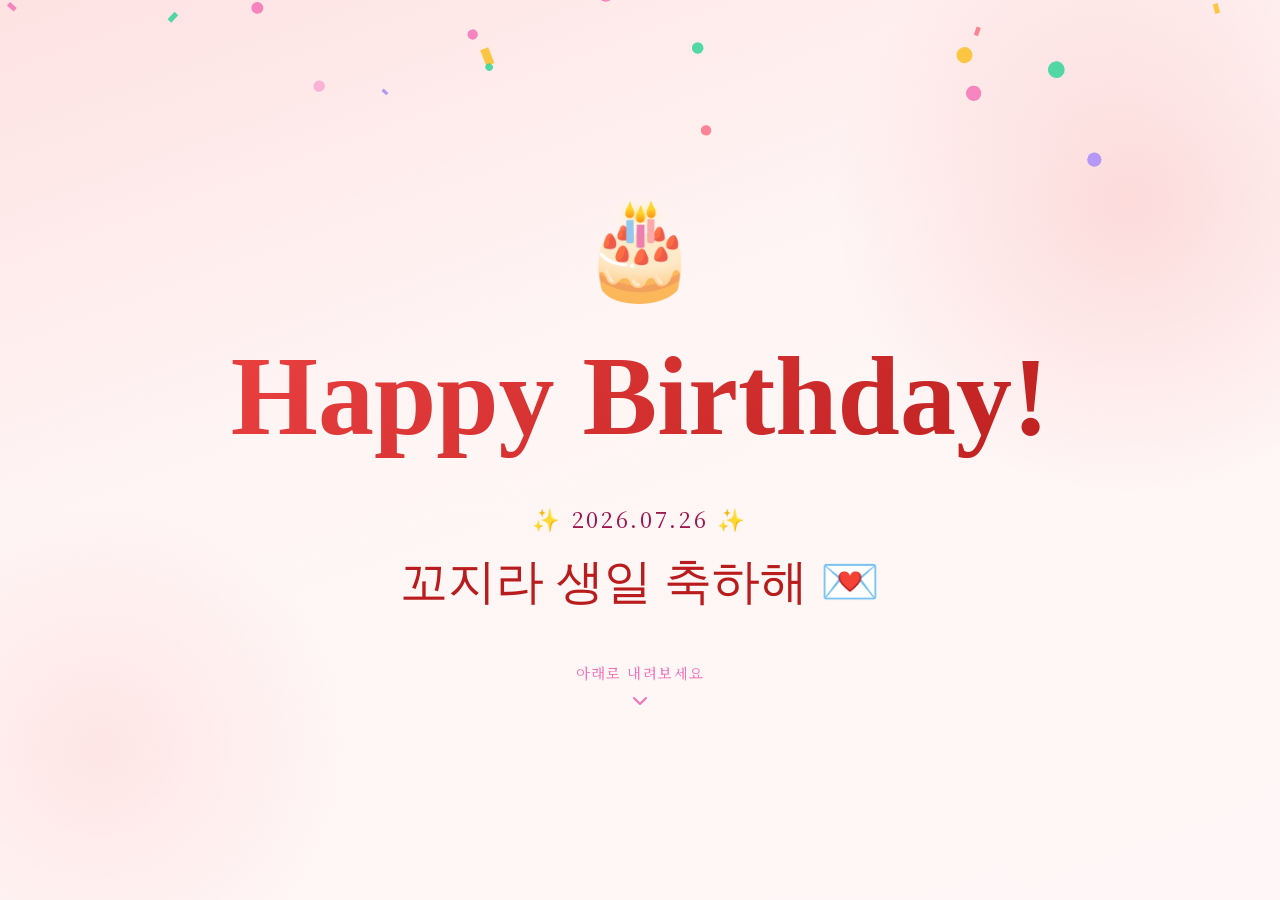
==== commit 2c55272e: "캐러셀 터치 이벤트 carousel 엘리먼트로 이동" ====
--- a/birthday.html
+++ b/birthday.html
@@ -535,12 +535,13 @@
 document.getElementById('prevBtn').onclick = () => { goTo(cur-1); resetAuto(); };
 document.getElementById('nextBtn').onclick = () => { goTo(cur+1); resetAuto(); };
 let tx=0, ty=0, isDragging=false;
-track.addEventListener('touchstart', e=>{
+const carousel = document.querySelector('.carousel');
+carousel.addEventListener('touchstart', e=>{
   tx=e.touches[0].clientX;
   ty=e.touches[0].clientY;
   isDragging=false;
 },{passive:true});
-track.addEventListener('touchmove', e=>{
+carousel.addEventListener('touchmove', e=>{
   const dx=e.touches[0].clientX-tx;
   const dy=e.touches[0].clientY-ty;
   if(!isDragging && Math.abs(dx)>Math.abs(dy) && Math.abs(dx)>8){
@@ -548,7 +549,7 @@
   }
   if(isDragging) e.preventDefault();
 },{passive:false});
-track.addEventListener('touchend', e=>{
+carousel.addEventListener('touchend', e=>{
   const dx=e.changedTouches[0].clientX-tx;
   const dy=e.changedTouches[0].clientY-ty;
   if(Math.abs(dx)>Math.abs(dy) && Math.abs(dx)>40){
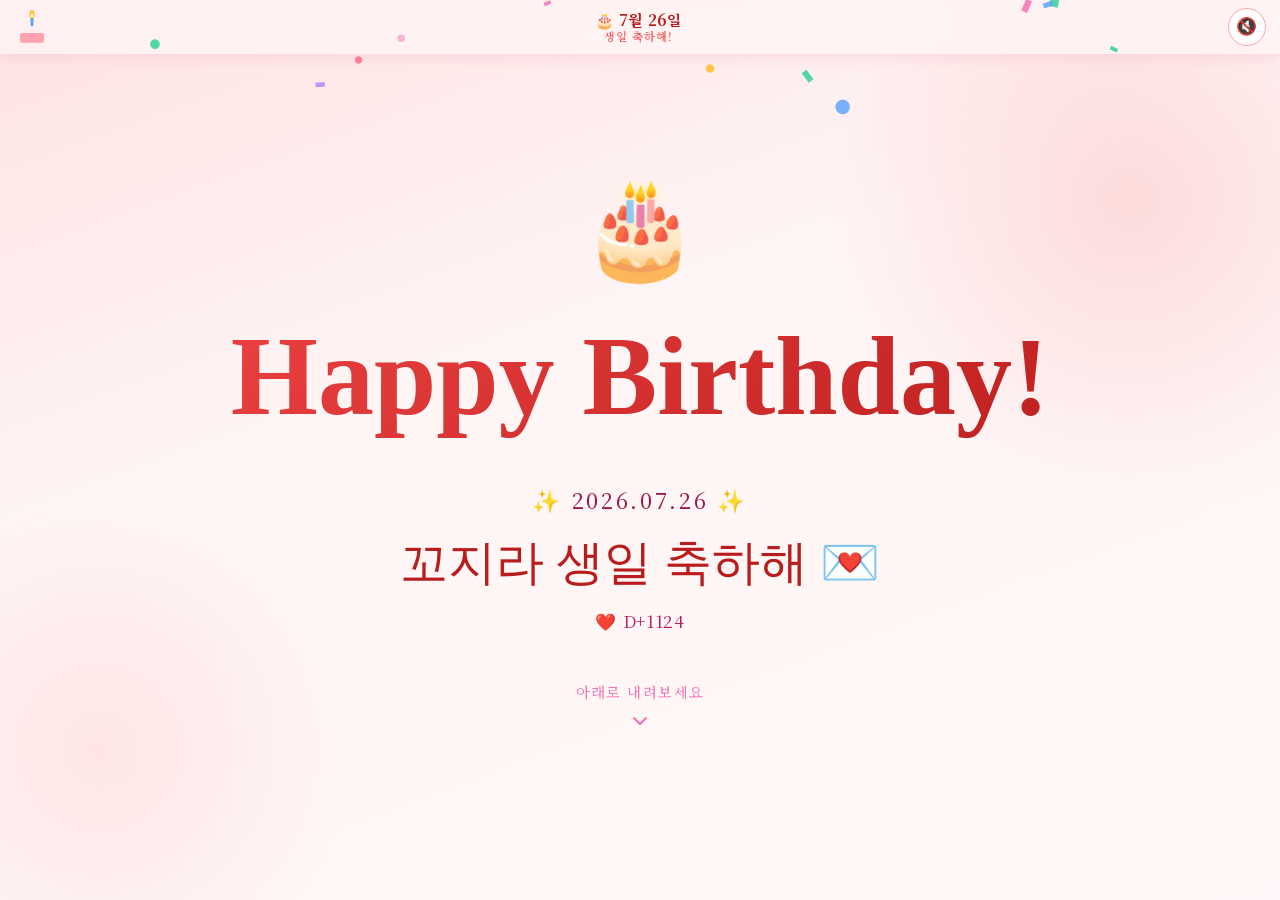
==== commit d77da44f: "상단 헤더(카운트다운·촛불·BGM), D+카운터, 선물 이미지, Firebase 댓글 연동 추가 Co-Authored-By: Claude Fable 5 <noreply@anthro" ====
--- a/birthday.html
+++ b/birthday.html
@@ -4,6 +4,8 @@
   <meta charset="UTF-8" />
   <meta name="viewport" content="width=device-width, initial-scale=1.0" />
   <title>Happy Birthday 🎂</title>
+  <script src="https://www.gstatic.com/firebasejs/10.12.2/firebase-app-compat.js"></script>
+  <script src="https://www.gstatic.com/firebasejs/10.12.2/firebase-firestore-compat.js"></script>
 </head>
 <body>
 <canvas id="confetti-canvas"></canvas>
@@ -67,15 +69,28 @@
   // src에 이미지 경로를 넣으면 이미지로 표시,
   // 비워두면 emoji가 표시됩니다
   gifts: [
-    { src: "",  emoji: "🧸" },
+    { src: "",  emoji: "✨" },
     { src: "",  emoji: "💐" },
     { src: "",  emoji: "🍰" },
     { src: "",  emoji: "💝" },
-    { src: "",  emoji: "✨" },
+    { src: "./img/선물.png",  emoji: "" },
   ],
 
   /* ── 5. 푸터 메시지 ────────────────────────────────────────── */
   footerMsg: "사랑해 💕",
+
+  /* ── 6. Firebase 설정 (댓글 공유용) ────────────────────────── */
+  // https://console.firebase.google.com 에서 프로젝트 만들고
+  // 웹 앱 등록 후 받은 firebaseConfig 값을 그대로 붙여넣으세요.
+  // 비워두면 댓글이 이 기기(localStorage)에만 저장됩니다.
+  firebase: {
+    apiKey: "AIzaSyDbo4-xUgR0jNroiwnsqx0tMqCtNDg8BMY",
+    authDomain: "happybd-8b471.firebaseapp.com",
+    projectId: "happybd-8b471",
+    storageBucket: "happybd-8b471.firebasestorage.app",
+    messagingSenderId: "830178188108",
+    appId: "1:830178188108:web:881d01968cea5217dc0de9",
+  },
 };
 
 /* ╔══════════════════════════════════════════════════════════════╗
@@ -103,7 +118,8 @@
 @keyframes bounce{0%,100%{transform:translateY(0)}50%{transform:translateY(-18px)}}
 .hero-title{font-family:'Dancing Script',cursive;font-size:clamp(2.8rem,10vw,7rem);background:linear-gradient(135deg,var(--rose),var(--deep));-webkit-background-clip:text;-webkit-text-fill-color:transparent;background-clip:text;line-height:1.3;padding:.0 1em .15em;margin-bottom:1rem;animation:fadeUp .9s ease both}
 .hero-sub{font-size:clamp(1rem,3vw,1.4rem);color:#9d174d;letter-spacing:.12em;animation:fadeUp 1.1s ease both;margin-bottom:1rem}
-.hero-name{font-family:'Dancing Script',cursive;font-size:clamp(1.8rem,6vw,3rem);color:var(--deep);animation:fadeUp 1.3s ease both;margin-bottom:3rem}
+.hero-name{font-family:'Dancing Script',cursive;font-size:clamp(1.8rem,6vw,3rem);color:var(--deep);animation:fadeUp 1.3s ease both;margin-bottom:.9rem}
+.hero-days{font-size:clamp(.88rem,2.6vw,1.05rem);color:#be185d;letter-spacing:.04em;animation:fadeUp 1.5s ease both;margin-bottom:3rem}
 .scroll-hint{animation:fadeUp 1.6s ease both,pulse 2s 2s infinite;color:#f472b6;font-size:.9rem;letter-spacing:.1em;display:flex;flex-direction:column;align-items:center;gap:.4rem}
 .scroll-hint svg{animation:arrowBounce 1.5s infinite}
 @keyframes arrowBounce{0%,100%{transform:translateY(0)}50%{transform:translateY(6px)}}
@@ -236,6 +252,23 @@
 .no-comment{text-align:center;color:#fca5a5;font-size:.9rem;padding:1.5rem 0}
 .reveal.visible{opacity:1;transform:translateY(0)}
 
+/* TOP HEADER */
+#top-header{position:fixed;top:0;left:0;right:0;z-index:800;display:flex;align-items:center;justify-content:space-between;padding:.4rem .9rem;background:rgba(255,245,245,.82);backdrop-filter:blur(10px);-webkit-backdrop-filter:blur(10px);box-shadow:0 2px 14px rgba(190,24,93,.1)}
+.hdr-cake{background:none;border:none;cursor:pointer;padding:.15rem;line-height:0;transition:transform .2s}
+.hdr-cake:hover{transform:scale(1.1)}
+.cake-flame{transform-origin:20px 9px;animation:flicker .9s infinite alternate;transition:opacity .4s}
+@keyframes flicker{from{transform:scaleY(1)}to{transform:scaleY(.8) scaleX(.92)}}
+.hdr-cake.out .cake-flame{opacity:0}
+.hdr-count{display:flex;flex-direction:column;align-items:center;line-height:1.25}
+.hdr-dday{font-size:.95rem;font-weight:700;color:var(--deep)}
+.hdr-timer{font-size:.72rem;color:var(--rose);letter-spacing:.08em}
+.hdr-bgm{width:38px;height:38px;border-radius:50%;border:1.5px solid #fca5a5;background:#fff;cursor:pointer;font-size:1.05rem;display:flex;align-items:center;justify-content:center;transition:transform .2s,background .2s;flex-shrink:0}
+.hdr-bgm:hover{transform:scale(1.08)}
+.hdr-bgm.on{background:#fee2e2;animation:bgmPulse 1.6s infinite}
+@keyframes bgmPulse{0%,100%{box-shadow:0 0 0 0 rgba(239,68,68,.35)}50%{box-shadow:0 0 0 7px rgba(239,68,68,0)}}
+.wish-toast{position:fixed;top:64px;left:50%;transform:translateX(-50%) translateY(-8px);background:rgba(255,255,255,.96);color:#b91c1c;font-size:.85rem;padding:.5rem 1.1rem;border-radius:999px;box-shadow:0 6px 20px rgba(190,24,93,.18);opacity:0;pointer-events:none;transition:opacity .35s,transform .35s;z-index:900;white-space:nowrap}
+.wish-toast.show{opacity:1;transform:translateX(-50%) translateY(0)}
+
 @media(max-width:640px){.carousel-btn.prev{left:4px}.carousel-btn.next{right:4px}.carousel-btn{width:36px;height:36px}}
 </style>`);
 
@@ -265,10 +298,31 @@
 
 const giftsHTML = CONFIG.gifts.map((g, i) => `
   <div class="gift-item" id="gi${i}">
-    ${g.src ? `<img src="${g.src}" alt="선물 ${i+1}">` : g.emoji}
+    ${g.src ? `<img src="${g.src}" alt="선물 ${i+1}" style="object-fit:contain;width:88%;height:88%">` : g.emoji}
   </div>`).join('');
 
 document.getElementById('app').innerHTML = `
+<!-- TOP HEADER -->
+<header id="top-header">
+  <button class="hdr-cake" id="hdrCake" title="촛불을 불어봐!" aria-label="촛불 불기">
+    <svg width="30" height="36" viewBox="0 0 40 48" xmlns="http://www.w3.org/2000/svg">
+      <g class="cake-flame">
+        <ellipse cx="20" cy="7" rx="3.4" ry="5.5" fill="#fbbf24"/>
+        <ellipse cx="20" cy="8.5" rx="1.7" ry="2.8" fill="#fff7d6"/>
+      </g>
+      <rect x="18" y="12" width="4" height="11" rx="1.6" fill="#60a5fa"/>
+      <rect x="8" y="23" width="24" height="10" rx="3" fill="#fff1f2"/>
+      <rect x="4" y="32" width="32" height="13" rx="3" fill="#fda4af"/>
+    </svg>
+  </button>
+  <div class="hdr-count">
+    <span class="hdr-dday" id="hdrDday"></span>
+    <span class="hdr-timer" id="hdrTimer"></span>
+  </div>
+  <button class="hdr-bgm" id="hdrBgm" title="배경음악" aria-label="배경음악 재생">🔇</button>
+</header>
+<div class="wish-toast" id="wishToast">소원 빌었어? 🌠</div>
+
 <!-- HERO -->
 <section id="hero">
   <div class="hearts" id="hearts-container"></div>
@@ -276,6 +330,7 @@
   <h1 class="hero-title">Happy Birthday!</h1>
   <p class="hero-sub">${CONFIG.subtitle}</p>
   <p class="hero-name">${CONFIG.heroMsg}</p>
+  <p class="hero-days" id="heroDays"></p>
   <div class="scroll-hint">
     <span>아래로 내려보세요</span>
     <svg width="24" height="24" viewBox="0 0 24 24" fill="none" stroke="currentColor" stroke-width="2" stroke-linecap="round" stroke-linejoin="round">
@@ -587,7 +642,16 @@
   {x:-150,y:-30,r:-15},{x:150,y:-20,r:18},{x:0,y:-170,r:5},
 ];
 document.getElementById('giftWrap').onclick = function(){
-  if(this.classList.contains('popped')) return;
+  if(this.classList.contains('popped')){
+    this.classList.remove('popped');
+    GIFT_POS.forEach((_,i)=>{
+      const el=document.getElementById('gi'+i);
+      if(!el) return;
+      el.style.transform='translate(0,0) scale(.3) rotate(0deg)';
+      el.style.opacity='0';
+    });
+    return;
+  }
   this.classList.add('popped');
   GIFT_POS.forEach((pos,i)=>{
     const el=document.getElementById('gi'+i);
@@ -597,6 +661,77 @@
       el.style.opacity='1';
     }, i*80);
   });
+};
+
+/* ── TOP HEADER: 카운트다운 · 촛불 · BGM ──────────────────────── */
+const BDAY_Y = 2026, BDAY_M = 6, BDAY_D = 26; // 7월 26일 (month는 0부터)
+const hdrDdayEl  = document.getElementById('hdrDday');
+const hdrTimerEl = document.getElementById('hdrTimer');
+
+function updateCountdown(){
+  const now = new Date();
+  if(now.getFullYear()===BDAY_Y && now.getMonth()===BDAY_M && now.getDate()===BDAY_D){
+    hdrDdayEl.textContent = '🎉 오늘이야!!';
+    hdrTimerEl.textContent = 'Happy Birthday 🎂';
+    return;
+  }
+  const diff = new Date(BDAY_Y, BDAY_M, BDAY_D) - now;
+  if(diff > 0){
+    const d = Math.floor(diff/86400000);
+    const h = Math.floor(diff%86400000/3600000);
+    const m = Math.floor(diff%3600000/60000);
+    const s = Math.floor(diff%60000/1000);
+    hdrDdayEl.textContent = d===0 ? '내일이 생일!' : `생일까지 D-${d}`;
+    hdrTimerEl.textContent = `${String(h).padStart(2,'0')}:${String(m).padStart(2,'0')}:${String(s).padStart(2,'0')}`;
+  } else {
+    hdrDdayEl.textContent = '🎂 7월 26일';
+    hdrTimerEl.textContent = '생일 축하해!';
+  }
+}
+updateCountdown();
+setInterval(updateCountdown, 1000);
+
+/* 함께한 날 카운터 (2023-11-09 = 1일) */
+const FIRST_DAY = new Date(2023, 10, 9);
+function updateDays(){
+  const now = new Date();
+  const today = new Date(now.getFullYear(), now.getMonth(), now.getDate());
+  const days = Math.floor((today - FIRST_DAY)/86400000) + 1;
+  document.getElementById('heroDays').textContent = `❤️ D+${days}`;
+}
+updateDays();
+setInterval(updateDays, 60000);
+
+/* 촛불 불기 */
+const hdrCake   = document.getElementById('hdrCake');
+const wishToast = document.getElementById('wishToast');
+let toastTimer = null;
+function showToast(msg){
+  wishToast.textContent = msg;
+  wishToast.classList.add('show');
+  clearTimeout(toastTimer);
+  toastTimer = setTimeout(()=>wishToast.classList.remove('show'), 2200);
+}
+hdrCake.onclick = () => {
+  hdrCake.classList.toggle('out');
+  showToast(hdrCake.classList.contains('out') ? '후~ 소원 빌었어? 🌠' : '촛불 다시 켰다! 🕯️');
+};
+
+/* BGM (모바일은 사용자 터치로만 재생 가능 → 버튼 토글) */
+const bgm = new Audio('./bgm/happy-birthday.mp3');
+bgm.loop = true;
+const hdrBgm = document.getElementById('hdrBgm');
+hdrBgm.onclick = () => {
+  if(bgm.paused){
+    bgm.play().then(()=>{
+      hdrBgm.textContent = '🎵';
+      hdrBgm.classList.add('on');
+    }).catch(()=>showToast('음악 파일을 불러올 수 없어요 😢'));
+  } else {
+    bgm.pause();
+    hdrBgm.textContent = '🔇';
+    hdrBgm.classList.remove('on');
+  }
 };
 
 /* ── SCROLL REVEAL (내부 요소) ─────────────────────────────────── */
@@ -651,56 +786,93 @@
   charCount.textContent = `${commentText.value.length} / 200`;
 });
 
-// 댓글 불러오기
-function loadComments() {
-  const data = JSON.parse(localStorage.getItem(STORAGE_KEY) || '[]');
-  commentList.innerHTML = data.length
-    ? data.map((c, i) => renderCard(c, i)).join('')
-    : '<p class="no-comment">아직 댓글이 없어요. 첫 번째로 남겨봐요! 🎉</p>';
-}
-
-function renderCard(c, idx) {
+// HTML 이스케이프 (공유 DB라 안전하게)
+function esc(s){return String(s).replace(/[&<>"']/g,c=>({'&':'&amp;','<':'&lt;','>':'&gt;','"':'&quot;',"'":'&#39;'}[c]))}
+
+function renderCard(c, key) {
   return `<div class="comment-card">
-    <button class="comment-delete" onclick="deleteComment(${idx})" title="삭제">✕</button>
+    <button class="comment-delete" onclick="deleteComment('${key}')" title="삭제">✕</button>
     <div class="comment-avatar">${c.emoji}</div>
     <div class="comment-body">
       <div class="comment-meta">
-        <span class="comment-author">${c.name}</span>
-        <span class="comment-time">${c.time}</span>
+        <span class="comment-author">${esc(c.name)}</span>
+        <span class="comment-time">${c.time || ''}</span>
       </div>
-      <div class="comment-msg">${c.msg}</div>
+      <div class="comment-msg">${esc(c.msg)}</div>
     </div>
   </div>`;
 }
 
-function deleteComment(idx) {
-  const data = JSON.parse(localStorage.getItem(STORAGE_KEY) || '[]');
-  data.splice(idx, 1);
-  localStorage.setItem(STORAGE_KEY, JSON.stringify(data));
-  loadComments();
-}
+const EMPTY_HTML = '<p class="no-comment">아직 댓글이 없어요. 첫 번째로 남겨봐요! 🎉</p>';
 
 function formatTime() {
   const d = new Date();
   return `${d.getMonth()+1}/${d.getDate()} ${String(d.getHours()).padStart(2,'0')}:${String(d.getMinutes()).padStart(2,'0')}`;
 }
 
-// 댓글 등록
-document.getElementById('commentSubmit').onclick = () => {
-  const name = commentName.value.trim() || '익명';
-  const msg  = commentText.value.trim();
-  if (!msg) { commentText.focus(); return; }
-
-  const data = JSON.parse(localStorage.getItem(STORAGE_KEY) || '[]');
-  data.unshift({ emoji: selectedEmoji, name, msg, time: formatTime() });
-  localStorage.setItem(STORAGE_KEY, JSON.stringify(data));
-
-  commentText.value = '';
-  charCount.textContent = '0 / 200';
+/* Firebase 초기화 (설정이 비어있으면 localStorage 폴백) */
+let db = null;
+try {
+  if (CONFIG.firebase && CONFIG.firebase.apiKey) {
+    firebase.initializeApp(CONFIG.firebase);
+    db = firebase.firestore();
+  }
+} catch(e) { console.error('Firebase 초기화 실패:', e); }
+
+if (db) {
+  /* ── Firestore: 실시간 공유 댓글 ── */
+  db.collection('comments').orderBy('createdAt', 'desc').onSnapshot(snap => {
+    commentList.innerHTML = snap.empty
+      ? EMPTY_HTML
+      : snap.docs.map(d => renderCard(d.data(), d.id)).join('');
+  }, err => {
+    console.error('댓글 불러오기 실패:', err);
+    commentList.innerHTML = '<p class="no-comment">댓글을 불러오지 못했어요 😢</p>';
+  });
+
+  window.deleteComment = (id) => db.collection('comments').doc(id).delete();
+
+  document.getElementById('commentSubmit').onclick = () => {
+    const name = commentName.value.trim() || '익명';
+    const msg  = commentText.value.trim();
+    if (!msg) { commentText.focus(); return; }
+    db.collection('comments').add({
+      emoji: selectedEmoji, name, msg, time: formatTime(),
+      createdAt: firebase.firestore.FieldValue.serverTimestamp()
+    }).catch(e => console.error('댓글 등록 실패:', e));
+    commentText.value = '';
+    charCount.textContent = '0 / 200';
+  };
+} else {
+  /* ── localStorage 폴백 (Firebase 설정 전) ── */
+  const loadComments = () => {
+    const data = JSON.parse(localStorage.getItem(STORAGE_KEY) || '[]');
+    commentList.innerHTML = data.length
+      ? data.map((c, i) => renderCard(c, i)).join('')
+      : EMPTY_HTML;
+  };
+
+  window.deleteComment = (idx) => {
+    const data = JSON.parse(localStorage.getItem(STORAGE_KEY) || '[]');
+    data.splice(Number(idx), 1);
+    localStorage.setItem(STORAGE_KEY, JSON.stringify(data));
+    loadComments();
+  };
+
+  document.getElementById('commentSubmit').onclick = () => {
+    const name = commentName.value.trim() || '익명';
+    const msg  = commentText.value.trim();
+    if (!msg) { commentText.focus(); return; }
+    const data = JSON.parse(localStorage.getItem(STORAGE_KEY) || '[]');
+    data.unshift({ emoji: selectedEmoji, name, msg, time: formatTime() });
+    localStorage.setItem(STORAGE_KEY, JSON.stringify(data));
+    commentText.value = '';
+    charCount.textContent = '0 / 200';
+    loadComments();
+  };
+
   loadComments();
-};
-
-loadComments();
+}
 </script>
 </body>
 </html>
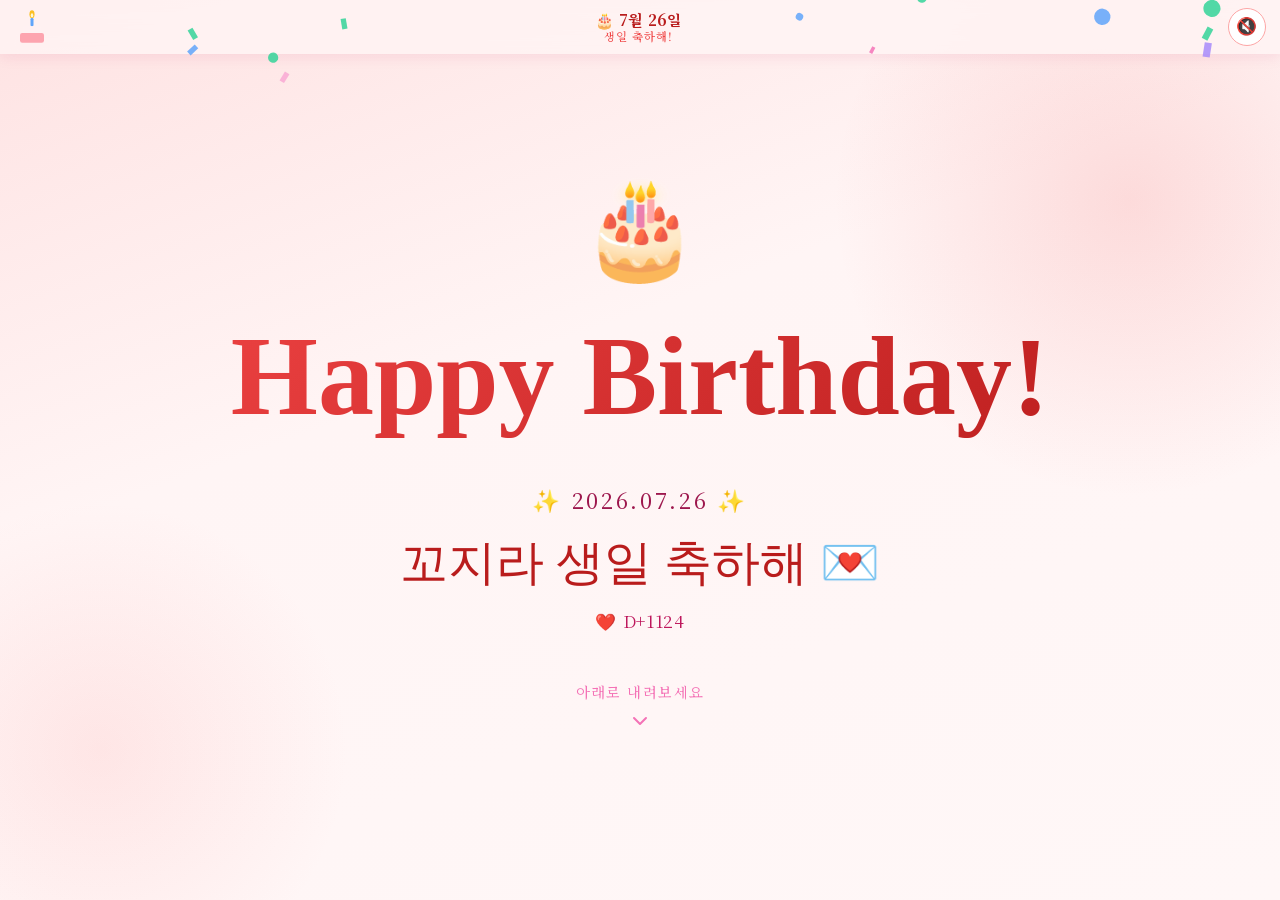
==== commit 03e1098d: "모바일 뷰포트 잘림 수정 (100dvh 적용, 타임라인 여백 조정) Co-Authored-By: Claude Fable 5 <noreply@anthropic.com>" ====
--- a/birthday.html
+++ b/birthday.html
@@ -106,12 +106,12 @@
 :root{--pink:#fca5a5;--rose:#ef4444;--deep:#b91c1c;--cream:#fff5f5;--gold:#f59e0b;--white:#ffffff}
 html,body{height:100%;margin:0}
 body{font-family:'Noto Serif KR',serif;background:var(--cream);overflow:hidden}
-#app{height:100vh;overflow-y:scroll;scroll-snap-type:y mandatory;scroll-behavior:smooth}
+#app{height:100vh;height:100dvh;overflow-y:scroll;scroll-snap-type:y mandatory;scroll-behavior:smooth}
 
 #confetti-canvas{position:fixed;top:0;left:0;width:100%;height:100%;pointer-events:none;z-index:9999}
 
 /* HERO */
-#hero{height:100vh;scroll-snap-align:start;display:flex;flex-direction:column;align-items:center;justify-content:center;background:linear-gradient(160deg,#fee2e2 0%,#fff5f5 40%,#fff7f7 100%);position:relative;overflow:hidden;text-align:center;padding:2rem 5rem 3rem}
+#hero{height:100vh;height:100dvh;scroll-snap-align:start;display:flex;flex-direction:column;align-items:center;justify-content:center;background:linear-gradient(160deg,#fee2e2 0%,#fff5f5 40%,#fff7f7 100%);position:relative;overflow:hidden;text-align:center;padding:2rem 5rem 3rem}
 #hero::before{content:'';position:absolute;width:600px;height:600px;background:radial-gradient(circle,rgba(239,68,68,.15) 0%,transparent 70%);top:-100px;right:-150px;border-radius:50%}
 #hero::after{content:'';position:absolute;width:500px;height:500px;background:radial-gradient(circle,rgba(252,165,165,.2) 0%,transparent 70%);bottom:-100px;left:-150px;border-radius:50%}
 .hero-emoji{font-size:clamp(3rem,10vw,6rem);animation:bounce 2s infinite;margin-bottom:1rem}
@@ -130,7 +130,7 @@
 @keyframes floatHeart{0%{transform:translateY(110vh) rotate(0deg);opacity:0}10%{opacity:.7}90%{opacity:.4}100%{transform:translateY(-10vh) rotate(720deg);opacity:0}}
 
 /* TIMELINE */
-#timeline{height:100vh;scroll-snap-align:start;background:linear-gradient(160deg,#fee2e2 0%,#fff5f5 40%,#fff7f7 100%);padding:3rem 0 2rem;display:flex;flex-direction:column;align-items:center;overflow:hidden}
+#timeline{height:100vh;height:100dvh;scroll-snap-align:start;background:linear-gradient(160deg,#fee2e2 0%,#fff5f5 40%,#fff7f7 100%);padding:3.8rem 0 1rem;display:flex;flex-direction:column;align-items:center;overflow:hidden}
 .section-title{font-family:'Dancing Script',cursive;font-size:clamp(2rem,6vw,3.5rem);color:var(--deep);text-align:center;margin-bottom:.5rem}
 .section-line{width:60px;height:3px;background:linear-gradient(90deg,var(--rose),var(--pink));border-radius:2px;margin:0 auto 3rem}
 .carousel-wrap{width:100%;max-width:860px;padding:0 1rem;position:relative;flex:1;display:flex;flex-direction:column;justify-content:center;min-height:0}
@@ -138,7 +138,7 @@
 .carousel-track{display:flex;transition:transform .5s cubic-bezier(.4,0,.2,1)}
 .slide{min-width:100%;position:relative;background:#fff}
 .slide-img-wrap{width:100%;background:linear-gradient(135deg,#fee2e2,#fecaca);display:flex;align-items:center;justify-content:center;min-height:200px}
-.slide-img-wrap img{max-width:100%;max-height:55vh;width:auto;height:auto;display:block;object-fit:contain}
+.slide-img-wrap img{max-width:100%;max-height:55vh;max-height:48dvh;width:auto;height:auto;display:block;object-fit:contain}
 .slide-placeholder{display:flex;flex-direction:column;align-items:center;gap:.8rem;color:#f9a8d4}
 .slide-placeholder span{font-size:.9rem;color:#d1a3c4}
 .slide-caption{padding:1.2rem 1.8rem 1.5rem;background:#fff}
@@ -153,7 +153,7 @@
 .dot.active{background:var(--rose);transform:scale(1.3)}
 
 /* LETTER */
-#letter-section{height:100vh;scroll-snap-align:start;background:linear-gradient(160deg,#fee2e2 0%,#fff5f5 40%,#fff7f7 100%);display:flex;flex-direction:column;align-items:center;justify-content:center;padding:3rem 1.5rem;overflow:hidden}
+#letter-section{height:100vh;height:100dvh;scroll-snap-align:start;background:linear-gradient(160deg,#fee2e2 0%,#fff5f5 40%,#fff7f7 100%);display:flex;flex-direction:column;align-items:center;justify-content:center;padding:3rem 1.5rem;overflow:hidden}
 .envelope-wrap{perspective:1000px;cursor:pointer;user-select:none;filter:drop-shadow(0 16px 40px rgba(180,30,30,.22))}
 
 /* ── 봉투 SVG 애니메이션 ── */
@@ -191,7 +191,7 @@
 .letter-sign{display:block;margin-top:1rem;font-family:'Dancing Script',cursive;font-size:1.25rem;color:#e53935;text-align:right;white-space:pre-wrap}
 
 /* GIFT */
-#gift-section{height:100vh;scroll-snap-align:start;background:linear-gradient(160deg,#fee2e2 0%,#fff5f5 40%,#fff7f7 100%);display:flex;flex-direction:column;align-items:center;justify-content:center;padding:3rem 1.5rem;position:relative;overflow:hidden}
+#gift-section{height:100vh;height:100dvh;scroll-snap-align:start;background:linear-gradient(160deg,#fee2e2 0%,#fff5f5 40%,#fff7f7 100%);display:flex;flex-direction:column;align-items:center;justify-content:center;padding:3rem 1.5rem;position:relative;overflow:hidden}
 .gift-wrap{cursor:pointer;user-select:none;position:relative;width:clamp(160px,45vw,240px)}
 .box-svg{width:100%;filter:drop-shadow(0 16px 32px rgba(190,24,93,.2));transition:transform .3s}
 .gift-wrap:hover .box-svg{transform:scale(1.05) rotate(-2deg)}
@@ -211,7 +211,7 @@
 .section-visible{animation:sectionIn .75s cubic-bezier(.4,0,.2,1) both}
 
 /* COMMENTS */
-#comment-section{height:100vh;scroll-snap-align:start;background:linear-gradient(160deg,#fee2e2 0%,#fff5f5 40%,#fff7f7 100%);padding:4rem 1.5rem 1.5rem;display:flex;flex-direction:column;align-items:center;gap:.6rem;overflow:hidden}
+#comment-section{height:100vh;height:100dvh;scroll-snap-align:start;background:linear-gradient(160deg,#fee2e2 0%,#fff5f5 40%,#fff7f7 100%);padding:4rem 1.5rem 1.5rem;display:flex;flex-direction:column;align-items:center;gap:.6rem;overflow:hidden}
 .comment-wrap{width:100%;max-width:560px;flex:1;display:flex;flex-direction:column;gap:.8rem;min-height:0}
 .comment-list{flex:1;overflow-y:auto;display:flex;flex-direction:column;gap:.8rem;padding-right:.3rem}
 .comment-list::-webkit-scrollbar{width:4px}
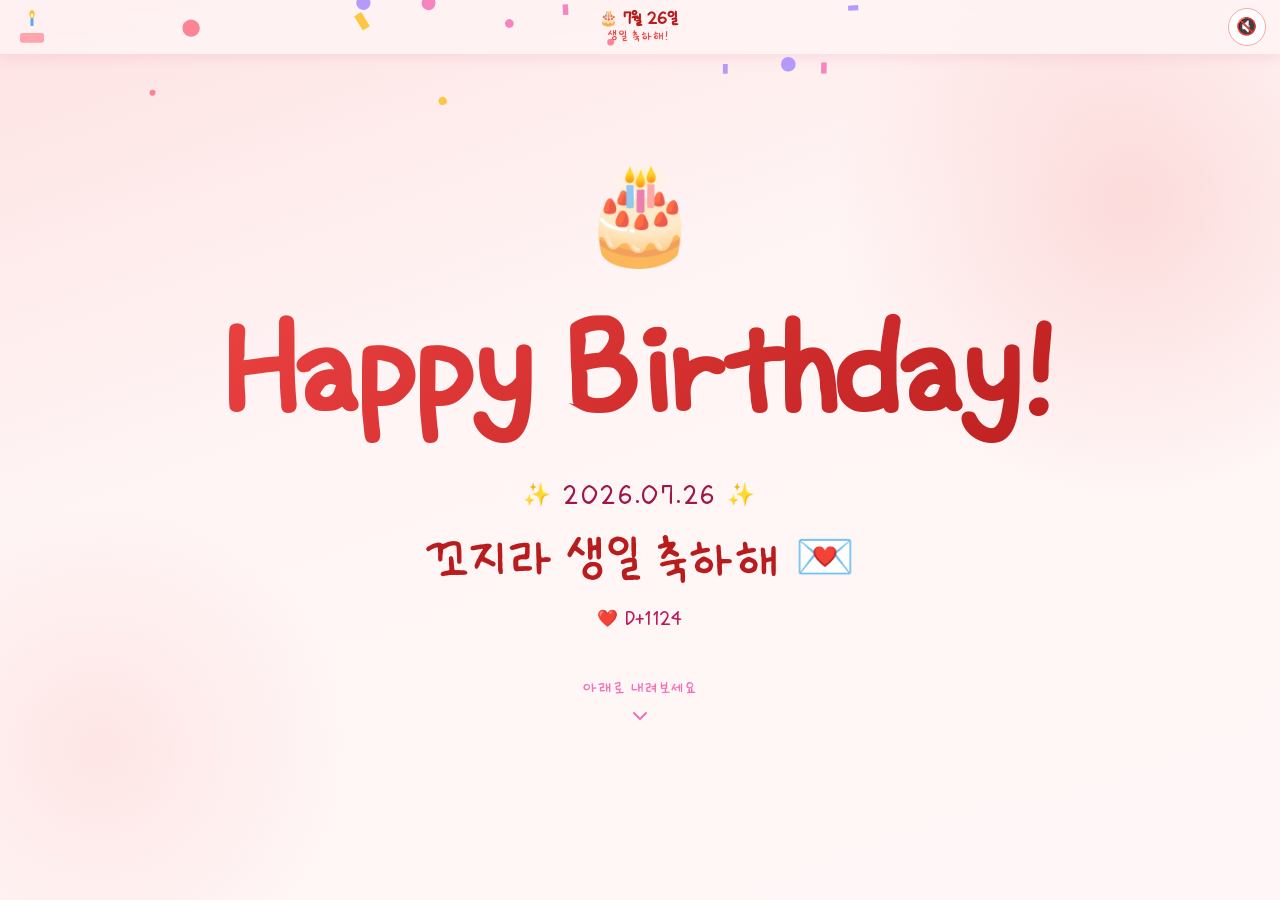
==== commit e3636287: "아영체 폰트 전체 적용, 캐러셀 여백 제거 및 레이아웃 조정 Co-Authored-By: Claude Fable 5 <noreply@anthropic.com>" ====
--- a/birthday.html
+++ b/birthday.html
@@ -101,11 +101,12 @@
 document.head.insertAdjacentHTML('beforeend', `
 <link href="fonts/fonts.css" rel="stylesheet">
 <style>
+@font-face{font-family:'Ahyoung';src:url('fonts/Griun_AhyoungsHandwriteIn2019-Rg.ttf') format('truetype');font-display:swap}
 *,*::before,*::after{box-sizing:border-box;margin:0;padding:0;user-select:none;-webkit-user-drag:none;-webkit-tap-highlight-color:transparent}
 img{pointer-events:none}
 :root{--pink:#fca5a5;--rose:#ef4444;--deep:#b91c1c;--cream:#fff5f5;--gold:#f59e0b;--white:#ffffff}
 html,body{height:100%;margin:0}
-body{font-family:'Noto Serif KR',serif;background:var(--cream);overflow:hidden}
+body{font-family:'Ahyoung','Noto Serif KR',serif;background:var(--cream);overflow:hidden}
 #app{height:100vh;height:100dvh;overflow-y:scroll;scroll-snap-type:y mandatory;scroll-behavior:smooth}
 
 #confetti-canvas{position:fixed;top:0;left:0;width:100%;height:100%;pointer-events:none;z-index:9999}
@@ -116,9 +117,9 @@
 #hero::after{content:'';position:absolute;width:500px;height:500px;background:radial-gradient(circle,rgba(252,165,165,.2) 0%,transparent 70%);bottom:-100px;left:-150px;border-radius:50%}
 .hero-emoji{font-size:clamp(3rem,10vw,6rem);animation:bounce 2s infinite;margin-bottom:1rem}
 @keyframes bounce{0%,100%{transform:translateY(0)}50%{transform:translateY(-18px)}}
-.hero-title{font-family:'Dancing Script',cursive;font-size:clamp(2.8rem,10vw,7rem);background:linear-gradient(135deg,var(--rose),var(--deep));-webkit-background-clip:text;-webkit-text-fill-color:transparent;background-clip:text;line-height:1.3;padding:.0 1em .15em;margin-bottom:1rem;animation:fadeUp .9s ease both}
+.hero-title{font-family:'Ahyoung',cursive;font-size:clamp(2.8rem,10vw,7rem);background:linear-gradient(135deg,var(--rose),var(--deep));-webkit-background-clip:text;-webkit-text-fill-color:transparent;background-clip:text;line-height:1.3;padding:.0 1em .15em;margin-bottom:1rem;animation:fadeUp .9s ease both}
 .hero-sub{font-size:clamp(1rem,3vw,1.4rem);color:#9d174d;letter-spacing:.12em;animation:fadeUp 1.1s ease both;margin-bottom:1rem}
-.hero-name{font-family:'Dancing Script',cursive;font-size:clamp(1.8rem,6vw,3rem);color:var(--deep);animation:fadeUp 1.3s ease both;margin-bottom:.9rem}
+.hero-name{font-family:'Ahyoung',cursive;font-size:clamp(1.8rem,6vw,3rem);color:var(--deep);animation:fadeUp 1.3s ease both;margin-bottom:.9rem}
 .hero-days{font-size:clamp(.88rem,2.6vw,1.05rem);color:#be185d;letter-spacing:.04em;animation:fadeUp 1.5s ease both;margin-bottom:3rem}
 .scroll-hint{animation:fadeUp 1.6s ease both,pulse 2s 2s infinite;color:#f472b6;font-size:.9rem;letter-spacing:.1em;display:flex;flex-direction:column;align-items:center;gap:.4rem}
 .scroll-hint svg{animation:arrowBounce 1.5s infinite}
@@ -130,18 +131,20 @@
 @keyframes floatHeart{0%{transform:translateY(110vh) rotate(0deg);opacity:0}10%{opacity:.7}90%{opacity:.4}100%{transform:translateY(-10vh) rotate(720deg);opacity:0}}
 
 /* TIMELINE */
-#timeline{height:100vh;height:100dvh;scroll-snap-align:start;background:linear-gradient(160deg,#fee2e2 0%,#fff5f5 40%,#fff7f7 100%);padding:3.8rem 0 1rem;display:flex;flex-direction:column;align-items:center;overflow:hidden}
-.section-title{font-family:'Dancing Script',cursive;font-size:clamp(2rem,6vw,3.5rem);color:var(--deep);text-align:center;margin-bottom:.5rem}
+#timeline{height:100vh;height:100dvh;scroll-snap-align:start;background:linear-gradient(160deg,#fee2e2 0%,#fff5f5 40%,#fff7f7 100%);padding:.8rem 0 4rem;display:flex;flex-direction:column;align-items:center;overflow:hidden}
+#timeline .section-title{margin-top:7rem}
+#timeline .section-line{margin-bottom:.6rem}
+.section-title{font-family:'Ahyoung',cursive;font-size:clamp(2rem,6vw,3.5rem);color:var(--deep);text-align:center;margin-bottom:.5rem}
 .section-line{width:60px;height:3px;background:linear-gradient(90deg,var(--rose),var(--pink));border-radius:2px;margin:0 auto 3rem}
 .carousel-wrap{width:100%;max-width:860px;padding:0 1rem;position:relative;flex:1;display:flex;flex-direction:column;justify-content:center;min-height:0}
-.carousel{overflow:hidden;border-radius:24px;box-shadow:0 20px 60px rgba(190,24,93,.15);flex:1;min-height:0}
+.carousel{overflow:hidden;border-radius:24px;box-shadow:0 20px 60px rgba(190,24,93,.15)}
 .carousel-track{display:flex;transition:transform .5s cubic-bezier(.4,0,.2,1)}
 .slide{min-width:100%;position:relative;background:#fff}
-.slide-img-wrap{width:100%;background:linear-gradient(135deg,#fee2e2,#fecaca);display:flex;align-items:center;justify-content:center;min-height:200px}
-.slide-img-wrap img{max-width:100%;max-height:55vh;max-height:48dvh;width:auto;height:auto;display:block;object-fit:contain}
+.slide-img-wrap{width:100%;background:linear-gradient(135deg,#fee2e2,#fecaca);display:flex;align-items:center;justify-content:center;height:40vh;height:40dvh;min-height:200px}
+.slide-img-wrap img{max-width:100%;max-height:100%;width:auto;height:auto;display:block;object-fit:contain}
 .slide-placeholder{display:flex;flex-direction:column;align-items:center;gap:.8rem;color:#f9a8d4}
 .slide-placeholder span{font-size:.9rem;color:#d1a3c4}
-.slide-caption{padding:1.2rem 1.8rem 1.5rem;background:#fff}
+.slide-caption{padding:.8rem 1.5rem .9rem;background:#fff}
 .slide-date{font-size:.78rem;color:var(--rose);letter-spacing:.1em;margin-bottom:.3rem}
 .slide-desc{font-size:clamp(.9rem,2vw,1rem);color:#4a1942;line-height:1.7}
 .carousel-btn{position:absolute;top:38%;transform:translateY(-50%);width:44px;height:44px;border-radius:50%;border:none;background:rgba(255,255,255,.95);box-shadow:0 4px 16px rgba(190,24,93,.2);cursor:pointer;display:flex;align-items:center;justify-content:center;transition:background .2s,transform .2s;z-index:10;color:var(--deep)}
@@ -187,8 +190,8 @@
   padding-top:var(--line-h);
   background-position-y: 0;
 }
-.letter-inner{font-size:1.1rem;line-height:var(--line-h);color:#3e1a1a;white-space:pre-wrap;font-family:'Nanum Pen Script',cursive}
-.letter-sign{display:block;margin-top:1rem;font-family:'Dancing Script',cursive;font-size:1.25rem;color:#e53935;text-align:right;white-space:pre-wrap}
+.letter-inner{font-size:1.1rem;line-height:var(--line-h);color:#3e1a1a;white-space:pre-wrap;font-family:'Ahyoung','Nanum Pen Script',cursive}
+.letter-sign{display:block;margin-top:1rem;font-family:'Ahyoung',cursive;font-size:1.25rem;color:#e53935;text-align:right;white-space:pre-wrap}
 
 /* GIFT */
 #gift-section{height:100vh;height:100dvh;scroll-snap-align:start;background:linear-gradient(160deg,#fee2e2 0%,#fff5f5 40%,#fff7f7 100%);display:flex;flex-direction:column;align-items:center;justify-content:center;padding:3rem 1.5rem;position:relative;overflow:hidden}
@@ -222,7 +225,7 @@
 .comment-form-top{display:flex;align-items:center;gap:.8rem}
 .emoji-pick-btn{font-size:2rem;background:#fff5f5;border:2px solid #fca5a5;border-radius:50%;width:52px;height:52px;cursor:pointer;transition:transform .2s;flex-shrink:0;display:flex;align-items:center;justify-content:center}
 .emoji-pick-btn:hover{transform:scale(1.1)}
-.comment-name{flex:1;min-width:0;border:1.5px solid #fecaca;border-radius:10px;padding:.6rem 1rem;font-size:.95rem;font-family:'Noto Serif KR',serif;outline:none;transition:border-color .2s;user-select:text;box-sizing:border-box}
+.comment-name{flex:1;min-width:0;border:1.5px solid #fecaca;border-radius:10px;padding:.6rem 1rem;font-size:.95rem;font-family:'Ahyoung','Noto Serif KR',serif;outline:none;transition:border-color .2s;user-select:text;box-sizing:border-box}
 .comment-name:focus{border-color:#ef4444}
 
 /* 이모지 팔레트 */
@@ -231,11 +234,11 @@
 .emoji-opt{font-size:1.5rem;background:none;border:none;cursor:pointer;border-radius:8px;padding:.2rem;transition:background .15s,transform .15s;line-height:1}
 .emoji-opt:hover{background:#fecaca;transform:scale(1.2)}
 
-.comment-text{border:1.5px solid #fecaca;border-radius:10px;padding:.8rem 1rem;font-size:.95rem;font-family:'Noto Serif KR',serif;resize:none;outline:none;transition:border-color .2s;line-height:1.7;user-select:text}
+.comment-text{border:1.5px solid #fecaca;border-radius:10px;padding:.8rem 1rem;font-size:.95rem;font-family:'Ahyoung','Noto Serif KR',serif;resize:none;outline:none;transition:border-color .2s;line-height:1.7;user-select:text}
 .comment-text:focus{border-color:#ef4444}
 .comment-form-bottom{display:flex;justify-content:space-between;align-items:center}
 .comment-count{font-size:.78rem;color:#fca5a5}
-.comment-submit{background:linear-gradient(135deg,#ef4444,#b91c1c);color:#fff;border:none;border-radius:10px;padding:.6rem 1.4rem;font-size:.9rem;font-family:'Noto Serif KR',serif;cursor:pointer;transition:opacity .2s,transform .2s}
+.comment-submit{background:linear-gradient(135deg,#ef4444,#b91c1c);color:#fff;border:none;border-radius:10px;padding:.6rem 1.4rem;font-size:.9rem;font-family:'Ahyoung','Noto Serif KR',serif;cursor:pointer;transition:opacity .2s,transform .2s}
 .comment-submit:hover{opacity:.88;transform:translateY(-1px)}
 .comment-submit:active{transform:translateY(0)}
 
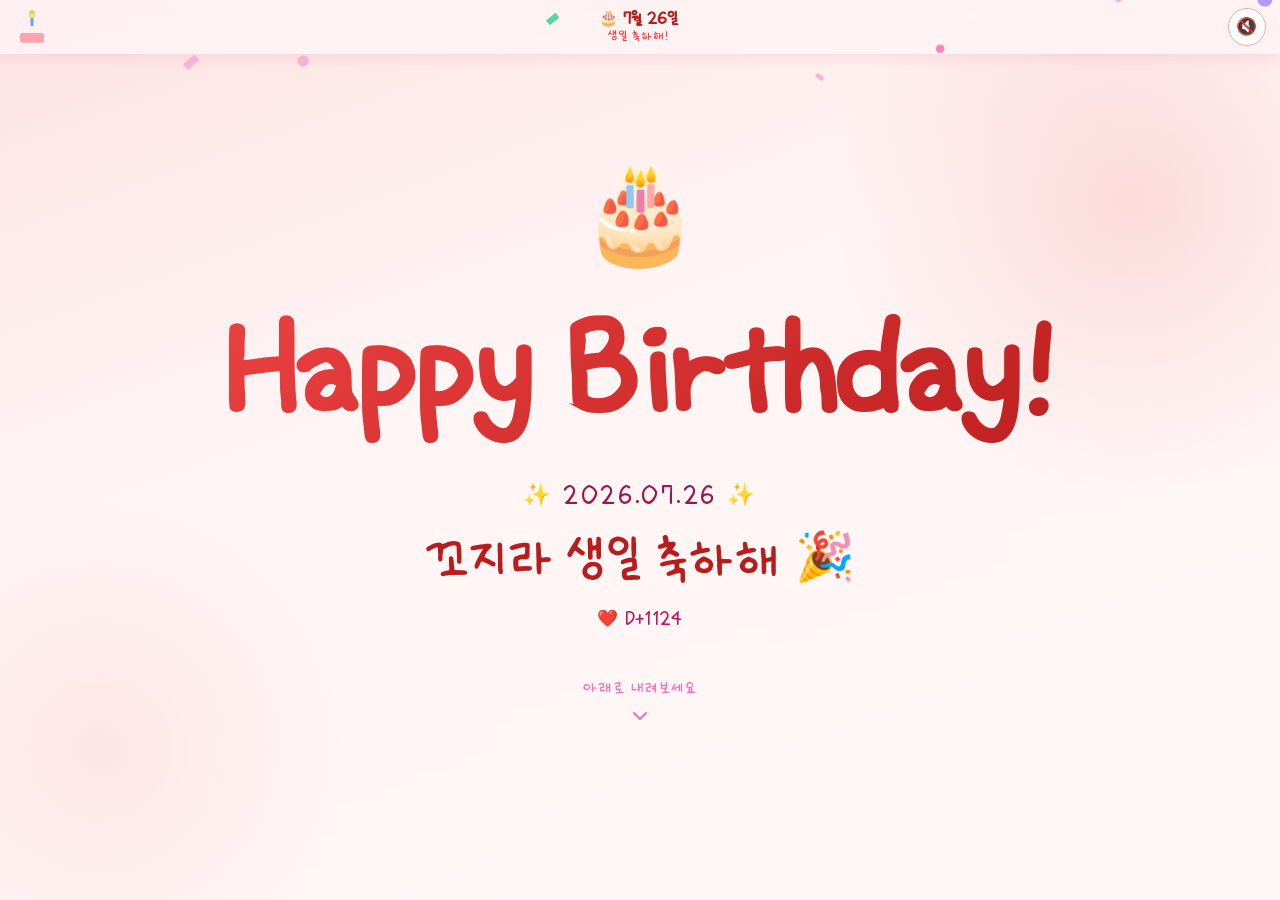
==== commit 9a51423c: "미사용 폰트 정리 (아영체만 유지), 히어로 이모지 폭죽으로 변경 Co-Authored-By: Claude Fable 5 <noreply@anthropic.com>" ====
--- a/birthday.html
+++ b/birthday.html
@@ -21,7 +21,7 @@
   /* ── 1. 기본 정보 ──────────────────────────────────────────── */
   name:     "쏭현석!",          // 남자친구이름
   subtitle: "✨ 2026.07.26 ✨",
-  heroMsg:  "꼬지라 생일 축하해 💌",
+  heroMsg:  "꼬지라 생일 축하해 🎉",
 
   /* ── 2. 추억 타임라인 (사진 10장) ──────────────────────────── */
   // src: 사진 파일 경로 (같은 폴더면 파일명만, 아니면 전체 경로)
@@ -99,7 +99,6 @@
 
 /* ── STYLES ─────────────────────────────────────────────────── */
 document.head.insertAdjacentHTML('beforeend', `
-<link href="fonts/fonts.css" rel="stylesheet">
 <style>
 @font-face{font-family:'Ahyoung';src:url('fonts/Griun_AhyoungsHandwriteIn2019-Rg.ttf') format('truetype');font-display:swap}
 *,*::before,*::after{box-sizing:border-box;margin:0;padding:0;user-select:none;-webkit-user-drag:none;-webkit-tap-highlight-color:transparent}
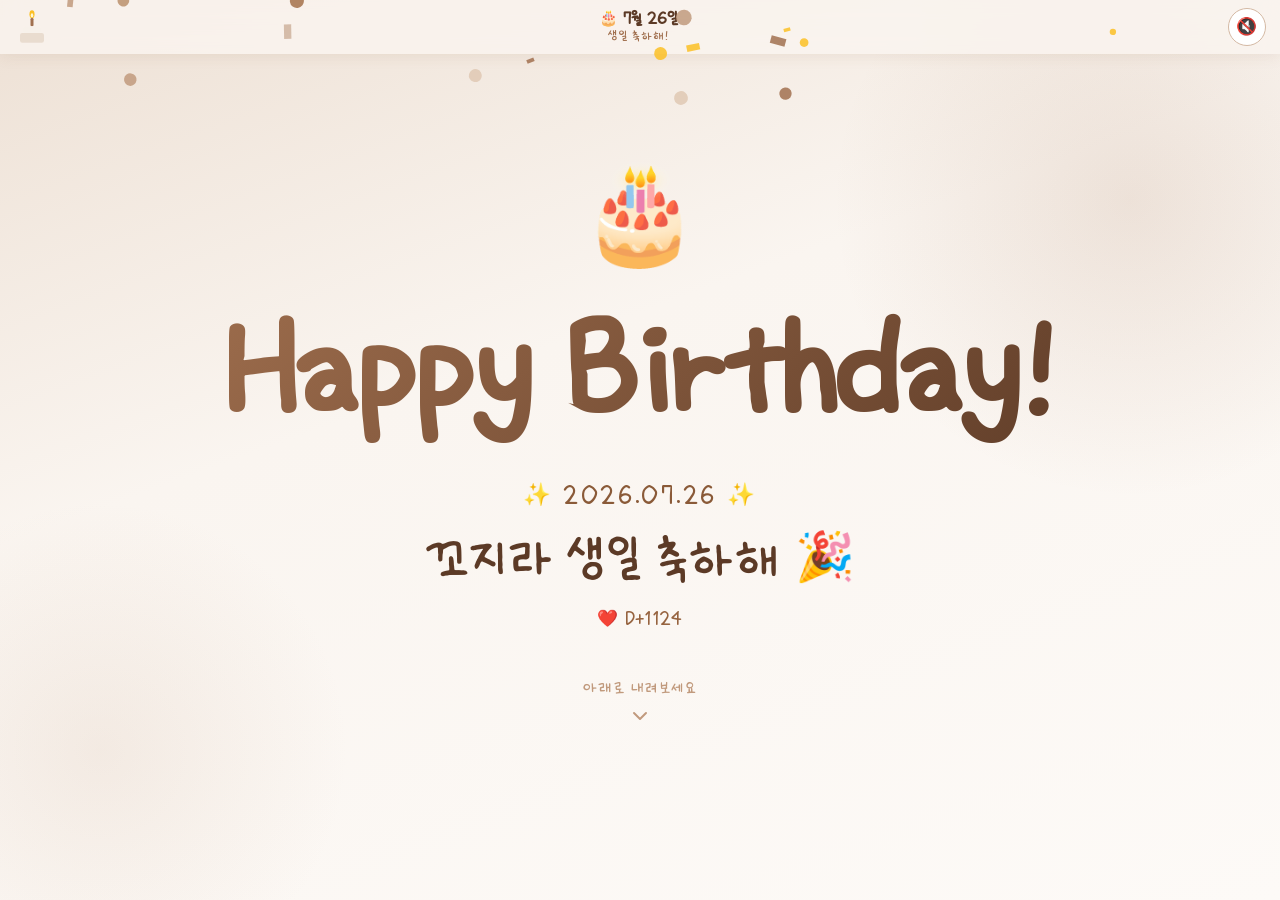
==== commit eb8d421c: "떠다니는 이모지를 사진으로 교체, 봉투 사진 스티커·배스 그림 추가, 브라운 커피 테마 적용 Co-Authored-By: Claude Fable 5 <noreply@anthropi" ====
--- a/birthday.html
+++ b/birthday.html
@@ -103,7 +103,7 @@
 @font-face{font-family:'Ahyoung';src:url('fonts/Griun_AhyoungsHandwriteIn2019-Rg.ttf') format('truetype');font-display:swap}
 *,*::before,*::after{box-sizing:border-box;margin:0;padding:0;user-select:none;-webkit-user-drag:none;-webkit-tap-highlight-color:transparent}
 img{pointer-events:none}
-:root{--pink:#fca5a5;--rose:#ef4444;--deep:#b91c1c;--cream:#fff5f5;--gold:#f59e0b;--white:#ffffff}
+:root{--pink:#d3b8a3;--rose:#a1704f;--deep:#5c3a26;--cream:#faf5f0;--gold:#f59e0b;--white:#ffffff}
 html,body{height:100%;margin:0}
 body{font-family:'Ahyoung','Noto Serif KR',serif;background:var(--cream);overflow:hidden}
 #app{height:100vh;height:100dvh;overflow-y:scroll;scroll-snap-type:y mandatory;scroll-behavior:smooth}
@@ -111,99 +111,101 @@
 #confetti-canvas{position:fixed;top:0;left:0;width:100%;height:100%;pointer-events:none;z-index:9999}
 
 /* HERO */
-#hero{height:100vh;height:100dvh;scroll-snap-align:start;display:flex;flex-direction:column;align-items:center;justify-content:center;background:linear-gradient(160deg,#fee2e2 0%,#fff5f5 40%,#fff7f7 100%);position:relative;overflow:hidden;text-align:center;padding:2rem 5rem 3rem}
-#hero::before{content:'';position:absolute;width:600px;height:600px;background:radial-gradient(circle,rgba(239,68,68,.15) 0%,transparent 70%);top:-100px;right:-150px;border-radius:50%}
-#hero::after{content:'';position:absolute;width:500px;height:500px;background:radial-gradient(circle,rgba(252,165,165,.2) 0%,transparent 70%);bottom:-100px;left:-150px;border-radius:50%}
+#hero{height:100vh;height:100dvh;scroll-snap-align:start;display:flex;flex-direction:column;align-items:center;justify-content:center;background:linear-gradient(160deg,#ede0d4 0%,#faf5f0 40%,#fdfaf7 100%);position:relative;overflow:hidden;text-align:center;padding:2rem 5rem 3rem}
+#hero::before{content:'';position:absolute;width:600px;height:600px;background:radial-gradient(circle,rgba(161,112,79,.15) 0%,transparent 70%);top:-100px;right:-150px;border-radius:50%}
+#hero::after{content:'';position:absolute;width:500px;height:500px;background:radial-gradient(circle,rgba(211,184,163,.2) 0%,transparent 70%);bottom:-100px;left:-150px;border-radius:50%}
 .hero-emoji{font-size:clamp(3rem,10vw,6rem);animation:bounce 2s infinite;margin-bottom:1rem}
 @keyframes bounce{0%,100%{transform:translateY(0)}50%{transform:translateY(-18px)}}
 .hero-title{font-family:'Ahyoung',cursive;font-size:clamp(2.8rem,10vw,7rem);background:linear-gradient(135deg,var(--rose),var(--deep));-webkit-background-clip:text;-webkit-text-fill-color:transparent;background-clip:text;line-height:1.3;padding:.0 1em .15em;margin-bottom:1rem;animation:fadeUp .9s ease both}
-.hero-sub{font-size:clamp(1rem,3vw,1.4rem);color:#9d174d;letter-spacing:.12em;animation:fadeUp 1.1s ease both;margin-bottom:1rem}
+.hero-sub{font-size:clamp(1rem,3vw,1.4rem);color:#8a5a38;letter-spacing:.12em;animation:fadeUp 1.1s ease both;margin-bottom:1rem}
 .hero-name{font-family:'Ahyoung',cursive;font-size:clamp(1.8rem,6vw,3rem);color:var(--deep);animation:fadeUp 1.3s ease both;margin-bottom:.9rem}
-.hero-days{font-size:clamp(.88rem,2.6vw,1.05rem);color:#be185d;letter-spacing:.04em;animation:fadeUp 1.5s ease both;margin-bottom:3rem}
-.scroll-hint{animation:fadeUp 1.6s ease both,pulse 2s 2s infinite;color:#f472b6;font-size:.9rem;letter-spacing:.1em;display:flex;flex-direction:column;align-items:center;gap:.4rem}
+.hero-days{font-size:clamp(.88rem,2.6vw,1.05rem);color:#96633f;letter-spacing:.04em;animation:fadeUp 1.5s ease both;margin-bottom:3rem}
+.scroll-hint{animation:fadeUp 1.6s ease both,pulse 2s 2s infinite;color:#c19a7d;font-size:.9rem;letter-spacing:.1em;display:flex;flex-direction:column;align-items:center;gap:.4rem}
 .scroll-hint svg{animation:arrowBounce 1.5s infinite}
 @keyframes arrowBounce{0%,100%{transform:translateY(0)}50%{transform:translateY(6px)}}
 @keyframes pulse{0%,100%{opacity:1}50%{opacity:.5}}
 @keyframes fadeUp{from{opacity:0;transform:translateY(30px)}to{opacity:1;transform:translateY(0)}}
 .hearts{position:absolute;inset:0;pointer-events:none;overflow:hidden}
 .heart{position:absolute;font-size:1.4rem;animation:floatHeart linear infinite;opacity:0}
+img.heart{width:3rem;height:auto;filter:drop-shadow(0 2px 6px rgba(0,0,0,.15))}
 @keyframes floatHeart{0%{transform:translateY(110vh) rotate(0deg);opacity:0}10%{opacity:.7}90%{opacity:.4}100%{transform:translateY(-10vh) rotate(720deg);opacity:0}}
 
 /* TIMELINE */
-#timeline{height:100vh;height:100dvh;scroll-snap-align:start;background:linear-gradient(160deg,#fee2e2 0%,#fff5f5 40%,#fff7f7 100%);padding:.8rem 0 4rem;display:flex;flex-direction:column;align-items:center;overflow:hidden}
+#timeline{height:100vh;height:100dvh;scroll-snap-align:start;background:linear-gradient(160deg,#ede0d4 0%,#faf5f0 40%,#fdfaf7 100%);padding:.8rem 0 4rem;display:flex;flex-direction:column;align-items:center;overflow:hidden}
 #timeline .section-title{margin-top:7rem}
 #timeline .section-line{margin-bottom:.6rem}
 .section-title{font-family:'Ahyoung',cursive;font-size:clamp(2rem,6vw,3.5rem);color:var(--deep);text-align:center;margin-bottom:.5rem}
 .section-line{width:60px;height:3px;background:linear-gradient(90deg,var(--rose),var(--pink));border-radius:2px;margin:0 auto 3rem}
 .carousel-wrap{width:100%;max-width:860px;padding:0 1rem;position:relative;flex:1;display:flex;flex-direction:column;justify-content:center;min-height:0}
-.carousel{overflow:hidden;border-radius:24px;box-shadow:0 20px 60px rgba(190,24,93,.15)}
+.carousel{overflow:hidden;border-radius:24px;box-shadow:0 20px 60px rgba(138,90,56,.15)}
 .carousel-track{display:flex;transition:transform .5s cubic-bezier(.4,0,.2,1)}
 .slide{min-width:100%;position:relative;background:#fff}
-.slide-img-wrap{width:100%;background:linear-gradient(135deg,#fee2e2,#fecaca);display:flex;align-items:center;justify-content:center;height:40vh;height:40dvh;min-height:200px}
+.slide-img-wrap{width:100%;background:linear-gradient(135deg,#ede0d4,#e3d0c0);display:flex;align-items:center;justify-content:center;height:40vh;height:40dvh;min-height:200px}
 .slide-img-wrap img{max-width:100%;max-height:100%;width:auto;height:auto;display:block;object-fit:contain}
-.slide-placeholder{display:flex;flex-direction:column;align-items:center;gap:.8rem;color:#f9a8d4}
-.slide-placeholder span{font-size:.9rem;color:#d1a3c4}
+.slide-placeholder{display:flex;flex-direction:column;align-items:center;gap:.8rem;color:#cfb39d}
+.slide-placeholder span{font-size:.9rem;color:#bcab9a}
 .slide-caption{padding:.8rem 1.5rem .9rem;background:#fff}
 .slide-date{font-size:.78rem;color:var(--rose);letter-spacing:.1em;margin-bottom:.3rem}
-.slide-desc{font-size:clamp(.9rem,2vw,1rem);color:#4a1942;line-height:1.7}
-.carousel-btn{position:absolute;top:38%;transform:translateY(-50%);width:44px;height:44px;border-radius:50%;border:none;background:rgba(255,255,255,.95);box-shadow:0 4px 16px rgba(190,24,93,.2);cursor:pointer;display:flex;align-items:center;justify-content:center;transition:background .2s,transform .2s;z-index:10;color:var(--deep)}
+.slide-desc{font-size:clamp(.9rem,2vw,1rem);color:#3a2313;line-height:1.7}
+.carousel-btn{position:absolute;top:38%;transform:translateY(-50%);width:44px;height:44px;border-radius:50%;border:none;background:rgba(255,255,255,.95);box-shadow:0 4px 16px rgba(138,90,56,.2);cursor:pointer;display:flex;align-items:center;justify-content:center;transition:background .2s,transform .2s;z-index:10;color:var(--deep)}
 .carousel-btn:hover{background:var(--rose);color:#fff;transform:translateY(-50%) scale(1.1)}
 .carousel-btn.prev{left:-22px}
 .carousel-btn.next{right:-22px}
 .dots{display:flex;justify-content:center;gap:.5rem;margin-top:1.4rem}
-.dot{width:8px;height:8px;border-radius:50%;background:#f9a8d4;cursor:pointer;transition:background .2s,transform .2s}
+.dot{width:8px;height:8px;border-radius:50%;background:#cfb39d;cursor:pointer;transition:background .2s,transform .2s}
 .dot.active{background:var(--rose);transform:scale(1.3)}
 
 /* LETTER */
-#letter-section{height:100vh;height:100dvh;scroll-snap-align:start;background:linear-gradient(160deg,#fee2e2 0%,#fff5f5 40%,#fff7f7 100%);display:flex;flex-direction:column;align-items:center;justify-content:center;padding:3rem 1.5rem;overflow:hidden}
-.envelope-wrap{perspective:1000px;cursor:pointer;user-select:none;filter:drop-shadow(0 16px 40px rgba(180,30,30,.22))}
+#letter-section{height:100vh;height:100dvh;scroll-snap-align:start;background:linear-gradient(160deg,#ede0d4 0%,#faf5f0 40%,#fdfaf7 100%);display:flex;flex-direction:column;align-items:center;justify-content:center;padding:3rem 1.5rem;overflow:hidden}
+.envelope-wrap{perspective:1000px;cursor:pointer;user-select:none;filter:drop-shadow(0 16px 40px rgba(92,58,38,.22))}
 
 /* ── 봉투 SVG 애니메이션 ── */
 .env-svg{overflow:visible;width:clamp(260px,72vw,400px)}
 .env-flap-group{transform-origin:50% 100%;transform-box:fill-box;transition:transform .65s cubic-bezier(.4,0,.2,1);transform:rotateX(-170deg)}
 .envelope-wrap.opened .env-flap-group{transform:rotateX(0deg)}
 
-.envelope-hint{margin-top:1.8rem;color:#e57373;font-size:.85rem;letter-spacing:.1em;animation:pulse 2s infinite}
+.envelope-hint{margin-top:1.8rem;color:#b08a68;font-size:.85rem;letter-spacing:.1em;animation:pulse 2s infinite}
 
 /* LETTER MODAL */
-.letter-modal-overlay{position:fixed;inset:0;background:rgba(80,10,10,.4);backdrop-filter:blur(5px);z-index:1000;display:flex;align-items:center;justify-content:center;padding:1.2rem;opacity:0;pointer-events:none;transition:opacity .35s}
+.letter-modal-overlay{position:fixed;inset:0;background:rgba(46,28,14,.4);backdrop-filter:blur(5px);z-index:1000;display:flex;align-items:center;justify-content:center;padding:1.2rem;opacity:0;pointer-events:none;transition:opacity .35s}
 .letter-modal-overlay.show{opacity:1;pointer-events:all}
-.letter-modal{background:#fff;border-radius:3px;box-shadow:0 24px 64px rgba(180,30,30,.2);width:100%;max-width:480px;max-height:85vh;display:flex;flex-direction:column;transform:translateY(28px) scale(.97);transition:transform .38s cubic-bezier(.34,1.3,.64,1)}
+.letter-modal{background:#fff;border-radius:3px;box-shadow:0 24px 64px rgba(92,58,38,.2);width:100%;max-width:480px;max-height:85vh;display:flex;flex-direction:column;transform:translateY(28px) scale(.97);transition:transform .38s cubic-bezier(.34,1.3,.64,1)}
 .letter-modal-overlay.show .letter-modal{transform:translateY(0) scale(1)}
 
 /* 편지지 헤더 – 토마토 일러스트 영역 */
 .letter-paper-top{flex-shrink:0;padding:1.2rem 1.5rem .5rem;display:flex;flex-direction:column;align-items:center;gap:.4rem;border-bottom:none}
-.letter-tomato-row{display:flex;justify-content:center;gap:1rem}
+.letter-tomato-row{display:flex;justify-content:center;align-items:center;gap:1rem}
+.letter-bass{flex-shrink:0}
 .letter-close-row{width:100%;display:flex;justify-content:flex-end}
-.letter-close{background:none;border:none;cursor:pointer;font-size:1.2rem;line-height:1;color:#e57373;padding:.2rem .4rem;border-radius:6px;transition:color .2s}
-.letter-close:hover{color:#c62828}
+.letter-close{background:none;border:none;cursor:pointer;font-size:1.2rem;line-height:1;color:#b08a68;padding:.2rem .4rem;border-radius:6px;transition:color .2s}
+.letter-close:hover{color:#96633f}
 
 /* 편지지 본문 – 줄 배경 */
 .letter-modal-body{overflow-y:auto;padding:0 1.8rem 2rem;-webkit-overflow-scrolling:touch}
 .letter-modal-body::-webkit-scrollbar{width:4px}
-.letter-modal-body::-webkit-scrollbar-thumb{background:#fca5a5;border-radius:2px}
+.letter-modal-body::-webkit-scrollbar-thumb{background:#d3b8a3;border-radius:2px}
 .letter-lined{
   --line-h: 2.6rem;
-  background-image:repeating-linear-gradient(to bottom,transparent,transparent calc(var(--line-h) - 1px),#fca5a5 calc(var(--line-h) - 1px),#fca5a5 var(--line-h));
+  background-image:repeating-linear-gradient(to bottom,transparent,transparent calc(var(--line-h) - 1px),#d3b8a3 calc(var(--line-h) - 1px),#d3b8a3 var(--line-h));
   background-size:100% var(--line-h);
   padding-top:var(--line-h);
   background-position-y: 0;
 }
-.letter-inner{font-size:1.1rem;line-height:var(--line-h);color:#3e1a1a;white-space:pre-wrap;font-family:'Ahyoung','Nanum Pen Script',cursive}
-.letter-sign{display:block;margin-top:1rem;font-family:'Ahyoung',cursive;font-size:1.25rem;color:#e53935;text-align:right;white-space:pre-wrap}
+.letter-inner{font-size:1.1rem;line-height:var(--line-h);color:#2e1c0e;white-space:pre-wrap;font-family:'Ahyoung','Nanum Pen Script',cursive}
+.letter-sign{display:block;margin-top:1rem;font-family:'Ahyoung',cursive;font-size:1.25rem;color:#8b5a33;text-align:right;white-space:pre-wrap}
 
 /* GIFT */
-#gift-section{height:100vh;height:100dvh;scroll-snap-align:start;background:linear-gradient(160deg,#fee2e2 0%,#fff5f5 40%,#fff7f7 100%);display:flex;flex-direction:column;align-items:center;justify-content:center;padding:3rem 1.5rem;position:relative;overflow:hidden}
+#gift-section{height:100vh;height:100dvh;scroll-snap-align:start;background:linear-gradient(160deg,#ede0d4 0%,#faf5f0 40%,#fdfaf7 100%);display:flex;flex-direction:column;align-items:center;justify-content:center;padding:3rem 1.5rem;position:relative;overflow:hidden}
 .gift-wrap{cursor:pointer;user-select:none;position:relative;width:clamp(160px,45vw,240px)}
-.box-svg{width:100%;filter:drop-shadow(0 16px 32px rgba(190,24,93,.2));transition:transform .3s}
+.box-svg{width:100%;filter:drop-shadow(0 16px 32px rgba(138,90,56,.2));transition:transform .3s}
 .gift-wrap:hover .box-svg{transform:scale(1.05) rotate(-2deg)}
 .box-lid{transform-origin:bottom center;transition:transform .6s cubic-bezier(.4,0,.2,1),opacity .4s}
 .gift-wrap.popped .box-lid{transform:translateY(-80px) rotate(-20deg);opacity:0}
 .gifts-burst{position:absolute;inset:0;pointer-events:none;display:flex;align-items:center;justify-content:center}
-.gift-item{position:absolute;width:clamp(70px,20vw,110px);border-radius:12px;box-shadow:0 8px 24px rgba(0,0,0,.15);opacity:0;transform:translate(0,0) scale(.3) rotate(0deg);transition:all .6s cubic-bezier(.34,1.56,.64,1);aspect-ratio:1/1;background:linear-gradient(135deg,#fee2e2,#fecaca);display:flex;align-items:center;justify-content:center;font-size:3rem;overflow:hidden}
+.gift-item{position:absolute;width:clamp(70px,20vw,110px);border-radius:12px;box-shadow:0 8px 24px rgba(0,0,0,.15);opacity:0;transform:translate(0,0) scale(.3) rotate(0deg);transition:all .6s cubic-bezier(.34,1.56,.64,1);aspect-ratio:1/1;background:linear-gradient(135deg,#ede0d4,#e3d0c0);display:flex;align-items:center;justify-content:center;font-size:3rem;overflow:hidden}
 .gift-item img{width:100%;height:100%;object-fit:cover;border-radius:12px}
 .gift-wrap.popped .gift-item{opacity:1}
-.gift-hint{margin-top:1.5rem;color:#f9a8d4;font-size:.85rem;letter-spacing:.1em;animation:pulse 2s infinite}
+.gift-hint{margin-top:1.5rem;color:#cfb39d;font-size:.85rem;letter-spacing:.1em;animation:pulse 2s infinite}
 
 
 .reveal{opacity:0;transform:translateY(40px);transition:opacity .8s,transform .8s}
@@ -213,49 +215,49 @@
 .section-visible{animation:sectionIn .75s cubic-bezier(.4,0,.2,1) both}
 
 /* COMMENTS */
-#comment-section{height:100vh;height:100dvh;scroll-snap-align:start;background:linear-gradient(160deg,#fee2e2 0%,#fff5f5 40%,#fff7f7 100%);padding:4rem 1.5rem 1.5rem;display:flex;flex-direction:column;align-items:center;gap:.6rem;overflow:hidden}
+#comment-section{height:100vh;height:100dvh;scroll-snap-align:start;background:linear-gradient(160deg,#ede0d4 0%,#faf5f0 40%,#fdfaf7 100%);padding:4rem 1.5rem 1.5rem;display:flex;flex-direction:column;align-items:center;gap:.6rem;overflow:hidden}
 .comment-wrap{width:100%;max-width:560px;flex:1;display:flex;flex-direction:column;gap:.8rem;min-height:0}
 .comment-list{flex:1;overflow-y:auto;display:flex;flex-direction:column;gap:.8rem;padding-right:.3rem}
 .comment-list::-webkit-scrollbar{width:4px}
-.comment-list::-webkit-scrollbar-thumb{background:#fca5a5;border-radius:2px}
+.comment-list::-webkit-scrollbar-thumb{background:#d3b8a3;border-radius:2px}
 
 /* 입력 폼 */
-.comment-form{background:#fff;border-radius:16px;box-shadow:0 8px 32px rgba(185,28,28,.1);padding:1.4rem;display:flex;flex-direction:column;gap:.8rem;box-sizing:border-box;width:100%}
+.comment-form{background:#fff;border-radius:16px;box-shadow:0 8px 32px rgba(138,90,56,.1);padding:1.4rem;display:flex;flex-direction:column;gap:.8rem;box-sizing:border-box;width:100%}
 .comment-form-top{display:flex;align-items:center;gap:.8rem}
-.emoji-pick-btn{font-size:2rem;background:#fff5f5;border:2px solid #fca5a5;border-radius:50%;width:52px;height:52px;cursor:pointer;transition:transform .2s;flex-shrink:0;display:flex;align-items:center;justify-content:center}
+.emoji-pick-btn{font-size:2rem;background:#faf5f0;border:2px solid #d3b8a3;border-radius:50%;width:52px;height:52px;cursor:pointer;transition:transform .2s;flex-shrink:0;display:flex;align-items:center;justify-content:center}
 .emoji-pick-btn:hover{transform:scale(1.1)}
-.comment-name{flex:1;min-width:0;border:1.5px solid #fecaca;border-radius:10px;padding:.6rem 1rem;font-size:.95rem;font-family:'Ahyoung','Noto Serif KR',serif;outline:none;transition:border-color .2s;user-select:text;box-sizing:border-box}
-.comment-name:focus{border-color:#ef4444}
+.comment-name{flex:1;min-width:0;border:1.5px solid #e3d0c0;border-radius:10px;padding:.6rem 1rem;font-size:.95rem;font-family:'Ahyoung','Noto Serif KR',serif;outline:none;transition:border-color .2s;user-select:text;box-sizing:border-box}
+.comment-name:focus{border-color:#a1704f}
 
 /* 이모지 팔레트 */
-.emoji-palette{display:none;flex-wrap:wrap;gap:.4rem;background:#fff5f5;border-radius:12px;padding:.8rem;border:1.5px solid #fecaca}
+.emoji-palette{display:none;flex-wrap:wrap;gap:.4rem;background:#faf5f0;border-radius:12px;padding:.8rem;border:1.5px solid #e3d0c0}
 .emoji-palette.open{display:flex}
 .emoji-opt{font-size:1.5rem;background:none;border:none;cursor:pointer;border-radius:8px;padding:.2rem;transition:background .15s,transform .15s;line-height:1}
-.emoji-opt:hover{background:#fecaca;transform:scale(1.2)}
-
-.comment-text{border:1.5px solid #fecaca;border-radius:10px;padding:.8rem 1rem;font-size:.95rem;font-family:'Ahyoung','Noto Serif KR',serif;resize:none;outline:none;transition:border-color .2s;line-height:1.7;user-select:text}
-.comment-text:focus{border-color:#ef4444}
+.emoji-opt:hover{background:#e3d0c0;transform:scale(1.2)}
+
+.comment-text{border:1.5px solid #e3d0c0;border-radius:10px;padding:.8rem 1rem;font-size:.95rem;font-family:'Ahyoung','Noto Serif KR',serif;resize:none;outline:none;transition:border-color .2s;line-height:1.7;user-select:text}
+.comment-text:focus{border-color:#a1704f}
 .comment-form-bottom{display:flex;justify-content:space-between;align-items:center}
-.comment-count{font-size:.78rem;color:#fca5a5}
-.comment-submit{background:linear-gradient(135deg,#ef4444,#b91c1c);color:#fff;border:none;border-radius:10px;padding:.6rem 1.4rem;font-size:.9rem;font-family:'Ahyoung','Noto Serif KR',serif;cursor:pointer;transition:opacity .2s,transform .2s}
+.comment-count{font-size:.78rem;color:#d3b8a3}
+.comment-submit{background:linear-gradient(135deg,#a1704f,#5c3a26);color:#fff;border:none;border-radius:10px;padding:.6rem 1.4rem;font-size:.9rem;font-family:'Ahyoung','Noto Serif KR',serif;cursor:pointer;transition:opacity .2s,transform .2s}
 .comment-submit:hover{opacity:.88;transform:translateY(-1px)}
 .comment-submit:active{transform:translateY(0)}
 
 /* 댓글 카드 */
-.comment-card{background:#fff;border-radius:14px;box-shadow:0 4px 16px rgba(185,28,28,.08);padding:1rem 1.2rem;display:flex;gap:.9rem;align-items:flex-start;animation:fadeUp .4s ease both;position:relative}
-.comment-delete{position:absolute;top:.6rem;right:.7rem;background:none;border:none;cursor:pointer;font-size:.75rem;color:#fca5a5;padding:.15rem .4rem;border-radius:5px;transition:color .2s,background .2s;line-height:1}
-.comment-delete:hover{color:#ef4444;background:#fee2e2}
-.comment-avatar{font-size:2rem;flex-shrink:0;width:44px;height:44px;background:#fff5f5;border-radius:50%;display:flex;align-items:center;justify-content:center;border:2px solid #fecaca}
+.comment-card{background:#fff;border-radius:14px;box-shadow:0 4px 16px rgba(138,90,56,.08);padding:1rem 1.2rem;display:flex;gap:.9rem;align-items:flex-start;animation:fadeUp .4s ease both;position:relative}
+.comment-delete{position:absolute;top:.6rem;right:.7rem;background:none;border:none;cursor:pointer;font-size:.75rem;color:#d3b8a3;padding:.15rem .4rem;border-radius:5px;transition:color .2s,background .2s;line-height:1}
+.comment-delete:hover{color:#a1704f;background:#ede0d4}
+.comment-avatar{font-size:2rem;flex-shrink:0;width:44px;height:44px;background:#faf5f0;border-radius:50%;display:flex;align-items:center;justify-content:center;border:2px solid #e3d0c0}
 .comment-body{flex:1;min-width:0}
 .comment-meta{display:flex;justify-content:space-between;align-items:center;margin-bottom:.3rem}
 .comment-author{font-size:.88rem;font-weight:700;color:var(--deep)}
-.comment-time{font-size:.72rem;color:#fca5a5;padding-right:1.4rem}
-.comment-msg{font-size:.92rem;color:#4a1a1a;line-height:1.7;word-break:break-word}
-.no-comment{text-align:center;color:#fca5a5;font-size:.9rem;padding:1.5rem 0}
+.comment-time{font-size:.72rem;color:#d3b8a3;padding-right:1.4rem}
+.comment-msg{font-size:.92rem;color:#362212;line-height:1.7;word-break:break-word}
+.no-comment{text-align:center;color:#d3b8a3;font-size:.9rem;padding:1.5rem 0}
 .reveal.visible{opacity:1;transform:translateY(0)}
 
 /* TOP HEADER */
-#top-header{position:fixed;top:0;left:0;right:0;z-index:800;display:flex;align-items:center;justify-content:space-between;padding:.4rem .9rem;background:rgba(255,245,245,.82);backdrop-filter:blur(10px);-webkit-backdrop-filter:blur(10px);box-shadow:0 2px 14px rgba(190,24,93,.1)}
+#top-header{position:fixed;top:0;left:0;right:0;z-index:800;display:flex;align-items:center;justify-content:space-between;padding:.4rem .9rem;background:rgba(250,245,240,.82);backdrop-filter:blur(10px);-webkit-backdrop-filter:blur(10px);box-shadow:0 2px 14px rgba(138,90,56,.1)}
 .hdr-cake{background:none;border:none;cursor:pointer;padding:.15rem;line-height:0;transition:transform .2s}
 .hdr-cake:hover{transform:scale(1.1)}
 .cake-flame{transform-origin:20px 9px;animation:flicker .9s infinite alternate;transition:opacity .4s}
@@ -264,11 +266,11 @@
 .hdr-count{display:flex;flex-direction:column;align-items:center;line-height:1.25}
 .hdr-dday{font-size:.95rem;font-weight:700;color:var(--deep)}
 .hdr-timer{font-size:.72rem;color:var(--rose);letter-spacing:.08em}
-.hdr-bgm{width:38px;height:38px;border-radius:50%;border:1.5px solid #fca5a5;background:#fff;cursor:pointer;font-size:1.05rem;display:flex;align-items:center;justify-content:center;transition:transform .2s,background .2s;flex-shrink:0}
+.hdr-bgm{width:38px;height:38px;border-radius:50%;border:1.5px solid #d3b8a3;background:#fff;cursor:pointer;font-size:1.05rem;display:flex;align-items:center;justify-content:center;transition:transform .2s,background .2s;flex-shrink:0}
 .hdr-bgm:hover{transform:scale(1.08)}
-.hdr-bgm.on{background:#fee2e2;animation:bgmPulse 1.6s infinite}
-@keyframes bgmPulse{0%,100%{box-shadow:0 0 0 0 rgba(239,68,68,.35)}50%{box-shadow:0 0 0 7px rgba(239,68,68,0)}}
-.wish-toast{position:fixed;top:64px;left:50%;transform:translateX(-50%) translateY(-8px);background:rgba(255,255,255,.96);color:#b91c1c;font-size:.85rem;padding:.5rem 1.1rem;border-radius:999px;box-shadow:0 6px 20px rgba(190,24,93,.18);opacity:0;pointer-events:none;transition:opacity .35s,transform .35s;z-index:900;white-space:nowrap}
+.hdr-bgm.on{background:#ede0d4;animation:bgmPulse 1.6s infinite}
+@keyframes bgmPulse{0%,100%{box-shadow:0 0 0 0 rgba(161,112,79,.35)}50%{box-shadow:0 0 0 7px rgba(161,112,79,0)}}
+.wish-toast{position:fixed;top:64px;left:50%;transform:translateX(-50%) translateY(-8px);background:rgba(255,255,255,.96);color:#5c3a26;font-size:.85rem;padding:.5rem 1.1rem;border-radius:999px;box-shadow:0 6px 20px rgba(138,90,56,.18);opacity:0;pointer-events:none;transition:opacity .35s,transform .35s;z-index:900;white-space:nowrap}
 .wish-toast.show{opacity:1;transform:translateX(-50%) translateY(0)}
 
 @media(max-width:640px){.carousel-btn.prev{left:4px}.carousel-btn.next{right:4px}.carousel-btn{width:36px;height:36px}}
@@ -279,7 +281,7 @@
 
 const placeholderSVG = `
   <div class="slide-placeholder">
-    <svg width="64" height="64" viewBox="0 0 24 24" fill="none" stroke="#f9a8d4" stroke-width="1.5">
+    <svg width="64" height="64" viewBox="0 0 24 24" fill="none" stroke="#cfb39d" stroke-width="1.5">
       <rect x="3" y="3" width="18" height="18" rx="3"/>
       <circle cx="8.5" cy="8.5" r="1.5"/>
       <polyline points="21 15 16 10 5 21"/>
@@ -312,9 +314,9 @@
         <ellipse cx="20" cy="7" rx="3.4" ry="5.5" fill="#fbbf24"/>
         <ellipse cx="20" cy="8.5" rx="1.7" ry="2.8" fill="#fff7d6"/>
       </g>
-      <rect x="18" y="12" width="4" height="11" rx="1.6" fill="#60a5fa"/>
-      <rect x="8" y="23" width="24" height="10" rx="3" fill="#fff1f2"/>
-      <rect x="4" y="32" width="32" height="13" rx="3" fill="#fda4af"/>
+      <rect x="18" y="12" width="4" height="11" rx="1.6" fill="#a1704f"/>
+      <rect x="8" y="23" width="24" height="10" rx="3" fill="#f7f1ea"/>
+      <rect x="4" y="32" width="32" height="13" rx="3" fill="#e9dccf"/>
     </svg>
   </button>
   <div class="hdr-count">
@@ -364,30 +366,26 @@
   <h2 class="section-title reveal">생일 편지 💌</h2>
   <div class="section-line reveal"></div>
   <div class="envelope-wrap reveal" id="envelopeWrap">
-    <!-- 봉투 SVG: 토마토 레드, 둥근 플랩, 초록 꽃 스티커 -->
+    <!-- 봉투 SVG: 뾰족한 삼각 플랩, 사진 스티커 봉인 -->
     <svg class="env-svg" viewBox="0 0 400 270" xmlns="http://www.w3.org/2000/svg">
       <!-- 봉투 몸통 -->
-      <rect x="0" y="90" width="400" height="180" rx="6" fill="#e53935"/>
+      <rect x="0" y="90" width="400" height="180" rx="6" fill="#ad805c"/>
       <!-- 좌측 접힘 -->
-      <polygon points="0,90 200,200 0,270" fill="#c62828"/>
+      <polygon points="0,90 200,200 0,270" fill="#916040"/>
       <!-- 우측 접힘 -->
-      <polygon points="400,90 200,200 400,270" fill="#c62828"/>
+      <polygon points="400,90 200,200 400,270" fill="#916040"/>
       <!-- 아래 접힘 -->
-      <polygon points="0,270 200,200 400,270" fill="#b71c1c"/>
+      <polygon points="0,270 200,200 400,270" fill="#5c3a26"/>
       <!-- 플랩 그룹 (열릴 때 회전) -->
       <g class="env-flap-group">
-        <!-- 플랩 배경 (둥근 아치) -->
-        <path d="M0,90 Q200,-20 400,90 L400,90 L0,90 Z" fill="#ef5350"/>
-        <!-- 플랩 안쪽 그림자 선 -->
-        <path d="M0,90 Q200,-20 400,90" fill="none" stroke="#c62828" stroke-width="1.5" opacity=".4"/>
-        <!-- 초록 꽃 스티커 (플랩 중앙) -->
-        <g transform="translate(200,68)">
-          <circle cx="0"  cy="-11" r="8" fill="#66bb6a"/>
-          <circle cx="10" cy="-4"  r="8" fill="#66bb6a"/>
-          <circle cx="7"  cy="8"   r="8" fill="#66bb6a"/>
-          <circle cx="-7" cy="8"   r="8" fill="#66bb6a"/>
-          <circle cx="-10" cy="-4" r="8" fill="#66bb6a"/>
-          <circle cx="0"  cy="0"   r="7" fill="#81c784"/>
+        <!-- 플랩 배경 (뾰족한 삼각형) -->
+        <path d="M0,90 L200,-40 L400,90 Z" fill="#dcc4ae"/>
+        <!-- 플랩 가장자리 그림자 선 -->
+        <path d="M0,90 L200,-40 L400,90" fill="none" stroke="#916040" stroke-width="1.5" opacity=".4"/>
+        <!-- 사진 스티커: 플랩 꼭짓점에 절반 걸침 (닫힌 상태에서 바로 보이도록 미리 상하반전) -->
+        <g transform="translate(200,-40) scale(1,-1)">
+          <image href="./img/3.png" x="-36" y="-40" width="72" height="80"
+                 style="filter:drop-shadow(0 2px 3px rgba(0,0,0,.25))"/>
         </g>
       </g>
     </svg>
@@ -399,61 +397,49 @@
 <div class="letter-modal-overlay" id="letterOverlay">
   <div class="letter-modal" id="letterModal">
 
-    <!-- 편지지 상단: 토마토 캐릭터 + 닫기 -->
+    <!-- 편지지 상단: 사진 + 닫기 -->
     <div class="letter-paper-top">
       <div class="letter-close-row">
         <button class="letter-close" id="letterClose" aria-label="닫기">✕</button>
       </div>
       <div class="letter-tomato-row">
-        <!-- 토마토 캐릭터 SVG (2마리) -->
-        <svg width="130" height="80" viewBox="0 0 130 80" xmlns="http://www.w3.org/2000/svg">
-          <!-- 왼쪽 토마토 -->
-          <g transform="translate(18,10)">
-            <!-- 잎/꼭지 -->
-            <g transform="rotate(180,17,5)">
-              <ellipse cx="12" cy="3" rx="5" ry="3" fill="#4caf50" transform="rotate(-20,12,3)"/>
-              <ellipse cx="22" cy="3" rx="5" ry="3" fill="#4caf50" transform="rotate(20,22,3)"/>
-              <ellipse cx="17" cy="1" rx="4" ry="3" fill="#66bb6a"/>
-            </g>
-            <!-- 몸통 -->
-            <circle cx="17" cy="28" r="20" fill="#e53935"/>
-            <!-- 하이라이트 -->
-            <circle cx="10" cy="20" r="5" fill="#ef9a9a" opacity=".5"/>
-            <!-- 눈 -->
-            <ellipse cx="11" cy="28" rx="3" ry="3.5" fill="#fff"/>
-            <ellipse cx="23" cy="28" rx="3" ry="3.5" fill="#fff"/>
-            <circle cx="12" cy="29" r="2" fill="#3e1a1a"/>
-            <circle cx="24" cy="29" r="2" fill="#3e1a1a"/>
-            <!-- 볼 -->
-            <circle cx="7"  cy="34" r="4" fill="#ef9a9a" opacity=".6"/>
-            <circle cx="27" cy="34" r="4" fill="#ef9a9a" opacity=".6"/>
-            <!-- 다리 -->
-            <rect x="10" y="47" width="5" height="9" rx="2.5" fill="#e53935"/>
-            <rect x="19" y="47" width="5" height="9" rx="2.5" fill="#e53935"/>
-            <!-- 신발 -->
-            <ellipse cx="12.5" cy="57" rx="5" ry="3" fill="#b71c1c"/>
-            <ellipse cx="21.5" cy="57" rx="5" ry="3" fill="#b71c1c"/>
-          </g>
-          <!-- 오른쪽 토마토 -->
-          <g transform="translate(76,10)">
-            <g transform="rotate(180,17,5)">
-              <ellipse cx="12" cy="3" rx="5" ry="3" fill="#4caf50" transform="rotate(-20,12,3)"/>
-              <ellipse cx="22" cy="3" rx="5" ry="3" fill="#4caf50" transform="rotate(20,22,3)"/>
-              <ellipse cx="17" cy="1" rx="4" ry="3" fill="#66bb6a"/>
-            </g>
-            <circle cx="17" cy="28" r="20" fill="#e53935"/>
-            <circle cx="10" cy="20" r="5" fill="#ef9a9a" opacity=".5"/>
-            <ellipse cx="11" cy="28" rx="3" ry="3.5" fill="#fff"/>
-            <ellipse cx="23" cy="28" rx="3" ry="3.5" fill="#fff"/>
-            <circle cx="12" cy="29" r="2" fill="#3e1a1a"/>
-            <circle cx="24" cy="29" r="2" fill="#3e1a1a"/>
-            <circle cx="7"  cy="34" r="4" fill="#ef9a9a" opacity=".6"/>
-            <circle cx="27" cy="34" r="4" fill="#ef9a9a" opacity=".6"/>
-            <rect x="10" y="47" width="5" height="9" rx="2.5" fill="#e53935"/>
-            <rect x="19" y="47" width="5" height="9" rx="2.5" fill="#e53935"/>
-            <ellipse cx="12.5" cy="57" rx="5" ry="3" fill="#b71c1c"/>
-            <ellipse cx="21.5" cy="57" rx="5" ry="3" fill="#b71c1c"/>
-          </g>
+        <!-- 왼쪽 배스 (사진 쪽을 보도록 좌우 반전) -->
+        <svg class="letter-bass" width="88" height="60" viewBox="0 0 88 60" style="transform:scaleX(-1)" xmlns="http://www.w3.org/2000/svg">
+          <path d="M68,30 L86,16 L81,30 L86,44 Z" fill="#5c7d3a"/>
+          <path d="M28,16 L33,5 L38,13 L44,4 L48,12 L55,6 L60,15 Z" fill="#4e6b31"/>
+          <ellipse cx="45" cy="31" rx="28" ry="15" fill="#7a9b4e"/>
+          <path d="M22,37 Q45,50 68,37 Q45,44 22,37 Z" fill="#e9e2bd"/>
+          <path d="M56,44 L62,52 L66,44 Z" fill="#5c7d3a"/>
+          <circle cx="26" cy="35" r="2.3" fill="#3f5427" opacity=".7"/>
+          <circle cx="34" cy="33" r="2.3" fill="#3f5427" opacity=".7"/>
+          <circle cx="42" cy="34" r="2.3" fill="#3f5427" opacity=".7"/>
+          <circle cx="50" cy="33" r="2.3" fill="#3f5427" opacity=".7"/>
+          <circle cx="58" cy="34" r="2.3" fill="#3f5427" opacity=".7"/>
+          <path d="M20,25 Q4,24 6,32 Q8,39 21,39 Z" fill="#8c4a36"/>
+          <path d="M20,25 Q4,24 6,32 L21,32 Z" fill="#a15b45"/>
+          <path d="M40,37 Q48,43 42,48 Q35,43 40,37 Z" fill="#5c7d3a"/>
+          <circle cx="27" cy="24" r="4" fill="#fff"/>
+          <circle cx="28" cy="25" r="2" fill="#2b331b"/>
+        </svg>
+        <!-- 편지지 상단 사진 -->
+        <img src="./img/4.png" alt="" style="height:96px;width:auto;filter:drop-shadow(0 2px 4px rgba(0,0,0,.15))">
+        <!-- 오른쪽 배스 -->
+        <svg class="letter-bass" width="88" height="60" viewBox="0 0 88 60" xmlns="http://www.w3.org/2000/svg">
+          <path d="M68,30 L86,16 L81,30 L86,44 Z" fill="#5c7d3a"/>
+          <path d="M28,16 L33,5 L38,13 L44,4 L48,12 L55,6 L60,15 Z" fill="#4e6b31"/>
+          <ellipse cx="45" cy="31" rx="28" ry="15" fill="#7a9b4e"/>
+          <path d="M22,37 Q45,50 68,37 Q45,44 22,37 Z" fill="#e9e2bd"/>
+          <path d="M56,44 L62,52 L66,44 Z" fill="#5c7d3a"/>
+          <circle cx="26" cy="35" r="2.3" fill="#3f5427" opacity=".7"/>
+          <circle cx="34" cy="33" r="2.3" fill="#3f5427" opacity=".7"/>
+          <circle cx="42" cy="34" r="2.3" fill="#3f5427" opacity=".7"/>
+          <circle cx="50" cy="33" r="2.3" fill="#3f5427" opacity=".7"/>
+          <circle cx="58" cy="34" r="2.3" fill="#3f5427" opacity=".7"/>
+          <path d="M20,25 Q4,24 6,32 Q8,39 21,39 Z" fill="#8c4a36"/>
+          <path d="M20,25 Q4,24 6,32 L21,32 Z" fill="#a15b45"/>
+          <path d="M40,37 Q48,43 42,48 Q35,43 40,37 Z" fill="#5c7d3a"/>
+          <circle cx="27" cy="24" r="4" fill="#fff"/>
+          <circle cx="28" cy="25" r="2" fill="#2b331b"/>
         </svg>
       </div>
     </div>
@@ -475,14 +461,14 @@
   <div class="gift-wrap reveal" id="giftWrap">
     <svg class="box-svg" viewBox="0 0 240 220" xmlns="http://www.w3.org/2000/svg">
       <g class="box-lid">
-        <rect x="20" y="60" width="200" height="40" rx="6" fill="#fb7185"/>
-        <rect x="108" y="60" width="24" height="40" fill="#be185d"/>
-        <ellipse cx="90" cy="60" rx="22" ry="14" fill="#f43f5e" transform="rotate(-20 90 60)"/>
-        <ellipse cx="150" cy="60" rx="22" ry="14" fill="#f43f5e" transform="rotate(20 150 60)"/>
-        <circle cx="120" cy="60" r="10" fill="#be185d"/>
+        <rect x="20" y="60" width="200" height="40" rx="6" fill="#bb906c"/>
+        <rect x="108" y="60" width="24" height="40" fill="#96633f"/>
+        <ellipse cx="90" cy="60" rx="22" ry="14" fill="#8f5c35" transform="rotate(-20 90 60)"/>
+        <ellipse cx="150" cy="60" rx="22" ry="14" fill="#8f5c35" transform="rotate(20 150 60)"/>
+        <circle cx="120" cy="60" r="10" fill="#96633f"/>
       </g>
-      <rect x="24" y="100" width="192" height="110" rx="6" fill="#fda4af"/>
-      <rect x="108" y="100" width="24" height="110" fill="#fb7185"/>
+      <rect x="24" y="100" width="192" height="110" rx="6" fill="#e9dccf"/>
+      <rect x="108" y="100" width="24" height="110" fill="#bb906c"/>
       <ellipse cx="120" cy="215" rx="90" ry="8" fill="rgba(0,0,0,.08)"/>
     </svg>
     <div class="gifts-burst" id="giftsBurst">${giftsHTML}</div>
@@ -536,7 +522,7 @@
 const ctx = canvas.getContext('2d');
 const resize = () => { canvas.width = innerWidth; canvas.height = innerHeight; };
 resize(); window.addEventListener('resize', resize);
-const COLORS = ['#fb7185','#f9a8d4','#fbbf24','#a78bfa','#34d399','#60a5fa','#f472b6'];
+const COLORS = ['#bb906c','#cfb39d','#fbbf24','#dfc8b3','#a5714a','#a1704f','#c19a7d'];
 const pieces = Array.from({length:120}, () => ({
   x: Math.random()*innerWidth, y: Math.random()*innerHeight - innerHeight,
   r: Math.random()*6+3, color: COLORS[Math.floor(Math.random()*COLORS.length)],
@@ -558,14 +544,16 @@
   requestAnimationFrame(draw);
 })();
 
-/* ── FLOATING HEARTS ─────────────────────────────────────────── */
-const EMOJIS = ['❤️','💕','💗','💖','💓','💞','🌸'];
+/* ── FLOATING IMAGES ─────────────────────────────────────────── */
+const FLOAT_IMGS = ['./img/1.png','./img/2.png'];
 const hc = document.getElementById('hearts-container');
-for(let i=0;i<14;i++){
-  const el = document.createElement('span');
+for(let i=0;i<8;i++){
+  const el = document.createElement('img');
   el.className='heart';
-  el.textContent=EMOJIS[i%EMOJIS.length];
-  el.style.cssText=`left:${Math.random()*100}vw;animation-duration:${10+Math.random()*12}s;animation-delay:${Math.random()*10}s;font-size:${1+Math.random()*1.5}rem`;
+  el.src=FLOAT_IMGS[i%FLOAT_IMGS.length];
+  el.alt='';
+  const dur = 10+Math.random()*12;
+  el.style.cssText=`left:${Math.random()*100}vw;animation-duration:${dur}s;animation-delay:-${Math.random()*dur}s;width:${2.5+Math.random()*2.5}rem`;
   hc.appendChild(el);
 }
 
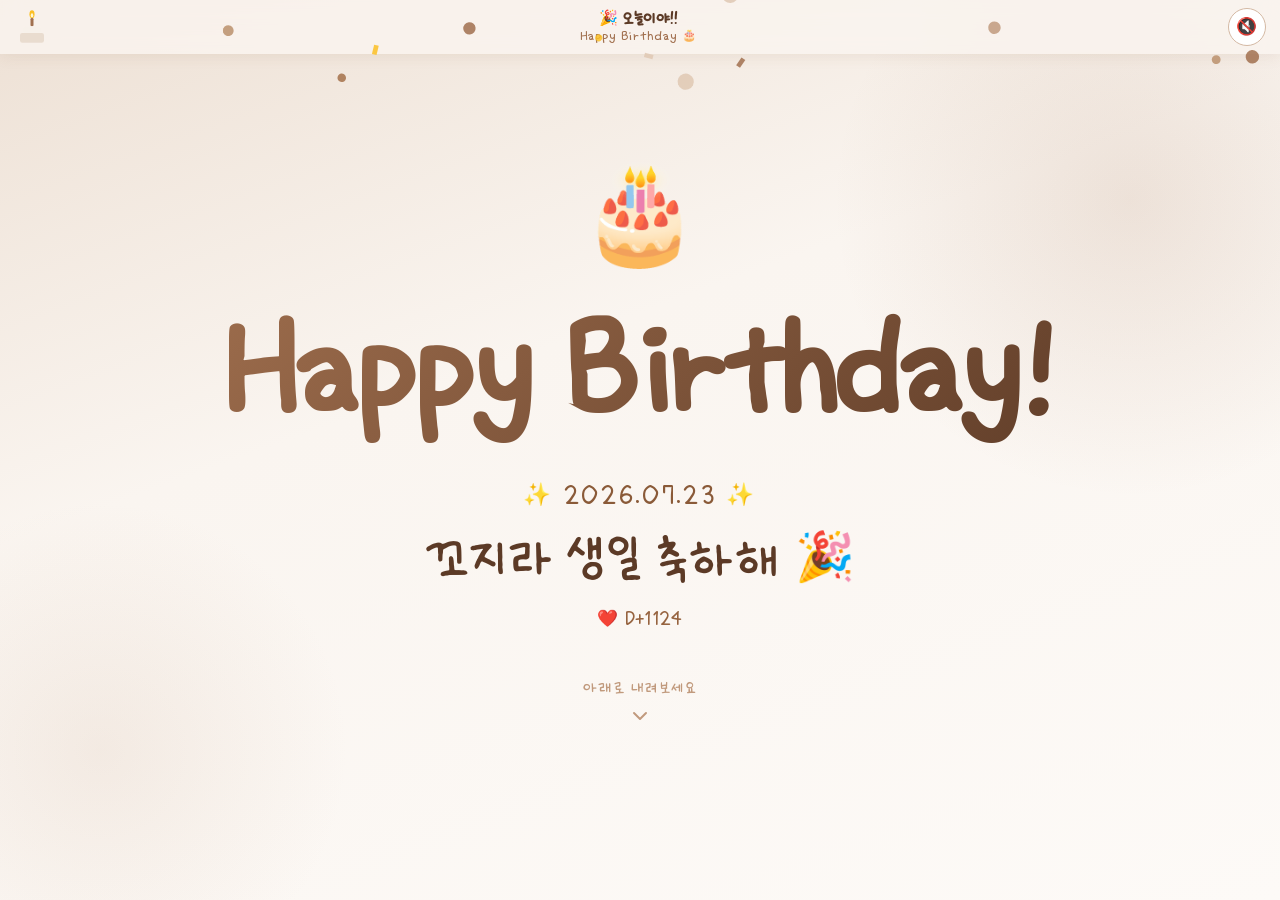
==== commit 3be78ea2: "생일 날짜 07.23으로 변경 및 카운트다운 D-Day 도달 시 타이머 정지 Co-Authored-By: Claude Opus 4.8 (1M context) <noreply@ant" ====
--- a/birthday.html
+++ b/birthday.html
@@ -20,7 +20,7 @@
 
   /* ── 1. 기본 정보 ──────────────────────────────────────────── */
   name:     "쏭현석!",          // 남자친구이름
-  subtitle: "✨ 2026.07.26 ✨",
+  subtitle: "✨ 2026.07.23 ✨",
   heroMsg:  "꼬지라 생일 축하해 🎉",
 
   /* ── 2. 추억 타임라인 (사진 10장) ──────────────────────────── */
@@ -654,32 +654,29 @@
 };
 
 /* ── TOP HEADER: 카운트다운 · 촛불 · BGM ──────────────────────── */
-const BDAY_Y = 2026, BDAY_M = 6, BDAY_D = 26; // 7월 26일 (month는 0부터)
+const BDAY_Y = 2026, BDAY_M = 6, BDAY_D = 23; // 7월 23일 (month는 0부터)
 const hdrDdayEl  = document.getElementById('hdrDday');
 const hdrTimerEl = document.getElementById('hdrTimer');
 
+let countdownTimer = null;
 function updateCountdown(){
   const now = new Date();
-  if(now.getFullYear()===BDAY_Y && now.getMonth()===BDAY_M && now.getDate()===BDAY_D){
+  const diff = new Date(BDAY_Y, BDAY_M, BDAY_D) - now;   // 생일 자정까지 남은 시간
+  if(diff <= 0){                                          // 생일 도달 → D-Day 고정, 타이머 정지
     hdrDdayEl.textContent = '🎉 오늘이야!!';
     hdrTimerEl.textContent = 'Happy Birthday 🎂';
+    if(countdownTimer) clearInterval(countdownTimer);
     return;
   }
-  const diff = new Date(BDAY_Y, BDAY_M, BDAY_D) - now;
-  if(diff > 0){
-    const d = Math.floor(diff/86400000);
-    const h = Math.floor(diff%86400000/3600000);
-    const m = Math.floor(diff%3600000/60000);
-    const s = Math.floor(diff%60000/1000);
-    hdrDdayEl.textContent = d===0 ? '내일이 생일!' : `생일까지 D-${d}`;
-    hdrTimerEl.textContent = `${String(h).padStart(2,'0')}:${String(m).padStart(2,'0')}:${String(s).padStart(2,'0')}`;
-  } else {
-    hdrDdayEl.textContent = '🎂 7월 26일';
-    hdrTimerEl.textContent = '생일 축하해!';
-  }
+  const d = Math.floor(diff/86400000);
+  const h = Math.floor(diff%86400000/3600000);
+  const m = Math.floor(diff%3600000/60000);
+  const s = Math.floor(diff%60000/1000);
+  hdrDdayEl.textContent = d===0 ? '내일이 생일!' : `생일까지 D-${d}`;
+  hdrTimerEl.textContent = `${String(h).padStart(2,'0')}:${String(m).padStart(2,'0')}:${String(s).padStart(2,'0')}`;
 }
 updateCountdown();
-setInterval(updateCountdown, 1000);
+countdownTimer = setInterval(updateCountdown, 1000);
 
 /* 함께한 날 카운터 (2023-11-09 = 1일) */
 const FIRST_DAY = new Date(2023, 10, 9);
